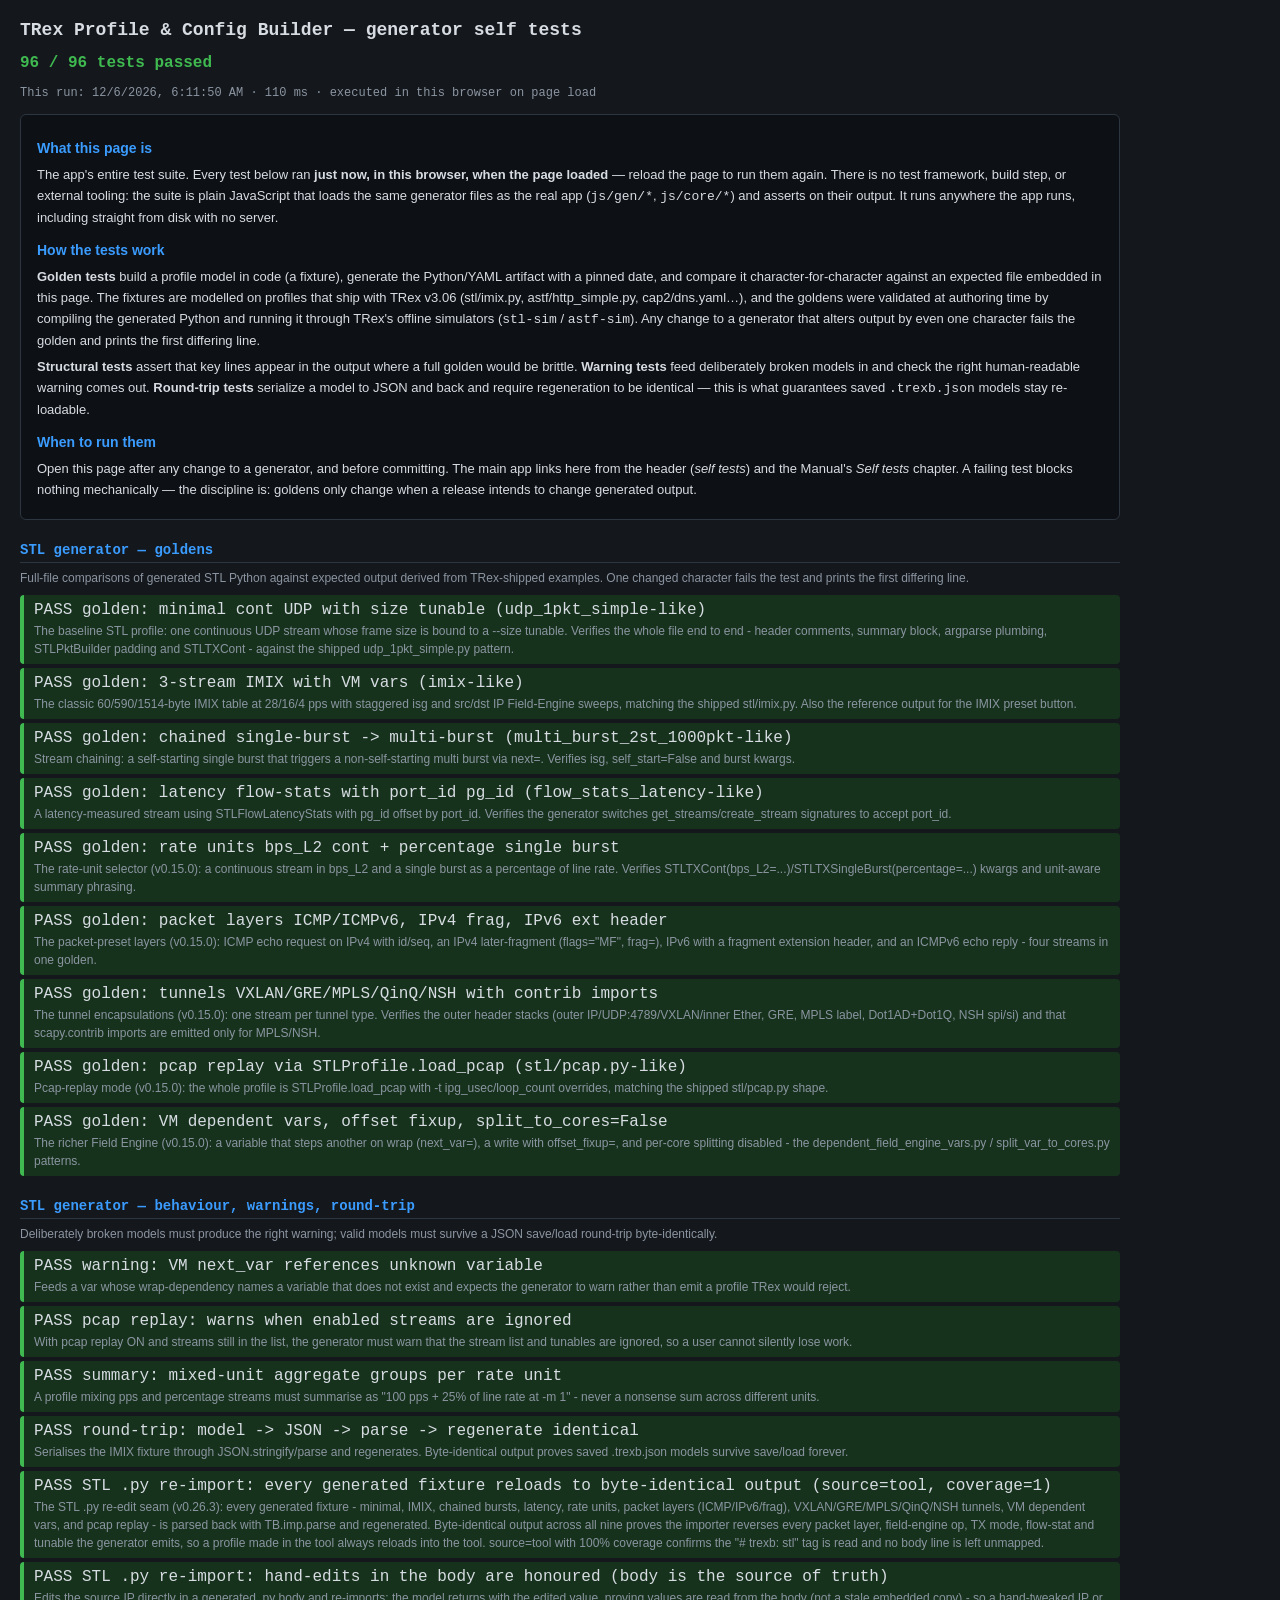
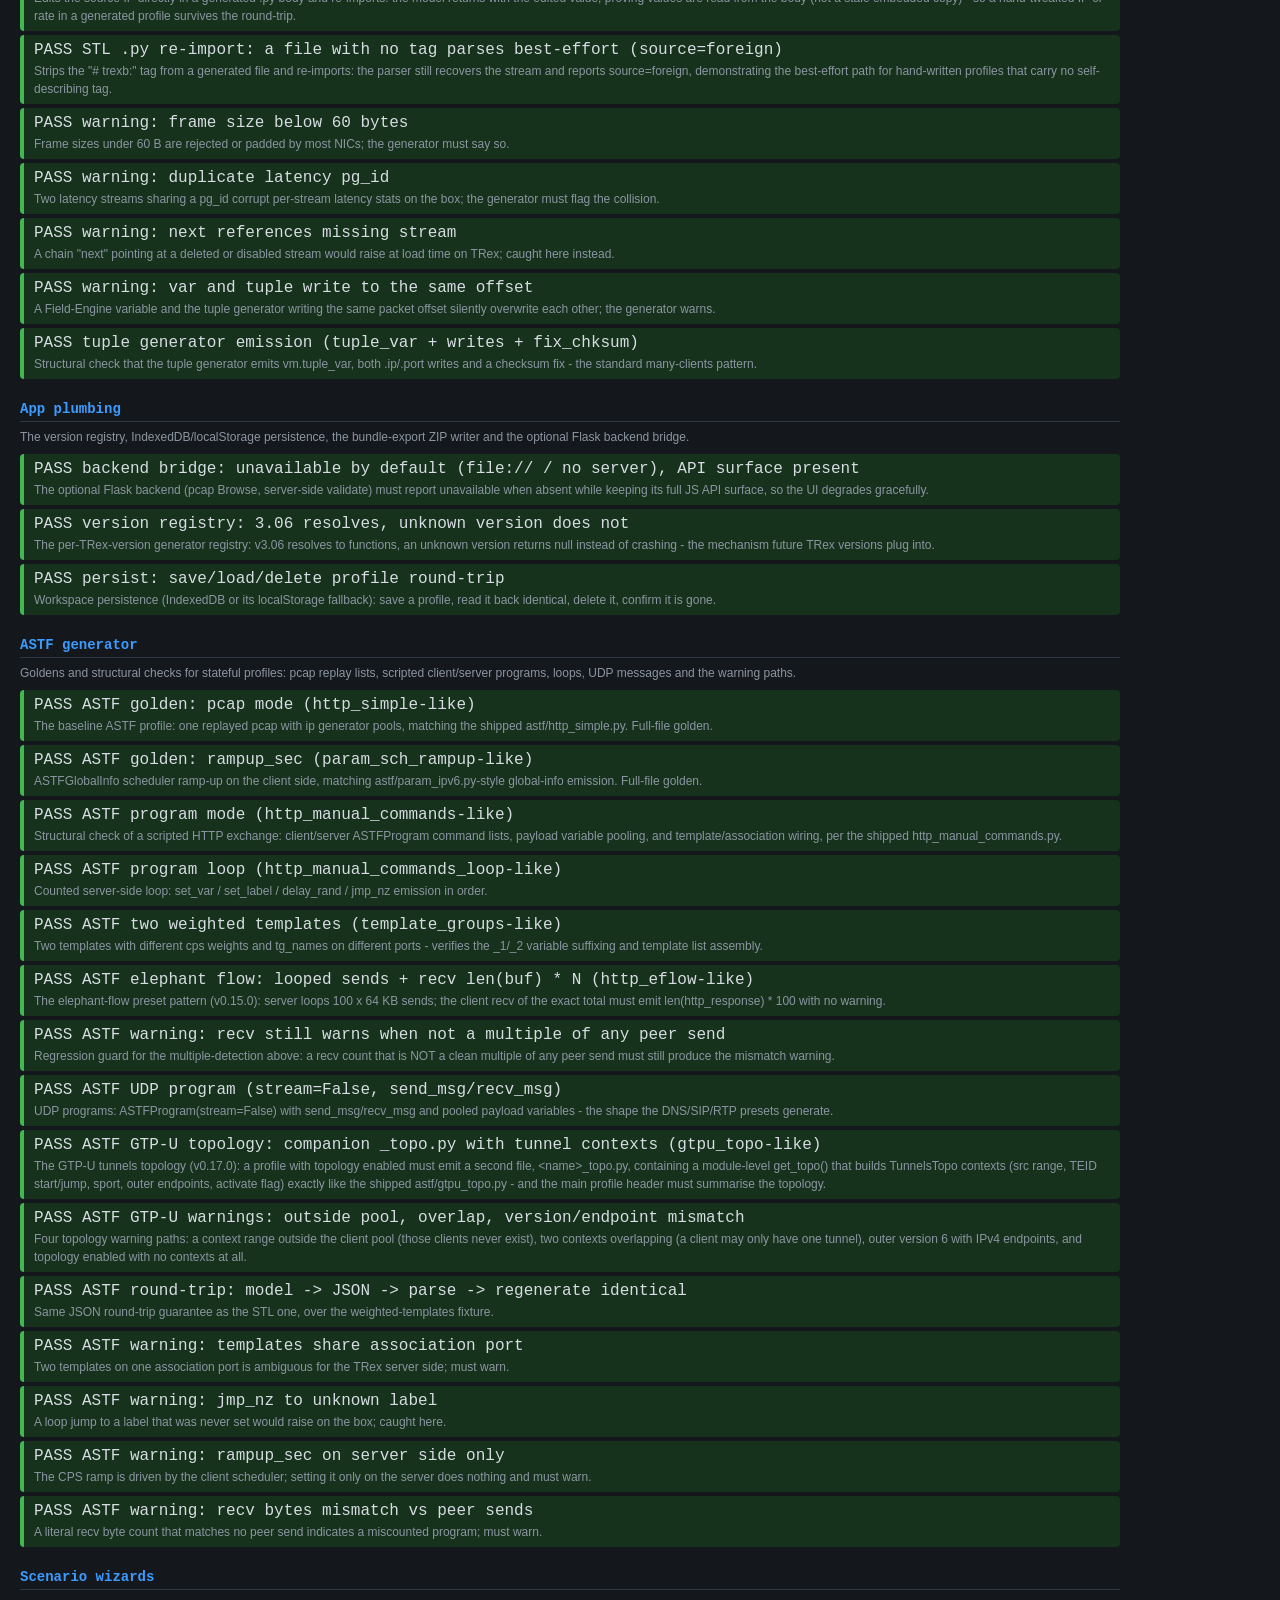
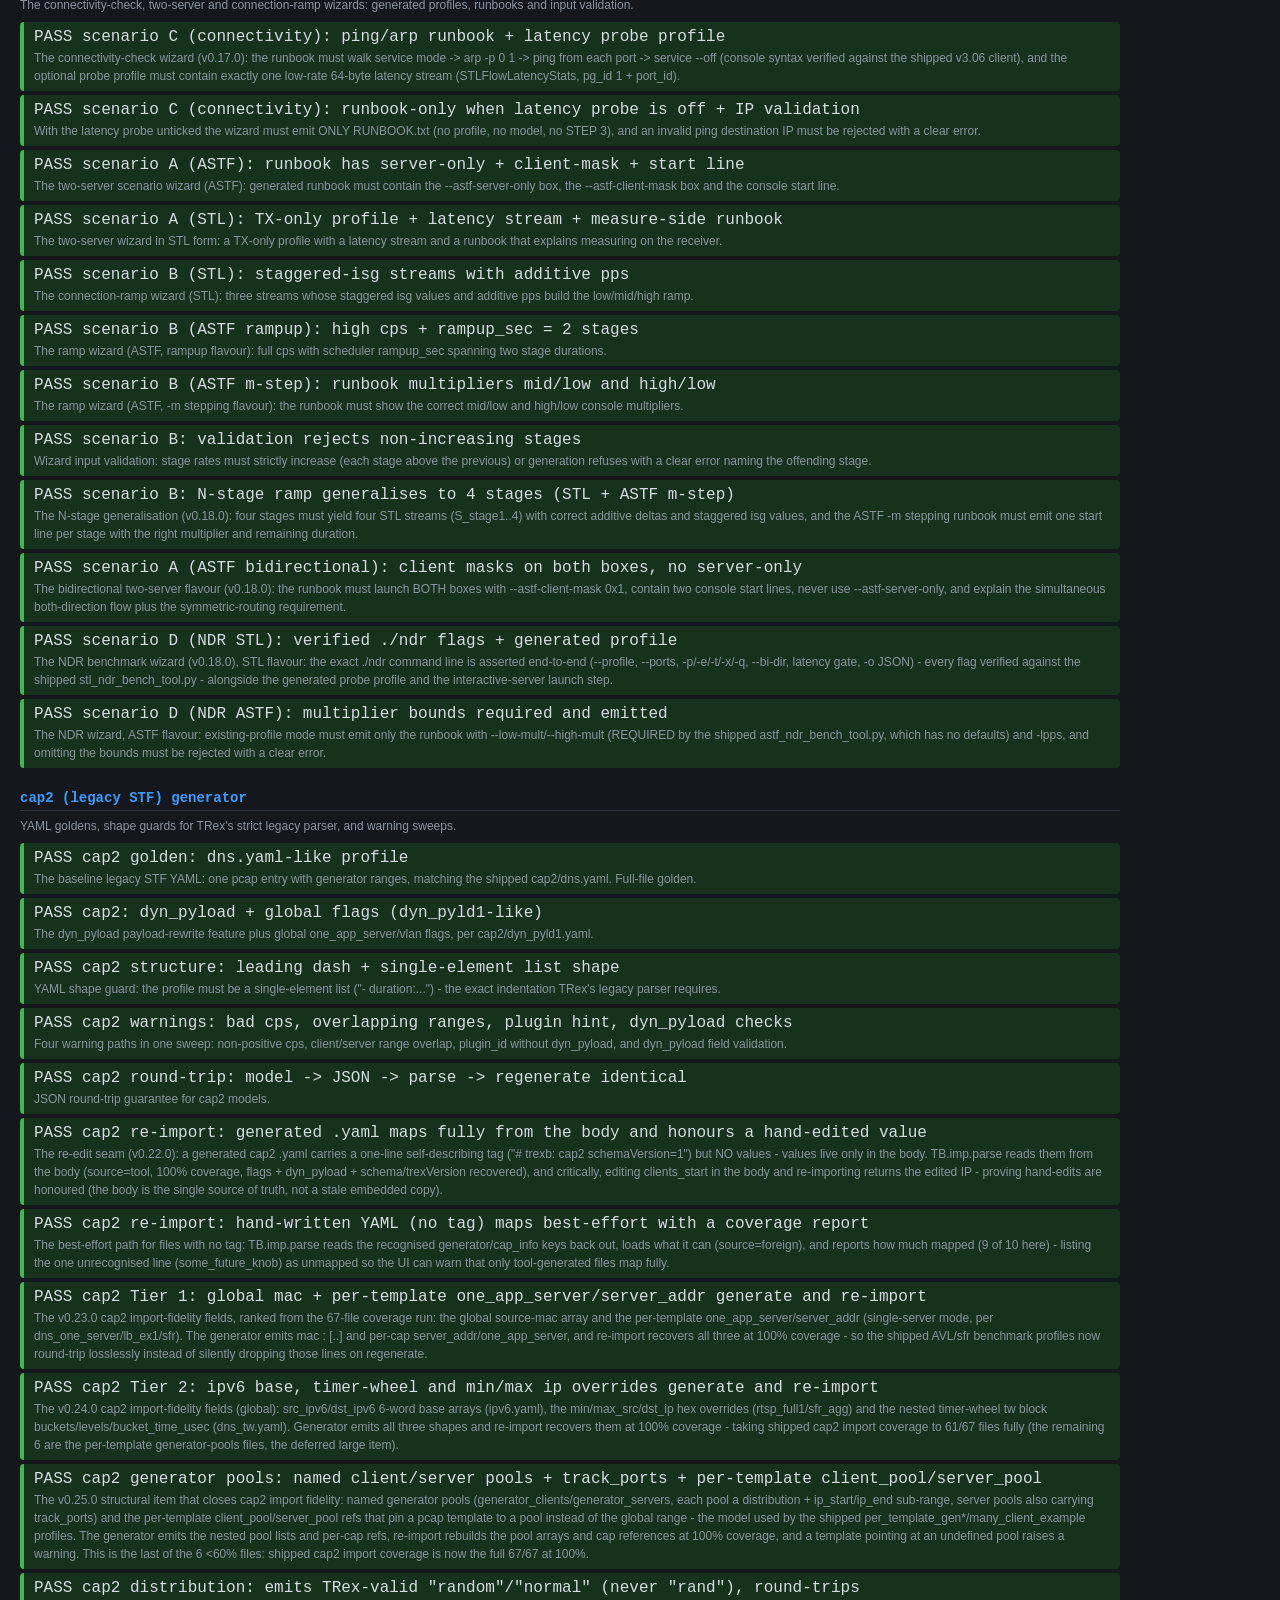
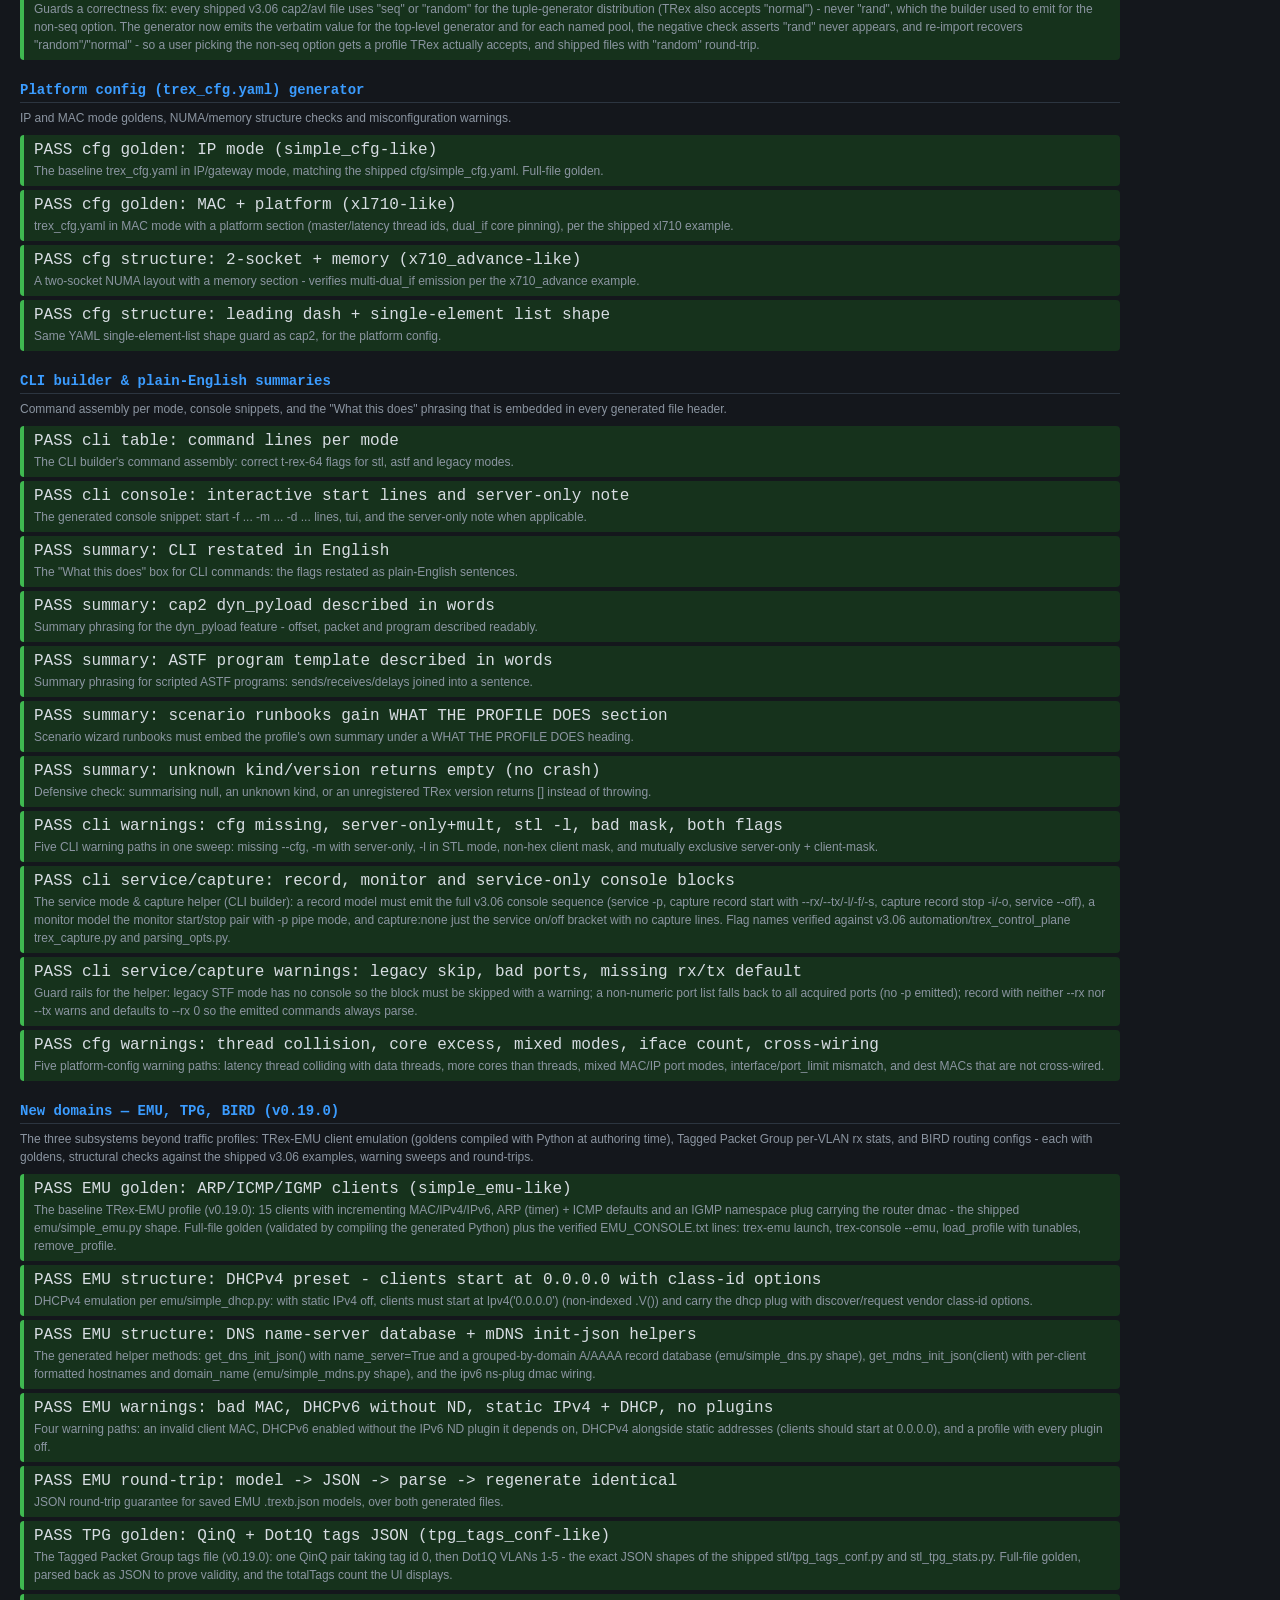
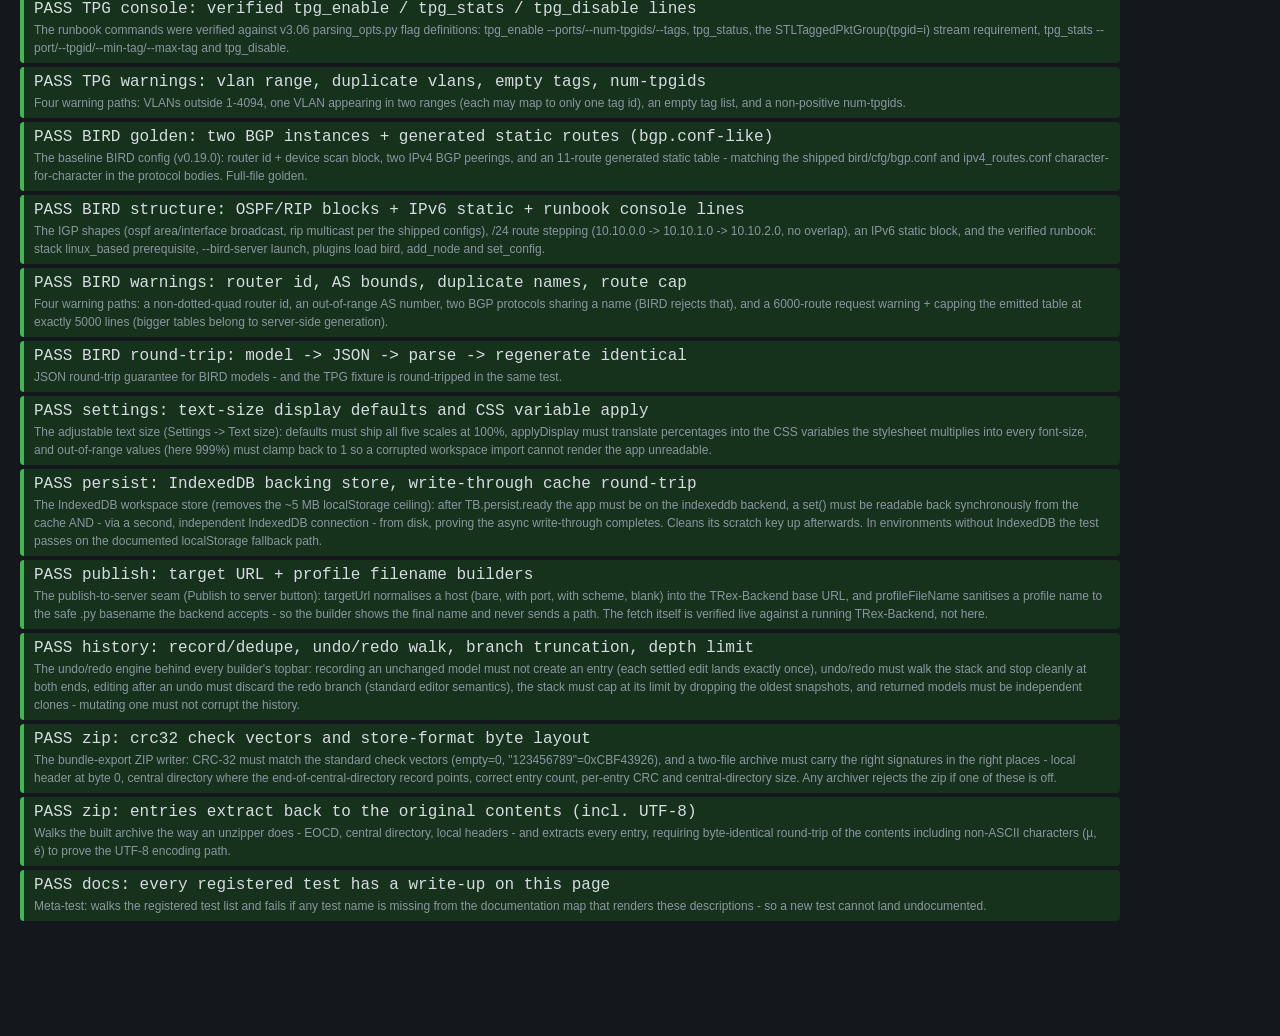
==== tests.html @ 98ed3b78 "v0.26.3: STL .py re-import (sub-batch 3a) — generated profiles round-trip into the builder - stl gen" ====
<!DOCTYPE html>
<html lang="en">
<head>
<meta charset="utf-8">
<title>TRex Builder - self tests</title>
<style>
  body { font-family: Consolas, monospace; background: #14171c; color: #d7dce2; margin: 20px; max-width: 1100px; }
  h1 { font-size: 18px; }
  .test { padding: 6px 10px; margin: 4px 0; border-radius: 4px; }
  .pass { background: #16321c; border-left: 4px solid #3fb950; }
  .fail { background: #3a1a1c; border-left: 4px solid #f85149; }
  .summary { margin: 14px 0; font-size: 16px; font-weight: bold; }
  .run-meta { color: #8b95a1; font-size: 12px; margin-bottom: 14px; }
  pre.diff { background: #0d1015; padding: 10px; overflow-x: auto; font-size: 12px; }
  .exp { color: #3fb950; } .act { color: #f85149; }
  .test-doc { color: #8b95a1; font-size: 12px; margin-top: 3px; line-height: 1.5; font-family: 'Segoe UI', sans-serif; }
  .section-head { margin: 22px 0 6px; padding-bottom: 4px; border-bottom: 1px solid #2c3540; color: #3b9cff; font-size: 14px; font-weight: bold; }
  .section-blurb { color: #8b95a1; font-size: 12px; margin: 0 0 8px; font-family: 'Segoe UI', sans-serif; line-height: 1.5; }
  .intro { background: #0d1015; border: 1px solid #2c3540; border-radius: 6px; padding: 12px 16px; font-size: 13px; line-height: 1.6; font-family: 'Segoe UI', sans-serif; }
  .intro h2 { font-size: 14px; margin: 10px 0 4px; color: #3b9cff; }
  .intro p { margin: 6px 0; }
  .intro a { color: #3b9cff; }
</style>
</head>
<body>
<h1>TRex Profile &amp; Config Builder — generator self tests</h1>
<div id="summary" class="summary">running...</div>
<div id="run-meta" class="run-meta"></div>

<div class="intro">
  <h2>What this page is</h2>
  <p>The app's entire test suite. Every test below ran <strong>just now, in this browser, when the page loaded</strong> —
  reload the page to run them again. There is no test framework, build step, or external tooling: the suite is plain
  JavaScript that loads the same generator files as the real app (<code>js/gen/*</code>, <code>js/core/*</code>) and
  asserts on their output. It runs anywhere the app runs, including straight from disk with no server.</p>
  <h2>How the tests work</h2>
  <p><strong>Golden tests</strong> build a profile model in code (a fixture), generate the Python/YAML artifact with a
  pinned date, and compare it character-for-character against an expected file embedded in this page. The fixtures are
  modelled on profiles that ship with TRex v3.06 (stl/imix.py, astf/http_simple.py, cap2/dns.yaml…), and the goldens
  were validated at authoring time by compiling the generated Python and running it through TRex's offline simulators
  (<code>stl-sim</code> / <code>astf-sim</code>). Any change to a generator that alters output by even one character
  fails the golden and prints the first differing line.</p>
  <p><strong>Structural tests</strong> assert that key lines appear in the output where a full golden would be brittle.
  <strong>Warning tests</strong> feed deliberately broken models in and check the right human-readable warning comes
  out. <strong>Round-trip tests</strong> serialize a model to JSON and back and require regeneration to be identical —
  this is what guarantees saved <code>.trexb.json</code> models stay re-loadable.</p>
  <h2>When to run them</h2>
  <p>Open this page after any change to a generator, and before committing. The main app links here from the header
  (<em>self tests</em>) and the Manual's <em>Self tests</em> chapter. A failing test blocks nothing mechanically —
  the discipline is: goldens only change when a release intends to change generated output.</p>
</div>

<div id="results"></div>

<script src="js/core/util.js"></script>
<script src="js/core/zip.js"></script>
<script src="js/core/publish.js"></script>
<script src="js/core/history.js"></script>
<script src="js/core/store.js"></script>
<script src="js/core/persist.js"></script>
<script src="js/core/settings.js"></script>
<script src="js/core/backend.js"></script>
<script src="js/core/import.js"></script>
<script src="js/gen/registry.js"></script>
<script src="js/gen/py.js"></script>
<script src="js/gen/summarize.js"></script>
<script src="js/gen/stl.js"></script>
<script src="js/gen/astf.js"></script>
<script src="js/gen/scenarios.js"></script>
<script src="js/gen/cfg.js"></script>
<script src="js/gen/cli.js"></script>
<script src="js/gen/cap2.js"></script>
<script src="js/gen/emu.js"></script>
<script src="js/gen/tpg.js"></script>
<script src="js/gen/bird.js"></script>

<script>
'use strict';
/* ---------------- fixture helpers ---------------- */
function baseStream() {
  return {
    id: 's1', name: 'S0', enabled: true,
    packet: {
      l2: { srcMac: null, dstMac: null },
      vlan: { enabled: false, id: 100, prio: 0 },
      l3: { type: 'ipv4', src: '16.0.0.1', dst: '48.0.0.1', tos: null, ttl: null },
      l4: { type: 'udp', sport: 1025, dport: 12, tcpFlags: null },
      payload: { mode: 'pad', frameSize: 64, frameSizeTunable: null, fill: 'x', rawScapy: null }
    },
    mode: { type: 'cont', pps: 100, totalPkts: null, pktsPerBurst: null, ibgUsec: null, count: null },
    isgUsec: 0,
    chain: { selfStart: true, next: null, actionCount: null },
    vm: { cacheSize: null, vars: [], tuple: null },
    flowStats: { type: 'none', pgId: null, addPortId: false }
  };
}
function model(name, streams, tunables) {
  return { kind: 'stl', schemaVersion: 1, trexVersion: '3.06',
           meta: { name: name, description: '', modified: '' },
           tunables: tunables || [], streams: streams };
}
var NOW = { now: '2026-07-06' };
var gen = TB.gen.resolve('3.06', 'stl');

/* ---------------- fixtures ---------------- */
var fxMinimal = (function () {
  var s = baseStream();
  s.packet.payload.frameSizeTunable = 'size';
  return model('udp_simple', [s], [{ name: 'size', type: 'int', default: 64, help: 'frame size' }]);
})();

var fxImix = (function () {
  var rows = [{ size: 60, pps: 28, isg: 0 }, { size: 590, pps: 16, isg: 0.1 }, { size: 1514, pps: 4, isg: 0.2 }];
  var streams = rows.map(function (row, i) {
    var s = baseStream();
    s.id = 's' + (i + 1); s.name = 'S' + i;
    s.packet.payload.frameSize = row.size;
    s.mode.pps = row.pps;
    s.isgUsec = row.isg;
    s.vm.vars = [
      { name: 'ip_src', sizeBytes: 4, op: 'inc', min: '16.0.0.1', max: '16.0.0.254', step: 1, writeTo: 'IP.src', fixChecksum: true },
      { name: 'ip_dst', sizeBytes: 4, op: 'inc', min: '48.0.0.1', max: '48.0.0.254', step: 1, writeTo: 'IP.dst', fixChecksum: true }
    ];
    return s;
  });
  return model('imix_like', streams);
})();

var fxChained = (function () {
  var s0 = baseStream();
  s0.isgUsec = 10;
  s0.mode = { type: 'single_burst', pps: 10, totalPkts: 1000, pktsPerBurst: null, ibgUsec: null, count: null };
  s0.chain = { selfStart: true, next: 'S1', actionCount: null };
  var s1 = baseStream();
  s1.id = 's2'; s1.name = 'S1';
  s1.packet.l4.dport = 13;
  s1.mode = { type: 'multi_burst', pps: 1000, totalPkts: null, pktsPerBurst: 4, ibgUsec: 1000000, count: 5 };
  s1.chain = { selfStart: false, next: null, actionCount: null };
  return model('burst_chain', [s0, s1]);
})();

var fxLatency = (function () {
  var s = baseStream();
  s.mode.pps = 1000;
  s.flowStats = { type: 'latency', pgId: 5, addPortId: true };
  return model('latency_stream', [s]);
})();

var fxPacketLayers = (function () {
  var s0 = baseStream();                       /* ICMP echo request on IPv4 */
  s0.packet.l4 = { type: 'icmp', sport: 1025, dport: 12, tcpFlags: null, icmpKind: 'echo-request', icmpId: 7, icmpSeq: 1 };
  var s1 = baseStream();                       /* IPv4 later-fragment UDP */
  s1.id = 's2'; s1.name = 'S1';
  s1.packet.l3.fragOffset = 185;
  s1.packet.l3.moreFrags = true;
  var s2 = baseStream();                       /* IPv6 + fragment ext header UDP */
  s2.id = 's3'; s2.name = 'S2';
  s2.packet.l3 = { type: 'ipv6', src: '2001:db8::1', dst: '2001:db8::2', tos: null, ttl: null, ext: 'frag' };
  s2.packet.payload.frameSize = 100;
  var s3 = baseStream();                       /* ICMPv6 echo reply */
  s3.id = 's4'; s3.name = 'S3';
  s3.packet.l3 = { type: 'ipv6', src: '2001:db8::1', dst: '2001:db8::2', tos: null, ttl: null };
  s3.packet.l4 = { type: 'icmp', sport: 1025, dport: 12, tcpFlags: null, icmpKind: 'echo-reply', icmpId: null, icmpSeq: null };
  return model('packet_layers', [s0, s1, s2, s3]);
})();

var fxTunnels = (function () {
  function tunnel(over) {
    var t = { type: 'none', outerSrc: '10.0.0.1', outerDst: '10.0.0.2', vni: 5000,
              label: 100, mplsTtl: null, outerVlanId: 100, spi: 42, si: 1 };
    for (var k in over) { t[k] = over[k]; }
    return t;
  }
  var s0 = baseStream();
  s0.packet.tunnel = tunnel({ type: 'vxlan' });
  s0.packet.payload.frameSize = 150;
  var s1 = baseStream();
  s1.id = 's2'; s1.name = 'S1';
  s1.packet.tunnel = tunnel({ type: 'gre' });
  s1.packet.payload.frameSize = 100;
  var s2 = baseStream();
  s2.id = 's3'; s2.name = 'S2';
  s2.packet.tunnel = tunnel({ type: 'mpls' });
  var s3 = baseStream();
  s3.id = 's4'; s3.name = 'S3';
  s3.packet.tunnel = tunnel({ type: 'qinq' });
  s3.packet.vlan = { enabled: true, id: 200, prio: 0 };
  var s4 = baseStream();
  s4.id = 's5'; s4.name = 'S4';
  s4.packet.tunnel = tunnel({ type: 'nsh' });
  return model('tunnels', [s0, s1, s2, s3, s4]);
})();

var fxVmDeps = (function () {
  var s = baseStream();
  s.vm.vars = [
    { name: 'ip_src', sizeBytes: 4, op: 'inc', min: '16.0.0.1', max: '16.0.0.254', step: 1,
      nextVar: 'ip_dst', splitToCores: false, writeTo: 'IP.src', offsetFixup: 2, fixChecksum: true },
    { name: 'ip_dst', sizeBytes: 4, op: 'inc', min: '48.0.0.1', max: '48.0.0.254', step: 1,
      writeTo: 'IP.dst', fixChecksum: true }
  ];
  return model('vm_deps', [s]);
})();

var fxPcapReplay = (function () {
  var m = model('pcap_replay', []);
  m.pcapReplay = { enabled: true, file: 'cap2/dns.pcap', ipgUsec: 10, loopCount: 5, speedup: 1 };
  return m;
})();

var fxRateUnits = (function () {
  var s0 = baseStream();
  s0.mode = { type: 'cont', rateUnit: 'bps_L2', pps: 1000000, totalPkts: null, pktsPerBurst: null, ibgUsec: null, count: null };
  var s1 = baseStream();
  s1.id = 's2'; s1.name = 'S1';
  s1.packet.payload.frameSize = 1514;
  s1.mode = { type: 'single_burst', rateUnit: 'percentage', pps: 25, totalPkts: 500, pktsPerBurst: null, ibgUsec: null, count: null };
  return model('rate_units', [s0, s1]);
})();

/* ---------------- goldens (verified via Node + python compile) ---------------- */
function summaryBlock(sentences) {
  if (!sentences || !sentences.length) { return ''; }
  return '# Summary:\n' + sentences.map(function (l) { return '#   ' + l + '\n'; }).join('');
}

var HDR = function (name, summary) {
  return '# -----------------------------------------------------------------------------\n' +
    '# TRex Profile & Config Builder - STL profile\n' +
    '# Generated: 2026-07-06\n' +
    '# Target: TRex v3.06\n' +
    '# Validate on the TRex box: ./stl-sim -f ' + name + '.py -o /tmp/out.pcap -l 50\n' +
    '# Re-edit: load ' + name + '.trexb.json in TRex Profile & Config Builder\n' +
    summaryBlock(summary) +
    '# -----------------------------------------------------------------------------\n';
};

var sumMinimal = [
  'S0: transmits continuously at 100 pps - UDP frames sized by --size 16.0.0.1 -> 48.0.0.1.',
  'Aggregate self-starting continuous rate: 100 pps at -m 1.',
  'Tunables: --size.'
];
var sumImix = [
  'S0: transmits continuously at 28 pps - 60-byte UDP frames 16.0.0.1 -> 48.0.0.1; sweeps IP.src over 16.0.0.1-16.0.0.254; sweeps IP.dst over 48.0.0.1-48.0.0.254.',
  'S1: transmits continuously at 16 pps - 590-byte UDP frames 16.0.0.1 -> 48.0.0.1; sweeps IP.src over 16.0.0.1-16.0.0.254; sweeps IP.dst over 48.0.0.1-48.0.0.254; starts 0.1 usec in.',
  'S2: transmits continuously at 4 pps - 1514-byte UDP frames 16.0.0.1 -> 48.0.0.1; sweeps IP.src over 16.0.0.1-16.0.0.254; sweeps IP.dst over 48.0.0.1-48.0.0.254; starts 0.2 usec in.',
  'Aggregate self-starting continuous rate: 48 pps at -m 1.'
];
var sumChained = [
  'S0: sends a single burst of 1000 packets at 10 pps - 64-byte UDP frames 16.0.0.1 -> 48.0.0.1; starts 10 usec in; then triggers S1.',
  'S1: sends 5 bursts of 4 packets at 1000 pps (gap 1000000 usec) - 64-byte UDP frames 16.0.0.1 -> 48.0.0.1; waits to be triggered.'
];
var sumLatency = [
  'S0: transmits continuously at 1000 pps - 64-byte UDP frames 16.0.0.1 -> 48.0.0.1; latency measured on pg_id 5 + port_id.',
  'Aggregate self-starting continuous rate: 1000 pps at -m 1.',
  'Latency streams keep their fixed pps and ignore the -m multiplier.'
];

var goldenMinimal = HDR('udp_simple', sumMinimal) +
'from trex_stl_lib.api import *\n' +
'import argparse\n' +
'\n\n' +
'class STLGenProfile(object):\n' +
'\n' +
'    def create_stream_1(self, args):\n' +
'        base_pkt = Ether()/IP(src="16.0.0.1",dst="48.0.0.1")/UDP(dport=12,sport=1025)\n' +
"        pad = max(0, args.size - len(base_pkt)) * 'x'\n" +
'        return STLStream(\n' +
"            name='S0',\n" +
'            packet=STLPktBuilder(pkt=base_pkt/pad),\n' +
'            mode=STLTXCont(pps=100))\n' +
'\n' +
'    def get_streams(self, tunables, **kwargs):\n' +
"        parser = argparse.ArgumentParser(description='trexb generated profile',\n" +
'                                         formatter_class=argparse.ArgumentDefaultsHelpFormatter)\n' +
"        parser.add_argument('--size', type=int, default=64, help='frame size')\n" +
'        args = parser.parse_args(tunables)\n' +
'        return [self.create_stream_1(args)]\n' +
'\n\n' +
'def register():\n' +
'    return STLGenProfile()\n' +
'\n# trexb: stl schemaVersion=1 - edit values above; re-import reads them from the file body\n';

function imixStream(n, name, size, pps, isg) {
  return '\n    def create_stream_' + n + '(self, args):\n' +
'        base_pkt = Ether()/IP(src="16.0.0.1",dst="48.0.0.1")/UDP(dport=12,sport=1025)\n' +
"        pad = max(0, " + size + " - len(base_pkt)) * 'x'\n" +
'        vm = STLVM()\n' +
'        vm.var(name="ip_src", min_value="16.0.0.1", max_value="16.0.0.254", size=4, op="inc")\n' +
'        vm.var(name="ip_dst", min_value="48.0.0.1", max_value="48.0.0.254", size=4, op="inc")\n' +
'        vm.write(fv_name="ip_src", pkt_offset="IP.src")\n' +
'        vm.write(fv_name="ip_dst", pkt_offset="IP.dst")\n' +
'        vm.fix_chksum()\n' +
'        return STLStream(\n' +
"            name='" + name + "',\n" +
'            packet=STLPktBuilder(pkt=base_pkt/pad, vm=vm),\n' +
'            mode=STLTXCont(pps=' + pps + ')' + (isg ? ',\n            isg=' + isg + ')' : ')') + '\n';
}

var goldenImix = HDR('imix_like', sumImix) +
'from trex_stl_lib.api import *\n' +
'import argparse\n' +
'\n\n' +
'class STLGenProfile(object):\n' +
imixStream(1, 'S0', 60, 28, 0) +
imixStream(2, 'S1', 590, 16, 0.1) +
imixStream(3, 'S2', 1514, 4, 0.2) +
'\n' +
'    def get_streams(self, tunables, **kwargs):\n' +
"        parser = argparse.ArgumentParser(description='trexb generated profile',\n" +
'                                         formatter_class=argparse.ArgumentDefaultsHelpFormatter)\n' +
'        args = parser.parse_args(tunables)\n' +
'        return [\n' +
'            self.create_stream_1(args),\n' +
'            self.create_stream_2(args),\n' +
'            self.create_stream_3(args),\n' +
'        ]\n' +
'\n\n' +
'def register():\n' +
'    return STLGenProfile()\n' +
'\n# trexb: stl schemaVersion=1 - edit values above; re-import reads them from the file body\n';

var goldenChained = HDR('burst_chain', sumChained) +
'from trex_stl_lib.api import *\n' +
'import argparse\n' +
'\n\n' +
'class STLGenProfile(object):\n' +
'\n' +
'    def create_stream_1(self, args):\n' +
'        base_pkt = Ether()/IP(src="16.0.0.1",dst="48.0.0.1")/UDP(dport=12,sport=1025)\n' +
"        pad = max(0, 64 - len(base_pkt)) * 'x'\n" +
'        return STLStream(\n' +
"            name='S0',\n" +
'            packet=STLPktBuilder(pkt=base_pkt/pad),\n' +
'            mode=STLTXSingleBurst(pps=10, total_pkts=1000),\n' +
'            isg=10,\n' +
"            next='S1')\n" +
'\n' +
'    def create_stream_2(self, args):\n' +
'        base_pkt = Ether()/IP(src="16.0.0.1",dst="48.0.0.1")/UDP(dport=13,sport=1025)\n' +
"        pad = max(0, 64 - len(base_pkt)) * 'x'\n" +
'        return STLStream(\n' +
"            name='S1',\n" +
'            packet=STLPktBuilder(pkt=base_pkt/pad),\n' +
'            mode=STLTXMultiBurst(pps=1000, pkts_per_burst=4, ibg=1000000, count=5),\n' +
'            self_start=False)\n' +
'\n' +
'    def get_streams(self, tunables, **kwargs):\n' +
"        parser = argparse.ArgumentParser(description='trexb generated profile',\n" +
'                                         formatter_class=argparse.ArgumentDefaultsHelpFormatter)\n' +
'        args = parser.parse_args(tunables)\n' +
'        return [\n' +
'            self.create_stream_1(args),\n' +
'            self.create_stream_2(args),\n' +
'        ]\n' +
'\n\n' +
'def register():\n' +
'    return STLGenProfile()\n' +
'\n# trexb: stl schemaVersion=1 - edit values above; re-import reads them from the file body\n';

var sumPacketLayers = [
  'S0: transmits continuously at 100 pps - 64-byte ICMP echo-request frames 16.0.0.1 -> 48.0.0.1.',
  'S1: transmits continuously at 100 pps - 64-byte UDP frames 16.0.0.1 -> 48.0.0.1 (IPv4 fragment).',
  'S2: transmits continuously at 100 pps - 100-byte UDP frames 2001:db8::1 -> 2001:db8::2 (fragment ext header).',
  'S3: transmits continuously at 100 pps - 64-byte ICMP echo-reply frames 2001:db8::1 -> 2001:db8::2.',
  'Aggregate self-starting continuous rate: 400 pps at -m 1.'
];

var goldenPacketLayers = HDR('packet_layers', sumPacketLayers) +
'from trex_stl_lib.api import *\n' +
'import argparse\n' +
'\n\n' +
'class STLGenProfile(object):\n' +
'\n' +
'    def create_stream_1(self, args):\n' +
'        base_pkt = Ether()/IP(src="16.0.0.1",dst="48.0.0.1")/ICMP(type=8,id=7,seq=1)\n' +
"        pad = max(0, 64 - len(base_pkt)) * 'x'\n" +
'        return STLStream(\n' +
"            name='S0',\n" +
'            packet=STLPktBuilder(pkt=base_pkt/pad),\n' +
'            mode=STLTXCont(pps=100))\n' +
'\n' +
'    def create_stream_2(self, args):\n' +
'        base_pkt = Ether()/IP(src="16.0.0.1",dst="48.0.0.1",flags="MF",frag=185)/UDP(dport=12,sport=1025)\n' +
"        pad = max(0, 64 - len(base_pkt)) * 'x'\n" +
'        return STLStream(\n' +
"            name='S1',\n" +
'            packet=STLPktBuilder(pkt=base_pkt/pad),\n' +
'            mode=STLTXCont(pps=100))\n' +
'\n' +
'    def create_stream_3(self, args):\n' +
'        base_pkt = Ether()/IPv6(src="2001:db8::1",dst="2001:db8::2")/IPv6ExtHdrFragment()/UDP(dport=12,sport=1025)\n' +
"        pad = max(0, 100 - len(base_pkt)) * 'x'\n" +
'        return STLStream(\n' +
"            name='S2',\n" +
'            packet=STLPktBuilder(pkt=base_pkt/pad),\n' +
'            mode=STLTXCont(pps=100))\n' +
'\n' +
'    def create_stream_4(self, args):\n' +
'        base_pkt = Ether()/IPv6(src="2001:db8::1",dst="2001:db8::2")/ICMPv6EchoReply()\n' +
"        pad = max(0, 64 - len(base_pkt)) * 'x'\n" +
'        return STLStream(\n' +
"            name='S3',\n" +
'            packet=STLPktBuilder(pkt=base_pkt/pad),\n' +
'            mode=STLTXCont(pps=100))\n' +
'\n' +
'    def get_streams(self, tunables, **kwargs):\n' +
"        parser = argparse.ArgumentParser(description='trexb generated profile',\n" +
'                                         formatter_class=argparse.ArgumentDefaultsHelpFormatter)\n' +
'        args = parser.parse_args(tunables)\n' +
'        return [\n' +
'            self.create_stream_1(args),\n' +
'            self.create_stream_2(args),\n' +
'            self.create_stream_3(args),\n' +
'            self.create_stream_4(args),\n' +
'        ]\n' +
'\n\n' +
'def register():\n' +
'    return STLGenProfile()\n' +
'\n# trexb: stl schemaVersion=1 - edit values above; re-import reads them from the file body\n';

var sumTunnels = [
  'S0: transmits continuously at 100 pps - 150-byte UDP frames 16.0.0.1 -> 48.0.0.1, VXLAN vni 5000 via 10.0.0.1 -> 10.0.0.2.',
  'S1: transmits continuously at 100 pps - 100-byte UDP frames 16.0.0.1 -> 48.0.0.1, GRE tunnel 10.0.0.1 -> 10.0.0.2.',
  'S2: transmits continuously at 100 pps - 64-byte UDP frames 16.0.0.1 -> 48.0.0.1, MPLS label 100.',
  'S3: transmits continuously at 100 pps - 64-byte UDP frames 16.0.0.1 -> 48.0.0.1 on VLAN 200, QinQ outer VLAN 100.',
  'S4: transmits continuously at 100 pps - 64-byte UDP frames 16.0.0.1 -> 48.0.0.1, NSH spi 42 si 1.',
  'Aggregate self-starting continuous rate: 500 pps at -m 1.'
];

function tunnelStream(n, name, pktExpr, size) {
  return '\n    def create_stream_' + n + '(self, args):\n' +
'        base_pkt = ' + pktExpr + '\n' +
"        pad = max(0, " + size + " - len(base_pkt)) * 'x'\n" +
'        return STLStream(\n' +
"            name='" + name + "',\n" +
'            packet=STLPktBuilder(pkt=base_pkt/pad),\n' +
'            mode=STLTXCont(pps=100))\n';
}

var goldenTunnels = HDR('tunnels', sumTunnels) +
'from trex_stl_lib.api import *\n' +
'from scapy.contrib.mpls import MPLS\n' +
'from scapy.contrib.nsh import NSH\n' +
'import argparse\n' +
'\n\n' +
'class STLGenProfile(object):\n' +
tunnelStream(1, 'S0', 'Ether()/IP(src="10.0.0.1",dst="10.0.0.2")/UDP(sport=1025,dport=4789)/VXLAN(vni=5000)/Ether()/IP(src="16.0.0.1",dst="48.0.0.1")/UDP(dport=12,sport=1025)', 150) +
tunnelStream(2, 'S1', 'Ether()/IP(src="10.0.0.1",dst="10.0.0.2")/GRE()/IP(src="16.0.0.1",dst="48.0.0.1")/UDP(dport=12,sport=1025)', 100) +
tunnelStream(3, 'S2', 'Ether()/MPLS(label=100)/IP(src="16.0.0.1",dst="48.0.0.1")/UDP(dport=12,sport=1025)', 64) +
tunnelStream(4, 'S3', 'Ether()/Dot1AD(vlan=100)/Dot1Q(vlan=200)/IP(src="16.0.0.1",dst="48.0.0.1")/UDP(dport=12,sport=1025)', 64) +
tunnelStream(5, 'S4', 'Ether()/NSH(spi=42,si=1)/IP(src="16.0.0.1",dst="48.0.0.1")/UDP(dport=12,sport=1025)', 64) +
'\n' +
'    def get_streams(self, tunables, **kwargs):\n' +
"        parser = argparse.ArgumentParser(description='trexb generated profile',\n" +
'                                         formatter_class=argparse.ArgumentDefaultsHelpFormatter)\n' +
'        args = parser.parse_args(tunables)\n' +
'        return [\n' +
'            self.create_stream_1(args),\n' +
'            self.create_stream_2(args),\n' +
'            self.create_stream_3(args),\n' +
'            self.create_stream_4(args),\n' +
'            self.create_stream_5(args),\n' +
'        ]\n' +
'\n\n' +
'def register():\n' +
'    return STLGenProfile()\n' +
'\n# trexb: stl schemaVersion=1 - edit values above; re-import reads them from the file body\n';

var sumVmDeps = [
  'S0: transmits continuously at 100 pps - 64-byte UDP frames 16.0.0.1 -> 48.0.0.1; sweeps IP.src over 16.0.0.1-16.0.0.254 (steps ip_dst on wrap) (not split per core); sweeps IP.dst over 48.0.0.1-48.0.0.254.',
  'Aggregate self-starting continuous rate: 100 pps at -m 1.'
];

var goldenVmDeps = HDR('vm_deps', sumVmDeps) +
'from trex_stl_lib.api import *\n' +
'import argparse\n' +
'\n\n' +
'class STLGenProfile(object):\n' +
'\n' +
'    def create_stream_1(self, args):\n' +
'        base_pkt = Ether()/IP(src="16.0.0.1",dst="48.0.0.1")/UDP(dport=12,sport=1025)\n' +
"        pad = max(0, 64 - len(base_pkt)) * 'x'\n" +
'        vm = STLVM()\n' +
'        vm.var(name="ip_src", min_value="16.0.0.1", max_value="16.0.0.254", size=4, op="inc", next_var="ip_dst", split_to_cores=False)\n' +
'        vm.var(name="ip_dst", min_value="48.0.0.1", max_value="48.0.0.254", size=4, op="inc")\n' +
'        vm.write(fv_name="ip_src", pkt_offset="IP.src", offset_fixup=2)\n' +
'        vm.write(fv_name="ip_dst", pkt_offset="IP.dst")\n' +
'        vm.fix_chksum()\n' +
'        return STLStream(\n' +
"            name='S0',\n" +
'            packet=STLPktBuilder(pkt=base_pkt/pad, vm=vm),\n' +
'            mode=STLTXCont(pps=100))\n' +
'\n' +
'    def get_streams(self, tunables, **kwargs):\n' +
"        parser = argparse.ArgumentParser(description='trexb generated profile',\n" +
'                                         formatter_class=argparse.ArgumentDefaultsHelpFormatter)\n' +
'        args = parser.parse_args(tunables)\n' +
'        return [self.create_stream_1(args)]\n' +
'\n\n' +
'def register():\n' +
'    return STLGenProfile()\n' +
'\n# trexb: stl schemaVersion=1 - edit values above; re-import reads them from the file body\n';

var sumPcapReplay = [
  'Replays cap2/dns.pcap as stateless streams at 10 usec between packets, looped 5 times.',
  'Override at load time with -t ipg_usec=...,loop_count=...'
];

var goldenPcapReplay = HDR('pcap_replay', sumPcapReplay) +
'from trex_stl_lib.api import *\n' +
'import argparse\n' +
'\n\n' +
'class STLGenProfile(object):\n' +
'\n' +
'    def get_streams(self, tunables, **kwargs):\n' +
"        parser = argparse.ArgumentParser(description='trexb generated profile',\n" +
'                                         formatter_class=argparse.ArgumentDefaultsHelpFormatter)\n' +
"        parser.add_argument('--ipg_usec', type=float, default=10, help='usec between replayed packets (None = pcap timing)')\n" +
"        parser.add_argument('--loop_count', type=int, default=5, help='times to replay the pcap (0 = forever)')\n" +
'        args = parser.parse_args(tunables)\n' +
"        return STLProfile.load_pcap('cap2/dns.pcap', ipg_usec=args.ipg_usec, loop_count=args.loop_count).get_streams()\n" +
'\n\n' +
'def register():\n' +
'    return STLGenProfile()\n' +
'\n# trexb: stl schemaVersion=1 - edit values above; re-import reads them from the file body\n';

var sumRateUnits = [
  'S0: transmits continuously at 1000000 bps (L2) - 64-byte UDP frames 16.0.0.1 -> 48.0.0.1.',
  'S1: sends a single burst of 500 packets at 25% of line rate - 1514-byte UDP frames 16.0.0.1 -> 48.0.0.1.',
  'Aggregate self-starting continuous rate: 1000000 bps (L2) at -m 1.'
];

var goldenRateUnits = HDR('rate_units', sumRateUnits) +
'from trex_stl_lib.api import *\n' +
'import argparse\n' +
'\n\n' +
'class STLGenProfile(object):\n' +
'\n' +
'    def create_stream_1(self, args):\n' +
'        base_pkt = Ether()/IP(src="16.0.0.1",dst="48.0.0.1")/UDP(dport=12,sport=1025)\n' +
"        pad = max(0, 64 - len(base_pkt)) * 'x'\n" +
'        return STLStream(\n' +
"            name='S0',\n" +
'            packet=STLPktBuilder(pkt=base_pkt/pad),\n' +
'            mode=STLTXCont(bps_L2=1000000))\n' +
'\n' +
'    def create_stream_2(self, args):\n' +
'        base_pkt = Ether()/IP(src="16.0.0.1",dst="48.0.0.1")/UDP(dport=12,sport=1025)\n' +
"        pad = max(0, 1514 - len(base_pkt)) * 'x'\n" +
'        return STLStream(\n' +
"            name='S1',\n" +
'            packet=STLPktBuilder(pkt=base_pkt/pad),\n' +
'            mode=STLTXSingleBurst(percentage=25, total_pkts=500))\n' +
'\n' +
'    def get_streams(self, tunables, **kwargs):\n' +
"        parser = argparse.ArgumentParser(description='trexb generated profile',\n" +
'                                         formatter_class=argparse.ArgumentDefaultsHelpFormatter)\n' +
'        args = parser.parse_args(tunables)\n' +
'        return [\n' +
'            self.create_stream_1(args),\n' +
'            self.create_stream_2(args),\n' +
'        ]\n' +
'\n\n' +
'def register():\n' +
'    return STLGenProfile()\n' +
'\n# trexb: stl schemaVersion=1 - edit values above; re-import reads them from the file body\n';

var goldenLatency = HDR('latency_stream', sumLatency) +
'from trex_stl_lib.api import *\n' +
'import argparse\n' +
'\n\n' +
'class STLGenProfile(object):\n' +
'\n' +
'    def create_stream_1(self, args, port_id):\n' +
'        base_pkt = Ether()/IP(src="16.0.0.1",dst="48.0.0.1")/UDP(dport=12,sport=1025)\n' +
"        pad = max(0, 64 - len(base_pkt)) * 'x'\n" +
'        return STLStream(\n' +
"            name='S0',\n" +
'            packet=STLPktBuilder(pkt=base_pkt/pad),\n' +
'            mode=STLTXCont(pps=1000),\n' +
'            flow_stats=STLFlowLatencyStats(pg_id=5 + port_id))\n' +
'\n' +
'    def get_streams(self, port_id, tunables, **kwargs):\n' +
"        parser = argparse.ArgumentParser(description='trexb generated profile',\n" +
'                                         formatter_class=argparse.ArgumentDefaultsHelpFormatter)\n' +
'        args = parser.parse_args(tunables)\n' +
'        return [self.create_stream_1(args, port_id)]\n' +
'\n\n' +
'def register():\n' +
'    return STLGenProfile()\n' +
'\n# trexb: stl schemaVersion=1 - edit values above; re-import reads them from the file body\n';

/* ---------------- test runner ---------------- */
var tests = [];
function test(name, fn) { tests.push({ name: name, fn: fn }); }

function goldenTest(name, fixture, golden, expectFile) {
  test(name, function () {
    var r = gen(fixture, NOW);
    if (r.warnings.length) { return { pass: false, detail: 'unexpected warnings: ' + r.warnings.join(' | ') }; }
    if (r.files[0].name !== expectFile) { return { pass: false, detail: 'file name ' + r.files[0].name + ' != ' + expectFile }; }
    if (r.files[0].content === golden) { return { pass: true }; }
    return { pass: false, detail: firstDiff(golden, r.files[0].content) };
  });
}

function firstDiff(exp, act) {
  var e = exp.split('\n'), a = act.split('\n');
  for (var i = 0; i < Math.max(e.length, a.length); i++) {
    if (e[i] !== a[i]) {
      return 'first difference at line ' + (i + 1) + ':\n' +
        '<span class="exp">expected: ' + TB.util.escapeHtml(JSON.stringify(e[i])) + '</span>\n' +
        '<span class="act">actual:   ' + TB.util.escapeHtml(JSON.stringify(a[i])) + '</span>';
    }
  }
  return 'contents differ only in length';
}

goldenTest('golden: minimal cont UDP with size tunable (udp_1pkt_simple-like)', fxMinimal, goldenMinimal, 'udp_simple.py');
goldenTest('golden: 3-stream IMIX with VM vars (imix-like)', fxImix, goldenImix, 'imix_like.py');
goldenTest('golden: chained single-burst -> multi-burst (multi_burst_2st_1000pkt-like)', fxChained, goldenChained, 'burst_chain.py');
goldenTest('golden: latency flow-stats with port_id pg_id (flow_stats_latency-like)', fxLatency, goldenLatency, 'latency_stream.py');
goldenTest('golden: rate units bps_L2 cont + percentage single burst', fxRateUnits, goldenRateUnits, 'rate_units.py');
goldenTest('golden: packet layers ICMP/ICMPv6, IPv4 frag, IPv6 ext header', fxPacketLayers, goldenPacketLayers, 'packet_layers.py');
goldenTest('golden: tunnels VXLAN/GRE/MPLS/QinQ/NSH with contrib imports', fxTunnels, goldenTunnels, 'tunnels.py');
goldenTest('golden: pcap replay via STLProfile.load_pcap (stl/pcap.py-like)', fxPcapReplay, goldenPcapReplay, 'pcap_replay.py');

goldenTest('golden: VM dependent vars, offset fixup, split_to_cores=False', fxVmDeps, goldenVmDeps, 'vm_deps.py');

test('warning: VM next_var references unknown variable', function () {
  var m = JSON.parse(JSON.stringify(fxVmDeps));
  m.streams[0].vm.vars[0].nextVar = 'no_such_var';
  var r = gen(m, NOW);
  var hit = r.warnings.some(function (w) { return w.indexOf('depends on unknown variable') !== -1; });
  return { pass: hit, detail: hit ? '' : 'warnings: ' + r.warnings.join(' | ') };
});

test('pcap replay: warns when enabled streams are ignored', function () {
  var m = JSON.parse(JSON.stringify(fxPcapReplay));
  m.streams = [baseStream()];
  var r = gen(m, NOW);
  var hit = r.warnings.some(function (w) { return w.indexOf('Pcap replay is ON') === 0; });
  return { pass: hit, detail: hit ? '' : 'warnings: ' + r.warnings.join(' | ') };
});

test('summary: mixed-unit aggregate groups per rate unit', function () {
  var pctStream = baseStream();
  pctStream.id = 's2'; pctStream.name = 'S1';
  pctStream.mode = { type: 'cont', rateUnit: 'percentage', pps: 25, totalPkts: null, pktsPerBurst: null, ibgUsec: null, count: null };
  var m = model('mixed_agg', [baseStream(), pctStream]);
  var lines = TB.gen.summary(m);
  var want = 'Aggregate self-starting continuous rate: 100 pps + 25% of line rate at -m 1.';
  var got = lines.filter(function (l) { return l.indexOf('Aggregate') === 0; })[0];
  return { pass: got === want, detail: got === want ? '' : 'got: ' + JSON.stringify(got) };
});

test('round-trip: model -> JSON -> parse -> regenerate identical', function () {
  var once = gen(fxImix, NOW).files[0].content;
  var twice = gen(JSON.parse(JSON.stringify(fxImix)), NOW).files[0].content;
  return { pass: once === twice, detail: once === twice ? '' : firstDiff(once, twice) };
});

test('STL .py re-import: every generated fixture reloads to byte-identical output (source=tool, coverage=1)', function () {
  var fixtures = { minimal: fxMinimal, imix: fxImix, chained: fxChained, latency: fxLatency,
                   rateUnits: fxRateUnits, packetLayers: fxPacketLayers, tunnels: fxTunnels,
                   vmDeps: fxVmDeps, pcapReplay: fxPcapReplay };
  for (var k in fixtures) {
    if (!fixtures.hasOwnProperty(k)) { continue; }
    var once = gen(fixtures[k], NOW).files[0].content;
    var res = TB.imp.parse(once, { kind: 'stl' });
    if (!res.ok) { return { pass: false, detail: k + ': parse failed - ' + res.error }; }
    if (res.source !== 'tool') { return { pass: false, detail: k + ': source=' + res.source + ' (expected tool)' }; }
    if (res.coverage !== 1) { return { pass: false, detail: k + ': coverage=' + res.coverage + ' unmapped=' + JSON.stringify(res.unmapped) }; }
    var twice = gen(res.model, NOW).files[0].content;
    if (once !== twice) { return { pass: false, detail: k + ': ' + firstDiff(once, twice) }; }
  }
  return { pass: true };
});

test('STL .py re-import: hand-edits in the body are honoured (body is the source of truth)', function () {
  var once = gen(fxImix, NOW).files[0].content;
  var edited = once.replace('src="16.0.0.1"', 'src="10.9.8.7"');   // first hit is the base_pkt IP
  var res = TB.imp.parse(edited, { kind: 'stl' });
  if (!res.ok) { return { pass: false, detail: 'parse failed - ' + res.error }; }
  var got = res.model.streams[0].packet.l3.src;
  return { pass: got === '10.9.8.7', detail: got === '10.9.8.7' ? '' : 'got src=' + got };
});

test('STL .py re-import: a file with no tag parses best-effort (source=foreign)', function () {
  var once = gen(fxMinimal, NOW).files[0].content;
  var untagged = once.replace(/^# trexb:.*$/m, '# (tag removed)');
  var res = TB.imp.parse(untagged, { kind: 'stl' });
  var ok = res.ok && res.source === 'foreign' && res.model.streams.length === 1;
  return { pass: ok, detail: ok ? '' : 'source=' + (res && res.source) + ' streams=' + (res && res.model && res.model.streams.length) };
});

test('warning: frame size below 60 bytes', function () {
  var m = JSON.parse(JSON.stringify(fxMinimal));
  m.tunables = [];
  m.streams[0].packet.payload.frameSizeTunable = null;
  m.streams[0].packet.payload.frameSize = 40;
  var w = gen(m, NOW).warnings;
  var ok = w.some(function (x) { return x.indexOf('below 60 bytes') !== -1; });
  return { pass: ok, detail: 'warnings: ' + w.join(' | ') };
});

test('warning: duplicate latency pg_id', function () {
  var m = JSON.parse(JSON.stringify(fxLatency));
  var s2 = JSON.parse(JSON.stringify(m.streams[0]));
  s2.id = 's2'; s2.name = 'S1';
  m.streams.push(s2);
  var w = gen(m, NOW).warnings;
  var ok = w.some(function (x) { return x.indexOf('share latency pg_id') !== -1; });
  return { pass: ok, detail: 'warnings: ' + w.join(' | ') };
});

test('warning: next references missing stream', function () {
  var m = JSON.parse(JSON.stringify(fxChained));
  m.streams[0].chain.next = 'S9';
  var w = gen(m, NOW).warnings;
  var ok = w.some(function (x) { return x.indexOf('"S9" does not exist') !== -1; });
  return { pass: ok, detail: 'warnings: ' + w.join(' | ') };
});

test('warning: var and tuple write to the same offset', function () {
  var m = JSON.parse(JSON.stringify(fxImix));
  m.streams = [m.streams[0]];
  m.streams[0].vm.tuple = { name: 'tuple', ipMin: '16.0.0.1', ipMax: '16.0.0.2',
    portMin: 1025, portMax: 2048, limitFlows: 10000, writeIpTo: 'IP.src', writePortTo: 'UDP.sport' };
  var w = gen(m, NOW).warnings;
  var ok = w.some(function (x) { return x.indexOf('write to the same offset') !== -1; });
  return { pass: ok, detail: 'warnings: ' + w.join(' | ') };
});

test('tuple generator emission (tuple_var + writes + fix_chksum)', function () {
  var s = baseStream();
  s.vm.tuple = { name: 'tuple', ipMin: '16.0.0.1', ipMax: '16.0.0.2',
    portMin: 1025, portMax: 2048, limitFlows: 10000, writeIpTo: 'IP.src', writePortTo: 'UDP.sport' };
  var c = gen(model('tuple_test', [s]), NOW).files[0].content;
  var need = [
    'vm.tuple_var(name="tuple", ip_min="16.0.0.1", ip_max="16.0.0.2", port_min=1025, port_max=2048, limit_flows=10000)',
    'vm.write(fv_name="tuple.ip", pkt_offset="IP.src")',
    'vm.write(fv_name="tuple.port", pkt_offset="UDP.sport")',
    'vm.fix_chksum()'
  ];
  for (var i = 0; i < need.length; i++) {
    if (c.indexOf(need[i]) === -1) { return { pass: false, detail: 'missing: ' + TB.util.escapeHtml(need[i]) }; }
  }
  return { pass: true };
});

test('backend bridge: unavailable by default (file:// / no server), API surface present', function () {
  var ok = TB.backend &&
    TB.backend.available === false &&
    typeof TB.backend.listPcaps === 'function' &&
    typeof TB.backend.validate === 'function' &&
    typeof TB.backend.probe === 'function';
  return { pass: !!ok, detail: 'available=' + (TB.backend && TB.backend.available) };
});

test('version registry: 3.06 resolves, unknown version does not', function () {
  var ok = typeof TB.gen.resolve('3.06', 'stl') === 'function' && TB.gen.resolve('9.99', 'stl') === null;
  return { pass: ok, detail: 'versions: ' + TB.gen.versions().join(',') };
});

test('persist: save/load/delete profile round-trip', function () {
  TB.persist.saveProfile(fxMinimal);
  var back = TB.persist.getProfile('stl', 'udp_simple');
  var okSave = back && JSON.stringify(back) === JSON.stringify(fxMinimal);
  TB.persist.deleteProfile('stl', 'udp_simple');
  var okDel = TB.persist.getProfile('stl', 'udp_simple') === null;
  return { pass: !!(okSave && okDel), detail: 'save=' + okSave + ' delete=' + okDel };
});

/* ================= ASTF suite ================= */
var agen = TB.gen.resolve('3.06', 'astf');

function astfIpGen() {
  return {
    client: { start: '16.0.0.0', end: '16.0.0.255', distribution: 'seq', perCore: null },
    server: { start: '48.0.0.0', end: '48.0.255.255', distribution: 'seq', perCore: null },
    ipOffset: '1.0.0.0'
  };
}
function astfGlobals() {
  function side() {
    return { tcp: { mss: null, rxbufsize: null, txbufsize: null, initwnd: null, no_delay: null,
                    do_rfc1323: null, keepinit: null, keepidle: null, keepintvl: null },
             scheduler: { rampupSec: null }, ipv6: { enable: false, srcMsb: '', dstMsb: '' } };
  }
  return { client: side(), server: side() };
}
function astfModel(name, over) {
  var m = { kind: 'astf', schemaVersion: 1, trexVersion: '3.06',
            meta: { name: name, description: '', modified: '' },
            ipGen: astfIpGen(), globals: astfGlobals(),
            mode: 'pcap', capList: [], templates: [] };
  for (var k in over) { if (Object.prototype.hasOwnProperty.call(over, k)) { m[k] = over[k]; } }
  return m;
}
function httpTemplate(over) {
  var t = {
    id: 't1', tgName: null, cps: 1, assocPort: 80, stream: true,
    client: { commands: [
      { op: 'send', payload: { kind: 'httpRequest' } },
      { op: 'recv', bytes: null }
    ] },
    server: { commands: [
      { op: 'recv', bytes: null },
      { op: 'send', payload: { kind: 'httpResponse', bodyBytes: 32768 } }
    ] },
    ipGenOverride: null
  };
  for (var k in over) { if (Object.prototype.hasOwnProperty.call(over, k)) { t[k] = over[k]; } }
  return t;
}

var fxAstfHttp = astfModel('http_simple_like', {
  capList: [{ file: '../avl/delay_10_http_browsing_0.pcap', cps: 2.776, port: null, sDelayUsec: null, ipGenOverride: null }]
});
var fxAstfProgram = astfModel('http_program', { mode: 'program', templates: [httpTemplate()] });
var fxAstfRampup = (function () {
  var m = JSON.parse(JSON.stringify(fxAstfHttp));
  m.meta.name = 'rampup_like';
  m.globals.client.scheduler.rampupSec = 5;
  return m;
})();
var fxAstfGroups = astfModel('groups_like', { mode: 'program', templates: [
  httpTemplate({ id: 't1', tgName: '1x', cps: 1, assocPort: 80 }),
  httpTemplate({ id: 't2', tgName: '2x', cps: 2, assocPort: 81 })
]});
var fxAstfUdp = astfModel('udp_program', { mode: 'program', templates: [{
  id: 't1', tgName: null, cps: 10, assocPort: 53, stream: false,
  client: { commands: [
    { op: 'send_msg', payload: { kind: 'text', text: 'ping-ping-ping' } },
    { op: 'recv_msg', count: 1 }
  ] },
  server: { commands: [
    { op: 'recv_msg', count: 1 },
    { op: 'send_msg', payload: { kind: 'text', text: 'pong-pong-pong' } }
  ] },
  ipGenOverride: null
}]});
var fxAstfLoop = astfModel('http_loop', { mode: 'program', templates: [httpTemplate({
  server: { commands: [
    { op: 'recv', bytes: null },
    { op: 'set_var', id: 'var2', value: 10 },
    { op: 'set_label', name: 'a:' },
    { op: 'delay_rand', minUsec: 100000, maxUsec: 500000 },
    { op: 'send', payload: { kind: 'httpResponse', bodyBytes: 32768 } },
    { op: 'jmp_nz', id: 'var2', label: 'a:' }
  ] }
})]});

var AHDR = function (name, summary) {
  return '# -----------------------------------------------------------------------------\n' +
    '# TRex Profile & Config Builder - ASTF profile\n' +
    '# Generated: 2026-07-06\n' +
    '# Target: TRex v3.06\n' +
    '# Validate on the TRex box: ./astf-sim -f ' + name + '.py --full -o /tmp/\n' +
    '# Re-edit: load ' + name + '.trexb.json in TRex Profile & Config Builder\n' +
    summaryBlock(summary) +
    '# -----------------------------------------------------------------------------\n';
};

var sumAstfHttp = [
  'Replays 1 pcap template; clients 16.0.0.0-16.0.0.255 talk to servers 48.0.0.0-48.0.255.255.',
  'delay_10_http_browsing_0.pcap: 2.776 connections/s at -m 1.',
  'Total offered load: 2.776 connections/s at -m 1.'
];
var sumAstfRampup = sumAstfHttp.concat(['CPS ramps linearly to the full rate over 5 s (client side).']);

var astfCommon =
'from trex.astf.api import *\n' +
'import argparse\n' +
'\n\n' +
'class ASTFGenProfile(object):\n' +
'\n' +
'    def get_profile(self, tunables, **kwargs):\n' +
"        parser = argparse.ArgumentParser(description='trexb generated profile',\n" +
'                                         formatter_class=argparse.ArgumentDefaultsHelpFormatter)\n' +
'        args = parser.parse_args(tunables)\n' +
'\n' +
'        # ip generator\n' +
'        ip_gen_c = ASTFIPGenDist(ip_range=["16.0.0.0", "16.0.0.255"], distribution="seq")\n' +
'        ip_gen_s = ASTFIPGenDist(ip_range=["48.0.0.0", "48.0.255.255"], distribution="seq")\n' +
'        ip_gen = ASTFIPGen(glob=ASTFIPGenGlobal(ip_offset="1.0.0.0"),\n' +
'                           dist_client=ip_gen_c,\n' +
'                           dist_server=ip_gen_s)\n';

var astfFooter =
'\n\n\n' +
'def register():\n' +
'    return ASTFGenProfile()\n';

var goldenAstfHttp = AHDR('http_simple_like', sumAstfHttp) + astfCommon +
'\n' +
'        return ASTFProfile(default_ip_gen=ip_gen,\n' +
'                           cap_list=[\n' +
'                               ASTFCapInfo(file="../avl/delay_10_http_browsing_0.pcap", cps=2.776)\n' +
'                           ])' + astfFooter;

var goldenAstfRampup = AHDR('rampup_like', sumAstfRampup) + astfCommon +
'\n' +
'        c_glob_info = ASTFGlobalInfo()\n' +
'        c_glob_info.scheduler.rampup_sec = 5\n' +
'\n' +
'        return ASTFProfile(default_ip_gen=ip_gen,\n' +
'                           default_c_glob_info=c_glob_info,\n' +
'                           cap_list=[\n' +
'                               ASTFCapInfo(file="../avl/delay_10_http_browsing_0.pcap", cps=2.776)\n' +
'                           ])' + astfFooter;

function astfGoldenTest(name, fixture, golden, expectFile) {
  test(name, function () {
    var r = agen(fixture, NOW);
    if (r.warnings.length) { return { pass: false, detail: 'unexpected warnings: ' + r.warnings.join(' | ') }; }
    if (r.files[0].name !== expectFile) { return { pass: false, detail: 'file name ' + r.files[0].name + ' != ' + expectFile }; }
    if (r.files[0].content === golden) { return { pass: true }; }
    return { pass: false, detail: firstDiff(golden, r.files[0].content) };
  });
}

function astfContains(name, fixture, needles, expectWarnings) {
  test(name, function () {
    var r = agen(fixture, NOW);
    if (!expectWarnings && r.warnings.length) {
      return { pass: false, detail: 'unexpected warnings: ' + r.warnings.join(' | ') };
    }
    var c = r.files[0].content;
    for (var i = 0; i < needles.length; i++) {
      if (c.indexOf(needles[i]) === -1) {
        return { pass: false, detail: 'missing: ' + TB.util.escapeHtml(needles[i]) };
      }
    }
    return { pass: true };
  });
}

astfGoldenTest('ASTF golden: pcap mode (http_simple-like)', fxAstfHttp, goldenAstfHttp, 'http_simple_like.py');
astfGoldenTest('ASTF golden: rampup_sec (param_sch_rampup-like)', fxAstfRampup, goldenAstfRampup, 'rampup_like.py');

astfContains('ASTF program mode (http_manual_commands-like)', fxAstfProgram, [
  'prog_c = ASTFProgram()',
  'prog_c.send(http_req)',
  'prog_c.recv(len(http_response))',
  'prog_s = ASTFProgram()',
  'prog_s.recv(len(http_req))',
  'prog_s.send(http_response)',
  'temp_c = ASTFTCPClientTemplate(program=prog_c, ip_gen=ip_gen, port=80, cps=1)',
  'temp_s = ASTFTCPServerTemplate(program=prog_s, assoc=ASTFAssociationRule(80))',
  'template = ASTFTemplate(client_template=temp_c, server_template=temp_s)',
  'templates=[template])'
]);

astfContains('ASTF program loop (http_manual_commands_loop-like)', fxAstfLoop, [
  'prog_s.set_var("var2", 10)',
  'prog_s.set_label("a:")',
  'prog_s.delay_rand(100000, 500000)',
  'prog_s.jmp_nz("var2", "a:")'
]);

astfContains('ASTF two weighted templates (template_groups-like)', fxAstfGroups, [
  'temp_c_1 = ASTFTCPClientTemplate(program=prog_c_1, ip_gen=ip_gen, port=80, cps=1)',
  'temp_c_2 = ASTFTCPClientTemplate(program=prog_c_2, ip_gen=ip_gen, port=81, cps=2)',
  'temp_s_2 = ASTFTCPServerTemplate(program=prog_s_2, assoc=ASTFAssociationRule(81))',
  "template_1 = ASTFTemplate(client_template=temp_c_1, server_template=temp_s_1, tg_name='1x')",
  "template_2 = ASTFTemplate(client_template=temp_c_2, server_template=temp_s_2, tg_name='2x')",
  'templates=[template_1, template_2])'
]);

var fxAstfEflow = (function () {
  var body = 65536;
  var loop = 100;
  var chunkLen = TB.gen.astfHttpResponseHeader(body).length + body;
  return astfModel('eflow_like', { mode: 'program', templates: [httpTemplate({
    tgName: 'eflow', cps: 1,
    client: { commands: [
      { op: 'send', payload: { kind: 'httpRequest' } },
      { op: 'recv', bytes: chunkLen * loop }
    ] },
    server: { commands: [
      { op: 'recv', bytes: null },
      { op: 'set_var', id: 'var1', value: loop },
      { op: 'set_label', name: 'a:' },
      { op: 'send', payload: { kind: 'httpResponse', bodyBytes: body } },
      { op: 'jmp_nz', id: 'var1', label: 'a:' }
    ] }
  })] });
})();

astfContains('ASTF elephant flow: looped sends + recv len(buf) * N (http_eflow-like)', fxAstfEflow, [
  'prog_c.recv(len(http_response) * 100)',
  'prog_s.set_var("var1", 100)',
  'prog_s.set_label("a:")',
  'prog_s.send(http_response)',
  'prog_s.jmp_nz("var1", "a:")'
]);

test('ASTF warning: recv still warns when not a multiple of any peer send', function () {
  var m = JSON.parse(JSON.stringify(fxAstfEflow));
  m.templates[0].client.commands[1].bytes = 12345;
  var r = agen(m, NOW);
  var hit = r.warnings.some(function (w) { return w.indexOf('does not match any peer send length') !== -1; });
  return { pass: hit, detail: hit ? '' : 'warnings: ' + r.warnings.join(' | ') };
});

astfContains('ASTF UDP program (stream=False, send_msg/recv_msg)', fxAstfUdp, [
  'prog_c = ASTFProgram(stream=False)',
  'prog_c.send_msg(payload)',
  'prog_c.recv_msg(1)',
  'prog_s = ASTFProgram(stream=False)',
  'prog_s.send_msg(payload_2)'
]);

var fxAstfGtpu = (function () {
  var m = astfModel('gtpu_like', {
    capList: [{ file: '../avl/delay_10_http_browsing_0.pcap', cps: 1, port: null, sDelayUsec: null, ipGenOverride: null }]
  });
  m.tunnelsTopo = { enabled: true, ctxs: [
    { srcStart: '16.0.0.1', srcEnd: '16.0.0.100', initialTeid: 0, teidJump: 1,
      sport: 5000, version: 4, srcIp: '1.1.1.11', dstIp: '12.2.2.2', activate: true },
    { srcStart: '16.0.0.101', srcEnd: '16.0.0.200', initialTeid: 1000, teidJump: 2,
      sport: 5001, version: 4, srcIp: '1.1.1.12', dstIp: '12.2.2.2', activate: false }
  ] };
  return m;
})();

test('ASTF GTP-U topology: companion _topo.py with tunnel contexts (gtpu_topo-like)', function () {
  var r = agen(fxAstfGtpu, NOW);
  if (r.warnings.length) { return { pass: false, detail: 'unexpected warnings: ' + r.warnings.join(' | ') }; }
  if (r.files.length !== 2) { return { pass: false, detail: 'expected 2 files, got ' + r.files.length }; }
  if (r.files[1].name !== 'gtpu_like_topo.py') { return { pass: false, detail: 'topo file name: ' + r.files[1].name }; }
  var c = r.files[1].content;
  var needles = [
    'from trex.astf.tunnels_topo import TunnelsTopo',
    'def get_topo():',
    "        src_start = '16.0.0.1',",
    '        initial_teid = 1000,',
    '        teid_jump = 2,',
    '        tunnel_type = 1,  # GTP-U',
    "        src_ip = '1.1.1.12',",
    '        activate = False',
    '    return topo'
  ];
  for (var i = 0; i < needles.length; i++) {
    if (c.indexOf(needles[i]) === -1) { return { pass: false, detail: 'missing: ' + TB.util.escapeHtml(needles[i]) }; }
  }
  var summaryHit = r.files[0].content.indexOf('GTP-U tunnel topology (2 contexts)') !== -1;
  return { pass: summaryHit, detail: summaryHit ? '' : 'profile header lacks the GTP-U summary line' };
});

test('ASTF GTP-U warnings: outside pool, overlap, version/endpoint mismatch', function () {
  var fails = [];
  var m = JSON.parse(JSON.stringify(fxAstfGtpu));
  m.tunnelsTopo.ctxs[0].srcStart = '99.0.0.1';
  m.tunnelsTopo.ctxs[0].srcEnd = '99.0.0.100';
  if (!agen(m, NOW).warnings.some(function (w) { return w.indexOf('outside the client pool') !== -1; })) { fails.push('pool'); }
  m = JSON.parse(JSON.stringify(fxAstfGtpu));
  m.tunnelsTopo.ctxs[1].srcStart = '16.0.0.50';
  if (!agen(m, NOW).warnings.some(function (w) { return w.indexOf('ranges overlap') !== -1; })) { fails.push('overlap'); }
  m = JSON.parse(JSON.stringify(fxAstfGtpu));
  m.tunnelsTopo.ctxs[0].version = 6;
  if (!agen(m, NOW).warnings.some(function (w) { return w.indexOf('version 6 needs IPv6') !== -1; })) { fails.push('v6'); }
  m = JSON.parse(JSON.stringify(fxAstfGtpu));
  m.tunnelsTopo.ctxs = [];
  if (!agen(m, NOW).warnings.some(function (w) { return w.indexOf('no tunnel contexts') !== -1; })) { fails.push('empty'); }
  return { pass: !fails.length, detail: fails.join(', ') };
});

test('ASTF round-trip: model -> JSON -> parse -> regenerate identical', function () {
  var once = agen(fxAstfGroups, NOW).files[0].content;
  var twice = agen(JSON.parse(JSON.stringify(fxAstfGroups)), NOW).files[0].content;
  return { pass: once === twice, detail: once === twice ? '' : firstDiff(once, twice) };
});

test('ASTF warning: templates share association port', function () {
  var m = JSON.parse(JSON.stringify(fxAstfGroups));
  m.templates[1].assocPort = 80;
  var w = agen(m, NOW).warnings;
  var ok = w.some(function (x) { return x.indexOf('share association port 80') !== -1; });
  return { pass: ok, detail: 'warnings: ' + w.join(' | ') };
});

test('ASTF warning: jmp_nz to unknown label', function () {
  var m = JSON.parse(JSON.stringify(fxAstfLoop));
  m.templates[0].server.commands[5].label = 'b:';
  var w = agen(m, NOW).warnings;
  var ok = w.some(function (x) { return x.indexOf('unknown label "b:"') !== -1; });
  return { pass: ok, detail: 'warnings: ' + w.join(' | ') };
});

test('ASTF warning: rampup_sec on server side only', function () {
  var m = JSON.parse(JSON.stringify(fxAstfHttp));
  m.globals.server.scheduler.rampupSec = 5;
  var w = agen(m, NOW).warnings;
  var ok = w.some(function (x) { return x.indexOf('server side only') !== -1; });
  return { pass: ok, detail: 'warnings: ' + w.join(' | ') };
});

test('ASTF warning: recv bytes mismatch vs peer sends', function () {
  var m = JSON.parse(JSON.stringify(fxAstfProgram));
  m.templates[0].client.commands[1].bytes = 555;
  var w = agen(m, NOW).warnings;
  var ok = w.some(function (x) { return x.indexOf('recv(555) does not match') !== -1; });
  return { pass: ok, detail: 'warnings: ' + w.join(' | ') };
});

/* ================= Scenario wizard suite ================= */

test('scenario C (connectivity): ping/arp runbook + latency probe profile', function () {
  var r = TB.scenarios.buildConnCheck({
    name: 'conn_check', ping0Dst: '48.0.0.1', ping1Dst: '16.0.0.1', pingCount: 5,
    withLatency: true, latPps: 100, srcIp: '16.0.0.1', dstIp: '48.0.0.1',
    durationSec: 30, cores: 2, now: '2026-07-06'
  });
  if (!r.ok) { return { pass: false, detail: r.errors.join(' | ') }; }
  var names = r.files.map(function (f) { return f.name; }).join(',');
  if (names !== 'conn_check.py,RUNBOOK.txt') { return { pass: false, detail: 'files: ' + names }; }
  var rb = r.files[1].content;
  var need = [
    'trex> service',
    'trex> arp -p 0 1',
    'trex> ping -p 0 -d 48.0.0.1 -n 5',
    'trex> ping -p 1 -d 16.0.0.1 -n 5',
    'trex> service --off',
    'start -f conn_check.py -p 0 -m 1 -d 30',
    'INTERPRETING FAILURES'
  ];
  for (var i = 0; i < need.length; i++) {
    if (rb.indexOf(need[i]) === -1) { return { pass: false, detail: 'runbook missing: ' + TB.util.escapeHtml(need[i]) }; }
  }
  var p = r.files[0].content;
  var okProfile = p.indexOf('STLTXCont(pps=100)') !== -1 &&
                  p.indexOf('flow_stats=STLFlowLatencyStats(pg_id=1 + port_id)') !== -1;
  return { pass: okProfile, detail: okProfile ? '' : 'profile lacks the 100 pps latency stream' };
});

test('scenario C (connectivity): runbook-only when latency probe is off + IP validation', function () {
  var r = TB.scenarios.buildConnCheck({
    name: 'ping_only', ping0Dst: '48.0.0.1', ping1Dst: '16.0.0.1', pingCount: 3,
    withLatency: false, now: '2026-07-06'
  });
  if (!r.ok) { return { pass: false, detail: r.errors.join(' | ') }; }
  if (r.files.length !== 1 || r.files[0].name !== 'RUNBOOK.txt') {
    return { pass: false, detail: 'expected only RUNBOOK.txt, got: ' + r.files.map(function (f) { return f.name; }).join(',') };
  }
  if (r.model !== null) { return { pass: false, detail: 'expected no model in ping-only mode' }; }
  if (r.files[0].content.indexOf('STEP 3') !== -1) { return { pass: false, detail: 'ping-only runbook must not have STEP 3' }; }
  var bad = TB.scenarios.buildConnCheck({ name: 'x', ping0Dst: 'not-an-ip', ping1Dst: '16.0.0.1', pingCount: 5, withLatency: false });
  var caught = !bad.ok && bad.errors.some(function (e) { return e.indexOf('Port 0 ping destination') !== -1; });
  return { pass: caught, detail: caught ? '' : 'invalid ping IP not rejected' };
});

test('scenario A (ASTF): runbook has server-only + client-mask + start line', function () {
  var r = TB.scenarios.buildTwoServer({
    mode: 'astf', name: 'two_server', senderHost: 'trex-a', receiverHost: 'trex-b',
    clientStart: '16.0.0.1', clientEnd: '16.0.0.255', serverStart: '48.0.0.1', serverEnd: '48.0.255.255',
    traffic: 'http', rate: 100, cores: 4, mult: 2, durationSec: 60, rampupSec: 10, now: '2026-07-06'
  });
  if (!r.ok) { return { pass: false, detail: r.errors.join(' | ') }; }
  var names = r.files.map(function (f) { return f.name; }).join(',');
  if (names !== 'two_server.py,RUNBOOK.txt') { return { pass: false, detail: 'files: ' + names }; }
  var rb = r.files[1].content;
  var need = [
    './t-rex-64 -i --astf --astf-server-only --cfg /etc/trex_cfg.yaml -c 4',
    './t-rex-64 -i --astf --astf-client-mask 0x1 --cfg /etc/trex_cfg.yaml -c 4',
    'start -f two_server.py -m 2 -d 60'
  ];
  for (var i = 0; i < need.length; i++) {
    if (rb.indexOf(need[i]) === -1) { return { pass: false, detail: 'runbook missing: ' + TB.util.escapeHtml(need[i]) }; }
  }
  var okRamp = r.files[0].content.indexOf('c_glob_info.scheduler.rampup_sec = 10') !== -1;
  return { pass: okRamp, detail: okRamp ? '' : 'profile missing rampup_sec' };
});

test('scenario A (STL): TX-only profile + latency stream + measure-side runbook', function () {
  var r = TB.scenarios.buildTwoServer({
    mode: 'stl', name: 'two_server_stl', senderHost: 'a', receiverHost: 'b',
    clientStart: '16.0.0.1', clientEnd: '16.0.0.255', serverStart: '48.0.0.1', serverEnd: '48.0.255.255',
    traffic: 'http', rate: 5000, cores: 4, mult: 1, durationSec: 60, addLatency: true, now: '2026-07-06'
  });
  if (!r.ok) { return { pass: false, detail: r.errors.join(' | ') }; }
  var ok = r.files[0].content.indexOf('STLFlowLatencyStats') !== -1 &&
    r.files[1].content.indexOf('-i --stl') !== -1 &&
    r.files[1].content.indexOf('NOT automatic') !== -1;
  return { pass: ok, detail: ok ? '' : 'missing latency stream or runbook notes' };
});

test('scenario B (STL): staggered-isg streams with additive pps', function () {
  var r = TB.scenarios.buildRamp({ engine: 'stl', name: 'ramp_stl', low: 100, mid: 500, high: 1000, stageSec: 30, now: '2026-07-06' });
  if (!r.ok) { return { pass: false, detail: r.errors.join(' | ') }; }
  var m = r.model;
  var pps = m.streams.map(function (s) { return s.mode.pps; }).join(',');
  var isg = m.streams.map(function (s) { return s.isgUsec; }).join(',');
  if (pps !== '100,400,500') { return { pass: false, detail: 'pps: ' + pps }; }
  if (isg !== '0,30000000,60000000') { return { pass: false, detail: 'isg: ' + isg }; }
  var c = r.files[0].content;
  var ok = c.indexOf('pps=400') !== -1 && c.indexOf('isg=30000000') !== -1;
  return { pass: ok, detail: ok ? '' : 'generated content missing stream values' };
});

test('scenario B (ASTF rampup): high cps + rampup_sec = 2 stages', function () {
  var r = TB.scenarios.buildRamp({ engine: 'astf', name: 'ramp2', low: 100, mid: 500, high: 1000,
    stageSec: 30, mechanism: 'rampup', traffic: 'http', now: '2026-07-06' });
  if (!r.ok) { return { pass: false, detail: r.errors.join(' | ') }; }
  var c = r.files[0].content;
  var ok = c.indexOf('c_glob_info.scheduler.rampup_sec = 60') !== -1 && c.indexOf('cps=1000') !== -1;
  return { pass: ok, detail: ok ? '' : 'missing rampup_sec=60 or cps=1000' };
});

test('scenario B (ASTF m-step): runbook multipliers mid/low and high/low', function () {
  var r = TB.scenarios.buildRamp({ engine: 'astf', name: 'ramp', low: 100, mid: 500, high: 1000,
    stageSec: 30, mechanism: 'm_step', traffic: 'http', now: '2026-07-06' });
  if (!r.ok) { return { pass: false, detail: r.errors.join(' | ') }; }
  var rb = r.files[1].content;
  var ok = rb.indexOf('-m 1 -d 90') !== -1 && rb.indexOf('-m 5 -d 60') !== -1 && rb.indexOf('-m 10 -d 30') !== -1 &&
    r.files[0].content.indexOf('cps=100') !== -1;
  return { pass: ok, detail: ok ? '' : 'runbook: ' + TB.util.escapeHtml(rb.slice(0, 400)) };
});

test('scenario B: validation rejects non-increasing stages', function () {
  var r = TB.scenarios.buildRamp({ engine: 'astf', low: 500, mid: 100, high: 1000, stageSec: 30,
    mechanism: 'm_step', traffic: 'http' });
  var ok = !r.ok && r.errors.some(function (e) { return e.indexOf('strictly increase') !== -1; });
  return { pass: ok, detail: ok ? '' : JSON.stringify(r.errors || 'ok=true') };
});

test('scenario B: N-stage ramp generalises to 4 stages (STL + ASTF m-step)', function () {
  var r = TB.scenarios.buildRamp({ engine: 'stl', name: 'ramp4', stages: [100, 500, 1000, 2000],
    stageSec: 10, now: '2026-07-06' });
  if (!r.ok) { return { pass: false, detail: r.errors.join(' | ') }; }
  var m = r.model;
  var names = m.streams.map(function (s) { return s.name; }).join(',');
  var pps = m.streams.map(function (s) { return s.mode.pps; }).join(',');
  var isg = m.streams.map(function (s) { return s.isgUsec; }).join(',');
  if (names !== 'S_stage1,S_stage2,S_stage3,S_stage4') { return { pass: false, detail: 'names: ' + names }; }
  if (pps !== '100,400,500,1000') { return { pass: false, detail: 'pps: ' + pps }; }
  if (isg !== '0,10000000,20000000,30000000') { return { pass: false, detail: 'isg: ' + isg }; }
  var r2 = TB.scenarios.buildRamp({ engine: 'astf', name: 'ramp4a', stages: [100, 500, 1000, 2000],
    stageSec: 10, mechanism: 'm_step', traffic: 'http', now: '2026-07-06' });
  if (!r2.ok) { return { pass: false, detail: r2.errors.join(' | ') }; }
  var rb = r2.files[1].content;
  var need = ['-m 1 -d 40', '-m 5 -d 30', '-m 10 -d 20', '-m 20 -d 10'];
  for (var i = 0; i < need.length; i++) {
    if (rb.indexOf(need[i]) === -1) { return { pass: false, detail: 'm-step runbook missing: ' + need[i] }; }
  }
  return { pass: true };
});

test('scenario A (ASTF bidirectional): client masks on both boxes, no server-only', function () {
  var r = TB.scenarios.buildTwoServer({
    mode: 'astf', name: 'bidir', senderHost: 'trex-a', receiverHost: 'trex-b',
    clientStart: '16.0.0.1', clientEnd: '16.0.0.255', serverStart: '48.0.0.1', serverEnd: '48.0.255.255',
    traffic: 'http', rate: 100, cores: 4, mult: 1, durationSec: 60, bidirectional: true, now: '2026-07-06'
  });
  if (!r.ok) { return { pass: false, detail: r.errors.join(' | ') }; }
  var rb = r.files[1].content;
  var masks = rb.split('sudo ./t-rex-64 -i --astf --astf-client-mask 0x1').length - 1;
  var starts = rb.split('start -f bidir.py -m 1 -d 60').length - 1;
  if (masks !== 2) { return { pass: false, detail: 'expected 2 client-mask launch lines, found ' + masks }; }
  if (starts !== 2) { return { pass: false, detail: 'expected 2 start lines, found ' + starts }; }
  if (rb.indexOf('--astf-server-only') !== -1) { return { pass: false, detail: 'bidirectional runbook must not use server-only' }; }
  var ok = rb.indexOf('BOTH directions') !== -1 && rb.indexOf('symmetric routing') !== -1;
  return { pass: ok, detail: ok ? '' : 'missing how-it-works / symmetric-routing notes' };
});

test('scenario D (NDR STL): verified ./ndr flags + generated profile', function () {
  var r = TB.scenarios.buildNdr({
    engine: 'stl', name: 'ndr_check', profileMode: 'generate', rate: 1000, frameSize: 64,
    ports: '0 1', pdr: 0.5, pdrError: 1, iterTime: 20, maxIterations: 10, qFull: 2,
    biDir: true, maxLatency: 100, latTolerance: 5, outputJson: true, cores: 4, now: '2026-07-06'
  });
  if (!r.ok) { return { pass: false, detail: r.errors.join(' | ') }; }
  var names = r.files.map(function (f) { return f.name; }).join(',');
  if (names !== 'ndr_check.py,RUNBOOK.txt') { return { pass: false, detail: 'files: ' + names }; }
  var rb = r.files[1].content;
  var cmd = './ndr --stl --profile ndr_check.py --ports 0 1 -p 0.5 -e 1 -t 20 -x 10 -q 2 --bi-dir --max-latency 100 --lat-tolerance 5 -o ndr_check_results.json -v';
  if (rb.indexOf(cmd) === -1) { return { pass: false, detail: 'command not found; runbook: ' + TB.util.escapeHtml(rb.slice(0, 500)) }; }
  var ok = rb.indexOf('sudo ./t-rex-64 -i --stl') !== -1 && rb.indexOf('READING THE RESULT') !== -1;
  return { pass: ok, detail: ok ? '' : 'missing server launch or result-reading section' };
});

test('scenario D (NDR ASTF): multiplier bounds required and emitted', function () {
  var r = TB.scenarios.buildNdr({
    engine: 'astf', name: 'ndr_astf', profileMode: 'path', profilePath: 'astf/udp_mix.py',
    lowMult: 1, highMult: 200, allowedError: 1, latencyPps: 1000,
    iterTime: 30, maxIterations: 8, qFull: 2, outputJson: false, cores: 4, now: '2026-07-06'
  });
  if (!r.ok) { return { pass: false, detail: r.errors.join(' | ') }; }
  if (r.files.length !== 1 || r.files[0].name !== 'RUNBOOK.txt') {
    return { pass: false, detail: 'path mode must emit only RUNBOOK.txt, got: ' + r.files.map(function (f) { return f.name; }).join(',') };
  }
  var rb = r.files[0].content;
  var cmd = './ndr --astf --profile astf/udp_mix.py --low-mult 1 --high-mult 200 -e 1 -t 30 -x 8 -q 2 -lpps 1000 -v';
  if (rb.indexOf(cmd) === -1) { return { pass: false, detail: 'command not found; runbook: ' + TB.util.escapeHtml(rb.slice(0, 500)) }; }
  var bad = TB.scenarios.buildNdr({ engine: 'astf', name: 'x', profileMode: 'path', profilePath: 'p.py',
    iterTime: 20, maxIterations: 10 });
  var caught = !bad.ok && bad.errors.some(function (e) { return e.indexOf('Low multiplier is required') !== -1; });
  return { pass: caught, detail: caught ? '' : 'missing multiplier bounds not rejected' };
});

/* ================= cap2 (legacy STF) suite ================= */
var c2gen = TB.gen.resolve('3.06', 'cap2');

function cap2Model(name, over) {
  var m = { kind: 'cap2', schemaVersion: 1, trexVersion: '3.06',
    meta: { name: name, description: '', modified: '' },
    duration: 10.0,
    generator: { distribution: 'seq', clientsStart: '16.0.0.1', clientsEnd: '16.0.1.255',
                 serversStart: '48.0.0.1', serversEnd: '48.0.0.255',
                 clientsPerGb: 201, minClients: 101, dualPortMask: '1.0.0.0', tcpAging: 1, udpAging: 1 },
    flags: { capIpg: null, capOverrideIpg: null, capIpgMin: null,
             vlan: { enabled: false, vlan0: 100, vlan1: 200 }, macOverrideByIp: null },
    capInfo: [{ name: 'cap2/dns.pcap', cps: 1.0, ipg: 10000, rtt: 10000, w: 1,
                limit: null, plugin_id: null, dynPyload: null }] };
  for (var k in over) { if (Object.prototype.hasOwnProperty.call(over, k)) { m[k] = over[k]; } }
  return m;
}

var goldenCap2Dns =
'# -----------------------------------------------------------------------------\n' +
'# TRex Profile & Config Builder - cap2 legacy STF profile\n' +
'# Generated: 2026-07-06   Target: TRex v3.06\n' +
'# Run: ./t-rex-64 -f dns_like.yaml -d 10 --cfg /etc/trex_cfg.yaml\n' +
'# Re-edit: import this .yaml back into TRex Profile & Config Builder\n' +
summaryBlock([
  'Legacy STF replay for 10 s; clients 16.0.0.1-16.0.1.255 talk to servers 48.0.0.1-48.0.0.255 (seq).',
  'dns.pcap: 1 flows/s, ipg 10000 usec, rtt 10000 usec, weight 1.'
]) +
'# -----------------------------------------------------------------------------\n' +
'- duration : 10.0\n' +
'  generator :\n' +
'          distribution   : "seq"\n' +
'          clients_start  : "16.0.0.1"\n' +
'          clients_end    : "16.0.1.255"\n' +
'          servers_start  : "48.0.0.1"\n' +
'          servers_end    : "48.0.0.255"\n' +
'          clients_per_gb : 201\n' +
'          min_clients    : 101\n' +
'          dual_port_mask : "1.0.0.0"\n' +
'          tcp_aging      : 1\n' +
'          udp_aging      : 1\n' +
'  cap_info :\n' +
'     - name: cap2/dns.pcap\n' +
'       cps : 1\n' +
'       ipg : 10000\n' +
'       rtt : 10000\n' +
'       w   : 1\n' +
'\n' +
'# trexb: cap2 schemaVersion=1 - edit values above; re-import reads them from the file body\n';

test('cap2 golden: dns.yaml-like profile', function () {
  var r = c2gen(cap2Model('dns_like'), NOW);
  if (r.warnings.length) { return { pass: false, detail: 'unexpected warnings: ' + r.warnings.join(' | ') }; }
  if (r.files[0].name !== 'dns_like.yaml') { return { pass: false, detail: 'file: ' + r.files[0].name }; }
  return r.files[0].content === goldenCap2Dns ? { pass: true }
    : { pass: false, detail: firstDiff(goldenCap2Dns, r.files[0].content) };
});

test('cap2: dyn_pyload + global flags (dyn_pyld1-like)', function () {
  var m = cap2Model('dyn_like');
  m.flags.capIpg = true;
  m.flags.vlan = { enabled: true, vlan0: 100, vlan1: 200 };
  m.flags.macOverrideByIp = 2;
  m.capInfo[0].limit = 20;
  m.capInfo[0].dynPyload = [{ pktId: 1, pyldOffset: 16, type: 0, len: 4, mask: '0xffffffff' }];
  var r = c2gen(m, NOW);
  if (r.warnings.length) { return { pass: false, detail: 'unexpected warnings: ' + r.warnings.join(' | ') }; }
  var c = r.files[0].content;
  var need = ['  cap_ipg : true', '  vlan : { enable : 1, vlan0 : 100, vlan1 : 200 }',
    '  mac_override_by_ip : 2', '       limit : 20', '       dyn_pyload :',
    '            - pkt_id : 1', '              pyld_offset : 16', '              type : 0',
    '              len : 4', '              mask : 0xffffffff'];
  for (var i = 0; i < need.length; i++) {
    if (c.indexOf(need[i]) === -1) { return { pass: false, detail: 'missing: ' + TB.util.escapeHtml(need[i]) }; }
  }
  return { pass: true };
});

test('cap2 structure: leading dash + single-element list shape', function () {
  var c = c2gen(cap2Model('shape'), NOW).files[0].content;
  var lines = c.split('\n').filter(function (l) { return l !== '' && l.indexOf('#') !== 0; });
  if (lines[0].indexOf('- ') !== 0) { return { pass: false, detail: 'first key line: ' + TB.util.escapeHtml(lines[0]) }; }
  for (var i = 1; i < lines.length; i++) {
    if (lines[i].indexOf('  ') !== 0) {
      return { pass: false, detail: 'line not indented under the list item: ' + TB.util.escapeHtml(lines[i]) };
    }
  }
  return { pass: true };
});

test('cap2 warnings: bad cps, overlapping ranges, plugin hint, dyn_pyload checks', function () {
  var fails = [];
  var m = cap2Model('w1'); m.capInfo[0].cps = 0;
  if (!c2gen(m).warnings.some(function (x) { return x.indexOf('cps must be greater than 0') !== -1; })) { fails.push('cps'); }
  m = cap2Model('w2'); m.generator.serversStart = '16.0.1.0'; m.generator.serversEnd = '16.0.2.0';
  if (!c2gen(m).warnings.some(function (x) { return x.indexOf('ranges overlap') !== -1; })) { fails.push('overlap'); }
  m = cap2Model('w3'); m.capInfo[0].plugin_id = 4;
  if (!c2gen(m).warnings.some(function (x) { return x.indexOf('HTTP plugin') !== -1; })) { fails.push('plugin'); }
  m = cap2Model('w4'); m.capInfo[0].dynPyload = [{ pktId: 1, pyldOffset: 9999, type: 2, len: 4, mask: '0xff' }];
  var w = c2gen(m).warnings;
  if (!w.some(function (x) { return x.indexOf('beyond a typical payload') !== -1; }) ||
      !w.some(function (x) { return x.indexOf('type must be 0') !== -1; })) { fails.push('dyn'); }
  return { pass: !fails.length, detail: fails.join(', ') };
});

test('cap2 round-trip: model -> JSON -> parse -> regenerate identical', function () {
  var m = cap2Model('rt');
  m.capInfo[0].dynPyload = [{ pktId: 1, pyldOffset: 16, type: 0, len: 4, mask: '0xffffffff' }];
  var once = c2gen(m, NOW).files[0].content;
  var twice = c2gen(JSON.parse(JSON.stringify(m)), NOW).files[0].content;
  return { pass: once === twice, detail: once === twice ? '' : firstDiff(once, twice) };
});

test('cap2 re-import: generated .yaml maps fully from the body and honours a hand-edited value', function () {
  var m = cap2Model('reimport');
  m.flags.capIpg = true;
  m.flags.vlan = { enabled: true, vlan0: 100, vlan1: 200 };
  m.flags.macOverrideByIp = 2;
  m.capInfo[0].limit = 20;
  m.capInfo[0].dynPyload = [{ pktId: 1, pyldOffset: 16, type: 0, len: 4, mask: '0xffffffff' }];
  var yaml = c2gen(m, NOW).files[0].content;
  var res = TB.imp.parse(yaml, { kind: 'cap2' });
  if (!res.ok || res.source !== 'tool') { return { pass: false, detail: 'source: ' + res.source + ' ok: ' + res.ok }; }
  if (res.coverage !== 1) { return { pass: false, detail: 'coverage ' + res.coverage + ' unmapped: ' + res.unmapped.join('|') }; }
  var g = res.model.generator;
  var okBody = g.clientsStart === '16.0.0.1' && g.serversEnd === '48.0.0.255' &&
    res.model.flags.capIpg === true && res.model.flags.vlan.enabled === true && res.model.flags.macOverrideByIp === 2 &&
    res.model.capInfo[0].limit === 20 && res.model.capInfo[0].dynPyload.length === 1 &&
    res.model.capInfo[0].dynPyload[0].mask === '0xffffffff' && res.model.schemaVersion === 1 && res.model.trexVersion === '3.06';
  if (!okBody) { return { pass: false, detail: 'body fields not recovered: ' + JSON.stringify(res.model.generator) }; }
  /* footgun fix: an IP edited in the body (not any duplicate) must come back changed */
  var edited = yaml.replace('clients_start  : "16.0.0.1"', 'clients_start  : "10.9.8.7"');
  var res2 = TB.imp.parse(edited, { kind: 'cap2' });
  var honoured = res2.ok && res2.model.generator.clientsStart === '10.9.8.7' && res2.coverage === 1;
  return { pass: honoured, detail: honoured ? '' : 'edited IP not honoured: ' + res2.model.generator.clientsStart };
});

test('cap2 re-import: hand-written YAML (no tag) maps best-effort with a coverage report', function () {
  var hand = [
    '- duration : 5.0',
    '  generator :',
    '          distribution   : "seq"',
    '          clients_start  : "16.0.0.1"',
    '          clients_end    : "16.0.0.255"',
    '          servers_start  : "48.0.0.1"',
    '          servers_end    : "48.0.0.255"',
    '          some_future_knob : 7',
    '  cap_info :',
    '     - name: cap2/http.pcap',
    '       cps : 3',
    '       ipg : 20000',
    ''
  ].join('\n');
  var res = TB.imp.parse(hand, { kind: 'cap2' });
  if (!res.ok || res.source !== 'foreign') { return { pass: false, detail: 'source: ' + res.source }; }
  var m = res.model;
  var checks = [
    m.duration === 5, m.generator.clientsStart === '16.0.0.1', m.generator.serversEnd === '48.0.0.255',
    m.capInfo.length === 1, m.capInfo[0].name === 'cap2/http.pcap', m.capInfo[0].cps === 3, m.capInfo[0].ipg === 20000,
    res.unmapped.length === 1, res.unmapped[0].indexOf('some_future_knob') !== -1,
    res.mapped === 9, res.total === 10, res.coverage < 1
  ];
  var bad = checks.indexOf(false);
  return { pass: bad === -1, detail: bad === -1 ? '' : 'failed check #' + bad };
});

test('cap2 Tier 1: global mac + per-template one_app_server/server_addr generate and re-import', function () {
  var m = cap2Model('tier1');
  m.flags.mac = [0, 0, 0, 1, 0, 0];
  m.capInfo[0].oneAppServer = true;
  m.capInfo[0].serverAddr = '48.0.0.1';
  var out = c2gen(m, NOW).files[0].content;
  var needs = ['  mac : [0x0,0x0,0x0,0x1,0x0,0x0]', '       server_addr : "48.0.0.1"', '       one_app_server : true'];
  for (var i = 0; i < needs.length; i++) {
    if (out.indexOf(needs[i]) === -1) { return { pass: false, detail: 'missing: ' + TB.util.escapeHtml(needs[i]) }; }
  }
  var res = TB.imp.parse(out, { kind: 'cap2' });
  var ok = res.ok && res.coverage === 1 &&
    res.model.flags.mac && res.model.flags.mac.join(',') === '0,0,0,1,0,0' &&
    res.model.capInfo[0].oneAppServer === true && res.model.capInfo[0].serverAddr === '48.0.0.1';
  return { pass: ok, detail: ok ? '' : 'round-trip: ' + JSON.stringify({ mac: res.model.flags.mac,
    oas: res.model.capInfo[0].oneAppServer, sa: res.model.capInfo[0].serverAddr, cov: res.coverage }) };
});

test('cap2 Tier 2: ipv6 base, timer-wheel and min/max ip overrides generate and re-import', function () {
  var m = cap2Model('tier2');
  m.flags.srcIpv6 = [0x2001, 0x0232, 0x1002, 0x0051, 0, 0];
  m.flags.dstIpv6 = [0x3001, 0x0db8, 3, 4, 0, 0];
  m.flags.minSrcIp = '0x10000001'; m.flags.maxSrcIp = '0x90000001';
  m.flags.minDstIp = '0xa0000001'; m.flags.maxDstIp = '0xb0000001';
  m.flags.tw = { buckets: 32768, levels: 2, bucketTimeUsec: 20 };
  var out = c2gen(m, NOW).files[0].content;
  var needs = ['  src_ipv6 : [0x2001,0x0232,0x1002,0x0051,0x0000,0x0000]',
    '  dst_ipv6 : [0x3001,0x0db8,0x0003,0x0004,0x0000,0x0000]',
    '  min_src_ip : 0x10000001', '  max_dst_ip : 0xb0000001',
    '  tw :', '     buckets : 32768', '     levels : 2', '     bucket_time_usec : 20.0'];
  for (var i = 0; i < needs.length; i++) {
    if (out.indexOf(needs[i]) === -1) { return { pass: false, detail: 'missing: ' + TB.util.escapeHtml(needs[i]) }; }
  }
  var res = TB.imp.parse(out, { kind: 'cap2' });
  var f = res.model.flags;
  var ok = res.ok && res.coverage === 1 &&
    f.srcIpv6.join(',') === '8193,562,4098,81,0,0' && f.dstIpv6.join(',') === '12289,3512,3,4,0,0' &&
    f.minSrcIp === '0x10000001' && f.maxDstIp === '0xb0000001' &&
    f.tw && f.tw.buckets === 32768 && f.tw.levels === 2 && f.tw.bucketTimeUsec === 20;
  return { pass: ok, detail: ok ? '' : 'round-trip: ' + JSON.stringify(f) };
});

test('cap2 generator pools: named client/server pools + track_ports + per-template client_pool/server_pool', function () {
  var m = cap2Model('pools');
  m.generator.clientPools = [
    { name: 'c1', distribution: 'seq', ipStart: '26.0.0.1', ipEnd: '26.0.1.255' },
    { name: 'c2', distribution: 'seq', ipStart: '36.0.0.1', ipEnd: '36.0.1.255' }];
  m.generator.serverPools = [
    { name: 's1', distribution: 'seq', ipStart: '28.0.0.1', ipEnd: '28.0.1.255', trackPorts: false },
    { name: 's2', distribution: 'seq', ipStart: '38.0.0.1', ipEnd: '38.0.1.255', trackPorts: true }];
  m.capInfo[0].clientPool = 'c2';
  m.capInfo[0].serverPool = 's1';
  var out = c2gen(m, NOW);
  if (out.warnings.length) { return { pass: false, detail: 'unexpected warnings: ' + out.warnings.join(' | ') }; }
  var c = out.files[0].content;
  var needs = ['          generator_clients :', '              - name : "c1"',
    '                ip_start : "26.0.0.1"', '                ip_end : "26.0.1.255"',
    '          generator_servers :', '                track_ports : false', '                track_ports : true',
    '       client_pool: "c2"', '       server_pool: "s1"'];
  for (var i = 0; i < needs.length; i++) {
    if (c.indexOf(needs[i]) === -1) { return { pass: false, detail: 'missing: ' + TB.util.escapeHtml(needs[i]) }; }
  }
  var res = TB.imp.parse(c, { kind: 'cap2' });
  var gp = res.model.generator;
  var ok = res.ok && res.coverage === 1 &&
    gp.clientPools && gp.clientPools.length === 2 && gp.clientPools[0].name === 'c1' && gp.clientPools[1].ipStart === '36.0.0.1' &&
    gp.serverPools && gp.serverPools.length === 2 && gp.serverPools[0].trackPorts === false && gp.serverPools[1].trackPorts === true &&
    res.model.capInfo[0].clientPool === 'c2' && res.model.capInfo[0].serverPool === 's1';
  if (!ok) { return { pass: false, detail: 'round-trip: ' + JSON.stringify({ cov: res.coverage, cp: gp.clientPools, sp: gp.serverPools,
    capRefs: [res.model.capInfo[0].clientPool, res.model.capInfo[0].serverPool] }) }; }
  /* a template referencing an undefined pool must warn */
  m.capInfo[0].serverPool = 'nope';
  var warned = c2gen(m).warnings.some(function (x) { return x.indexOf('server_pool "nope" is not a defined') !== -1; });
  return { pass: warned, detail: warned ? '' : 'no warning for undefined pool reference' };
});

test('cap2 distribution: emits TRex-valid "random"/"normal" (never "rand"), round-trips', function () {
  var m = cap2Model('dist');
  m.generator.distribution = 'random';
  m.generator.clientPools = [{ name: 'c1', distribution: 'normal', ipStart: '26.0.0.1', ipEnd: '26.0.1.255' }];
  m.generator.serverPools = [{ name: 's1', distribution: 'random', ipStart: '28.0.0.1', ipEnd: '28.0.1.255', trackPorts: false }];
  var out = c2gen(m, NOW).files[0].content;
  if (/"rand"/.test(out)) { return { pass: false, detail: 'emitted the invalid value "rand" - TRex expects "random"' }; }
  var needs = ['distribution : "normal"', 'distribution : "random"'];
  for (var i = 0; i < needs.length; i++) {
    if (out.indexOf(needs[i]) === -1) { return { pass: false, detail: 'missing: ' + TB.util.escapeHtml(needs[i]) }; }
  }
  var res = TB.imp.parse(out, { kind: 'cap2' });
  var ok = res.ok && res.coverage === 1 && res.model.generator.distribution === 'random' &&
    res.model.generator.clientPools[0].distribution === 'normal' &&
    res.model.generator.serverPools[0].distribution === 'random';
  return { pass: ok, detail: ok ? '' : 'round-trip dist: ' + JSON.stringify({ g: res.model.generator.distribution,
    c: res.model.generator.clientPools && res.model.generator.clientPools[0].distribution,
    s: res.model.generator.serverPools && res.model.generator.serverPools[0].distribution }) };
});

/* ================= trex_cfg.yaml suite ================= */
var cgen = TB.gen.resolve('3.06', 'cfg');
var CFGNOW = { now: '2026-07-06', trexVersion: '3.06' };

function srvIp() {
  return { id: 's1', name: 'simple', mgmtHost: '', trexDir: '/opt/trex/v3.06',
    cores: null, portLimit: 2, portBandwidthGb: null,
    interfaces: ['03:00.0', '03:00.1'],
    ports: [{ mode: 'ip', ip: '1.1.1.1', defaultGw: '2.2.2.2' }, { mode: 'ip', ip: '2.2.2.2', defaultGw: '1.1.1.1' }],
    platform: { enabled: false }, memory: { enabled: false },
    limitMemory: null, prefix: null, enableZmqPub: null, telnetPort: null };
}
function srvMac() {
  return { id: 's2', name: 'xl710', mgmtHost: '10.0.0.11', trexDir: '/opt/trex/v3.06',
    cores: 4, portLimit: 2, portBandwidthGb: 40,
    interfaces: ['08:00.0', '08:00.1'],
    ports: [{ mode: 'mac', srcMac: '00:0c:29:55:37:bd', destMac: '00:0c:29:55:37:c7' },
            { mode: 'mac', srcMac: '00:0c:29:55:37:c7', destMac: '00:0c:29:55:37:bd' }],
    platform: { enabled: true, masterThreadId: 0, latencyThreadId: 5, dualIf: [{ socket: 0, threads: [1, 2, 3, 4, 6, 7] }] },
    memory: { enabled: false }, limitMemory: null, prefix: null, enableZmqPub: true, telnetPort: null };
}
function srvBig() {
  return { id: 's3', name: 'x710_big', mgmtHost: '', trexDir: '/opt/trex/v3.06',
    cores: 7, portLimit: 4, portBandwidthGb: 10,
    interfaces: ['02:00.0', '02:00.1', '84:00.0', '84:00.1'],
    ports: [{ mode: 'ip', ip: '1.1.1.1', defaultGw: '1.1.1.2' }, { mode: 'ip', ip: '1.1.1.2', defaultGw: '1.1.1.1' },
            { mode: 'ip', ip: '2.1.1.1', defaultGw: '2.1.1.2' }, { mode: 'ip', ip: '2.1.1.2', defaultGw: '2.1.1.1' }],
    platform: { enabled: true, masterThreadId: 0, latencyThreadId: 8,
      dualIf: [{ socket: 0, threads: [1, 2, 3, 4, 5, 6, 7] }, { socket: 1, threads: [9, 10, 11, 12, 13, 14, 15] }] },
    memory: { enabled: true, dpFlows: 10048576 },
    limitMemory: null, prefix: null, enableZmqPub: null, telnetPort: null };
}

var CFGHDR = function (serverLine, summary) {
  return '# -----------------------------------------------------------------------------\n' +
    '# TRex Profile & Config Builder - platform config (trex_cfg.yaml)\n' +
    '# Generated: 2026-07-06   Target: TRex v3.06\n' +
    '# Server: ' + serverLine + '\n' +
    '# Install as /etc/trex_cfg.yaml (or pass --cfg <path> to t-rex-64)\n' +
    '# Find PCI addresses with: ./dpdk_setup_ports.py -s\n' +
    summaryBlock(summary) +
    '# -----------------------------------------------------------------------------\n';
};

var sumCfgIp = [
  '2-port platform config on PCI 03:00.0, 03:00.1.',
  'Port 0: L3 mode, ip 1.1.1.1 via gateway 2.2.2.2.',
  'Port 1: L3 mode, ip 2.2.2.2 via gateway 1.1.1.1.'
];
var sumCfgMac = [
  '2-port platform config on PCI 08:00.0, 08:00.1; 4 cores per dual-interface; 40 Gb ports.',
  'Port 0: L2 mode, src 00:0c:29:55:37:bd -> dest 00:0c:29:55:37:c7.',
  'Port 1: L2 mode, src 00:0c:29:55:37:c7 -> dest 00:0c:29:55:37:bd.',
  'Thread pinning: master 0, latency 5; socket 0 threads [1,2,3,4,6,7].'
];

var goldenCfgIp = CFGHDR('simple', sumCfgIp) +
'- version          : 2\n' +
'  interfaces       : ["03:00.0", "03:00.1"]\n' +
'  port_limit       : 2\n' +
'  port_info :\n' +
'      - ip         : 1.1.1.1  # port 0\n' +
'        default_gw : 2.2.2.2\n' +
'      - ip         : 2.2.2.2  # port 1\n' +
'        default_gw : 1.1.1.1\n';

var goldenCfgMac = CFGHDR('xl710 (10.0.0.11)', sumCfgMac) +
'- version          : 2\n' +
'  interfaces       : ["08:00.0", "08:00.1"]\n' +
'  port_limit       : 2\n' +
'  c                : 4\n' +
'  port_bandwidth_gb : 40\n' +
'  enable_zmq_pub   : true\n' +
'  platform :\n' +
'      master_thread_id   : 0\n' +
'      latency_thread_id  : 5\n' +
'      dual_if :\n' +
'          - socket   : 0\n' +
'            threads  : [1,2,3,4,6,7]\n' +
'  port_info :\n' +
'      - dest_mac : [0x00,0x0c,0x29,0x55,0x37,0xc7]  # port 0\n' +
'        src_mac  : [0x00,0x0c,0x29,0x55,0x37,0xbd]\n' +
'      - dest_mac : [0x00,0x0c,0x29,0x55,0x37,0xbd]  # port 1\n' +
'        src_mac  : [0x00,0x0c,0x29,0x55,0x37,0xc7]\n';

test('cfg golden: IP mode (simple_cfg-like)', function () {
  var r = cgen(srvIp(), CFGNOW);
  if (r.warnings.length) { return { pass: false, detail: 'unexpected warnings: ' + r.warnings.join(' | ') }; }
  if (r.files[0].name !== 'trex_cfg_simple.yaml') { return { pass: false, detail: 'file: ' + r.files[0].name }; }
  return r.files[0].content === goldenCfgIp ? { pass: true }
    : { pass: false, detail: firstDiff(goldenCfgIp, r.files[0].content) };
});

test('cfg golden: MAC + platform (xl710-like)', function () {
  var r = cgen(srvMac(), CFGNOW);
  if (r.warnings.length) { return { pass: false, detail: 'unexpected warnings: ' + r.warnings.join(' | ') }; }
  return r.files[0].content === goldenCfgMac ? { pass: true }
    : { pass: false, detail: firstDiff(goldenCfgMac, r.files[0].content) };
});

test('cfg structure: 2-socket + memory (x710_advance-like)', function () {
  var r = cgen(srvBig(), CFGNOW);
  if (r.warnings.length) { return { pass: false, detail: 'unexpected warnings: ' + r.warnings.join(' | ') }; }
  var c = r.files[0].content;
  var need = ['- socket   : 0', '- socket   : 1', 'threads  : [9,10,11,12,13,14,15]', 'dp_flows : 10048576'];
  for (var i = 0; i < need.length; i++) {
    if (c.indexOf(need[i]) === -1) { return { pass: false, detail: 'missing: ' + TB.util.escapeHtml(need[i]) }; }
  }
  return { pass: true };
});

test('cfg structure: leading dash + single-element list shape', function () {
  var c = cgen(srvBig(), CFGNOW).files[0].content;
  var lines = c.split('\n').filter(function (l) { return l !== '' && l.indexOf('#') !== 0; });
  if (lines[0].indexOf('- ') !== 0) { return { pass: false, detail: 'first key line: ' + TB.util.escapeHtml(lines[0]) }; }
  for (var i = 1; i < lines.length; i++) {
    if (lines[i].indexOf('  ') !== 0) {
      return { pass: false, detail: 'line not indented under the list item: ' + TB.util.escapeHtml(lines[i]) };
    }
  }
  return { pass: true };
});

/* ================= CLI builder suite ================= */
var clgen = TB.gen.resolve('3.06', 'cli');

function cliModel(over) {
  var m = { kind: 'cli', schemaVersion: 1, trexVersion: '3.06', meta: { name: 'test' },
    mode: 'astf', cfgPath: '/etc/trex_cfg.yaml', cores: 8, mult: 2, durationSec: 60,
    latencyPps: null, flowPortAffinity: false, astfServerOnly: false, astfClientMask: null,
    profile: 'two_server.py', extraArgs: '', trexDir: '/opt/trex/v3.06' };
  for (var k in over) { if (Object.prototype.hasOwnProperty.call(over, k)) { m[k] = over[k]; } }
  return m;
}

test('cli table: command lines per mode', function () {
  var cases = [
    [cliModel({ astfClientMask: '0x1' }),
     'sudo ./t-rex-64 -i --astf --cfg /etc/trex_cfg.yaml -c 8 --astf-client-mask 0x1'],
    [cliModel({ astfServerOnly: true, mult: 1 }),
     'sudo ./t-rex-64 -i --astf --cfg /etc/trex_cfg.yaml -c 8 --astf-server-only'],
    [cliModel({ mode: 'stl', profile: 'imix_like.py', cores: 4 }),
     'sudo ./t-rex-64 -i --stl --cfg /etc/trex_cfg.yaml -c 4'],
    [cliModel({ mode: 'legacy', profile: 'cap2/dns.yaml', mult: 5, durationSec: 3600,
                latencyPps: 1000, flowPortAffinity: true, cores: 4 }),
     'sudo ./t-rex-64 -f cap2/dns.yaml --cfg /etc/trex_cfg.yaml -c 4 -m 5 -d 3600 -l 1000 -p'],
    [cliModel({ extraArgs: '--no-scapy-server', astfClientMask: '0x3' }),
     'sudo ./t-rex-64 -i --astf --cfg /etc/trex_cfg.yaml -c 8 --astf-client-mask 0x3 --no-scapy-server']
  ];
  for (var i = 0; i < cases.length; i++) {
    var r = clgen(cases[i][0], NOW);
    if (r.command !== cases[i][1]) {
      return { pass: false, detail: 'case ' + i + ':\n<span class="exp">expected: ' +
        TB.util.escapeHtml(cases[i][1]) + '</span>\n<span class="act">actual:   ' +
        TB.util.escapeHtml(r.command) + '</span>' };
    }
  }
  return { pass: true };
});

test('cli console: interactive start lines and server-only note', function () {
  var r = clgen(cliModel({ astfClientMask: '0x1' }), NOW);
  var c = r.files[1].content;
  if (c.indexOf('trex> start -f two_server.py -m 2 -d 60 --client_mask 0x1') === -1) {
    return { pass: false, detail: 'astf console: ' + TB.util.escapeHtml(c) };
  }
  r = clgen(cliModel({ mode: 'stl', profile: 'p.py', mult: 1 }), NOW);
  if (r.files[1].content.indexOf('trex> start -f p.py -a -m 1 -d 60') === -1) {
    return { pass: false, detail: 'stl console: ' + TB.util.escapeHtml(r.files[1].content) };
  }
  r = clgen(cliModel({ astfServerOnly: true, mult: 1 }), NOW);
  var ok = r.files[1].content.indexOf('start -f') === -1 &&
           r.files[1].content.indexOf('answers connections only') !== -1;
  if (!ok) { return { pass: false, detail: 'server-only console should have no start line' }; }
  r = clgen(cliModel({ mode: 'legacy', profile: 'x.yaml', mult: 1 }), NOW);
  return { pass: r.files.length === 1, detail: 'legacy mode should emit only run_*.sh' };
});

/* ================= summary suite ================= */

test('summary: CLI restated in English', function () {
  var s = TB.gen.summary(cliModel({ astfClientMask: '0x1' }));
  var ok = s.length === 2 &&
    s[0] === 'Starts TRex interactively in ASTF mode with 8 cores using /etc/trex_cfg.yaml as the client side on port mask 0x1.' &&
    s[1] === 'The console then starts two_server.py at -m 2 for 60 s.';
  return { pass: ok, detail: TB.util.escapeHtml(JSON.stringify(s)) };
});

test('summary: cap2 dyn_pyload described in words', function () {
  var m = cap2Model('dynsum');
  m.capInfo[0].dynPyload = [{ pktId: 1, pyldOffset: 16, type: 1, len: 4, mask: '0xffffffff' }];
  var s = TB.gen.summary(m).join(' | ');
  var ok = s.indexOf('rewrites 4 uint32s at payload offset 16 of packet 1 with the client IP (mask 0xffffffff)') !== -1;
  return { pass: ok, detail: TB.util.escapeHtml(s) };
});

test('summary: ASTF program template described in words', function () {
  var s = TB.gen.summary(fxAstfProgram).join(' | ');
  var ok = s.indexOf('client sends an HTTP request, receives the peer payload') !== -1 &&
    s.indexOf('server receives the peer payload, sends an HTTP response with a 32768-byte body') !== -1;
  return { pass: ok, detail: TB.util.escapeHtml(s) };
});

test('summary: scenario runbooks gain WHAT THE PROFILE DOES section', function () {
  var r = TB.scenarios.buildRamp({ engine: 'stl', name: 'ramp_sum', low: 100, mid: 500, high: 1000, stageSec: 30, now: '2026-07-06' });
  if (!r.ok) { return { pass: false, detail: r.errors.join(' | ') }; }
  var rb = r.files[1].content;
  var ok = rb.indexOf('WHAT THE PROFILE DOES') !== -1 &&
    rb.indexOf('  - S_stage1: transmits continuously at 100 pps') !== -1;
  return { pass: ok, detail: TB.util.escapeHtml(rb.slice(rb.indexOf('WHAT'), rb.indexOf('WHAT') + 300)) };
});

test('summary: unknown kind/version returns empty (no crash)', function () {
  var ok = TB.gen.summary(null).length === 0 &&
    TB.gen.summary({ kind: 'mystery' }).length === 0 &&
    TB.gen.summary({ kind: 'stl', trexVersion: '9.99', streams: [] }).length === 0;
  return { pass: ok, detail: '' };
});

test('cli warnings: cfg missing, server-only+mult, stl -l, bad mask, both flags', function () {
  var fails = [];
  if (!clgen(cliModel({ cfgPath: '' }), NOW).warnings.some(function (x) { return x.indexOf('No --cfg path') !== -1; })) { fails.push('cfg'); }
  if (!clgen(cliModel({ astfServerOnly: true, mult: 2 }), NOW).warnings.some(function (x) { return x.indexOf('-m has no effect') !== -1; })) { fails.push('server+mult'); }
  if (!clgen(cliModel({ mode: 'stl', latencyPps: 500 }), NOW).warnings.some(function (x) { return x.indexOf('does not use -l') !== -1; })) { fails.push('stl-l'); }
  if (!clgen(cliModel({ astfClientMask: 'xyz' }), NOW).warnings.some(function (x) { return x.indexOf('not valid hex') !== -1; })) { fails.push('mask'); }
  var r = clgen(cliModel({ astfServerOnly: true, astfClientMask: '0x1', mult: 1 }), NOW);
  if (!r.warnings.some(function (x) { return x.indexOf('mutually exclusive') !== -1; }) ||
      r.command.indexOf('--astf-server-only') === -1 || r.command.indexOf('client-mask') !== -1) { fails.push('both'); }
  return { pass: !fails.length, detail: fails.join(', ') };
});

function svcModel(over) {
  var svc = { enabled: true, ports: '', capture: 'none', rx: '0', tx: '', limit: 1000,
    bpf: '', snaplen: null, pipe: false, outFile: '/tmp/capture.pcap' };
  for (var k in over) { if (Object.prototype.hasOwnProperty.call(over, k)) { svc[k] = over[k]; } }
  return svc;
}

test('cli service/capture: record, monitor and service-only console blocks', function () {
  var fails = [];
  var c = clgen(cliModel({ service: svcModel({ ports: '0,1', capture: 'record', rx: '0 1', tx: '0',
    limit: 500, bpf: 'udp port 53', snaplen: 128, outFile: '/tmp/dns.pcap' }) }), NOW).files[1].content;
  if (c.indexOf('trex> service -p 0 1') === -1) { fails.push('service-p'); }
  if (c.indexOf('trex> capture record start --rx 0 1 --tx 0 -l 500 -f "udp port 53" -s 128') === -1) { fails.push('record-start'); }
  if (c.indexOf('capture record stop -i 1 -o /tmp/dns.pcap') === -1) { fails.push('record-stop'); }
  if (c.indexOf('trex> service --off -p 0 1') === -1) { fails.push('service-off'); }

  c = clgen(cliModel({ mode: 'stl', service: svcModel({ capture: 'monitor', pipe: true, bpf: 'arp' }) }), NOW).files[1].content;
  if (c.indexOf('trex> capture monitor start --rx 0 -p -f "arp"') === -1) { fails.push('monitor-pipe'); }
  if (c.indexOf('trex> capture monitor stop') === -1) { fails.push('monitor-stop'); }

  c = clgen(cliModel({ service: svcModel({}) }), NOW).files[1].content;
  if (c.indexOf('trex> service') === -1 || c.indexOf('capture record') !== -1 ||
      c.indexOf('capture monitor') !== -1) { fails.push('service-only'); }
  return { pass: !fails.length, detail: fails.join(', ') };
});

test('cli service/capture warnings: legacy skip, bad ports, missing rx/tx default', function () {
  var fails = [];
  var r = clgen(cliModel({ mode: 'legacy', profile: 'x.yaml', mult: 1, service: svcModel({}) }), NOW);
  if (!r.warnings.some(function (x) { return x.indexOf('need an interactive mode') !== -1; })) { fails.push('legacy-warn'); }
  if (r.files.length !== 1) { fails.push('legacy-no-console'); }
  r = clgen(cliModel({ service: svcModel({ ports: '0,x' }) }), NOW);
  if (!r.warnings.some(function (x) { return x.indexOf('not a list of port numbers') !== -1; })) { fails.push('bad-ports'); }
  if (r.files[1].content.indexOf('trex> service -p') !== -1) { fails.push('bad-ports-fallback'); }
  r = clgen(cliModel({ service: svcModel({ capture: 'record', rx: '', tx: '' }) }), NOW);
  if (!r.warnings.some(function (x) { return x.indexOf('defaulting to --rx 0') !== -1; })) { fails.push('no-ports-warn'); }
  if (r.files[1].content.indexOf('capture record start --rx 0 -l 1000') === -1) { fails.push('no-ports-default'); }
  return { pass: !fails.length, detail: fails.join(', ') };
});

test('cfg warnings: thread collision, core excess, mixed modes, iface count, cross-wiring', function () {
  var fails = [];
  var s = srvMac(); s.platform.latencyThreadId = 3;
  if (!cgen(s).warnings.some(function (x) { return x.indexOf('latency_thread_id 3 is also listed') !== -1; })) { fails.push('thread-collision'); }
  s = srvMac(); s.cores = 10;
  if (!cgen(s).warnings.some(function (x) { return x.indexOf('exceeds the 6 thread(s)') !== -1; })) { fails.push('core-excess'); }
  s = srvIp(); s.ports[1] = { mode: 'mac', srcMac: '00:00:00:00:00:01', destMac: '00:00:00:00:00:02' };
  if (!cgen(s).warnings.some(function (x) { return x.indexOf('mix MAC and IP mode') !== -1; })) { fails.push('mixed-modes'); }
  s = srvIp(); s.interfaces = ['03:00.0'];
  if (!cgen(s).warnings.some(function (x) { return x.indexOf('port_limit is 2 but 1 interface') !== -1; })) { fails.push('iface-count'); }
  s = srvMac(); s.ports[1].srcMac = '00:0c:29:55:37:aa';
  if (!cgen(s).warnings.some(function (x) { return x.indexOf('not cross-wired') !== -1; })) { fails.push('cross-wiring'); }
  return { pass: !fails.length, detail: fails.join(', ') };
});

/* ---------------- new domains: EMU / TPG / BIRD (v0.19.0) ---------------- */
var emuGen = TB.gen.resolve('3.06', 'emu');
var tpgGen = TB.gen.resolve('3.06', 'tpg');
var birdGen = TB.gen.resolve('3.06', 'bird');

function emuModel(over) {
  var m = {
    kind: 'emu', schemaVersion: 1, trexVersion: '3.06',
    meta: { name: 'emu_clients', description: '', modified: '' },
    nsCount: 1, vlan: { enabled: false, tci: 1 }, trexDir: '/opt/trex/v3.06',
    clients: { count: 15, mac: '00:00:00:70:00:01',
               ipv4Enabled: true, ipv4: '1.1.2.3', dg: '1.1.2.1',
               ipv6Enabled: true, ipv6: '2001:DB8:1::2' },
    plugins: {
      arp: { enabled: true, timer: 50 },
      icmp: { enabled: true },
      igmp: { enabled: true, dmac: '00:00:00:70:00:01' },
      ipv6nd: { enabled: false, dmac: null },
      dhcpv4: { enabled: false, discoverClassId: null, requestClassId: null },
      dhcpv6: { enabled: false },
      dns: { enabled: false, mode: 'client', serverIp: '1.1.2.1', records: [] },
      mdns: { enabled: false, hostPattern: 'client-{}.emu', ttl: 240, domainName: null }
    }
  };
  for (var k in (over || {})) { m[k] = over[k]; }
  return m;
}

var fxEmu = emuModel();

var fxEmuDhcp = (function () {
  var m = emuModel({ meta: { name: 'emu_dhcp', description: '', modified: '' } });
  m.clients.ipv4Enabled = false;
  m.clients.ipv6Enabled = false;
  m.plugins.arp.timer = null;
  m.plugins.igmp.enabled = false;
  m.plugins.dhcpv4 = { enabled: true, discoverClassId: 'MSFT 5.0', requestClassId: 'MSFT 5.0' };
  return m;
})();

var fxEmuDns = (function () {
  var m = emuModel({ meta: { name: 'emu_dns', description: '', modified: '' } });
  m.plugins.igmp.enabled = false;
  m.plugins.arp.timer = null;
  m.plugins.ipv6nd = { enabled: true, dmac: null };
  m.plugins.dns = { enabled: true, mode: 'server', serverIp: '', records: [
    { domain: 'trex-tgn.cisco.com', type: 'A', answer: '173.36.109.208' },
    { domain: 'cisco.com', type: 'A', answer: '72.163.4.185' },
    { domain: 'cisco.com', type: 'AAAA', answer: '2001:420:1101:1::185' }
  ] };
  m.plugins.mdns = { enabled: true, hostPattern: 'client-{}.emu', ttl: 240, domainName: 'test.local' };
  return m;
})();

var fxTpg = {
  kind: 'tpg', schemaVersion: 1, trexVersion: '3.06',
  meta: { name: 'vlan_sweep', description: '', modified: '' },
  qinq: [{ inner: 1, outer: 100 }],
  dot1q: [{ minVlan: 1, maxVlan: 5 }],
  numTpgids: 6, ports: '0 1'
};

var fxBird = {
  kind: 'bird', schemaVersion: 1, trexVersion: '3.06',
  meta: { name: 'bgp_dut', description: '', modified: '' },
  routerId: '100.100.100.100',
  bgp: [
    { name: 'my_bgp1', localIp: '1.1.1.3', localAs: 65000, neighborIp: '1.1.1.1', neighborAs: 65000, ipv6: false },
    { name: 'my_bgp2', localIp: '1.1.2.3', localAs: 65000, neighborIp: '1.1.2.1', neighborAs: 65000, ipv6: false }
  ],
  ospf: { enabled: false, area: 0 },
  rip: { enabled: false },
  staticRoutes: [{ ipv6: false, prefix: '42.42.42.0', prefixLen: 32, count: 11, nextHop: '1.1.1.3' }],
  node: { port: 0, mac: '00:00:00:01:00:07', ipv4: '1.1.1.3', ipv4Subnet: 24,
          ipv6Enabled: false, ipv6: null, ipv6Subnet: 124 },
  trexDir: '/opt/trex/v3.06'
};

var fxBirdIgp = (function () {
  var m = JSON.parse(JSON.stringify(fxBird));
  m.meta.name = 'igp_mix';
  m.bgp = [];
  m.ospf = { enabled: true, area: 0 };
  m.rip = { enabled: true };
  m.staticRoutes = [
    { ipv6: false, prefix: '10.10.0.0', prefixLen: 24, count: 3, nextHop: '1.1.1.3' },
    { ipv6: true, prefix: '2001:db8:100::', prefixLen: 64, count: 1, nextHop: '2001:db8::1' }
  ];
  return m;
})();

var goldenEmu =
'# -----------------------------------------------------------------------------\n' +
'# TRex Profile & Config Builder - TRex-EMU client emulation profile\n' +
'# Generated: 2026-07-06\n' +
'# Target: TRex v3.06\n' +
'# Load on the box: ./trex-console --emu   then   trex>load_profile -f emu_clients.py\n' +
'# Re-edit: load emu_clients.trexb.json in TRex Profile & Config Builder\n' +
'# Summary:\n' +
'#   Emulates 15 clients in each of 1 namespace: MACs from 00:00:00:70:00:01, IPv4 from 1.1.2.3 via gateway 1.1.2.1, IPv6 from 2001:DB8:1::2.\n' +
'#   Plugins: ARP (timer 50 s), ICMP, IGMP.\n' +
'#   Load from trex-console --emu: load_profile -f <file> -t --ns 1 --clients 15.\n' +
'# -----------------------------------------------------------------------------\n' +
'from trex.emu.api import *\n' +
'import argparse\n' +
'\n' +
'\n' +
'class Prof1():\n' +
'    def __init__(self):\n' +
"        self.def_ns_plugs = {'arp': {'enable': True},\n" +
"                             'icmp': {},\n" +
"                             'igmp': {'dmac': Mac('00:00:00:70:00:01').V()}}\n" +
"        self.def_c_plugs = {'arp': {'enable': True, 'timer': 50},\n" +
"                            'icmp': {}}\n" +
'\n' +
'    def create_profile(self, ns_size, clients_size):\n' +
'        ns_list = []\n' +
'        vport, tci, tpid = 0, [0, 0], [0x00, 0x00]\n' +
'        for i in range(vport, ns_size + vport):\n' +
'            ns_key = EMUNamespaceKey(vport = i,\n' +
'                                     tci   = tci,\n' +
'                                     tpid  = tpid)\n' +
'            ns = EMUNamespaceObj(ns_key = ns_key, def_c_plugs = self.def_c_plugs)\n' +
'\n' +
"            mac  = Mac('00:00:00:70:00:01')\n" +
"            ipv4 = Ipv4('1.1.2.3')\n" +
"            dg   = Ipv4('1.1.2.1')\n" +
"            ipv6 = Ipv6('2001:DB8:1::2')\n" +
'\n' +
'            # each client increments mac/ipv4/ipv6 from the base value\n' +
'            for j in range(clients_size):\n' +
'                client = EMUClientObj(mac     = mac[j].V(),\n' +
'                                      ipv4    = ipv4[j].V(),\n' +
'                                      ipv4_dg = dg.V(),\n' +
'                                      ipv6    = ipv6[j].V(),\n' +
"                                      plugs   = {'igmp': {}})\n" +
'                ns.add_clients(client)\n' +
'            ns_list.append(ns)\n' +
'\n' +
'        return EMUProfile(ns = ns_list, def_ns_plugs = self.def_ns_plugs)\n' +
'\n' +
'    def get_profile(self, tuneables):\n' +
"        parser = argparse.ArgumentParser(description='trexb generated EMU profile',\n" +
'                                         formatter_class=argparse.ArgumentDefaultsHelpFormatter)\n' +
"        parser.add_argument('--ns', type=int, default=1,\n" +
"                            help='Number of namespaces to create')\n" +
"        parser.add_argument('--clients', type=int, default=15,\n" +
"                            help='Number of clients to create in each namespace')\n" +
'        args = parser.parse_args(tuneables)\n' +
'\n' +
"        assert 0 < args.ns < 65535, 'Namespaces must be positive and below 65535!'\n" +
"        assert 0 < args.clients, 'Clients must be positive!'\n" +
'\n' +
'        return self.create_profile(args.ns, args.clients)\n' +
'\n' +
'\n' +
'def register():\n' +
'    return Prof1()\n';

var goldenTpgTags =
'[\n' +
'  { "type": "QinQ", "value": { "vlans": [1, 100] } },\n' +
'  { "type": "Dot1Q", "value": { "vlan": 1 } },\n' +
'  { "type": "Dot1Q", "value": { "vlan": 2 } },\n' +
'  { "type": "Dot1Q", "value": { "vlan": 3 } },\n' +
'  { "type": "Dot1Q", "value": { "vlan": 4 } },\n' +
'  { "type": "Dot1Q", "value": { "vlan": 5 } }\n' +
']\n';

var goldenBird =
'# -----------------------------------------------------------------------------\n' +
'# TRex Profile & Config Builder - BIRD routing config\n' +
'# Generated: 2026-07-06   Target: TRex v3.06 (BIRD integration)\n' +
'# Push from trex-console: plugins bird set_config -f bird_bgp_dut.conf\n' +
'# Re-edit: load bgp_dut.trexb.json in TRex Profile & Config Builder\n' +
'# Summary:\n' +
'#   BIRD config (router id 100.100.100.100): BGP my_bgp1 (IPv4): AS 65000 at 1.1.1.3 peering with AS 65000 at 1.1.1.1; BGP my_bgp2 (IPv4): AS 65000 at 1.1.2.3 peering with AS 65000 at 1.1.2.1.\n' +
'#   Advertises 11 static routes from 42.42.42.0/32 via 1.1.1.3.\n' +
'#   The runbook creates a bird veth node on port 0 (1.1.1.3/24) and pushes the config over the console bird plugin.\n' +
'# -----------------------------------------------------------------------------\n' +
'\n' +
'router id 100.100.100.100;\n' +
'\n' +
'# device scan keeps BIRD tracking the veth interfaces TRex creates\n' +
'protocol device {\n' +
'    scan time 1;\n' +
'}\n' +
'\n' +
'protocol bgp my_bgp1 {\n' +
'    local 1.1.1.3 as 65000;\n' +
'    neighbor 1.1.1.1 as 65000;\n' +
'    ipv4 {\n' +
'        import all;\n' +
'        export all;\n' +
'    };\n' +
'}\n' +
'\n' +
'protocol bgp my_bgp2 {\n' +
'    local 1.1.2.3 as 65000;\n' +
'    neighbor 1.1.2.1 as 65000;\n' +
'    ipv4 {\n' +
'        import all;\n' +
'        export all;\n' +
'    };\n' +
'}\n' +
'\n' +
'protocol static {\n' +
'    ipv4 {\n' +
'        import all;\n' +
'        export all;\n' +
'    };\n' +
'\n' +
'    route 42.42.42.0/32 via 1.1.1.3;\n' +
'    route 42.42.42.1/32 via 1.1.1.3;\n' +
'    route 42.42.42.2/32 via 1.1.1.3;\n' +
'    route 42.42.42.3/32 via 1.1.1.3;\n' +
'    route 42.42.42.4/32 via 1.1.1.3;\n' +
'    route 42.42.42.5/32 via 1.1.1.3;\n' +
'    route 42.42.42.6/32 via 1.1.1.3;\n' +
'    route 42.42.42.7/32 via 1.1.1.3;\n' +
'    route 42.42.42.8/32 via 1.1.1.3;\n' +
'    route 42.42.42.9/32 via 1.1.1.3;\n' +
'    route 42.42.42.10/32 via 1.1.1.3;\n' +
'}\n';

test('EMU golden: ARP/ICMP/IGMP clients (simple_emu-like)', function () {
  var r = emuGen(fxEmu, NOW);
  if (r.warnings.length) { return { pass: false, detail: 'unexpected warnings: ' + r.warnings.join(' | ') }; }
  if (r.files[0].name !== 'emu_clients.py') { return { pass: false, detail: 'file name ' + r.files[0].name }; }
  if (r.files[0].content !== goldenEmu) { return { pass: false, detail: firstDiff(goldenEmu, r.files[0].content) }; }
  var rb = r.files[1].content;
  var ok = r.files[1].name === 'EMU_CONSOLE.txt' &&
    rb.indexOf('sudo ./trex-emu') !== -1 &&
    rb.indexOf('./trex-console --emu') !== -1 &&
    rb.indexOf('trex>load_profile -f emu_clients.py -t --ns 1 --clients 15') !== -1 &&
    rb.indexOf('trex>remove_profile') !== -1;
  return { pass: ok, detail: ok ? '' : 'runbook missing a verified console line' };
});

test('EMU structure: DHCPv4 preset - clients start at 0.0.0.0 with class-id options', function () {
  var r = emuGen(fxEmuDhcp, NOW);
  if (r.warnings.length) { return { pass: false, detail: 'unexpected warnings: ' + r.warnings.join(' | ') }; }
  var c = r.files[0].content;
  var needles = [
    "ipv4 = Ipv4('0.0.0.0')",
    "'dhcp': {'options': {'discoverDhcpClassIdOption': 'MSFT 5.0', 'requestDhcpClassIdOption': 'MSFT 5.0'}}",
    'ipv4    = ipv4.V()'
  ];
  var missing = needles.filter(function (x) { return c.indexOf(x) === -1; });
  return { pass: !missing.length, detail: missing.length ? 'missing: ' + TB.util.escapeHtml(missing.join(' | ')) : '' };
});

test('EMU structure: DNS name-server database + mDNS init-json helpers', function () {
  var r = emuGen(fxEmuDns, NOW);
  if (r.warnings.length) { return { pass: false, detail: 'unexpected warnings: ' + r.warnings.join(' | ') }; }
  var c = r.files[0].content;
  var needles = [
    'def get_dns_init_json(self):',
    "'name_server': True,",
    "'cisco.com': [",
    "{'type': 'AAAA', 'class': 'IN', 'answer': '2001:420:1101:1::185'}",
    'def get_mdns_init_json(self, client):',
    "'hosts': ['client-{}.emu'.format(client)],",
    "init_json['domain_name'] = 'test.local'",
    "'ipv6': {'dmac': Mac('00:00:00:70:00:01').V()}",
    "'dns': self.get_dns_init_json()",
    "'mdns': self.get_mdns_init_json(j)"
  ];
  var missing = needles.filter(function (x) { return c.indexOf(x) === -1; });
  return { pass: !missing.length, detail: missing.length ? 'missing: ' + TB.util.escapeHtml(missing.join(' | ')) : '' };
});

test('EMU warnings: bad MAC, DHCPv6 without ND, static IPv4 + DHCP, no plugins', function () {
  var fails = [];
  var m = JSON.parse(JSON.stringify(fxEmu));
  m.clients.mac = 'nonsense';
  if (!emuGen(m, NOW).warnings.some(function (x) { return x.indexOf('not a valid MAC address') !== -1; })) { fails.push('mac'); }
  m = JSON.parse(JSON.stringify(fxEmu));
  m.plugins.dhcpv6.enabled = true;
  if (!emuGen(m, NOW).warnings.some(function (x) { return x.indexOf('DHCPv6 needs the IPv6 (ND) plugin') !== -1; })) { fails.push('dhcpv6-nd'); }
  m = JSON.parse(JSON.stringify(fxEmu));
  m.plugins.dhcpv4.enabled = true;
  if (!emuGen(m, NOW).warnings.some(function (x) { return x.indexOf('DHCP clients normally start at 0.0.0.0') !== -1; })) { fails.push('static+dhcp'); }
  m = JSON.parse(JSON.stringify(fxEmu));
  ['arp', 'icmp', 'igmp'].forEach(function (k) { m.plugins[k].enabled = false; });
  if (!emuGen(m, NOW).warnings.some(function (x) { return x.indexOf('No plugins enabled') !== -1; })) { fails.push('no-plugins'); }
  return { pass: !fails.length, detail: fails.join(', ') };
});

test('EMU round-trip: model -> JSON -> parse -> regenerate identical', function () {
  var once = emuGen(fxEmu, NOW).files.map(function (f) { return f.content; }).join('');
  var twice = emuGen(JSON.parse(JSON.stringify(fxEmu)), NOW).files.map(function (f) { return f.content; }).join('');
  return { pass: once === twice, detail: once === twice ? '' : firstDiff(once, twice) };
});

test('TPG golden: QinQ + Dot1Q tags JSON (tpg_tags_conf-like)', function () {
  var r = tpgGen(fxTpg, NOW);
  if (r.warnings.length) { return { pass: false, detail: 'unexpected warnings: ' + r.warnings.join(' | ') }; }
  if (r.files[0].name !== 'vlan_sweep_tpg_tags.json') { return { pass: false, detail: 'file name ' + r.files[0].name }; }
  if (r.files[0].content !== goldenTpgTags) { return { pass: false, detail: firstDiff(goldenTpgTags, r.files[0].content) }; }
  if (r.totalTags !== 6) { return { pass: false, detail: 'totalTags ' + r.totalTags + ' != 6' }; }
  try { JSON.parse(r.files[0].content); } catch (e) { return { pass: false, detail: 'not valid JSON: ' + e.message }; }
  return { pass: true };
});

test('TPG console: verified tpg_enable / tpg_stats / tpg_disable lines', function () {
  var rb = tpgGen(fxTpg, NOW).files[1].content;
  var needles = [
    'trex>tpg_enable --ports 0 1 --num-tpgids 6 --tags vlan_sweep_tpg_tags.json',
    'trex>tpg_status',
    'flow_stats=STLTaggedPktGroup(tpgid=i)',
    'trex>tpg_stats --port 1 --tpgid 0 --min-tag 0 --max-tag 6',
    'trex>tpg_disable'
  ];
  var missing = needles.filter(function (x) { return rb.indexOf(x) === -1; });
  return { pass: !missing.length, detail: missing.length ? 'missing: ' + TB.util.escapeHtml(missing.join(' | ')) : '' };
});

test('TPG warnings: vlan range, duplicate vlans, empty tags, num-tpgids', function () {
  var fails = [];
  var m = JSON.parse(JSON.stringify(fxTpg));
  m.dot1q = [{ minVlan: 0, maxVlan: 5000 }];
  if (!tpgGen(m, NOW).warnings.some(function (x) { return x.indexOf('must stay within 1-4094') !== -1; })) { fails.push('range'); }
  m = JSON.parse(JSON.stringify(fxTpg));
  m.dot1q = [{ minVlan: 1, maxVlan: 5 }, { minVlan: 3, maxVlan: 8 }];
  if (!tpgGen(m, NOW).warnings.some(function (x) { return x.indexOf('appears in more than one range') !== -1; })) { fails.push('dup'); }
  m = JSON.parse(JSON.stringify(fxTpg));
  m.qinq = []; m.dot1q = [];
  if (!tpgGen(m, NOW).warnings.some(function (x) { return x.indexOf('No tags defined') !== -1; })) { fails.push('empty'); }
  m = JSON.parse(JSON.stringify(fxTpg));
  m.numTpgids = 0;
  if (!tpgGen(m, NOW).warnings.some(function (x) { return x.indexOf('num-tpgids must be positive') !== -1; })) { fails.push('tpgids'); }
  return { pass: !fails.length, detail: fails.join(', ') };
});

test('BIRD golden: two BGP instances + generated static routes (bgp.conf-like)', function () {
  var r = birdGen(fxBird, NOW);
  if (r.warnings.length) { return { pass: false, detail: 'unexpected warnings: ' + r.warnings.join(' | ') }; }
  if (r.files[0].name !== 'bird_bgp_dut.conf') { return { pass: false, detail: 'file name ' + r.files[0].name }; }
  if (r.files[0].content !== goldenBird) { return { pass: false, detail: firstDiff(goldenBird, r.files[0].content) }; }
  return { pass: true };
});

test('BIRD structure: OSPF/RIP blocks + IPv6 static + runbook console lines', function () {
  var r = birdGen(fxBirdIgp, NOW);
  if (r.warnings.length) { return { pass: false, detail: 'unexpected warnings: ' + r.warnings.join(' | ') }; }
  var c = r.files[0].content;
  var rb = r.files[1].content;
  var needles = [
    'protocol ospf {', 'area 0 {', 'type broadcast;',
    'protocol rip {', 'mode multicast;',
    'route 10.10.0.0/24 via 1.1.1.3;', 'route 10.10.2.0/24 via 1.1.1.3;',
    'route 2001:db8:100::/64 via 2001:db8::1;'
  ];
  var missing = needles.filter(function (x) { return c.indexOf(x) === -1; });
  var rbNeedles = [
    'stack: linux_based',
    'sudo ./t-rex-64 -i --bird-server',
    'trex>plugins load bird',
    'trex>plugins bird add_node -p 0 -m 00:00:00:01:00:07 --ipv4 1.1.1.3 --ipv4-subnet 24',
    'trex>plugins bird set_config -f bird_igp_mix.conf',
    'trex>plugins bird show_protocols'
  ];
  missing = missing.concat(rbNeedles.filter(function (x) { return rb.indexOf(x) === -1; }));
  return { pass: !missing.length, detail: missing.length ? 'missing: ' + TB.util.escapeHtml(missing.join(' | ')) : '' };
});

test('BIRD warnings: router id, AS bounds, duplicate names, route cap', function () {
  var fails = [];
  var m = JSON.parse(JSON.stringify(fxBird));
  m.routerId = 'not-an-ip';
  if (!birdGen(m, NOW).warnings.some(function (x) { return x.indexOf('not in IPv4 form') !== -1; })) { fails.push('router-id'); }
  m = JSON.parse(JSON.stringify(fxBird));
  m.bgp[0].localAs = 0;
  if (!birdGen(m, NOW).warnings.some(function (x) { return x.indexOf('local AS must be 1-4294967295') !== -1; })) { fails.push('as'); }
  m = JSON.parse(JSON.stringify(fxBird));
  m.bgp[1].name = 'my_bgp1';
  if (!birdGen(m, NOW).warnings.some(function (x) { return x.indexOf('share the name') !== -1; })) { fails.push('dup-name'); }
  m = JSON.parse(JSON.stringify(fxBird));
  m.staticRoutes[0].count = 6000;
  var r = birdGen(m, NOW);
  if (!r.warnings.some(function (x) { return x.indexOf('only the first 5000') !== -1; })) { fails.push('cap-warn'); }
  var routeLines = r.files[0].content.split('\n').filter(function (l) { return l.indexOf('    route ') === 0; }).length;
  if (routeLines !== 5000) { fails.push('cap-count(' + routeLines + ')'); }
  return { pass: !fails.length, detail: fails.join(', ') };
});

test('BIRD round-trip: model -> JSON -> parse -> regenerate identical', function () {
  var once = birdGen(fxBird, NOW).files.map(function (f) { return f.content; }).join('');
  var twice = birdGen(JSON.parse(JSON.stringify(fxBird)), NOW).files.map(function (f) { return f.content; }).join('');
  var ok = once === twice;
  var t1 = tpgGen(fxTpg, NOW).files.map(function (f) { return f.content; }).join('');
  var t2 = tpgGen(JSON.parse(JSON.stringify(fxTpg)), NOW).files.map(function (f) { return f.content; }).join('');
  ok = ok && t1 === t2;
  return { pass: ok, detail: ok ? '' : 'regeneration differed after JSON round-trip' };
});

test('settings: text-size display defaults and CSS variable apply', function () {
  var fails = [];
  var d = TB.settings.defaults();
  var keys = ['fontScale', 'labelScale', 'controlScale', 'codeScale', 'manualScale'];
  keys.forEach(function (k) {
    if (!d.display || d.display[k] !== 100) { fails.push('default ' + k); }
  });
  var st = document.documentElement.style;
  TB.settings.applyDisplay({ display: { fontScale: 125, labelScale: 80, controlScale: 100, codeScale: 145, manualScale: 999 } });
  if (st.getPropertyValue('--font-scale') !== '1.25') { fails.push('font-scale(' + st.getPropertyValue('--font-scale') + ')'); }
  if (st.getPropertyValue('--scale-labels') !== '0.8') { fails.push('scale-labels(' + st.getPropertyValue('--scale-labels') + ')'); }
  if (st.getPropertyValue('--scale-code') !== '1.45') { fails.push('scale-code(' + st.getPropertyValue('--scale-code') + ')'); }
  if (st.getPropertyValue('--scale-manual') !== '1') { fails.push('clamp(' + st.getPropertyValue('--scale-manual') + ')'); }
  TB.settings.applyDisplay(d);
  return { pass: !fails.length, detail: fails.join(', ') };
});

test('persist: IndexedDB backing store, write-through cache round-trip', function () {
  return TB.persist.ready.then(function () {
    if (TB.persist.backendName() !== 'indexeddb') {
      return { pass: true, detail: 'IndexedDB unavailable in this environment - running on the ' +
        TB.persist.backendName() + ' fallback (also a supported path)' };
    }
    var key = 'trexb.selftest.v1';
    var val = { n: 42, s: 'µ-probe' };
    var r = TB.persist.set(key, val);
    if (!r.ok) { return { pass: false, detail: 'set failed: ' + r.error }; }
    var back = TB.persist.get(key, null);

    /* read the raw value back through a separate IndexedDB connection - proves
     * the async write-through actually reached disk, not just the cache */
    return new Promise(function (resolve, reject) {
      var rq = indexedDB.open('trexb', 1);
      rq.onerror = reject;
      rq.onsuccess = function (e) {
        var db = e.target.result;
        var g = db.transaction('kv', 'readonly').objectStore('kv').get(key);
        g.onerror = reject;
        g.onsuccess = function () { db.close(); resolve(g.result); };
      };
    }).then(function (raw) {
      TB.persist.remove(key);
      var fails = [];
      if (!back || back.n !== 42 || back.s !== 'µ-probe') { fails.push('cache-read'); }
      if (raw !== JSON.stringify(val)) { fails.push('idb-raw(' + TB.util.escapeHtml(String(raw)) + ')'); }
      return { pass: !fails.length, detail: fails.join(', ') };
    });
  });
});

test('publish: target URL + profile filename builders', function () {
  var fails = [];
  var u = TB.publish.targetUrl;
  if (u('10.0.0.26') !== 'http://10.0.0.26:8000') { fails.push('bare-host'); }
  if (u('10.0.0.26', '9000') !== 'http://10.0.0.26:9000') { fails.push('host-port'); }
  if (u('10.0.0.26:8123') !== 'http://10.0.0.26:8123') { fails.push('host-with-port'); }
  if (u('https://box.lab/') !== 'https://box.lab:8000') { fails.push('scheme-trailing-slash'); }
  if (u('') !== null || u('   ') !== null) { fails.push('blank'); }

  var n = TB.publish.profileFileName;
  if (n('my profile') !== 'my_profile.py') { fails.push('spaces(' + n('my profile') + ')'); }
  if (n('imix_like.py') !== 'imix_like.py') { fails.push('already-py'); }
  if (n('a/b/../c.py') !== 'a_b_.._c.py') { fails.push('path-chars(' + n('a/b/../c.py') + ')'); }
  if (n('') !== 'profile.py') { fails.push('empty'); }
  return { pass: !fails.length, detail: fails.join(', ') };
});

test('history: record/dedupe, undo/redo walk, branch truncation, depth limit', function () {
  var fails = [];
  var h = TB.history.create({ limit: 5 });
  if (h.canUndo() || h.canRedo()) { fails.push('empty-state'); }
  h.record({ v: 1 });
  if (!h.record({ v: 2 })) { fails.push('push-2'); }
  if (h.record({ v: 2 })) { fails.push('dedupe'); }               // identical -> no entry
  h.record({ v: 3 });
  var m = h.undo();
  if (!m || m.v !== 2 || !h.canRedo()) { fails.push('undo(' + JSON.stringify(m) + ')'); }
  m = h.undo();
  if (!m || m.v !== 1 || h.canUndo()) { fails.push('undo-to-root'); }
  if (h.undo() !== null) { fails.push('undo-past-root'); }
  m = h.redo();
  if (!m || m.v !== 2) { fails.push('redo'); }
  h.record({ v: 9 });                                             // edit after undo
  if (h.canRedo() || h.depth() !== 3) { fails.push('branch-truncate(depth=' + h.depth() + ')'); }
  for (var i = 0; i < 20; i++) { h.record({ v: 100 + i }); }
  if (h.depth() !== 5) { fails.push('limit(depth=' + h.depth() + ')'); }
  m = h.undo();
  var mutated = h.undo();
  mutated.v = 'corrupted';
  if (h.redo().v === 'corrupted') { fails.push('clone-isolation'); }
  return { pass: !fails.length, detail: fails.join(', ') };
});

test('zip: crc32 check vectors and store-format byte layout', function () {
  var fails = [];
  function crcStr(s) { return TB.zip.crc32(TB.zip.utf8(s)); }
  if (crcStr('') !== 0) { fails.push('crc-empty'); }
  if (crcStr('123456789') !== 0xCBF43926) { fails.push('crc-check-value(' + crcStr('123456789').toString(16) + ')'); }
  if (crcStr('hello') !== 0x3610A686) { fails.push('crc-hello'); }

  var z = TB.zip.build([
    { name: 'a.py', content: 'print(1)\n' },
    { name: 'dir/b.yaml', content: '- x\n' }
  ], { date: new Date(2026, 0, 2, 3, 4, 6) });
  function u16(o) { return z[o] | (z[o + 1] << 8); }
  function u32(o) { return (z[o] | (z[o + 1] << 8) | (z[o + 2] << 16) | (z[o + 3] << 24)) >>> 0; }
  if (u32(0) !== 0x04034B50) { fails.push('local-sig'); }
  var eocd = z.length - 22;
  if (u32(eocd) !== 0x06054B50) { fails.push('eocd-sig'); }
  if (u16(eocd + 10) !== 2) { fails.push('eocd-count(' + u16(eocd + 10) + ')'); }
  var cdStart = u32(eocd + 16);
  if (u32(cdStart) !== 0x02014B50) { fails.push('central-sig'); }
  if (u32(cdStart + 16) !== crcStr('print(1)\n')) { fails.push('central-crc'); }
  if (u32(eocd + 12) !== eocd - cdStart) { fails.push('cd-size'); }
  return { pass: !fails.length, detail: fails.join(', ') };
});

test('zip: entries extract back to the original contents (incl. UTF-8)', function () {
  var files = [
    { name: 'run_test.sh', content: '#!/bin/bash\necho ok\n' },
    { name: 'notes.txt', content: 'latency 5 µs — café\n' }
  ];
  var z = TB.zip.build(files, { date: new Date(2026, 0, 2) });
  function u16(o) { return z[o] | (z[o + 1] << 8); }
  function u32(o) { return (z[o] | (z[o + 1] << 8) | (z[o + 2] << 16) | (z[o + 3] << 24)) >>> 0; }
  var eocd = z.length - 22, n = u16(eocd + 10), p = u32(eocd + 16), fails = [];
  if (n !== files.length) { fails.push('count'); }
  for (var i = 0; i < n; i++) {
    if (u32(p) !== 0x02014B50) { fails.push('sig' + i); break; }
    var nameLen = u16(p + 28), size = u32(p + 24), off = u32(p + 42);
    var lhNameLen = u16(off + 26), lhExtra = u16(off + 28);
    var dataStart = off + 30 + lhNameLen + lhExtra;
    var got = new TextDecoder().decode(z.slice(dataStart, dataStart + size));
    var name = new TextDecoder().decode(z.slice(p + 46, p + 46 + nameLen));
    if (name !== files[i].name) { fails.push('name' + i + '(' + name + ')'); }
    if (got !== files[i].content) { fails.push('content' + i); }
    if (u32(p + 16) !== TB.zip.crc32(TB.zip.utf8(files[i].content))) { fails.push('crc' + i); }
    p += 46 + nameLen;
  }
  return { pass: !fails.length, detail: fails.join(', ') };
});

/* ---------------- test documentation ----------------
 * One entry per registered test, keyed by its exact name. Rendered under the
 * result row. The meta-test at the bottom fails if a test is missing here,
 * so new tests cannot land undocumented. */
var TEST_DOCS = {
  'publish: target URL + profile filename builders':
    'The publish-to-server seam (Publish to server button): targetUrl normalises a host (bare, with port, with scheme, blank) into the TRex-Backend base URL, and profileFileName sanitises a profile name to the safe .py basename the backend accepts - so the builder shows the final name and never sends a path. The fetch itself is verified live against a running TRex-Backend, not here.',
  'history: record/dedupe, undo/redo walk, branch truncation, depth limit':
    'The undo/redo engine behind every builder\'s topbar: recording an unchanged model must not create an entry (each settled edit lands exactly once), undo/redo must walk the stack and stop cleanly at both ends, editing after an undo must discard the redo branch (standard editor semantics), the stack must cap at its limit by dropping the oldest snapshots, and returned models must be independent clones - mutating one must not corrupt the history.',
  'persist: IndexedDB backing store, write-through cache round-trip':
    'The IndexedDB workspace store (removes the ~5 MB localStorage ceiling): after TB.persist.ready the app must be on the indexeddb backend, a set() must be readable back synchronously from the cache AND - via a second, independent IndexedDB connection - from disk, proving the async write-through completes. Cleans its scratch key up afterwards. In environments without IndexedDB the test passes on the documented localStorage fallback path.',
  'zip: crc32 check vectors and store-format byte layout':
    'The bundle-export ZIP writer: CRC-32 must match the standard check vectors (empty=0, "123456789"=0xCBF43926), and a two-file archive must carry the right signatures in the right places - local header at byte 0, central directory where the end-of-central-directory record points, correct entry count, per-entry CRC and central-directory size. Any archiver rejects the zip if one of these is off.',
  'zip: entries extract back to the original contents (incl. UTF-8)':
    'Walks the built archive the way an unzipper does - EOCD, central directory, local headers - and extracts every entry, requiring byte-identical round-trip of the contents including non-ASCII characters (µ, é) to prove the UTF-8 encoding path.',
  'cli service/capture: record, monitor and service-only console blocks':
    'The service mode & capture helper (CLI builder): a record model must emit the full v3.06 console sequence (service -p, capture record start with --rx/--tx/-l/-f/-s, capture record stop -i/-o, service --off), a monitor model the monitor start/stop pair with -p pipe mode, and capture:none just the service on/off bracket with no capture lines. Flag names verified against v3.06 automation/trex_control_plane trex_capture.py and parsing_opts.py.',
  'cli service/capture warnings: legacy skip, bad ports, missing rx/tx default':
    'Guard rails for the helper: legacy STF mode has no console so the block must be skipped with a warning; a non-numeric port list falls back to all acquired ports (no -p emitted); record with neither --rx nor --tx warns and defaults to --rx 0 so the emitted commands always parse.',
  'settings: text-size display defaults and CSS variable apply':
    'The adjustable text size (Settings -> Text size): defaults must ship all five scales at 100%, applyDisplay must translate percentages into the CSS variables the stylesheet multiplies into every font-size, and out-of-range values (here 999%) must clamp back to 1 so a corrupted workspace import cannot render the app unreadable.',
  'golden: minimal cont UDP with size tunable (udp_1pkt_simple-like)':
    'The baseline STL profile: one continuous UDP stream whose frame size is bound to a --size tunable. Verifies the whole file end to end - header comments, summary block, argparse plumbing, STLPktBuilder padding and STLTXCont - against the shipped udp_1pkt_simple.py pattern.',
  'golden: 3-stream IMIX with VM vars (imix-like)':
    'The classic 60/590/1514-byte IMIX table at 28/16/4 pps with staggered isg and src/dst IP Field-Engine sweeps, matching the shipped stl/imix.py. Also the reference output for the IMIX preset button.',
  'golden: chained single-burst -> multi-burst (multi_burst_2st_1000pkt-like)':
    'Stream chaining: a self-starting single burst that triggers a non-self-starting multi burst via next=. Verifies isg, self_start=False and burst kwargs.',
  'golden: latency flow-stats with port_id pg_id (flow_stats_latency-like)':
    'A latency-measured stream using STLFlowLatencyStats with pg_id offset by port_id. Verifies the generator switches get_streams/create_stream signatures to accept port_id.',
  'golden: rate units bps_L2 cont + percentage single burst':
    'The rate-unit selector (v0.15.0): a continuous stream in bps_L2 and a single burst as a percentage of line rate. Verifies STLTXCont(bps_L2=...)/STLTXSingleBurst(percentage=...) kwargs and unit-aware summary phrasing.',
  'golden: packet layers ICMP/ICMPv6, IPv4 frag, IPv6 ext header':
    'The packet-preset layers (v0.15.0): ICMP echo request on IPv4 with id/seq, an IPv4 later-fragment (flags="MF", frag=), IPv6 with a fragment extension header, and an ICMPv6 echo reply - four streams in one golden.',
  'golden: tunnels VXLAN/GRE/MPLS/QinQ/NSH with contrib imports':
    'The tunnel encapsulations (v0.15.0): one stream per tunnel type. Verifies the outer header stacks (outer IP/UDP:4789/VXLAN/inner Ether, GRE, MPLS label, Dot1AD+Dot1Q, NSH spi/si) and that scapy.contrib imports are emitted only for MPLS/NSH.',
  'golden: pcap replay via STLProfile.load_pcap (stl/pcap.py-like)':
    'Pcap-replay mode (v0.15.0): the whole profile is STLProfile.load_pcap with -t ipg_usec/loop_count overrides, matching the shipped stl/pcap.py shape.',
  'golden: VM dependent vars, offset fixup, split_to_cores=False':
    'The richer Field Engine (v0.15.0): a variable that steps another on wrap (next_var=), a write with offset_fixup=, and per-core splitting disabled - the dependent_field_engine_vars.py / split_var_to_cores.py patterns.',
  'warning: VM next_var references unknown variable':
    'Feeds a var whose wrap-dependency names a variable that does not exist and expects the generator to warn rather than emit a profile TRex would reject.',
  'pcap replay: warns when enabled streams are ignored':
    'With pcap replay ON and streams still in the list, the generator must warn that the stream list and tunables are ignored, so a user cannot silently lose work.',
  'summary: mixed-unit aggregate groups per rate unit':
    'A profile mixing pps and percentage streams must summarise as "100 pps + 25% of line rate at -m 1" - never a nonsense sum across different units.',
  'round-trip: model -> JSON -> parse -> regenerate identical':
    'Serialises the IMIX fixture through JSON.stringify/parse and regenerates. Byte-identical output proves saved .trexb.json models survive save/load forever.',
  'STL .py re-import: every generated fixture reloads to byte-identical output (source=tool, coverage=1)':
    'The STL .py re-edit seam (v0.26.3): every generated fixture - minimal, IMIX, chained bursts, latency, rate units, packet layers (ICMP/IPv6/frag), VXLAN/GRE/MPLS/QinQ/NSH tunnels, VM dependent vars, and pcap replay - is parsed back with TB.imp.parse and regenerated. Byte-identical output across all nine proves the importer reverses every packet layer, field-engine op, TX mode, flow-stat and tunable the generator emits, so a profile made in the tool always reloads into the tool. source=tool with 100% coverage confirms the "# trexb: stl" tag is read and no body line is left unmapped.',
  'STL .py re-import: hand-edits in the body are honoured (body is the source of truth)':
    'Edits the source IP directly in a generated .py body and re-imports: the model returns with the edited value, proving values are read from the body (not a stale embedded copy) - so a hand-tweaked IP or rate in a generated profile survives the round-trip.',
  'STL .py re-import: a file with no tag parses best-effort (source=foreign)':
    'Strips the "# trexb:" tag from a generated file and re-imports: the parser still recovers the stream and reports source=foreign, demonstrating the best-effort path for hand-written profiles that carry no self-describing tag.',
  'warning: frame size below 60 bytes':
    'Frame sizes under 60 B are rejected or padded by most NICs; the generator must say so.',
  'warning: duplicate latency pg_id':
    'Two latency streams sharing a pg_id corrupt per-stream latency stats on the box; the generator must flag the collision.',
  'warning: next references missing stream':
    'A chain "next" pointing at a deleted or disabled stream would raise at load time on TRex; caught here instead.',
  'warning: var and tuple write to the same offset':
    'A Field-Engine variable and the tuple generator writing the same packet offset silently overwrite each other; the generator warns.',
  'tuple generator emission (tuple_var + writes + fix_chksum)':
    'Structural check that the tuple generator emits vm.tuple_var, both .ip/.port writes and a checksum fix - the standard many-clients pattern.',
  'backend bridge: unavailable by default (file:// / no server), API surface present':
    'The optional Flask backend (pcap Browse, server-side validate) must report unavailable when absent while keeping its full JS API surface, so the UI degrades gracefully.',
  'version registry: 3.06 resolves, unknown version does not':
    'The per-TRex-version generator registry: v3.06 resolves to functions, an unknown version returns null instead of crashing - the mechanism future TRex versions plug into.',
  'persist: save/load/delete profile round-trip':
    'Workspace persistence (IndexedDB or its localStorage fallback): save a profile, read it back identical, delete it, confirm it is gone.',
  'ASTF golden: pcap mode (http_simple-like)':
    'The baseline ASTF profile: one replayed pcap with ip generator pools, matching the shipped astf/http_simple.py. Full-file golden.',
  'ASTF golden: rampup_sec (param_sch_rampup-like)':
    'ASTFGlobalInfo scheduler ramp-up on the client side, matching astf/param_ipv6.py-style global-info emission. Full-file golden.',
  'ASTF program mode (http_manual_commands-like)':
    'Structural check of a scripted HTTP exchange: client/server ASTFProgram command lists, payload variable pooling, and template/association wiring, per the shipped http_manual_commands.py.',
  'ASTF program loop (http_manual_commands_loop-like)':
    'Counted server-side loop: set_var / set_label / delay_rand / jmp_nz emission in order.',
  'ASTF two weighted templates (template_groups-like)':
    'Two templates with different cps weights and tg_names on different ports - verifies the _1/_2 variable suffixing and template list assembly.',
  'ASTF elephant flow: looped sends + recv len(buf) * N (http_eflow-like)':
    'The elephant-flow preset pattern (v0.15.0): server loops 100 x 64 KB sends; the client recv of the exact total must emit len(http_response) * 100 with no warning.',
  'ASTF warning: recv still warns when not a multiple of any peer send':
    'Regression guard for the multiple-detection above: a recv count that is NOT a clean multiple of any peer send must still produce the mismatch warning.',
  'ASTF UDP program (stream=False, send_msg/recv_msg)':
    'UDP programs: ASTFProgram(stream=False) with send_msg/recv_msg and pooled payload variables - the shape the DNS/SIP/RTP presets generate.',
  'ASTF round-trip: model -> JSON -> parse -> regenerate identical':
    'Same JSON round-trip guarantee as the STL one, over the weighted-templates fixture.',
  'ASTF warning: templates share association port':
    'Two templates on one association port is ambiguous for the TRex server side; must warn.',
  'ASTF warning: jmp_nz to unknown label':
    'A loop jump to a label that was never set would raise on the box; caught here.',
  'ASTF warning: rampup_sec on server side only':
    'The CPS ramp is driven by the client scheduler; setting it only on the server does nothing and must warn.',
  'ASTF warning: recv bytes mismatch vs peer sends':
    'A literal recv byte count that matches no peer send indicates a miscounted program; must warn.',
  'ASTF GTP-U topology: companion _topo.py with tunnel contexts (gtpu_topo-like)':
    'The GTP-U tunnels topology (v0.17.0): a profile with topology enabled must emit a second file, <name>_topo.py, containing a module-level get_topo() that builds TunnelsTopo contexts (src range, TEID start/jump, sport, outer endpoints, activate flag) exactly like the shipped astf/gtpu_topo.py - and the main profile header must summarise the topology.',
  'ASTF GTP-U warnings: outside pool, overlap, version/endpoint mismatch':
    'Four topology warning paths: a context range outside the client pool (those clients never exist), two contexts overlapping (a client may only have one tunnel), outer version 6 with IPv4 endpoints, and topology enabled with no contexts at all.',
  'scenario C (connectivity): ping/arp runbook + latency probe profile':
    'The connectivity-check wizard (v0.17.0): the runbook must walk service mode -> arp -p 0 1 -> ping from each port -> service --off (console syntax verified against the shipped v3.06 client), and the optional probe profile must contain exactly one low-rate 64-byte latency stream (STLFlowLatencyStats, pg_id 1 + port_id).',
  'scenario C (connectivity): runbook-only when latency probe is off + IP validation':
    'With the latency probe unticked the wizard must emit ONLY RUNBOOK.txt (no profile, no model, no STEP 3), and an invalid ping destination IP must be rejected with a clear error.',
  'scenario A (ASTF): runbook has server-only + client-mask + start line':
    'The two-server scenario wizard (ASTF): generated runbook must contain the --astf-server-only box, the --astf-client-mask box and the console start line.',
  'scenario A (STL): TX-only profile + latency stream + measure-side runbook':
    'The two-server wizard in STL form: a TX-only profile with a latency stream and a runbook that explains measuring on the receiver.',
  'scenario B (STL): staggered-isg streams with additive pps':
    'The connection-ramp wizard (STL): three streams whose staggered isg values and additive pps build the low/mid/high ramp.',
  'scenario B (ASTF rampup): high cps + rampup_sec = 2 stages':
    'The ramp wizard (ASTF, rampup flavour): full cps with scheduler rampup_sec spanning two stage durations.',
  'scenario B (ASTF m-step): runbook multipliers mid/low and high/low':
    'The ramp wizard (ASTF, -m stepping flavour): the runbook must show the correct mid/low and high/low console multipliers.',
  'scenario B: validation rejects non-increasing stages':
    'Wizard input validation: stage rates must strictly increase (each stage above the previous) or generation refuses with a clear error naming the offending stage.',
  'scenario B: N-stage ramp generalises to 4 stages (STL + ASTF m-step)':
    'The N-stage generalisation (v0.18.0): four stages must yield four STL streams (S_stage1..4) with correct additive deltas and staggered isg values, and the ASTF -m stepping runbook must emit one start line per stage with the right multiplier and remaining duration.',
  'scenario A (ASTF bidirectional): client masks on both boxes, no server-only':
    'The bidirectional two-server flavour (v0.18.0): the runbook must launch BOTH boxes with --astf-client-mask 0x1, contain two console start lines, never use --astf-server-only, and explain the simultaneous both-direction flow plus the symmetric-routing requirement.',
  'scenario D (NDR STL): verified ./ndr flags + generated profile':
    'The NDR benchmark wizard (v0.18.0), STL flavour: the exact ./ndr command line is asserted end-to-end (--profile, --ports, -p/-e/-t/-x/-q, --bi-dir, latency gate, -o JSON) - every flag verified against the shipped stl_ndr_bench_tool.py - alongside the generated probe profile and the interactive-server launch step.',
  'scenario D (NDR ASTF): multiplier bounds required and emitted':
    'The NDR wizard, ASTF flavour: existing-profile mode must emit only the runbook with --low-mult/--high-mult (REQUIRED by the shipped astf_ndr_bench_tool.py, which has no defaults) and -lpps, and omitting the bounds must be rejected with a clear error.',
  'cap2 golden: dns.yaml-like profile':
    'The baseline legacy STF YAML: one pcap entry with generator ranges, matching the shipped cap2/dns.yaml. Full-file golden.',
  'cap2: dyn_pyload + global flags (dyn_pyld1-like)':
    'The dyn_pyload payload-rewrite feature plus global one_app_server/vlan flags, per cap2/dyn_pyld1.yaml.',
  'cap2 structure: leading dash + single-element list shape':
    'YAML shape guard: the profile must be a single-element list ("- duration:...") - the exact indentation TRex\'s legacy parser requires.',
  'cap2 warnings: bad cps, overlapping ranges, plugin hint, dyn_pyload checks':
    'Four warning paths in one sweep: non-positive cps, client/server range overlap, plugin_id without dyn_pyload, and dyn_pyload field validation.',
  'cap2 round-trip: model -> JSON -> parse -> regenerate identical':
    'JSON round-trip guarantee for cap2 models.',
  'cap2 re-import: generated .yaml maps fully from the body and honours a hand-edited value':
    'The re-edit seam (v0.22.0): a generated cap2 .yaml carries a one-line self-describing tag ("# trexb: cap2 schemaVersion=1") but NO values - values live only in the body. TB.imp.parse reads them from the body (source=tool, 100% coverage, flags + dyn_pyload + schema/trexVersion recovered), and critically, editing clients_start in the body and re-importing returns the edited IP - proving hand-edits are honoured (the body is the single source of truth, not a stale embedded copy).',
  'cap2 re-import: hand-written YAML (no tag) maps best-effort with a coverage report':
    'The best-effort path for files with no tag: TB.imp.parse reads the recognised generator/cap_info keys back out, loads what it can (source=foreign), and reports how much mapped (9 of 10 here) - listing the one unrecognised line (some_future_knob) as unmapped so the UI can warn that only tool-generated files map fully.',
  'cap2 Tier 1: global mac + per-template one_app_server/server_addr generate and re-import':
    'The v0.23.0 cap2 import-fidelity fields, ranked from the 67-file coverage run: the global source-mac array and the per-template one_app_server/server_addr (single-server mode, per dns_one_server/lb_ex1/sfr). The generator emits mac : [..] and per-cap server_addr/one_app_server, and re-import recovers all three at 100% coverage - so the shipped AVL/sfr benchmark profiles now round-trip losslessly instead of silently dropping those lines on regenerate.',
  'cap2 Tier 2: ipv6 base, timer-wheel and min/max ip overrides generate and re-import':
    'The v0.24.0 cap2 import-fidelity fields (global): src_ipv6/dst_ipv6 6-word base arrays (ipv6.yaml), the min/max_src/dst_ip hex overrides (rtsp_full1/sfr_agg) and the nested timer-wheel tw block buckets/levels/bucket_time_usec (dns_tw.yaml). Generator emits all three shapes and re-import recovers them at 100% coverage - taking shipped cap2 import coverage to 61/67 files fully (the remaining 6 are the per-template generator-pools files, the deferred large item).',
  'cap2 distribution: emits TRex-valid "random"/"normal" (never "rand"), round-trips':
    'Guards a correctness fix: every shipped v3.06 cap2/avl file uses "seq" or "random" for the tuple-generator distribution (TRex also accepts "normal") - never "rand", which the builder used to emit for the non-seq option. The generator now emits the verbatim value for the top-level generator and for each named pool, the negative check asserts "rand" never appears, and re-import recovers "random"/"normal" - so a user picking the non-seq option gets a profile TRex actually accepts, and shipped files with "random" round-trip.',
  'cap2 generator pools: named client/server pools + track_ports + per-template client_pool/server_pool':
    'The v0.25.0 structural item that closes cap2 import fidelity: named generator pools (generator_clients/generator_servers, each pool a distribution + ip_start/ip_end sub-range, server pools also carrying track_ports) and the per-template client_pool/server_pool refs that pin a pcap template to a pool instead of the global range - the model used by the shipped per_template_gen*/many_client_example profiles. The generator emits the nested pool lists and per-cap refs, re-import rebuilds the pool arrays and cap references at 100% coverage, and a template pointing at an undefined pool raises a warning. This is the last of the 6 <60% files: shipped cap2 import coverage is now the full 67/67 at 100%.',
  'cfg golden: IP mode (simple_cfg-like)':
    'The baseline trex_cfg.yaml in IP/gateway mode, matching the shipped cfg/simple_cfg.yaml. Full-file golden.',
  'cfg golden: MAC + platform (xl710-like)':
    'trex_cfg.yaml in MAC mode with a platform section (master/latency thread ids, dual_if core pinning), per the shipped xl710 example.',
  'cfg structure: 2-socket + memory (x710_advance-like)':
    'A two-socket NUMA layout with a memory section - verifies multi-dual_if emission per the x710_advance example.',
  'cfg structure: leading dash + single-element list shape':
    'Same YAML single-element-list shape guard as cap2, for the platform config.',
  'cli table: command lines per mode':
    'The CLI builder\'s command assembly: correct t-rex-64 flags for stl, astf and legacy modes.',
  'cli console: interactive start lines and server-only note':
    'The generated console snippet: start -f ... -m ... -d ... lines, tui, and the server-only note when applicable.',
  'summary: CLI restated in English':
    'The "What this does" box for CLI commands: the flags restated as plain-English sentences.',
  'summary: cap2 dyn_pyload described in words':
    'Summary phrasing for the dyn_pyload feature - offset, packet and program described readably.',
  'summary: ASTF program template described in words':
    'Summary phrasing for scripted ASTF programs: sends/receives/delays joined into a sentence.',
  'summary: scenario runbooks gain WHAT THE PROFILE DOES section':
    'Scenario wizard runbooks must embed the profile\'s own summary under a WHAT THE PROFILE DOES heading.',
  'summary: unknown kind/version returns empty (no crash)':
    'Defensive check: summarising null, an unknown kind, or an unregistered TRex version returns [] instead of throwing.',
  'cli warnings: cfg missing, server-only+mult, stl -l, bad mask, both flags':
    'Five CLI warning paths in one sweep: missing --cfg, -m with server-only, -l in STL mode, non-hex client mask, and mutually exclusive server-only + client-mask.',
  'cfg warnings: thread collision, core excess, mixed modes, iface count, cross-wiring':
    'Five platform-config warning paths: latency thread colliding with data threads, more cores than threads, mixed MAC/IP port modes, interface/port_limit mismatch, and dest MACs that are not cross-wired.',
  'EMU golden: ARP/ICMP/IGMP clients (simple_emu-like)':
    'The baseline TRex-EMU profile (v0.19.0): 15 clients with incrementing MAC/IPv4/IPv6, ARP (timer) + ICMP defaults and an IGMP namespace plug carrying the router dmac - the shipped emu/simple_emu.py shape. Full-file golden (validated by compiling the generated Python) plus the verified EMU_CONSOLE.txt lines: trex-emu launch, trex-console --emu, load_profile with tunables, remove_profile.',
  'EMU structure: DHCPv4 preset - clients start at 0.0.0.0 with class-id options':
    'DHCPv4 emulation per emu/simple_dhcp.py: with static IPv4 off, clients must start at Ipv4(\'0.0.0.0\') (non-indexed .V()) and carry the dhcp plug with discover/request vendor class-id options.',
  'EMU structure: DNS name-server database + mDNS init-json helpers':
    'The generated helper methods: get_dns_init_json() with name_server=True and a grouped-by-domain A/AAAA record database (emu/simple_dns.py shape), get_mdns_init_json(client) with per-client formatted hostnames and domain_name (emu/simple_mdns.py shape), and the ipv6 ns-plug dmac wiring.',
  'EMU warnings: bad MAC, DHCPv6 without ND, static IPv4 + DHCP, no plugins':
    'Four warning paths: an invalid client MAC, DHCPv6 enabled without the IPv6 ND plugin it depends on, DHCPv4 alongside static addresses (clients should start at 0.0.0.0), and a profile with every plugin off.',
  'EMU round-trip: model -> JSON -> parse -> regenerate identical':
    'JSON round-trip guarantee for saved EMU .trexb.json models, over both generated files.',
  'TPG golden: QinQ + Dot1Q tags JSON (tpg_tags_conf-like)':
    'The Tagged Packet Group tags file (v0.19.0): one QinQ pair taking tag id 0, then Dot1Q VLANs 1-5 - the exact JSON shapes of the shipped stl/tpg_tags_conf.py and stl_tpg_stats.py. Full-file golden, parsed back as JSON to prove validity, and the totalTags count the UI displays.',
  'TPG console: verified tpg_enable / tpg_stats / tpg_disable lines':
    'The runbook commands were verified against v3.06 parsing_opts.py flag definitions: tpg_enable --ports/--num-tpgids/--tags, tpg_status, the STLTaggedPktGroup(tpgid=i) stream requirement, tpg_stats --port/--tpgid/--min-tag/--max-tag and tpg_disable.',
  'TPG warnings: vlan range, duplicate vlans, empty tags, num-tpgids':
    'Four warning paths: VLANs outside 1-4094, one VLAN appearing in two ranges (each may map to only one tag id), an empty tag list, and a non-positive num-tpgids.',
  'BIRD golden: two BGP instances + generated static routes (bgp.conf-like)':
    'The baseline BIRD config (v0.19.0): router id + device scan block, two IPv4 BGP peerings, and an 11-route generated static table - matching the shipped bird/cfg/bgp.conf and ipv4_routes.conf character-for-character in the protocol bodies. Full-file golden.',
  'BIRD structure: OSPF/RIP blocks + IPv6 static + runbook console lines':
    'The IGP shapes (ospf area/interface broadcast, rip multicast per the shipped configs), /24 route stepping (10.10.0.0 -> 10.10.1.0 -> 10.10.2.0, no overlap), an IPv6 static block, and the verified runbook: stack linux_based prerequisite, --bird-server launch, plugins load bird, add_node and set_config.',
  'BIRD warnings: router id, AS bounds, duplicate names, route cap':
    'Four warning paths: a non-dotted-quad router id, an out-of-range AS number, two BGP protocols sharing a name (BIRD rejects that), and a 6000-route request warning + capping the emitted table at exactly 5000 lines (bigger tables belong to server-side generation).',
  'BIRD round-trip: model -> JSON -> parse -> regenerate identical':
    'JSON round-trip guarantee for BIRD models - and the TPG fixture is round-tripped in the same test.',
  'docs: every registered test has a write-up on this page':
    'Meta-test: walks the registered test list and fails if any test name is missing from the documentation map that renders these descriptions - so a new test cannot land undocumented.'
};

/* Section headers inserted before the named test. */
var TEST_SECTIONS = {
  'golden: minimal cont UDP with size tunable (udp_1pkt_simple-like)': {
    title: 'STL generator — goldens',
    blurb: 'Full-file comparisons of generated STL Python against expected output derived from TRex-shipped examples. One changed character fails the test and prints the first differing line.' },
  'warning: VM next_var references unknown variable': {
    title: 'STL generator — behaviour, warnings, round-trip',
    blurb: 'Deliberately broken models must produce the right warning; valid models must survive a JSON save/load round-trip byte-identically.' },
  'backend bridge: unavailable by default (file:// / no server), API surface present': {
    title: 'App plumbing',
    blurb: 'The version registry, IndexedDB/localStorage persistence, the bundle-export ZIP writer and the optional Flask backend bridge.' },
  'ASTF golden: pcap mode (http_simple-like)': {
    title: 'ASTF generator',
    blurb: 'Goldens and structural checks for stateful profiles: pcap replay lists, scripted client/server programs, loops, UDP messages and the warning paths.' },
  'scenario C (connectivity): ping/arp runbook + latency probe profile': {
    title: 'Scenario wizards',
    blurb: 'The connectivity-check, two-server and connection-ramp wizards: generated profiles, runbooks and input validation.' },
  'cap2 golden: dns.yaml-like profile': {
    title: 'cap2 (legacy STF) generator',
    blurb: 'YAML goldens, shape guards for TRex\'s strict legacy parser, and warning sweeps.' },
  'cfg golden: IP mode (simple_cfg-like)': {
    title: 'Platform config (trex_cfg.yaml) generator',
    blurb: 'IP and MAC mode goldens, NUMA/memory structure checks and misconfiguration warnings.' },
  'cli table: command lines per mode': {
    title: 'CLI builder & plain-English summaries',
    blurb: 'Command assembly per mode, console snippets, and the "What this does" phrasing that is embedded in every generated file header.' },
  'EMU golden: ARP/ICMP/IGMP clients (simple_emu-like)': {
    title: 'New domains — EMU, TPG, BIRD (v0.19.0)',
    blurb: 'The three subsystems beyond traffic profiles: TRex-EMU client emulation (goldens compiled with Python at authoring time), Tagged Packet Group per-VLAN rx stats, and BIRD routing configs - each with goldens, structural checks against the shipped v3.06 examples, warning sweeps and round-trips.' }
};

test('docs: every registered test has a write-up on this page', function () {
  var missing = tests.filter(function (t) { return !TEST_DOCS[t.name]; }).map(function (t) { return t.name; });
  return { pass: !missing.length, detail: missing.length ? 'undocumented: ' + TB.util.escapeHtml(missing.join(' | ')) : '' };
});

/* ---------------- run ----------------
 * Test fns may return { pass, detail } directly or a Promise of it (used by
 * the IndexedDB persistence test); results render in registration order. */
var results = document.getElementById('results');
var passCount = 0;
var t0 = performance.now();

function renderResult(t, out) {
  var sec = TEST_SECTIONS[t.name];
  if (sec) {
    var head = document.createElement('div');
    head.className = 'section-head';
    head.textContent = sec.title;
    results.appendChild(head);
    var blurb = document.createElement('p');
    blurb.className = 'section-blurb';
    blurb.textContent = sec.blurb;
    results.appendChild(blurb);
  }
  var div = document.createElement('div');
  div.className = 'test ' + (out.pass ? 'pass' : 'fail');
  div.innerHTML = (out.pass ? 'PASS ' : 'FAIL ') + TB.util.escapeHtml(t.name) +
    (TEST_DOCS[t.name] ? '<div class="test-doc">' + TB.util.escapeHtml(TEST_DOCS[t.name]) + '</div>' : '') +
    (out.pass || !out.detail ? '' : '<pre class="diff">' + out.detail + '</pre>');
  results.appendChild(div);
  if (out.pass) { passCount++; }
}

var runChain = Promise.resolve();
tests.forEach(function (t) {
  runChain = runChain.then(function () {
    return Promise.resolve().then(function () { return t.fn(); }).then(
      function (out) { renderResult(t, out); },
      function (e) { renderResult(t, { pass: false, detail: 'threw: ' + TB.util.escapeHtml(e.message) }); }
    );
  });
});
runChain.then(function () {
  var elapsed = Math.round(performance.now() - t0);
  document.getElementById('summary').textContent = passCount + ' / ' + tests.length + ' tests passed';
  document.getElementById('summary').style.color = passCount === tests.length ? '#3fb950' : '#f85149';
  document.getElementById('run-meta').textContent = 'This run: ' + new Date().toLocaleString() +
    ' · ' + elapsed + ' ms · executed in this browser on page load';
});
</script>
</body>
</html>
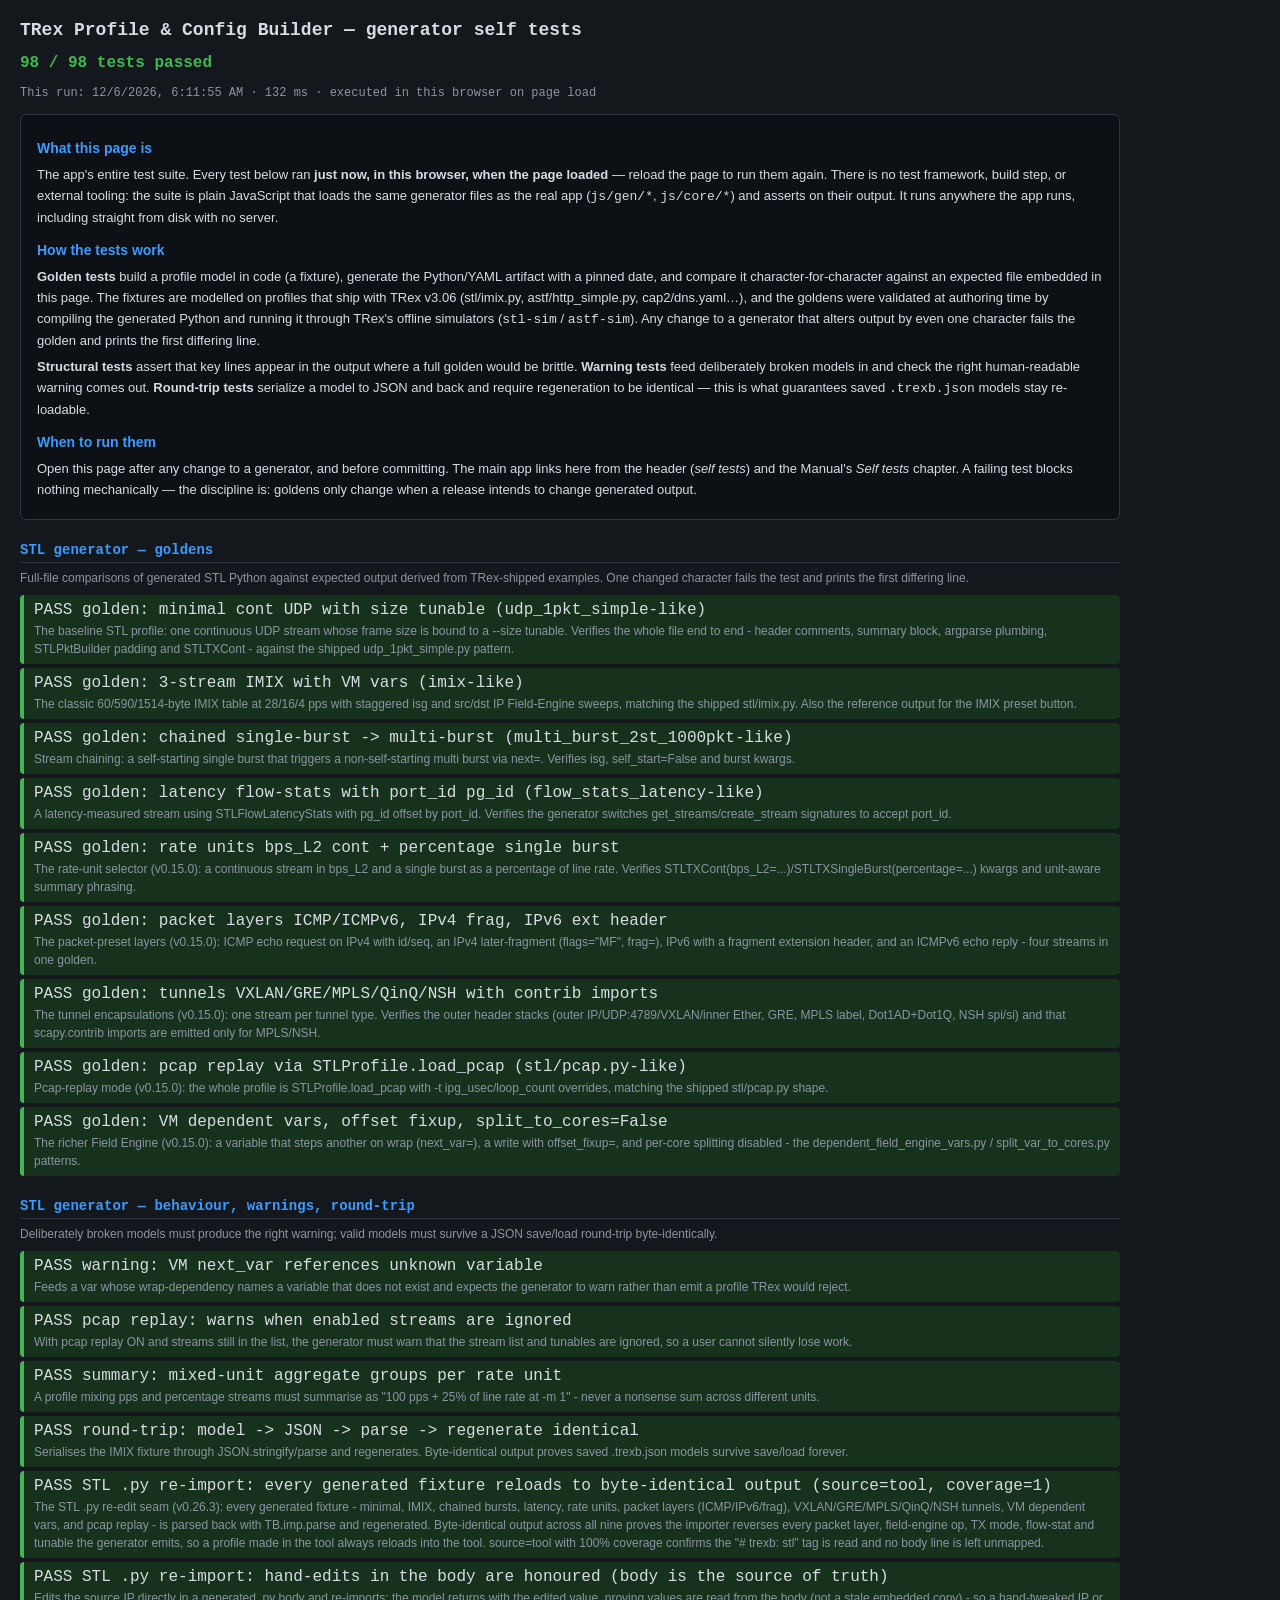
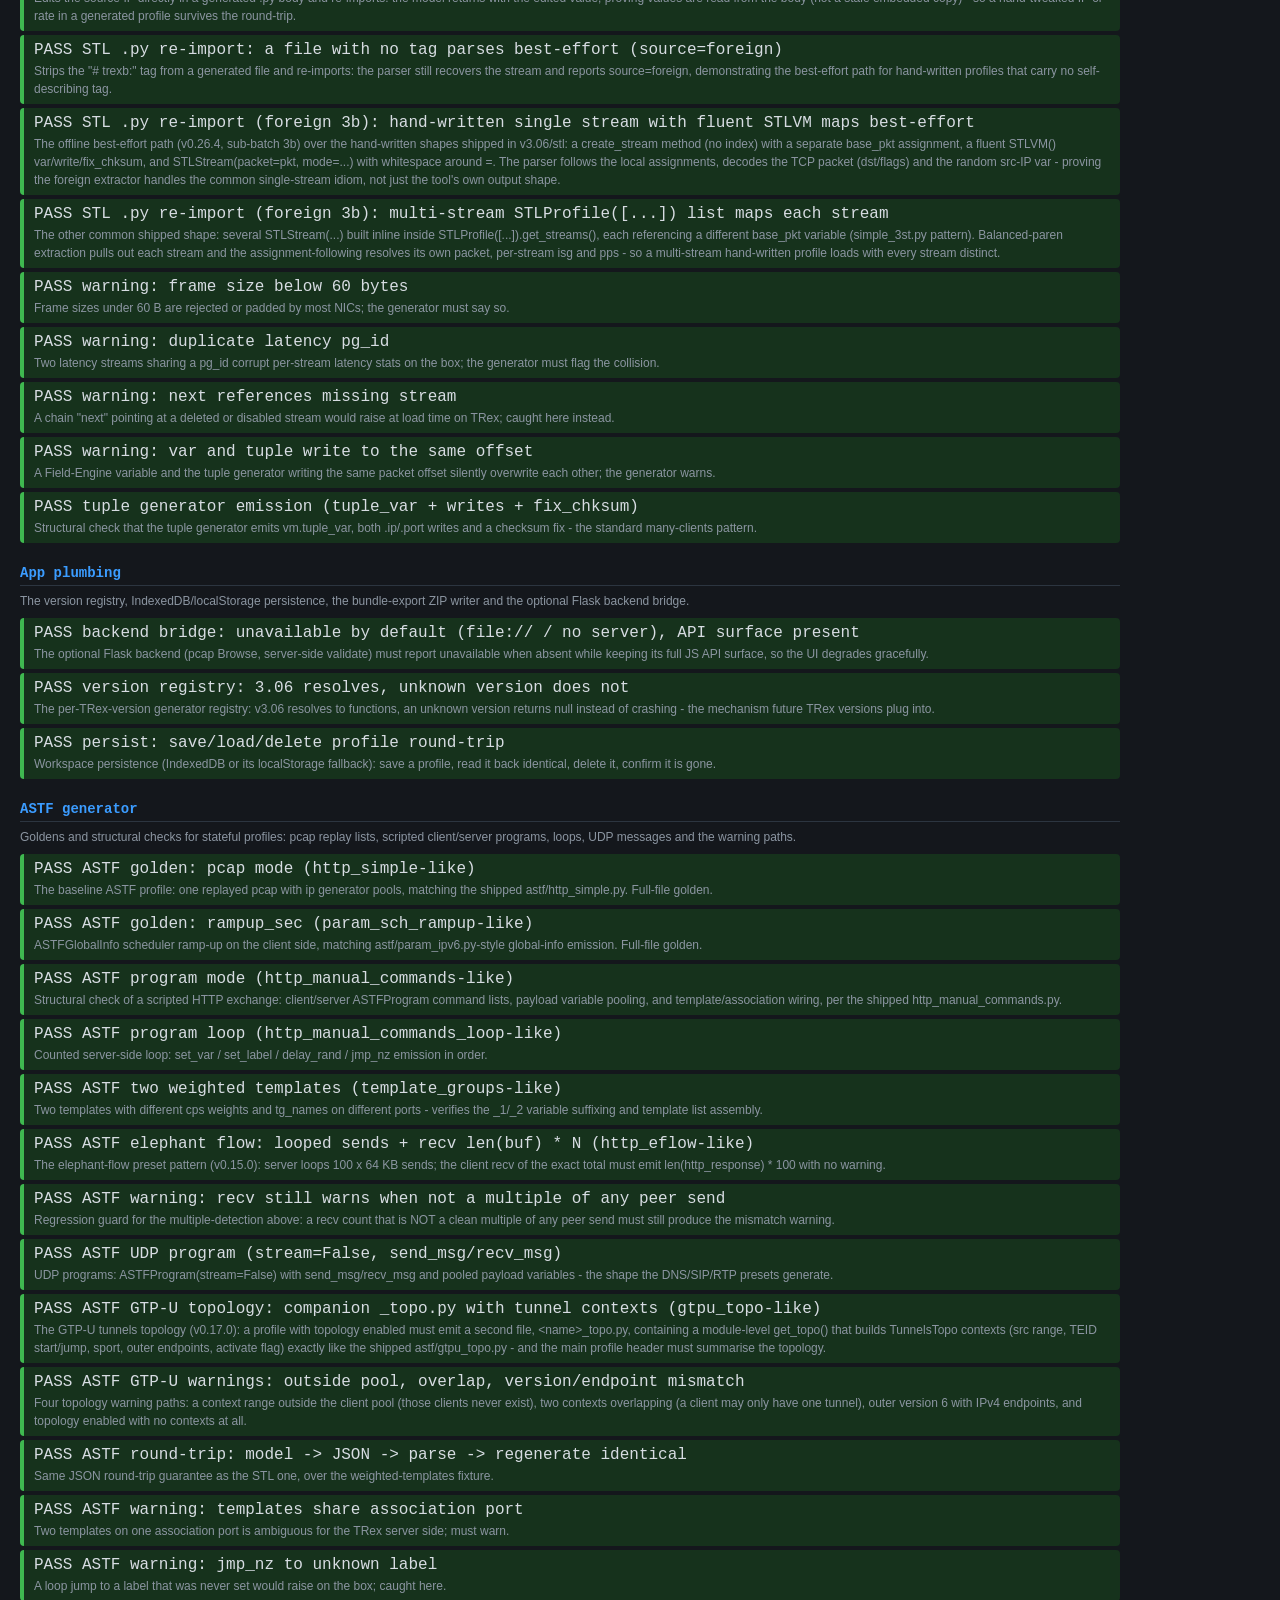
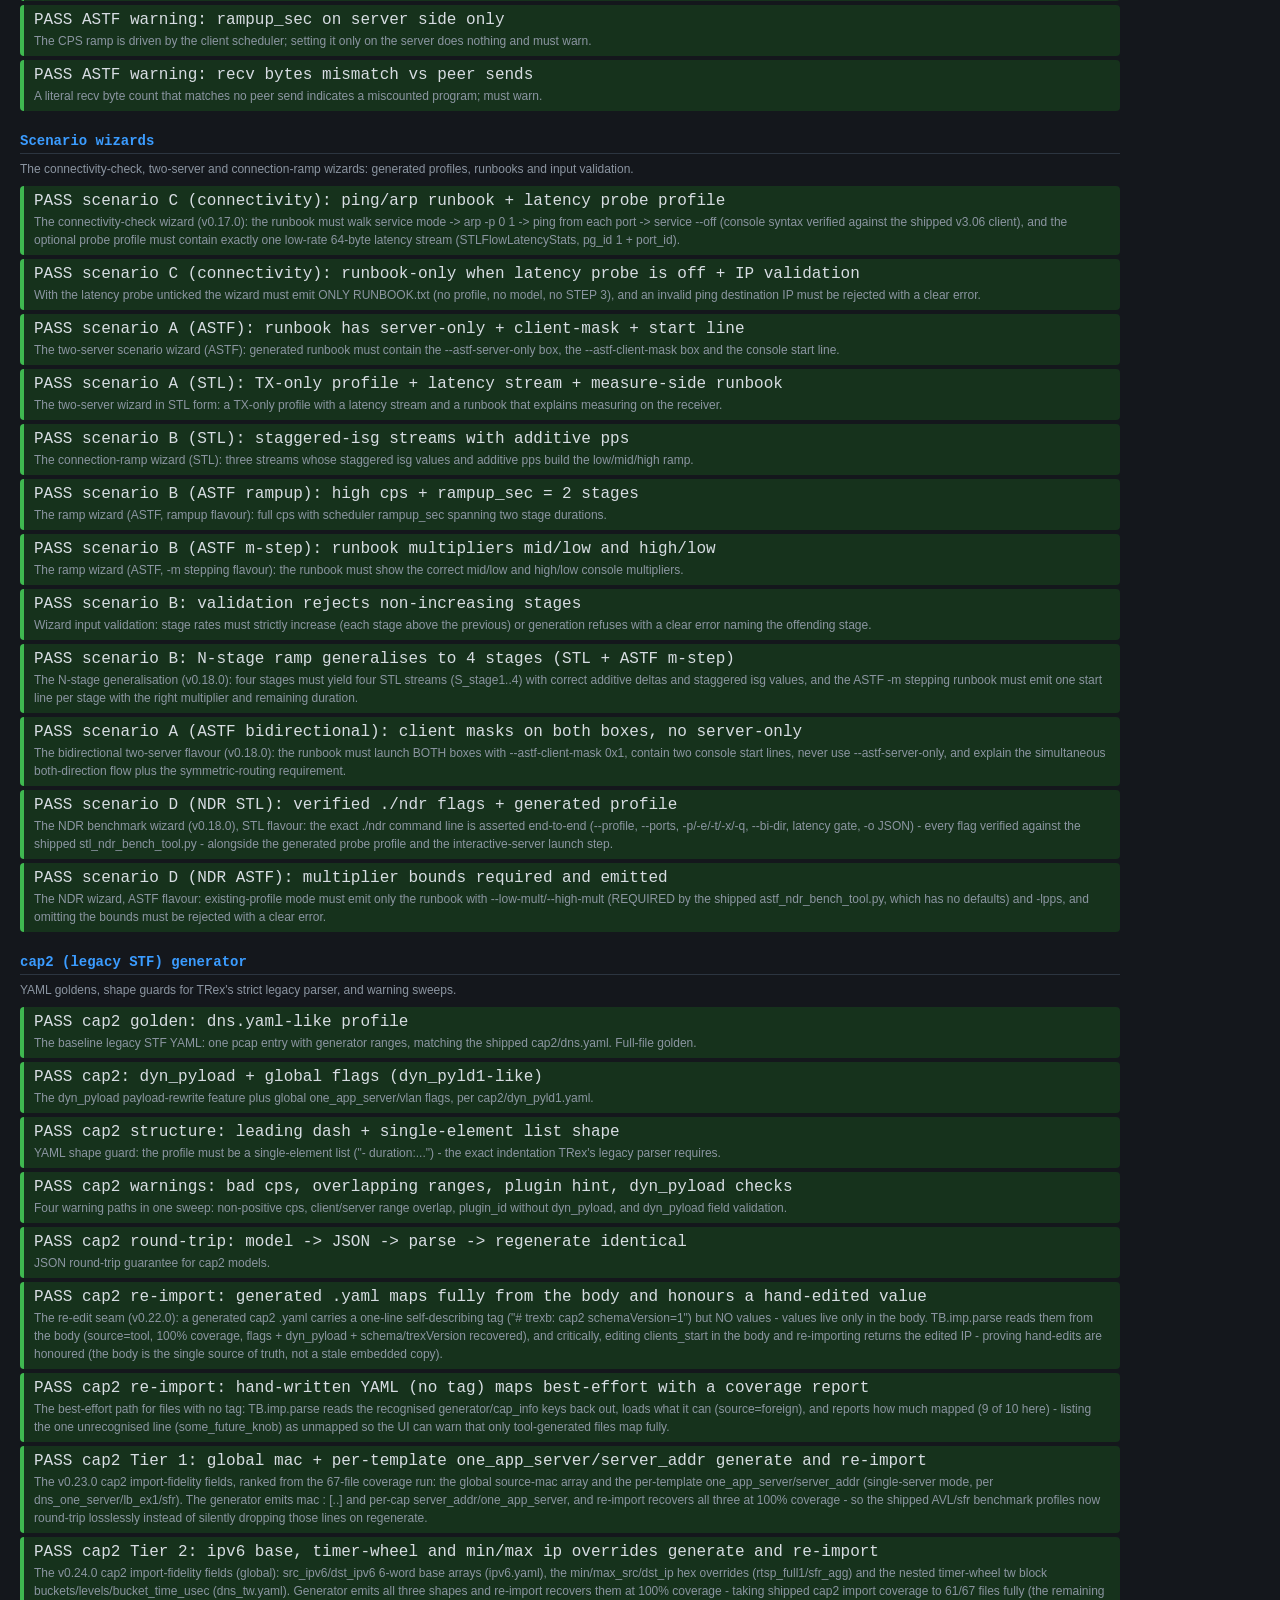
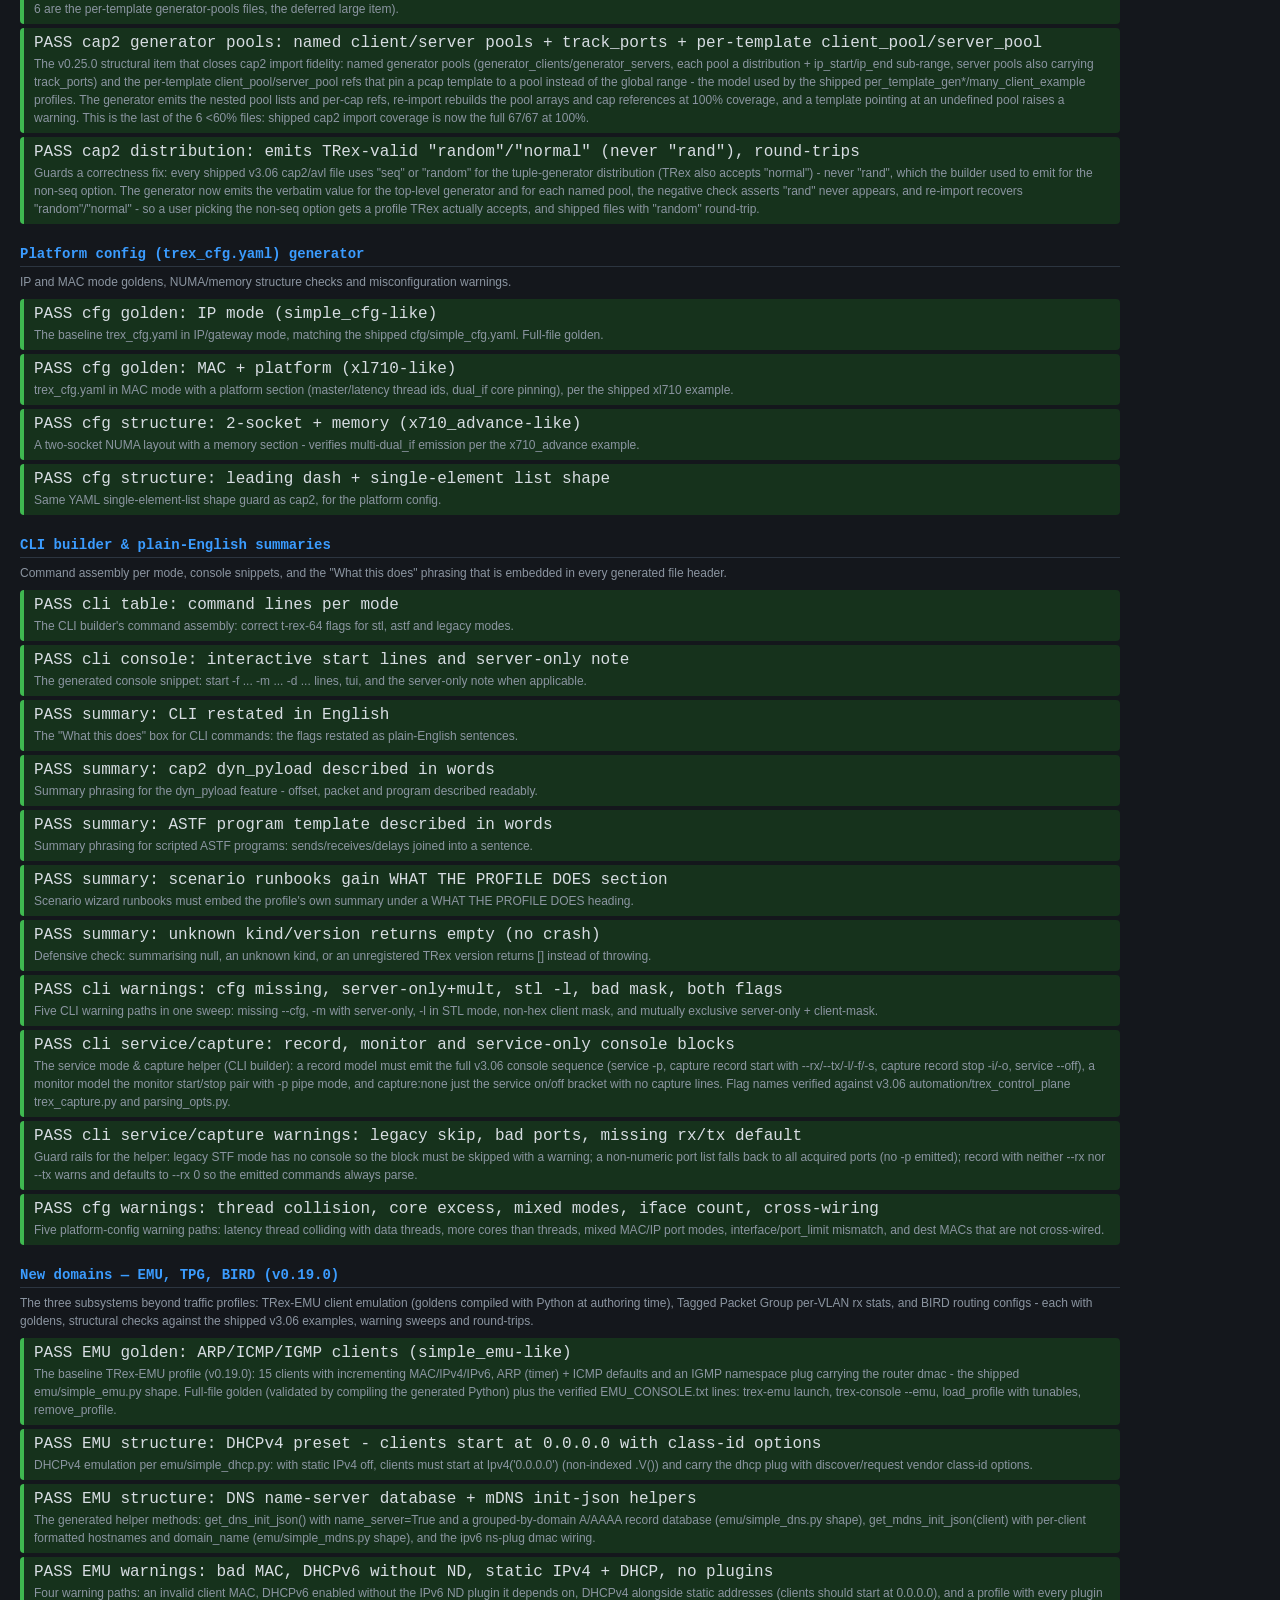
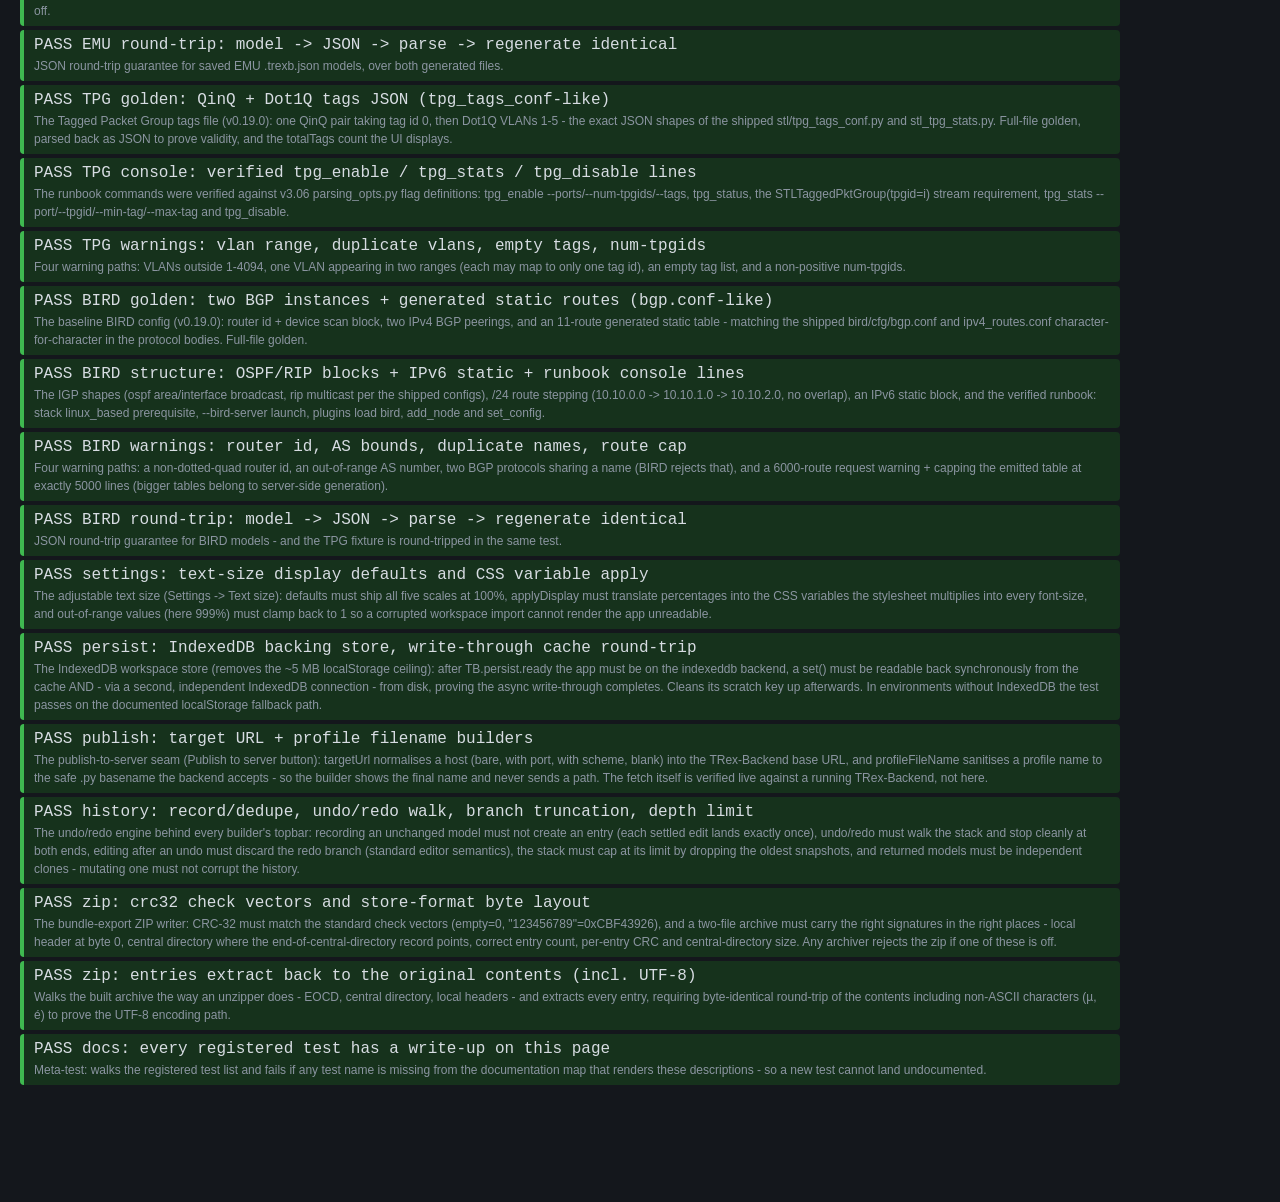
==== commit 78c21665: "v0.26.4: STL .py foreign best-effort import (sub-batch 3b) - foreign fallback in TB.imp.parsers.stl," ====
--- a/tests.html
+++ b/tests.html
@@ -693,6 +693,51 @@
   var res = TB.imp.parse(untagged, { kind: 'stl' });
   var ok = res.ok && res.source === 'foreign' && res.model.streams.length === 1;
   return { pass: ok, detail: ok ? '' : 'source=' + (res && res.source) + ' streams=' + (res && res.model && res.model.streams.length) };
+});
+
+test('STL .py re-import (foreign 3b): hand-written single stream with fluent STLVM maps best-effort', function () {
+  var src = [
+    'from trex_stl_lib.api import *',
+    'class STLS1(object):',
+    '    def create_stream (self):',
+    '        base_pkt  = Ether()/IP(dst="48.0.0.1")/TCP(dport=80,flags="S")',
+    '        vm = STLVM()',
+    '        vm.var(name = "ip_src", min_value = "16.0.0.0", max_value = "18.0.0.254", size = 4, op = "random")',
+    '        vm.write(fv_name = "ip_src", pkt_offset = "IP.src")',
+    '        vm.fix_chksum()',
+    '        pkt = STLPktBuilder(pkt = base_pkt, vm = vm)',
+    '        return STLStream(packet = pkt, mode = STLTXCont())',
+    'def register():',
+    '    return STLS1()'
+  ].join('\n');
+  var res = TB.imp.parse(src, { kind: 'stl' });
+  if (!res.ok) { return { pass: false, detail: 'parse failed - ' + res.error }; }
+  var s = res.model.streams[0];
+  var ok = res.source === 'foreign' && res.model.streams.length === 1 &&
+    s.packet.l3.dst === '48.0.0.1' && s.packet.l4.type === 'tcp' && s.packet.l4.tcpFlags === 'S' &&
+    s.vm.vars.length === 1 && s.vm.vars[0].op === 'random' && s.vm.vars[0].writeTo === 'IP.src';
+  return { pass: ok, detail: ok ? '' : JSON.stringify({ src: res.source, n: res.model.streams.length, l3: s.packet.l3, l4: s.packet.l4, vm: s.vm.vars }) };
+});
+
+test('STL .py re-import (foreign 3b): multi-stream STLProfile([...]) list maps each stream', function () {
+  var src = [
+    'from trex_stl_lib.api import *',
+    'class STLS1(object):',
+    '    def create_stream (self):',
+    '        base_pkt =  Ether()/IP(src="16.0.0.1",dst="48.0.0.1")/UDP(dport=12,sport=1025)',
+    '        base_pkt1 =  Ether()/IP(src="16.0.0.2",dst="48.0.0.1")/UDP(dport=12,sport=1025)',
+    '        pad = max(0, 60 - len(base_pkt)) * "x"',
+    '        return STLProfile( [ STLStream( isg = 1.0, packet = STLPktBuilder(pkt = base_pkt/pad), mode = STLTXCont( pps = 10)),',
+    '                             STLStream( isg = 2.0, packet = STLPktBuilder(pkt = base_pkt1/pad), mode = STLTXCont( pps = 20)) ]).get_streams()',
+    'def register():',
+    '    return STLS1()'
+  ].join('\n');
+  var res = TB.imp.parse(src, { kind: 'stl' });
+  if (!res.ok) { return { pass: false, detail: 'parse failed - ' + res.error }; }
+  var st = res.model.streams;
+  var ok = st.length === 2 && st[0].packet.l3.src === '16.0.0.1' && st[1].packet.l3.src === '16.0.0.2' &&
+    st[0].mode.pps === 10 && st[1].mode.pps === 20 && st[0].isgUsec === 1 && st[1].isgUsec === 2;
+  return { pass: ok, detail: ok ? '' : JSON.stringify(st.map(function (s) { return { src: s.packet.l3.src, pps: s.mode.pps, isg: s.isgUsec }; })) };
 });
 
 test('warning: frame size below 60 bytes', function () {
@@ -2441,6 +2486,10 @@
     'Edits the source IP directly in a generated .py body and re-imports: the model returns with the edited value, proving values are read from the body (not a stale embedded copy) - so a hand-tweaked IP or rate in a generated profile survives the round-trip.',
   'STL .py re-import: a file with no tag parses best-effort (source=foreign)':
     'Strips the "# trexb:" tag from a generated file and re-imports: the parser still recovers the stream and reports source=foreign, demonstrating the best-effort path for hand-written profiles that carry no self-describing tag.',
+  'STL .py re-import (foreign 3b): hand-written single stream with fluent STLVM maps best-effort':
+    'The offline best-effort path (v0.26.4, sub-batch 3b) over the hand-written shapes shipped in v3.06/stl: a create_stream method (no index) with a separate base_pkt assignment, a fluent STLVM() var/write/fix_chksum, and STLStream(packet=pkt, mode=...) with whitespace around =. The parser follows the local assignments, decodes the TCP packet (dst/flags) and the random src-IP var - proving the foreign extractor handles the common single-stream idiom, not just the tool\'s own output shape.',
+  'STL .py re-import (foreign 3b): multi-stream STLProfile([...]) list maps each stream':
+    'The other common shipped shape: several STLStream(...) built inline inside STLProfile([...]).get_streams(), each referencing a different base_pkt variable (simple_3st.py pattern). Balanced-paren extraction pulls out each stream and the assignment-following resolves its own packet, per-stream isg and pps - so a multi-stream hand-written profile loads with every stream distinct.',
   'warning: frame size below 60 bytes':
     'Frame sizes under 60 B are rejected or padded by most NICs; the generator must say so.',
   'warning: duplicate latency pg_id':
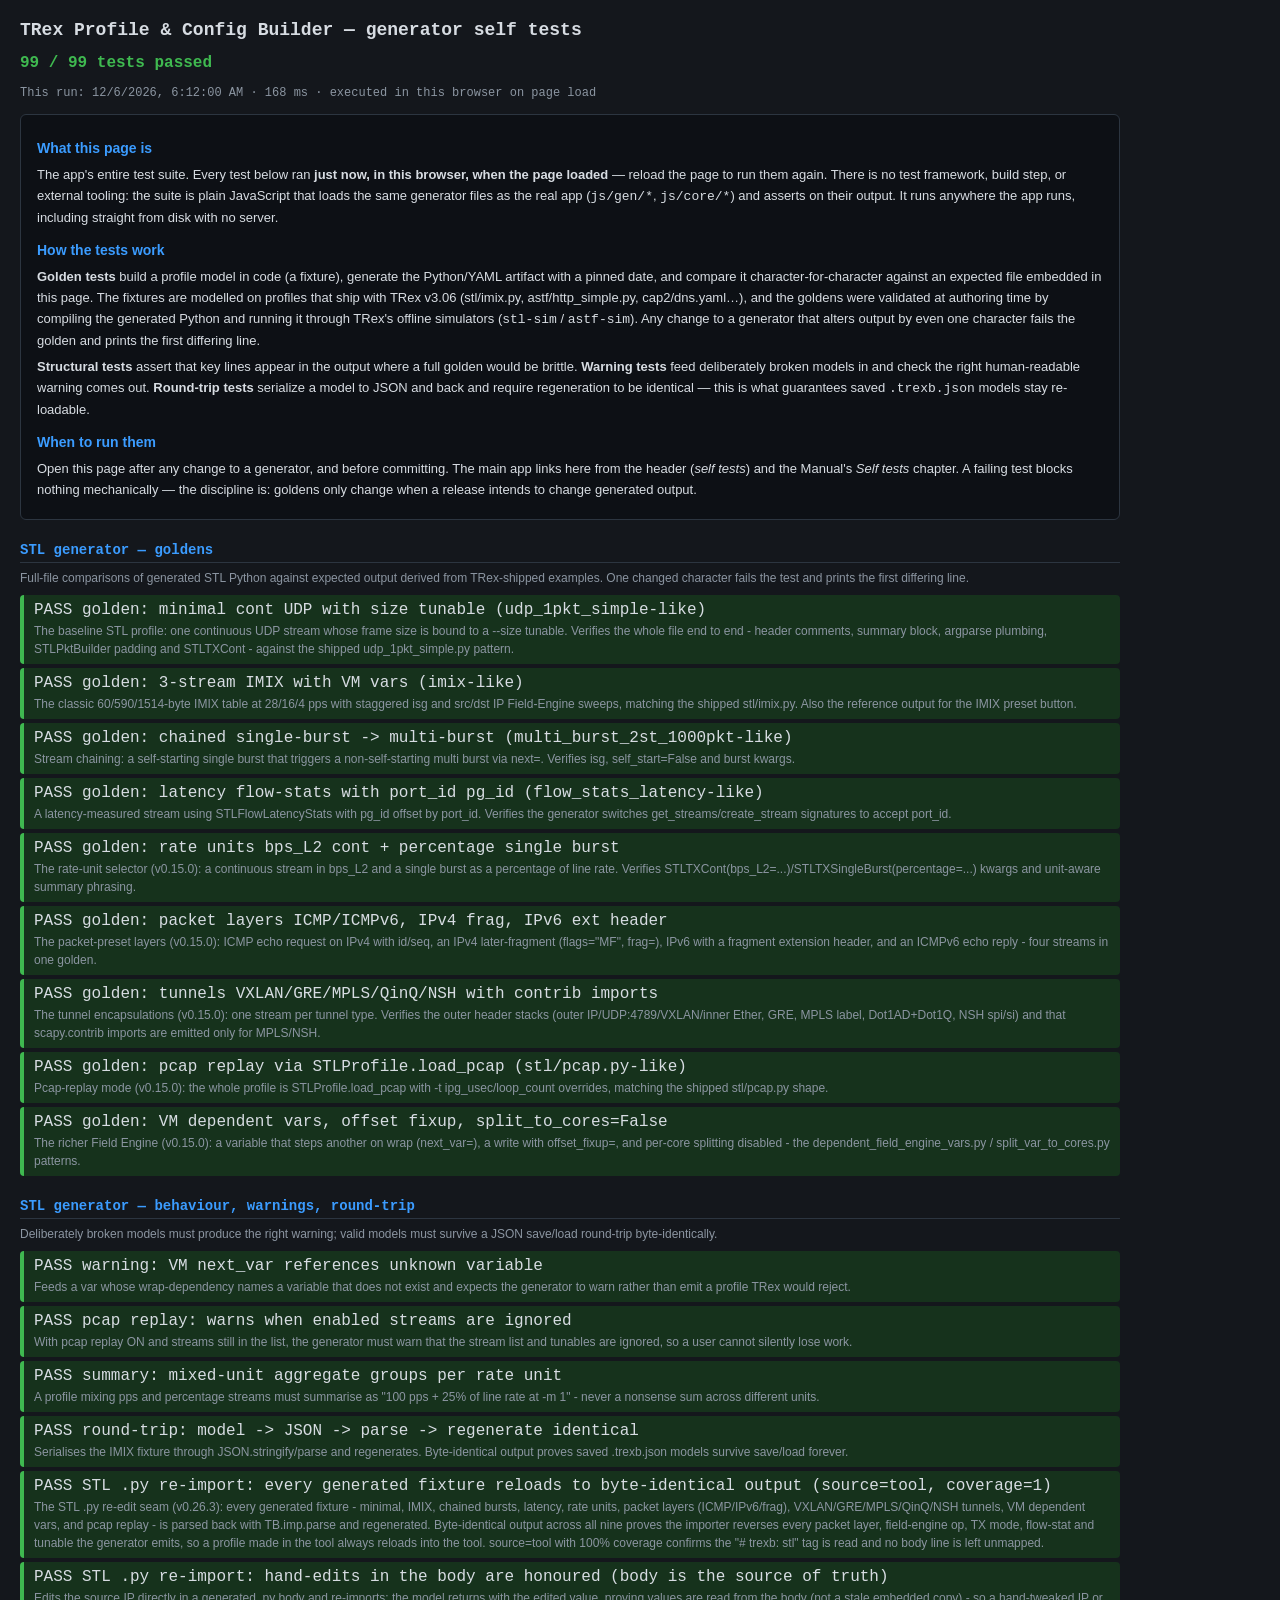
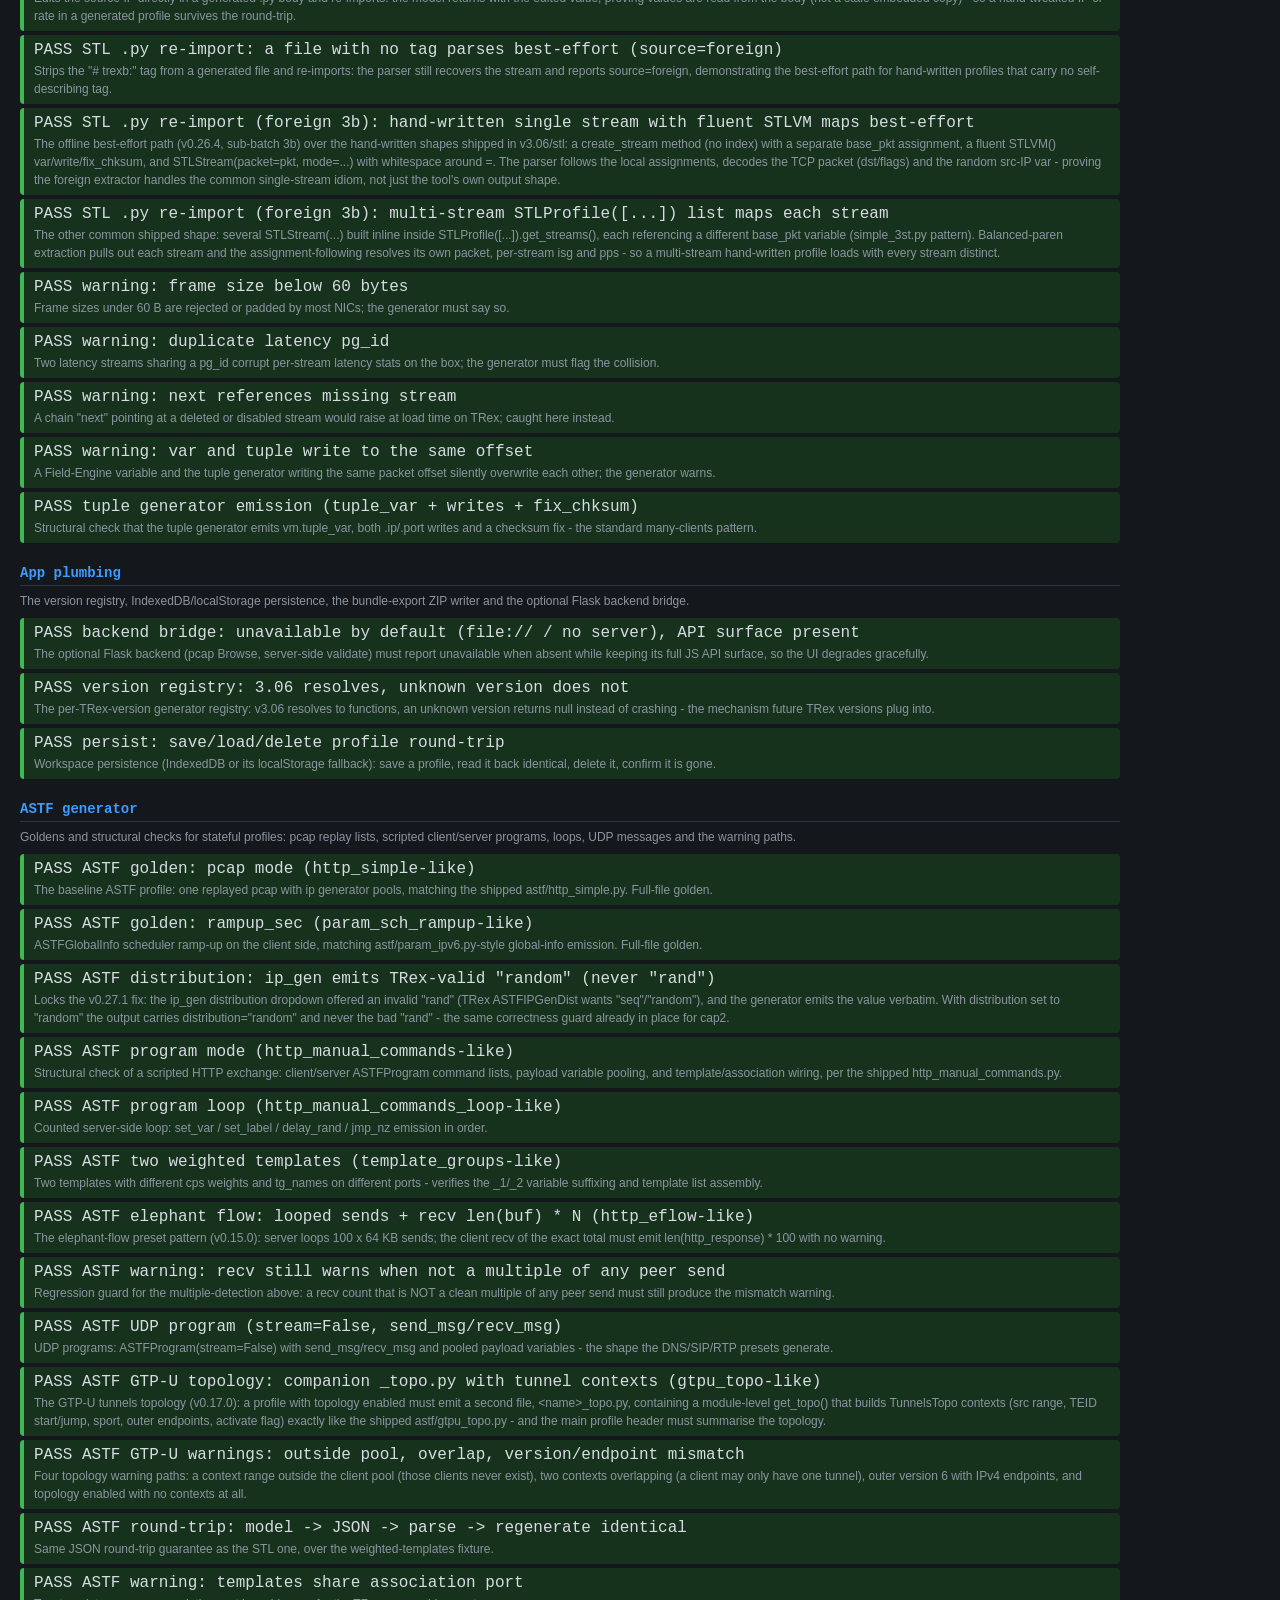
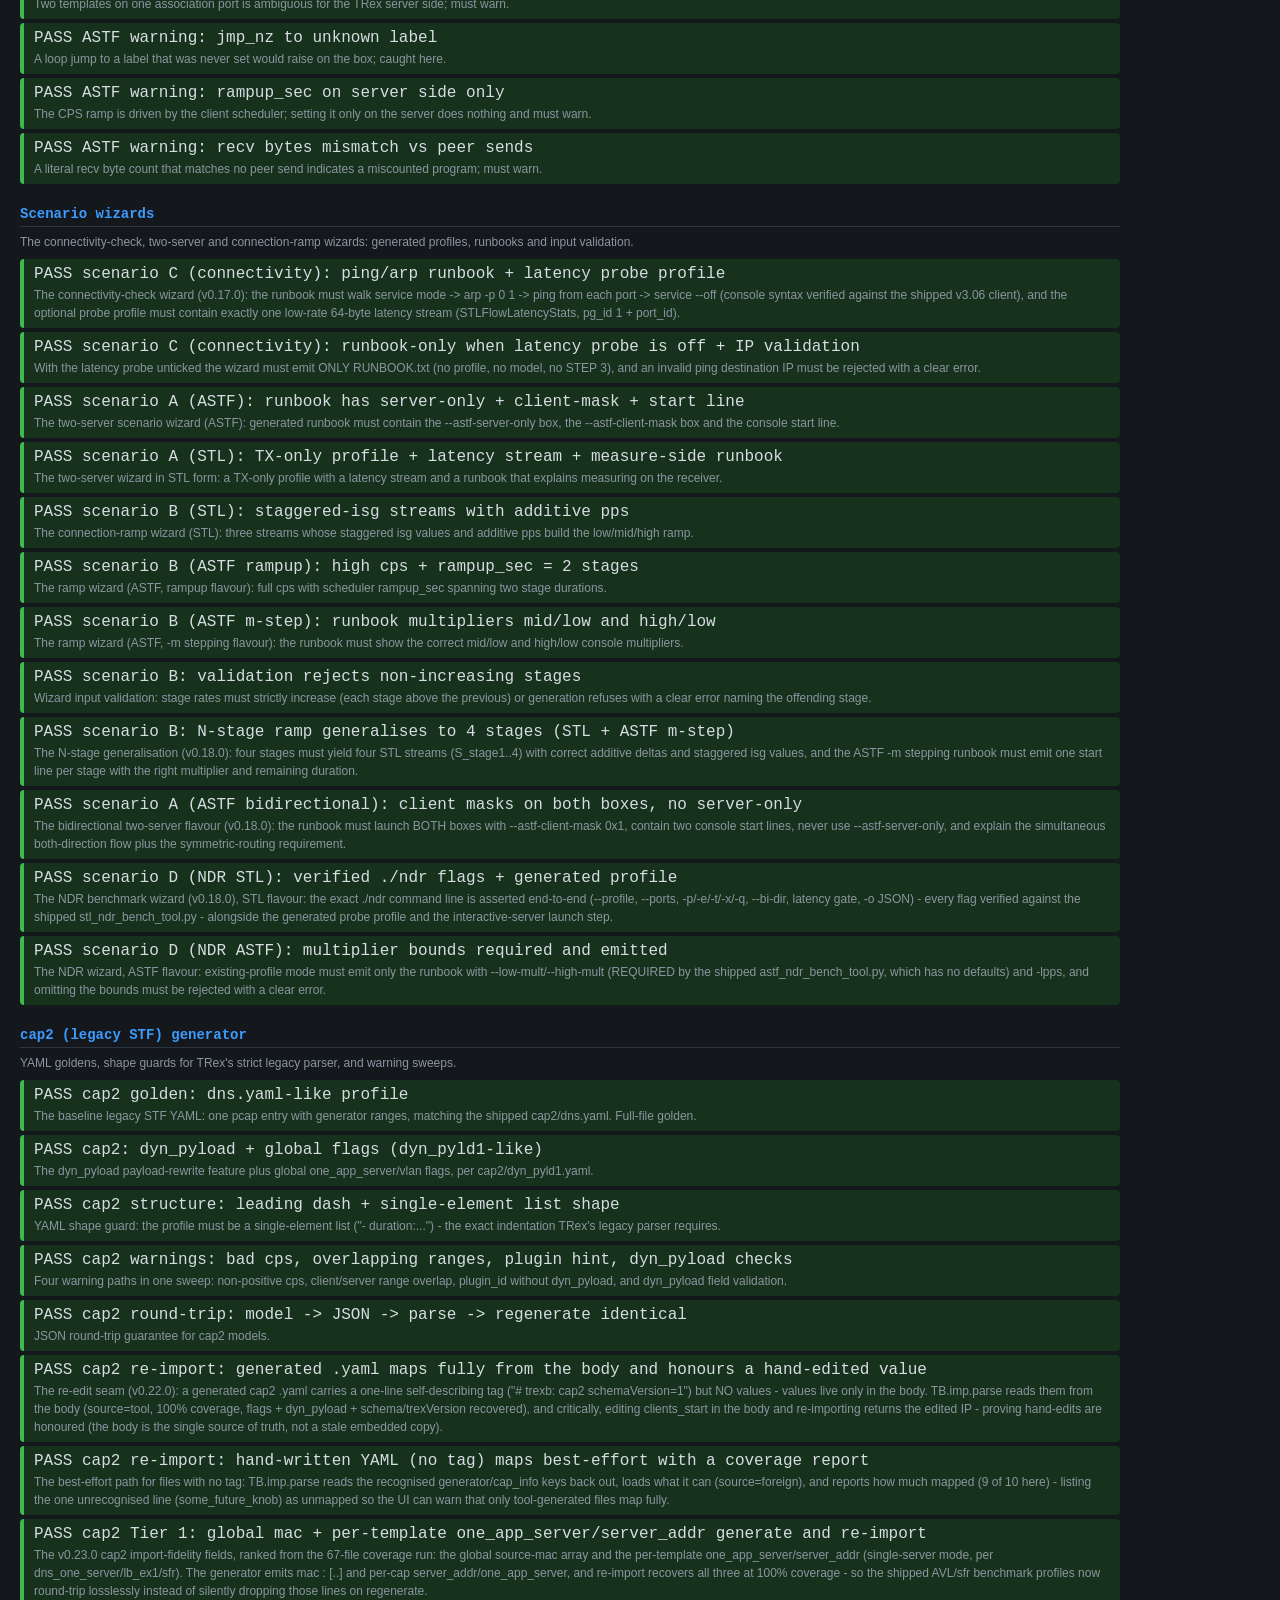
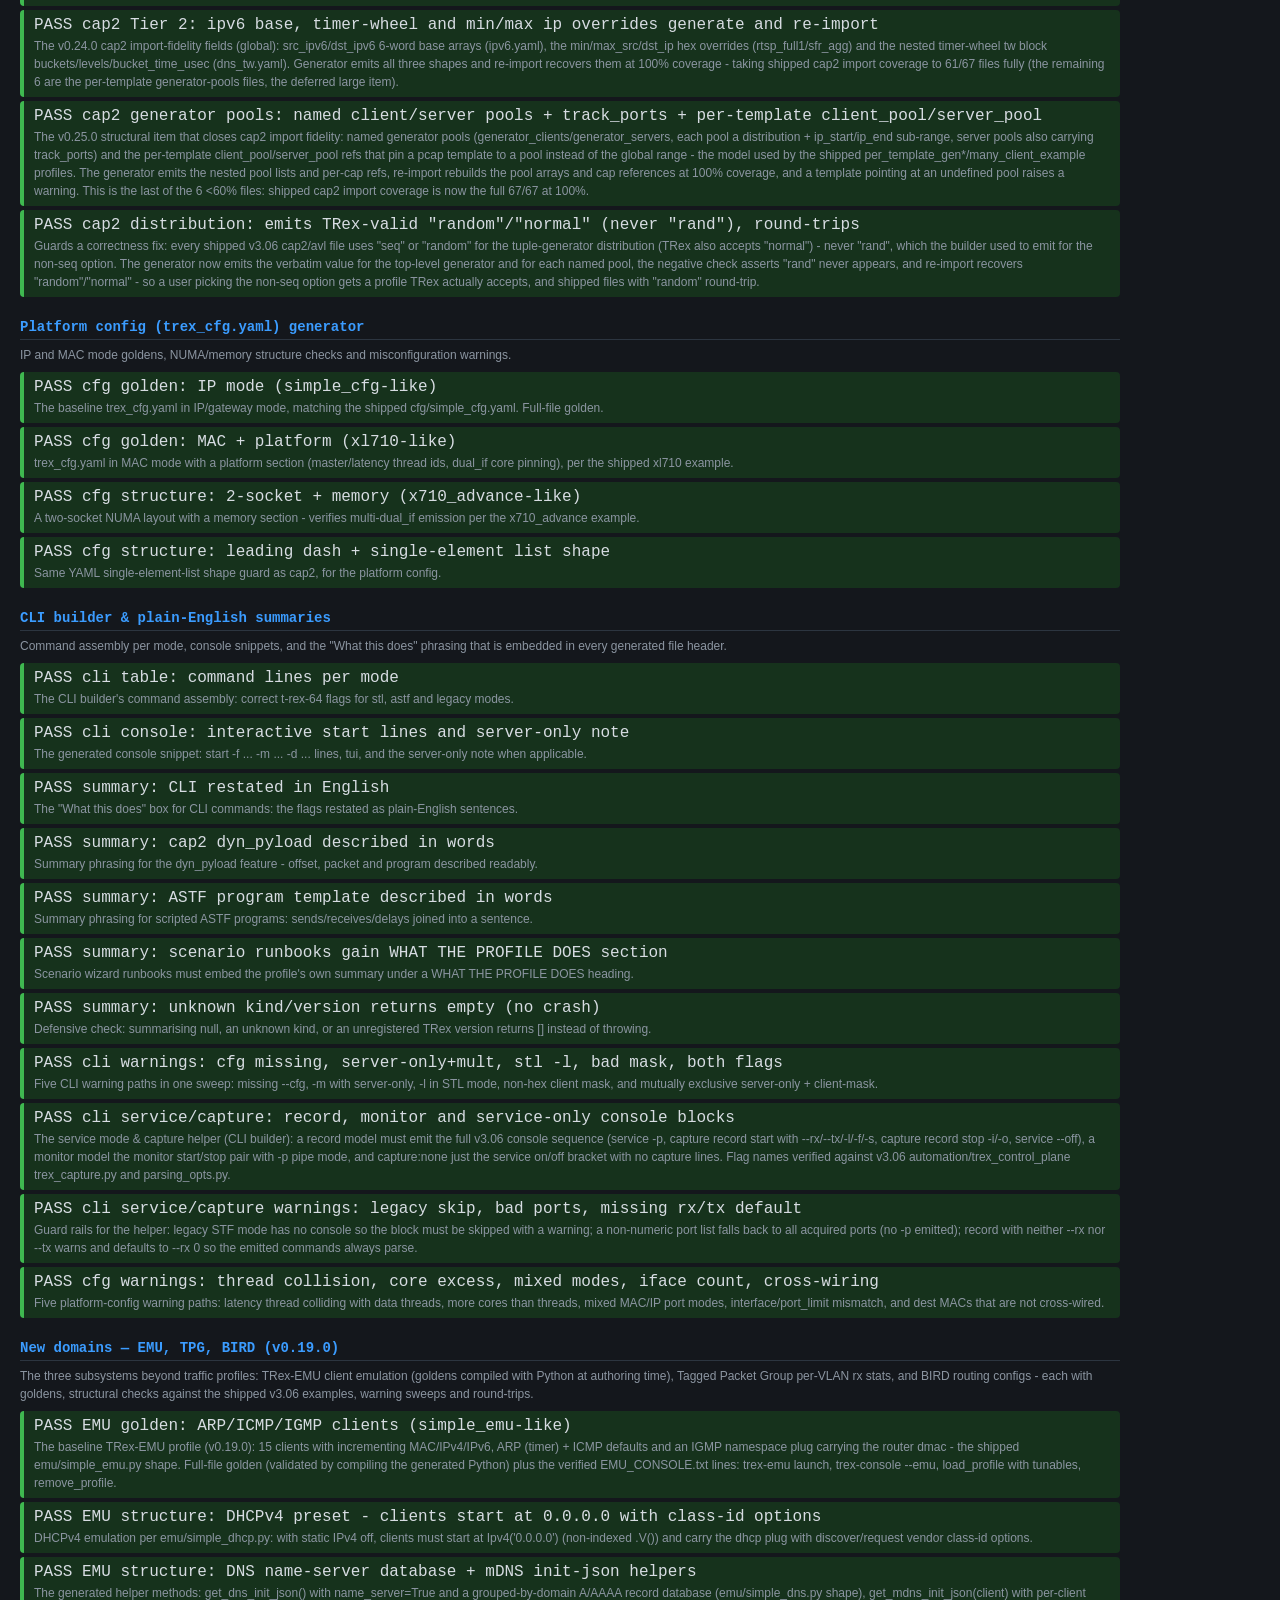
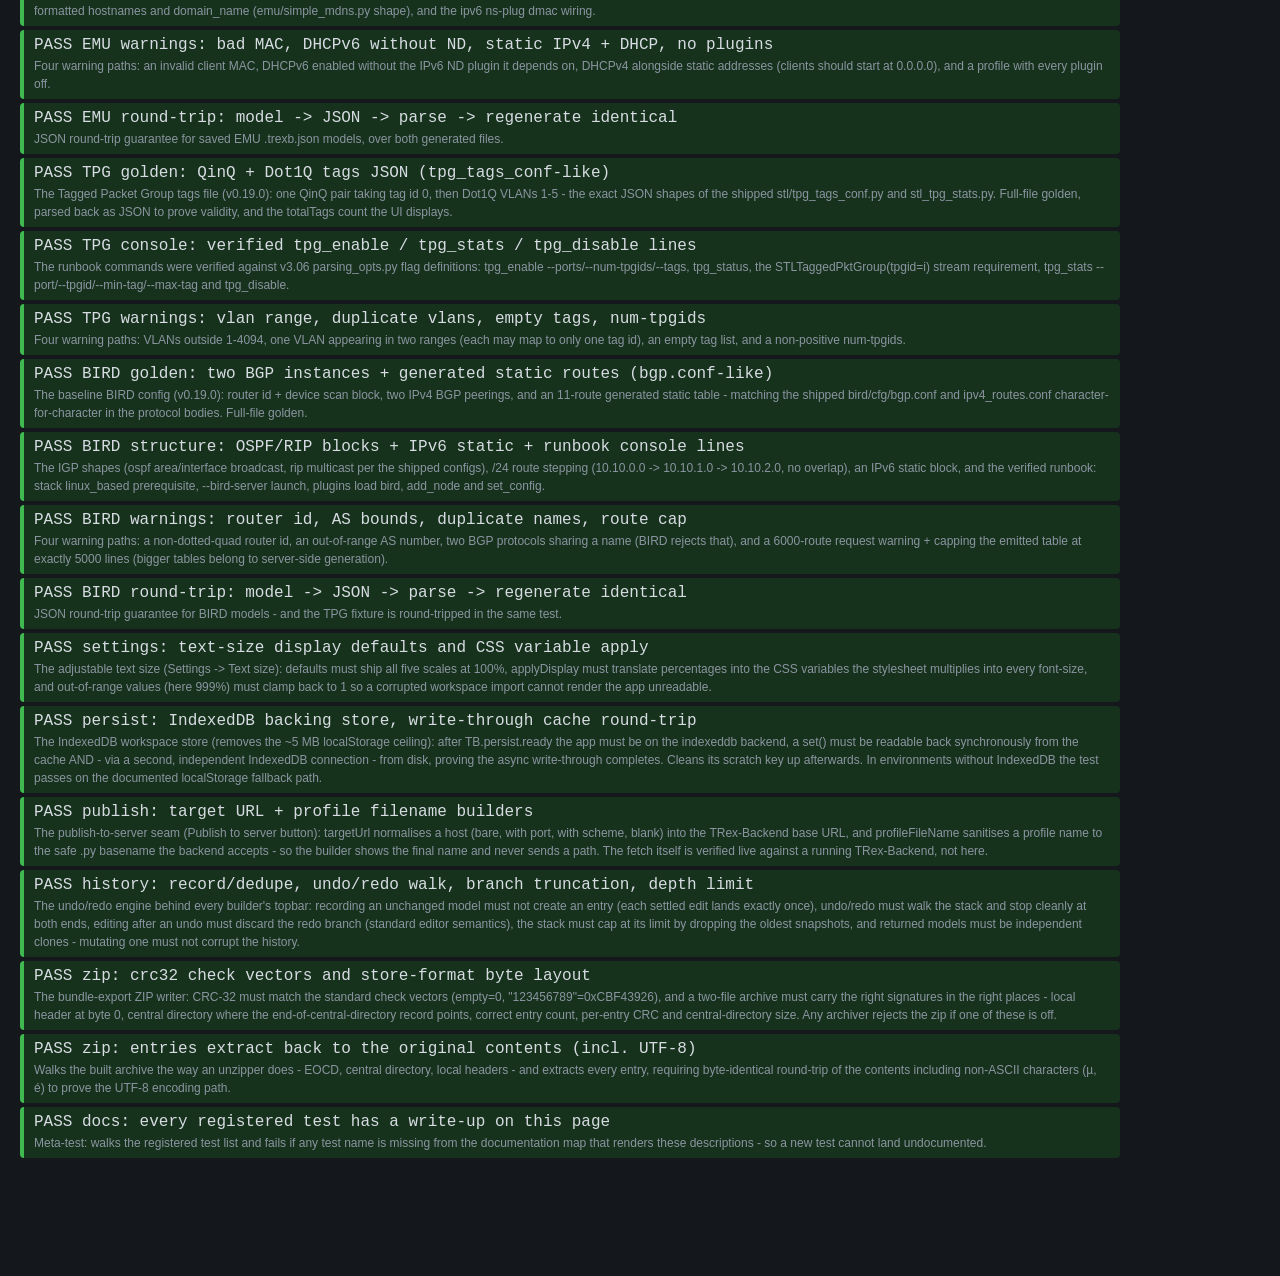
==== commit 9a1ddb6a: "v0.27.1: ASTF layout + distribution fix (phase A1) - ASTF tab restructured like STL: L7 presets + GT" ====
--- a/tests.html
+++ b/tests.html
@@ -985,6 +985,15 @@
 
 astfGoldenTest('ASTF golden: pcap mode (http_simple-like)', fxAstfHttp, goldenAstfHttp, 'http_simple_like.py');
 astfGoldenTest('ASTF golden: rampup_sec (param_sch_rampup-like)', fxAstfRampup, goldenAstfRampup, 'rampup_like.py');
+
+test('ASTF distribution: ip_gen emits TRex-valid "random" (never "rand")', function () {
+  var m = JSON.parse(JSON.stringify(fxAstfHttp));
+  m.ipGen.client.distribution = 'random';
+  m.ipGen.server.distribution = 'random';
+  var c = agen(m, NOW).files[0].content;
+  var ok = c.indexOf('distribution="random"') !== -1 && !/distribution="rand"/.test(c);
+  return { pass: ok, detail: ok ? '' : 'dist lines: ' + JSON.stringify(c.match(/distribution="[^"]*"/g) || []) };
+});
 
 astfContains('ASTF program mode (http_manual_commands-like)', fxAstfProgram, [
   'prog_c = ASTFProgram()',
@@ -2510,6 +2519,8 @@
     'The baseline ASTF profile: one replayed pcap with ip generator pools, matching the shipped astf/http_simple.py. Full-file golden.',
   'ASTF golden: rampup_sec (param_sch_rampup-like)':
     'ASTFGlobalInfo scheduler ramp-up on the client side, matching astf/param_ipv6.py-style global-info emission. Full-file golden.',
+  'ASTF distribution: ip_gen emits TRex-valid "random" (never "rand")':
+    'Locks the v0.27.1 fix: the ip_gen distribution dropdown offered an invalid "rand" (TRex ASTFIPGenDist wants "seq"/"random"), and the generator emits the value verbatim. With distribution set to "random" the output carries distribution="random" and never the bad "rand" - the same correctness guard already in place for cap2.',
   'ASTF program mode (http_manual_commands-like)':
     'Structural check of a scripted HTTP exchange: client/server ASTFProgram command lists, payload variable pooling, and template/association wiring, per the shipped http_manual_commands.py.',
   'ASTF program loop (http_manual_commands_loop-like)':
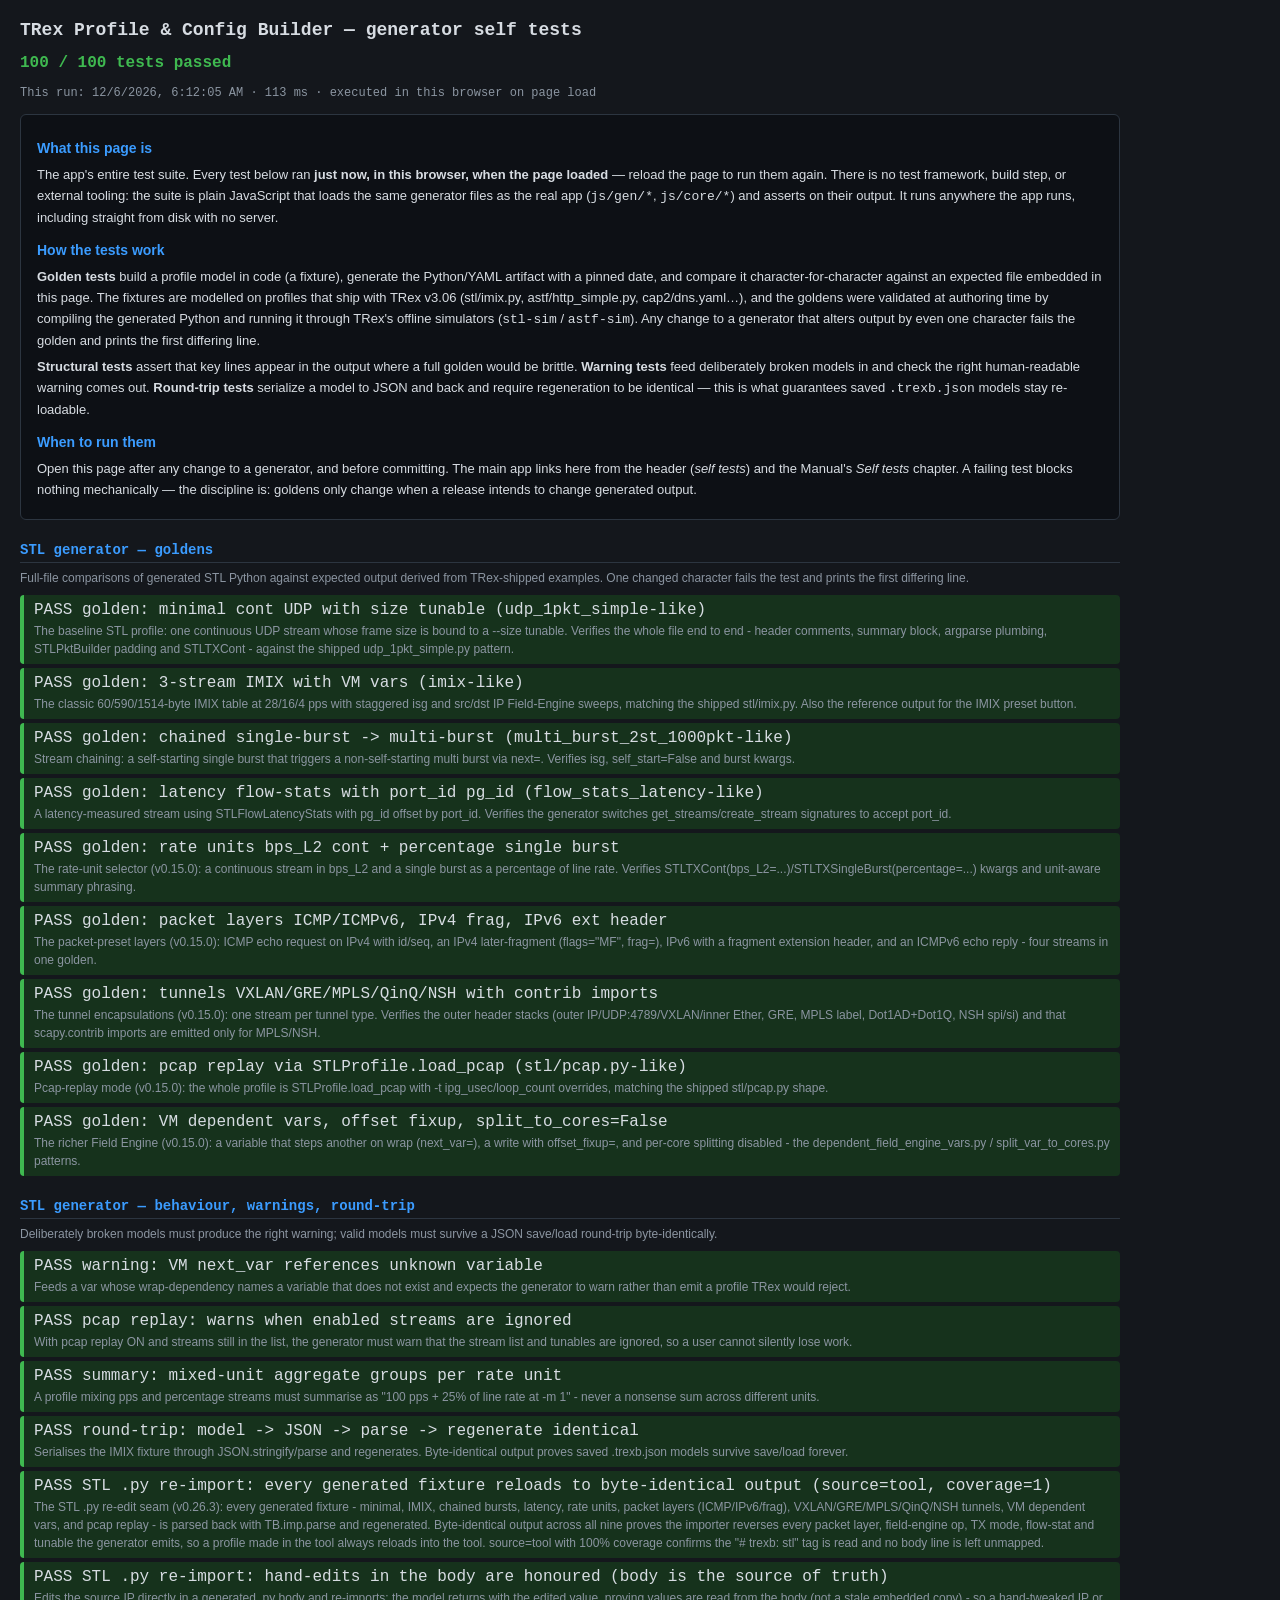
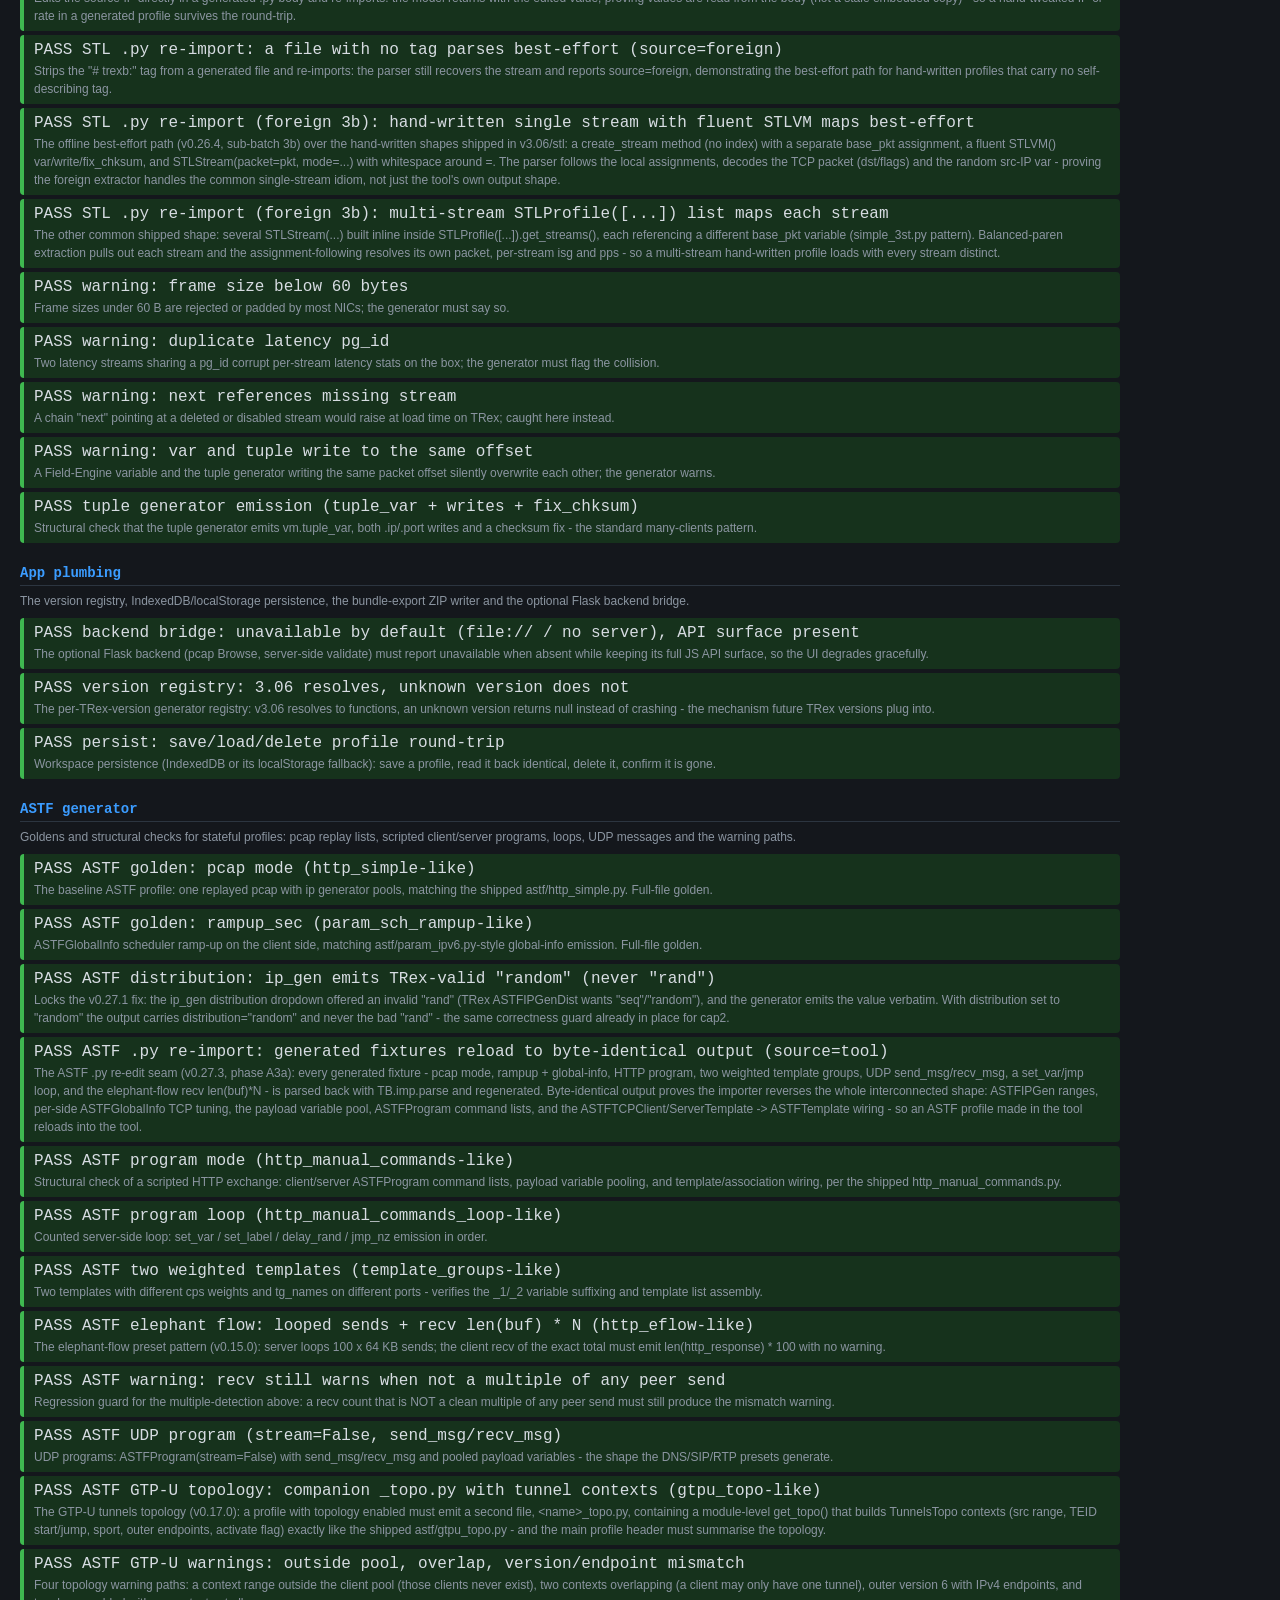
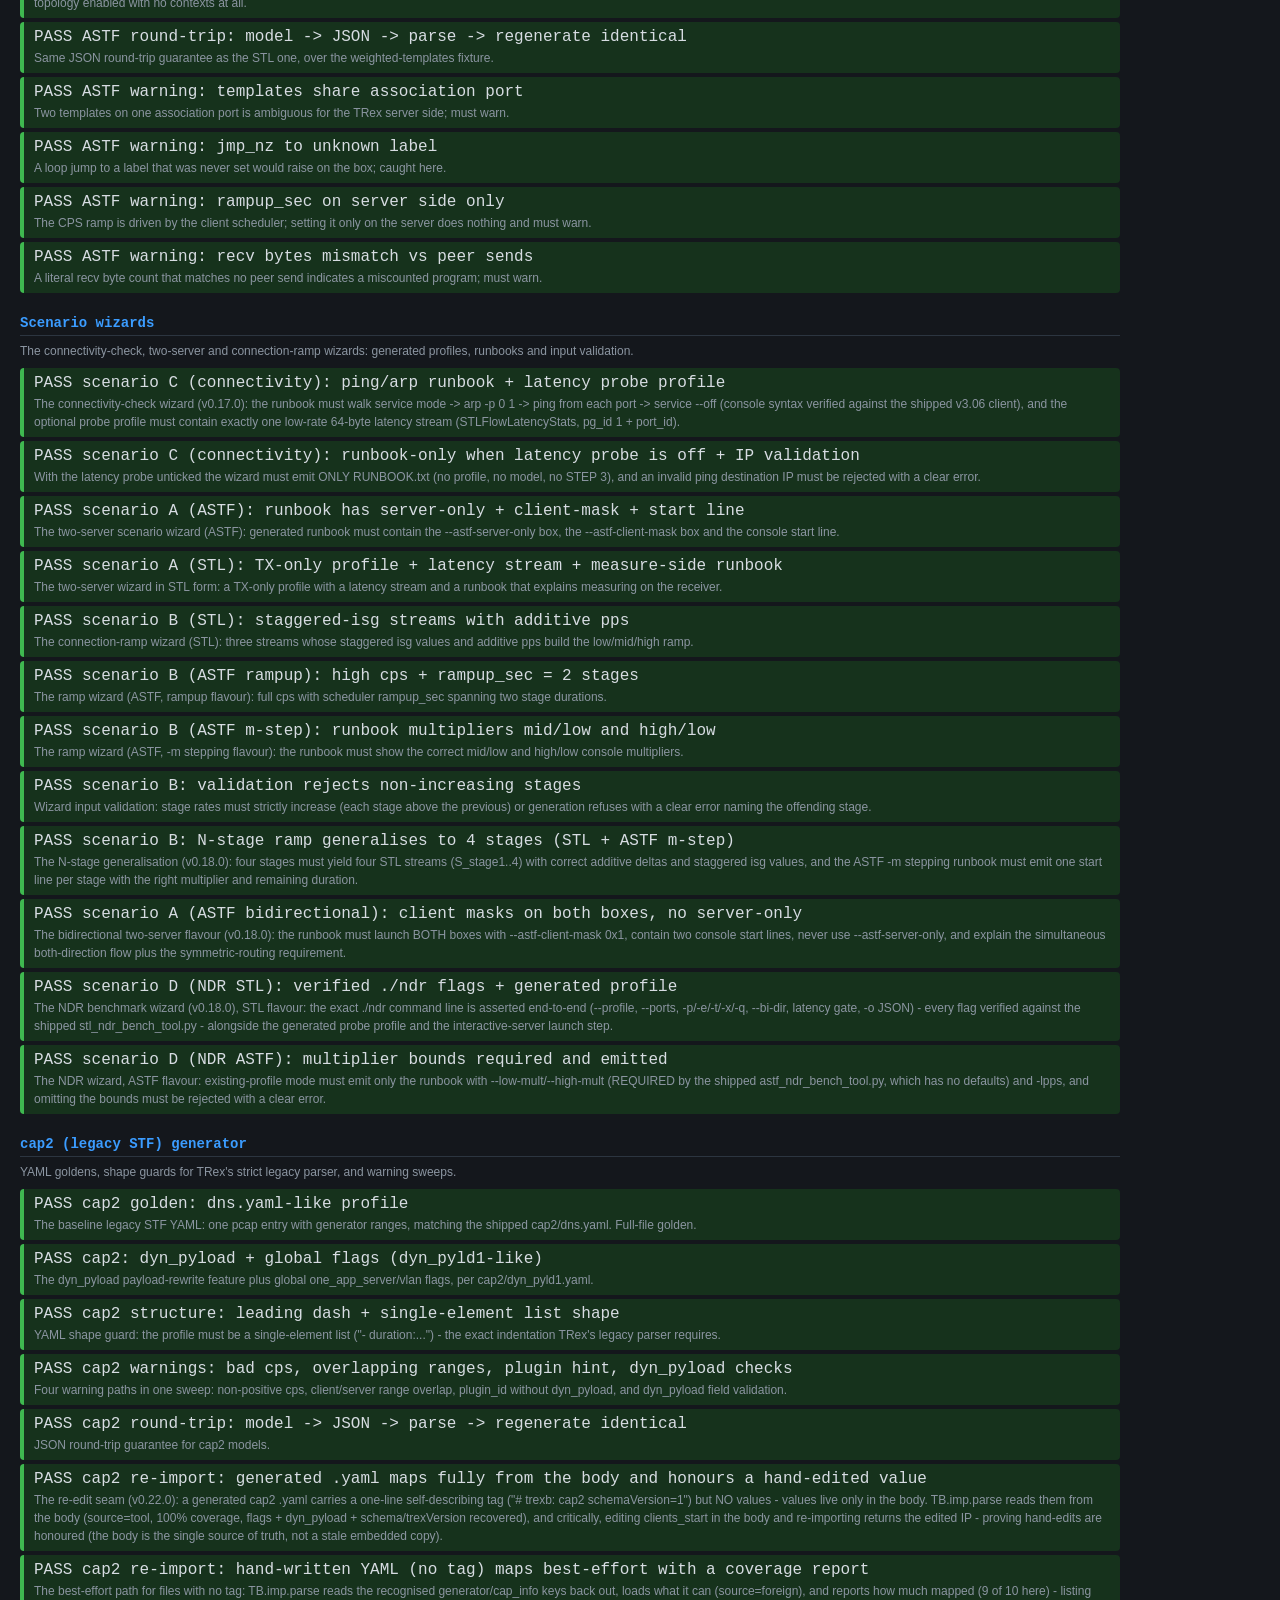
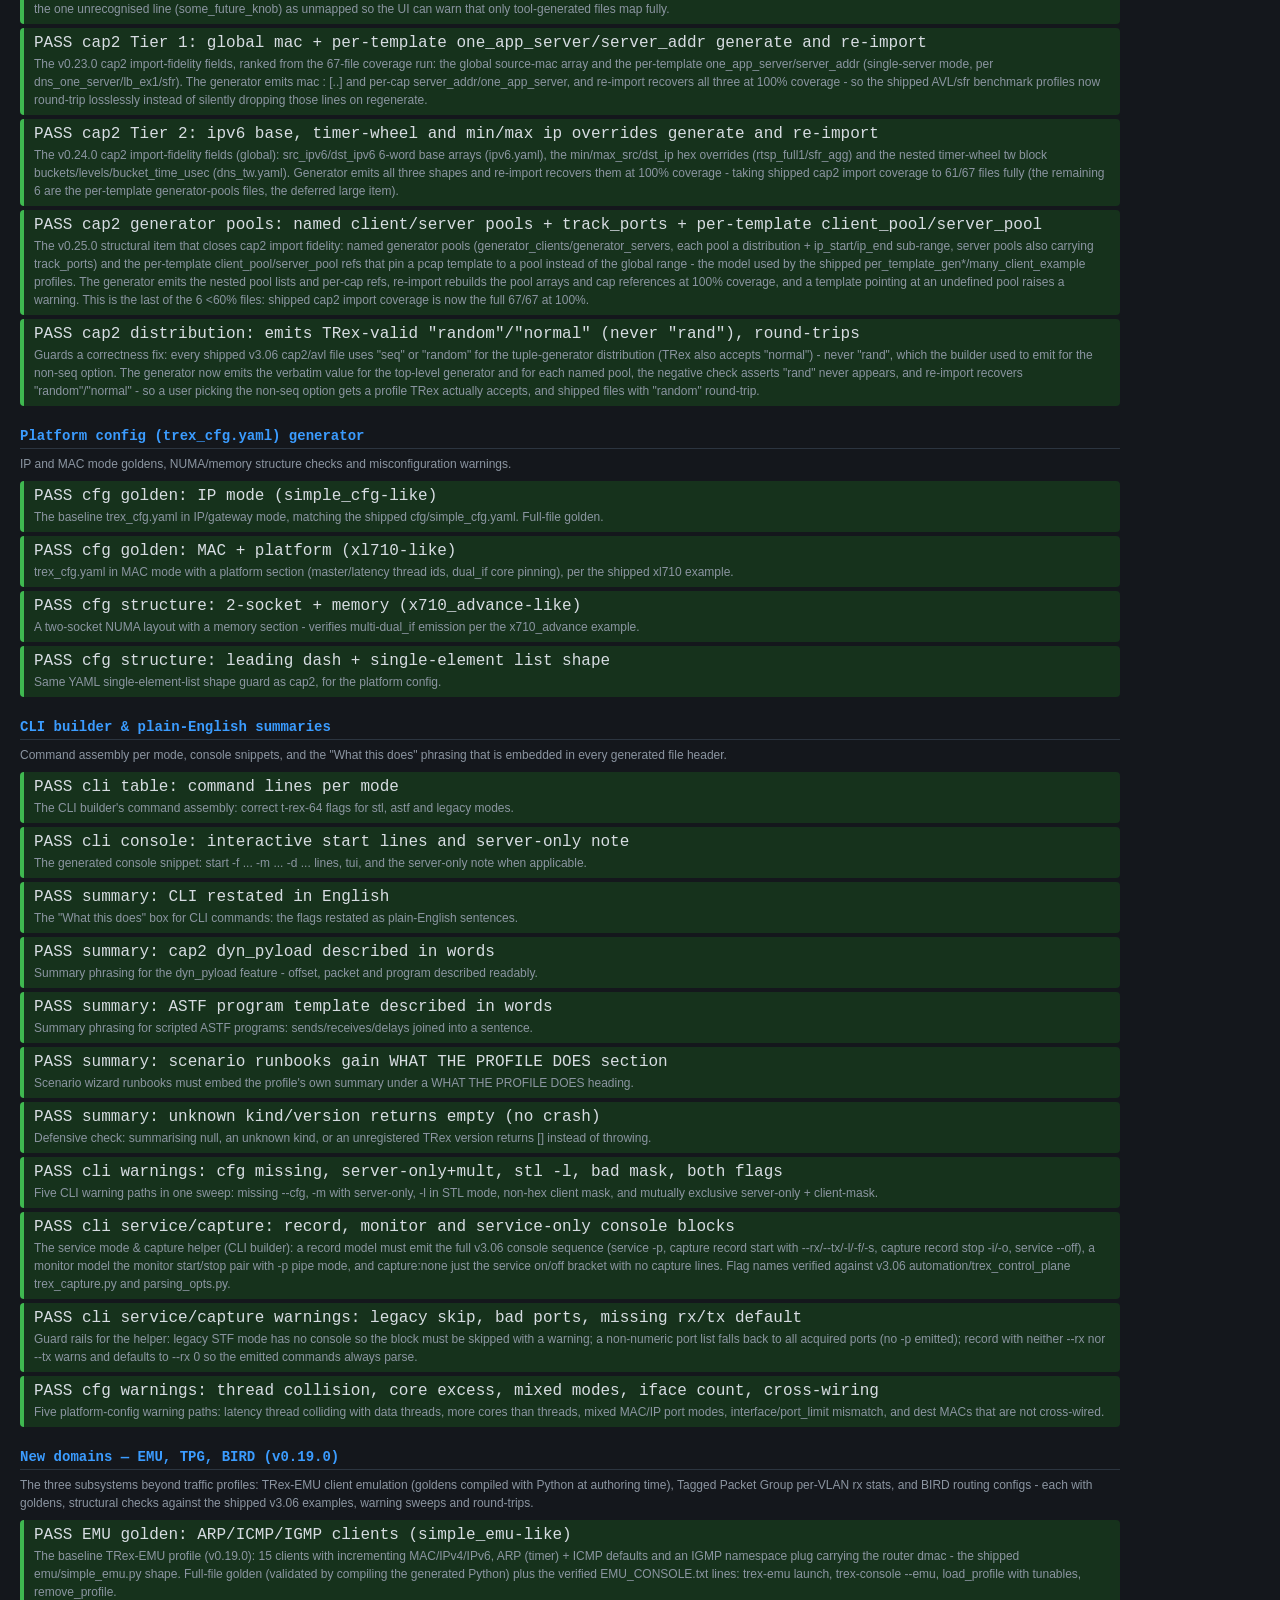
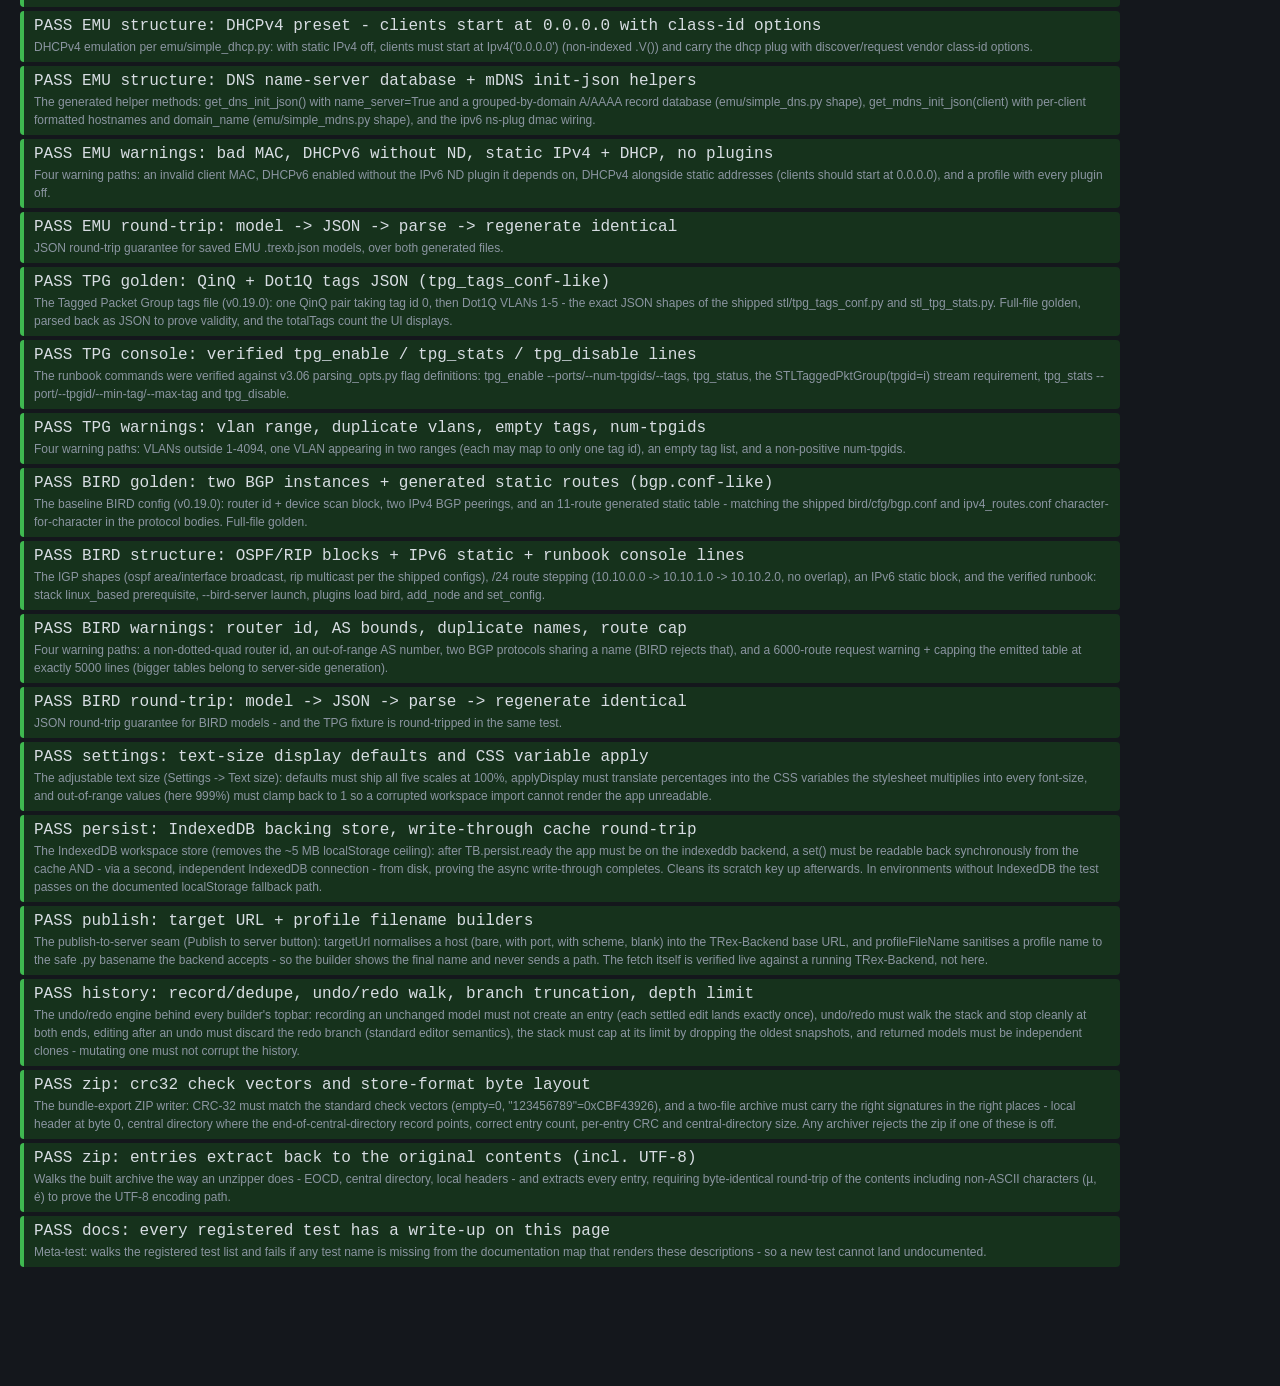
==== commit fd300440: "v0.27.3: ASTF .py tool-path re-import (phase A3a) - astf generator emits the # trexb: astf re-edit t" ====
--- a/tests.html
+++ b/tests.html
@@ -937,7 +937,8 @@
 var astfFooter =
 '\n\n\n' +
 'def register():\n' +
-'    return ASTFGenProfile()\n';
+'    return ASTFGenProfile()\n' +
+'\n# trexb: astf schemaVersion=1 - edit values above; re-import reads them from the file body\n';
 
 var goldenAstfHttp = AHDR('http_simple_like', sumAstfHttp) + astfCommon +
 '\n' +
@@ -993,6 +994,24 @@
   var c = agen(m, NOW).files[0].content;
   var ok = c.indexOf('distribution="random"') !== -1 && !/distribution="rand"/.test(c);
   return { pass: ok, detail: ok ? '' : 'dist lines: ' + JSON.stringify(c.match(/distribution="[^"]*"/g) || []) };
+});
+
+test('ASTF .py re-import: generated fixtures reload to byte-identical output (source=tool)', function () {
+  /* gtpu is excluded: its GTP-U topology lives in the companion _topo.py, a
+     separate file that isn't re-imported, so tunnelsTopo can't be recovered
+     from the main profile (a documented limitation, like STL's description). */
+  var fixtures = { http: fxAstfHttp, rampup: fxAstfRampup, program: fxAstfProgram,
+                   groups: fxAstfGroups, udp: fxAstfUdp, loop: fxAstfLoop, eflow: fxAstfEflow };
+  for (var k in fixtures) {
+    if (!fixtures.hasOwnProperty(k)) { continue; }
+    var once = agen(fixtures[k], NOW).files[0].content;
+    var res = TB.imp.parse(once, { kind: 'astf' });
+    if (!res.ok) { return { pass: false, detail: k + ': parse failed - ' + res.error }; }
+    if (res.source !== 'tool') { return { pass: false, detail: k + ': source=' + res.source }; }
+    var twice = agen(res.model, NOW).files[0].content;
+    if (once !== twice) { return { pass: false, detail: k + ': ' + firstDiff(once, twice) }; }
+  }
+  return { pass: true };
 });
 
 astfContains('ASTF program mode (http_manual_commands-like)', fxAstfProgram, [
@@ -2521,6 +2540,8 @@
     'ASTFGlobalInfo scheduler ramp-up on the client side, matching astf/param_ipv6.py-style global-info emission. Full-file golden.',
   'ASTF distribution: ip_gen emits TRex-valid "random" (never "rand")':
     'Locks the v0.27.1 fix: the ip_gen distribution dropdown offered an invalid "rand" (TRex ASTFIPGenDist wants "seq"/"random"), and the generator emits the value verbatim. With distribution set to "random" the output carries distribution="random" and never the bad "rand" - the same correctness guard already in place for cap2.',
+  'ASTF .py re-import: generated fixtures reload to byte-identical output (source=tool)':
+    'The ASTF .py re-edit seam (v0.27.3, phase A3a): every generated fixture - pcap mode, rampup + global-info, HTTP program, two weighted template groups, UDP send_msg/recv_msg, a set_var/jmp loop, and the elephant-flow recv len(buf)*N - is parsed back with TB.imp.parse and regenerated. Byte-identical output proves the importer reverses the whole interconnected shape: ASTFIPGen ranges, per-side ASTFGlobalInfo TCP tuning, the payload variable pool, ASTFProgram command lists, and the ASTFTCPClient/ServerTemplate -> ASTFTemplate wiring - so an ASTF profile made in the tool reloads into the tool.',
   'ASTF program mode (http_manual_commands-like)':
     'Structural check of a scripted HTTP exchange: client/server ASTFProgram command lists, payload variable pooling, and template/association wiring, per the shipped http_manual_commands.py.',
   'ASTF program loop (http_manual_commands_loop-like)':
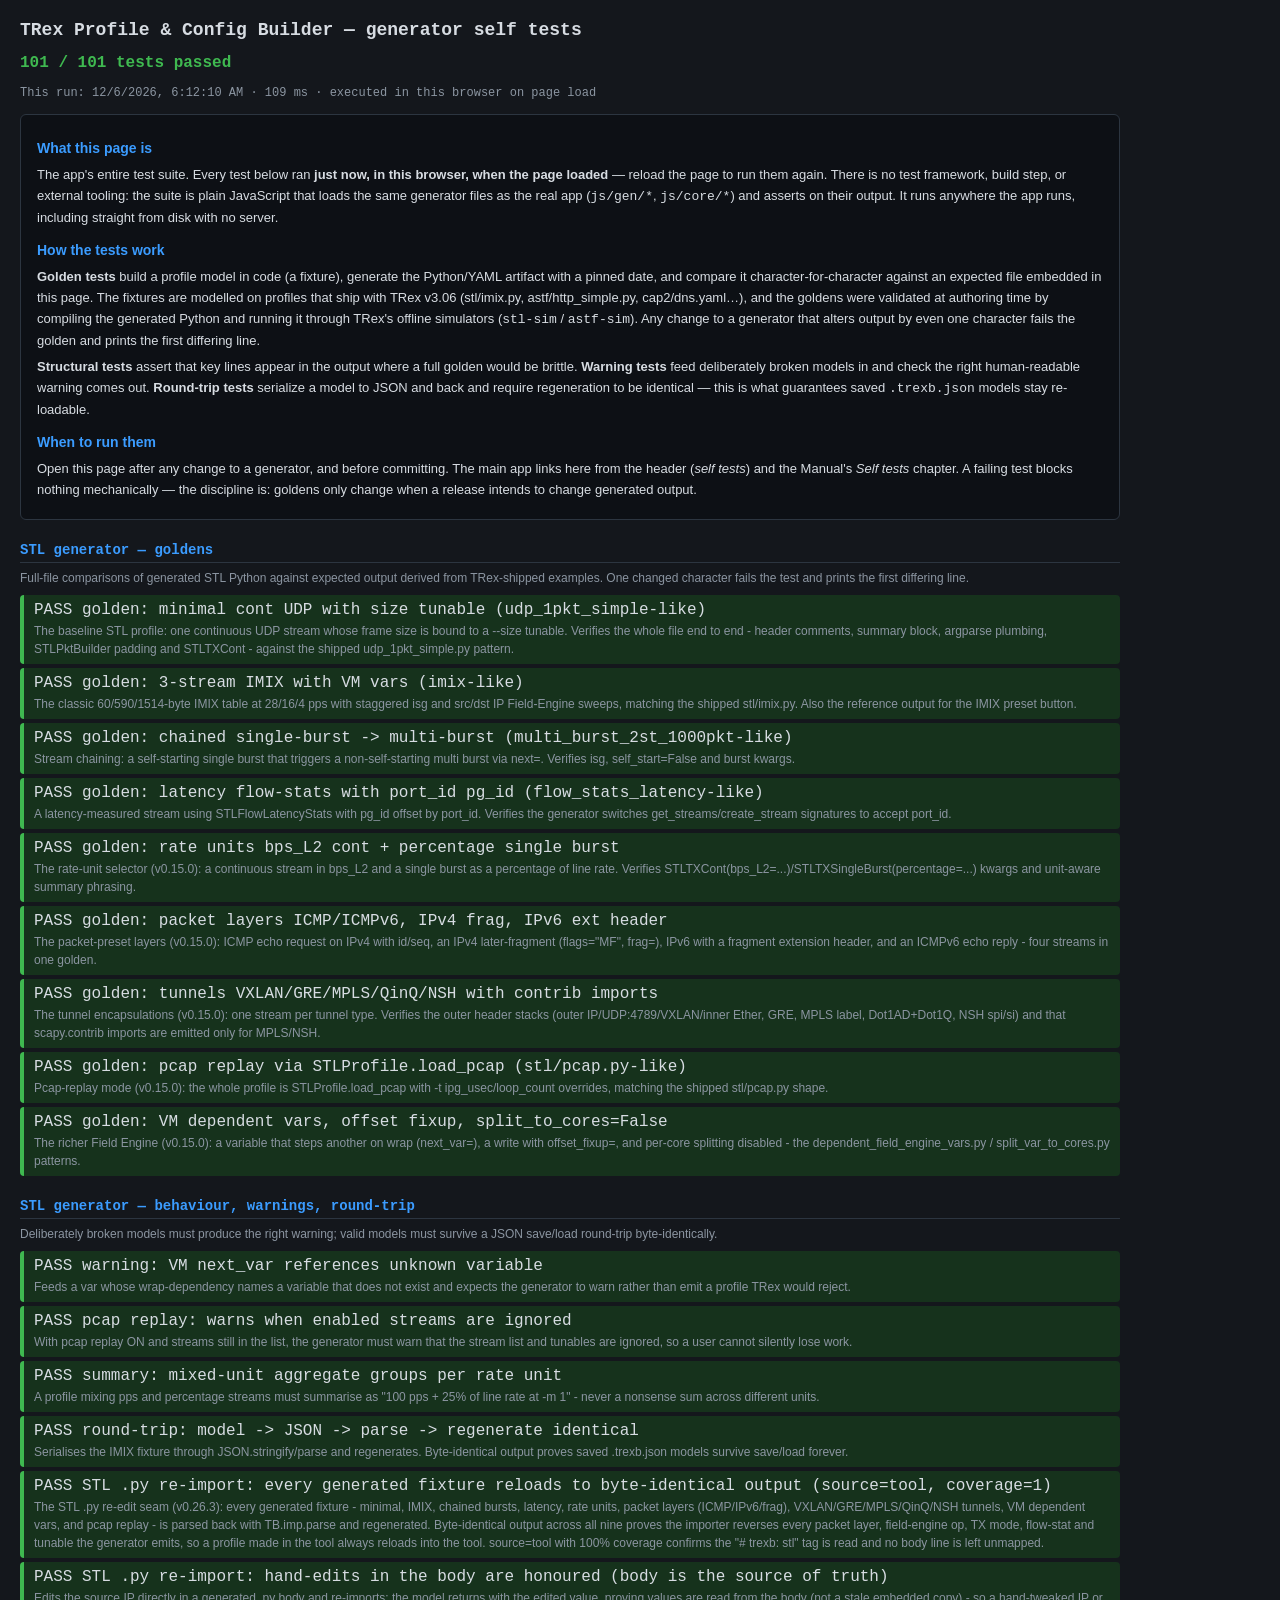
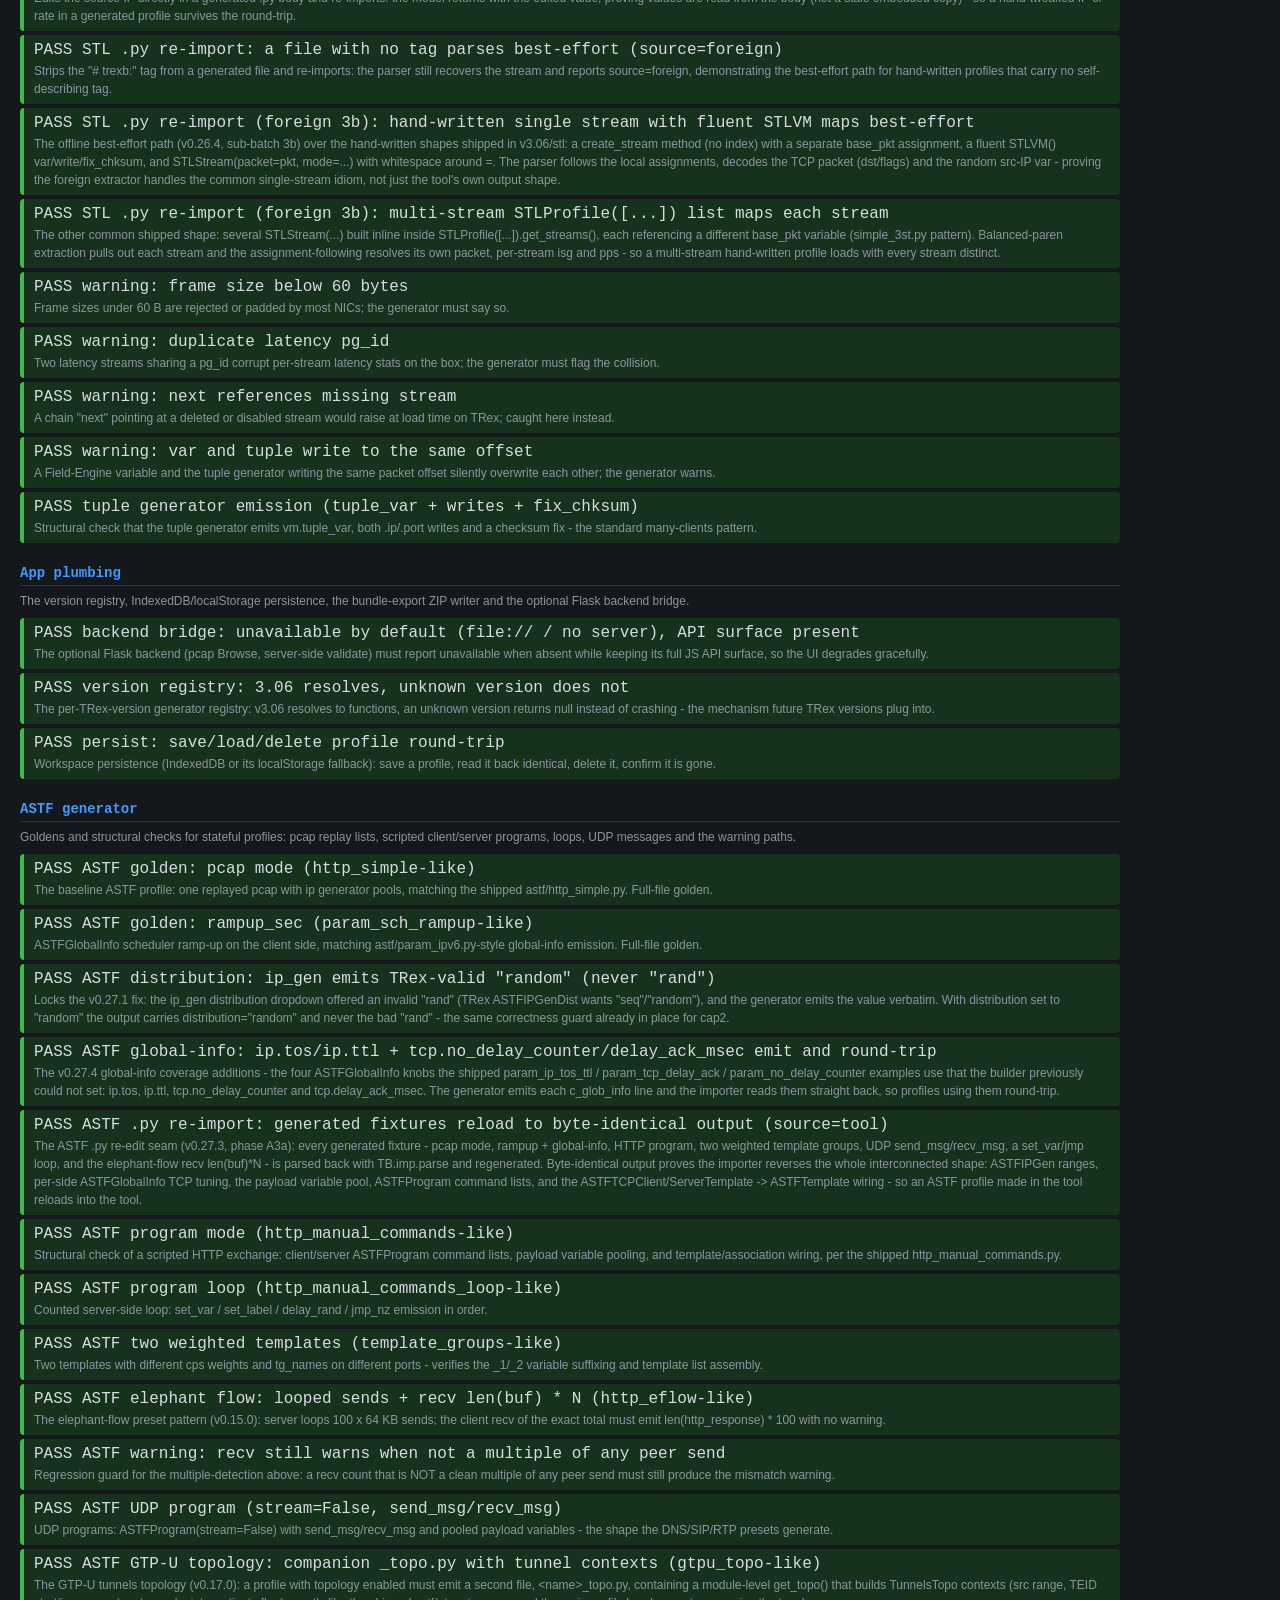
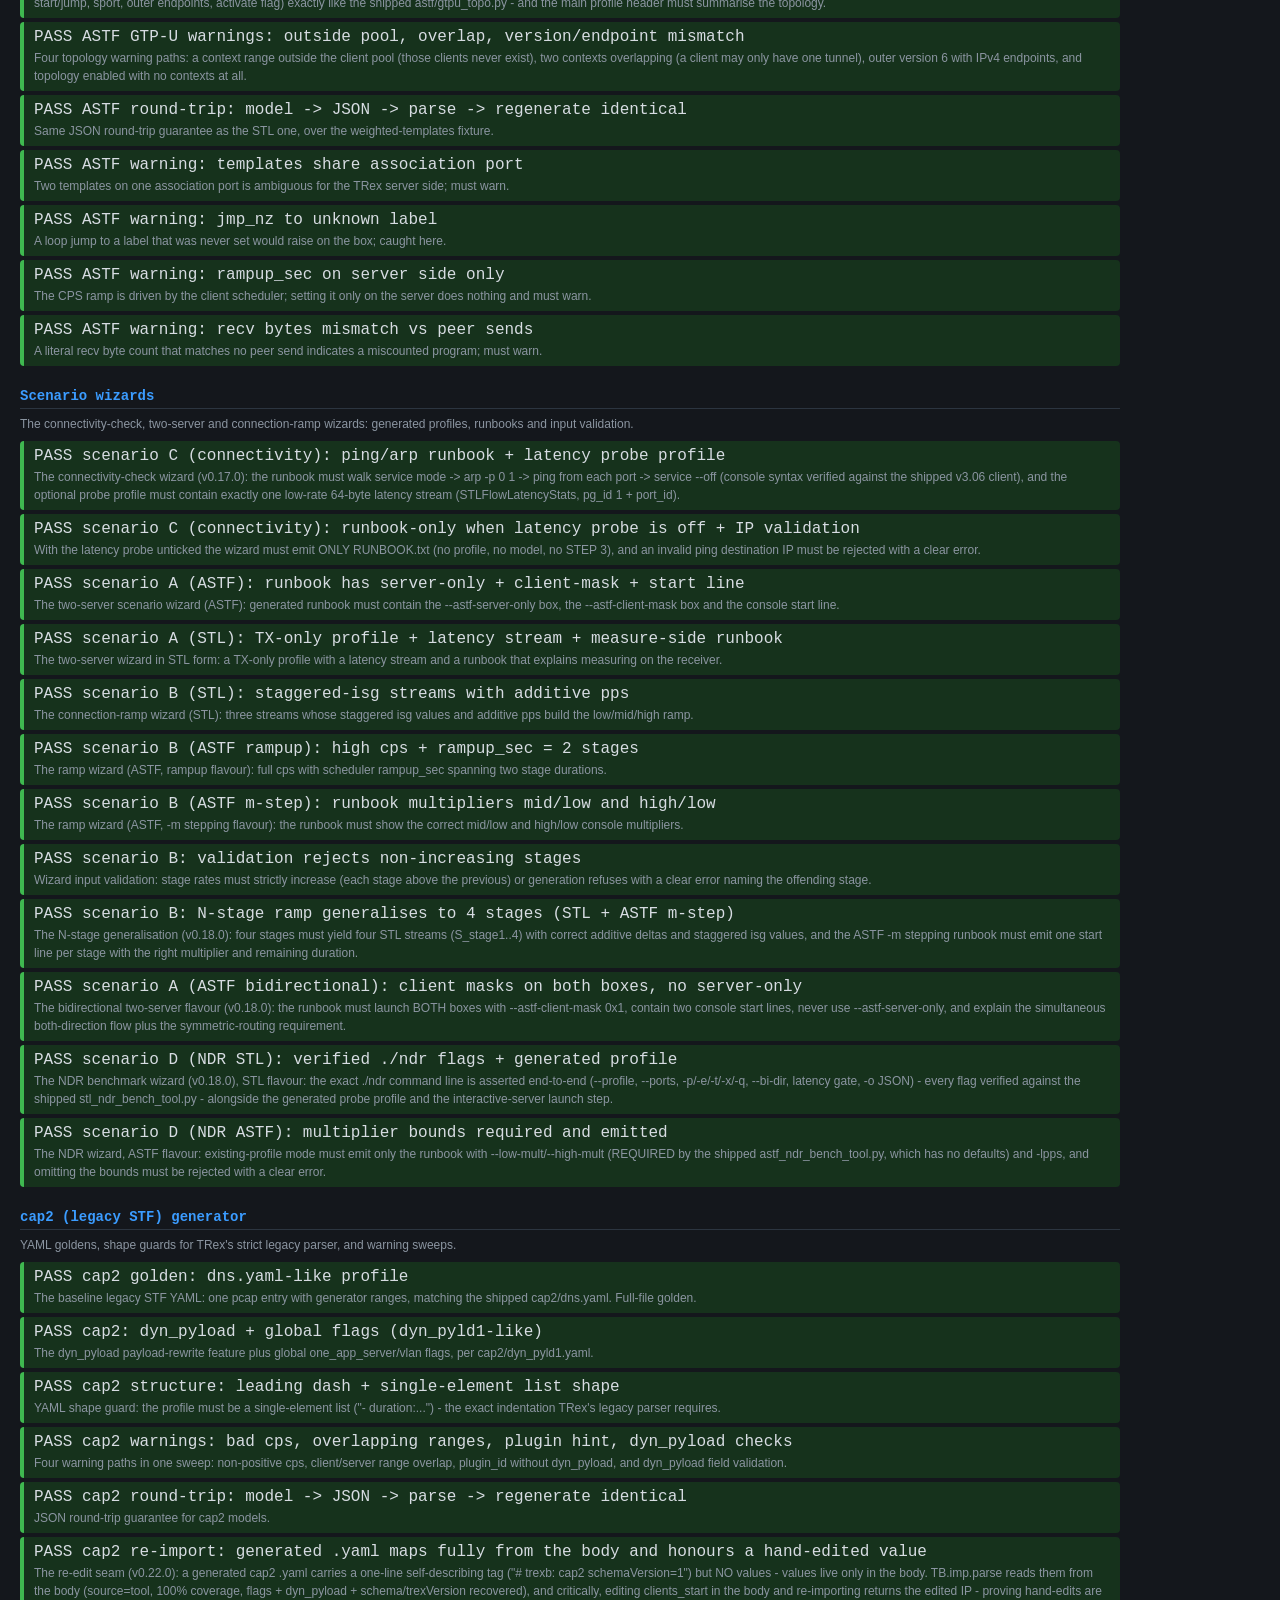
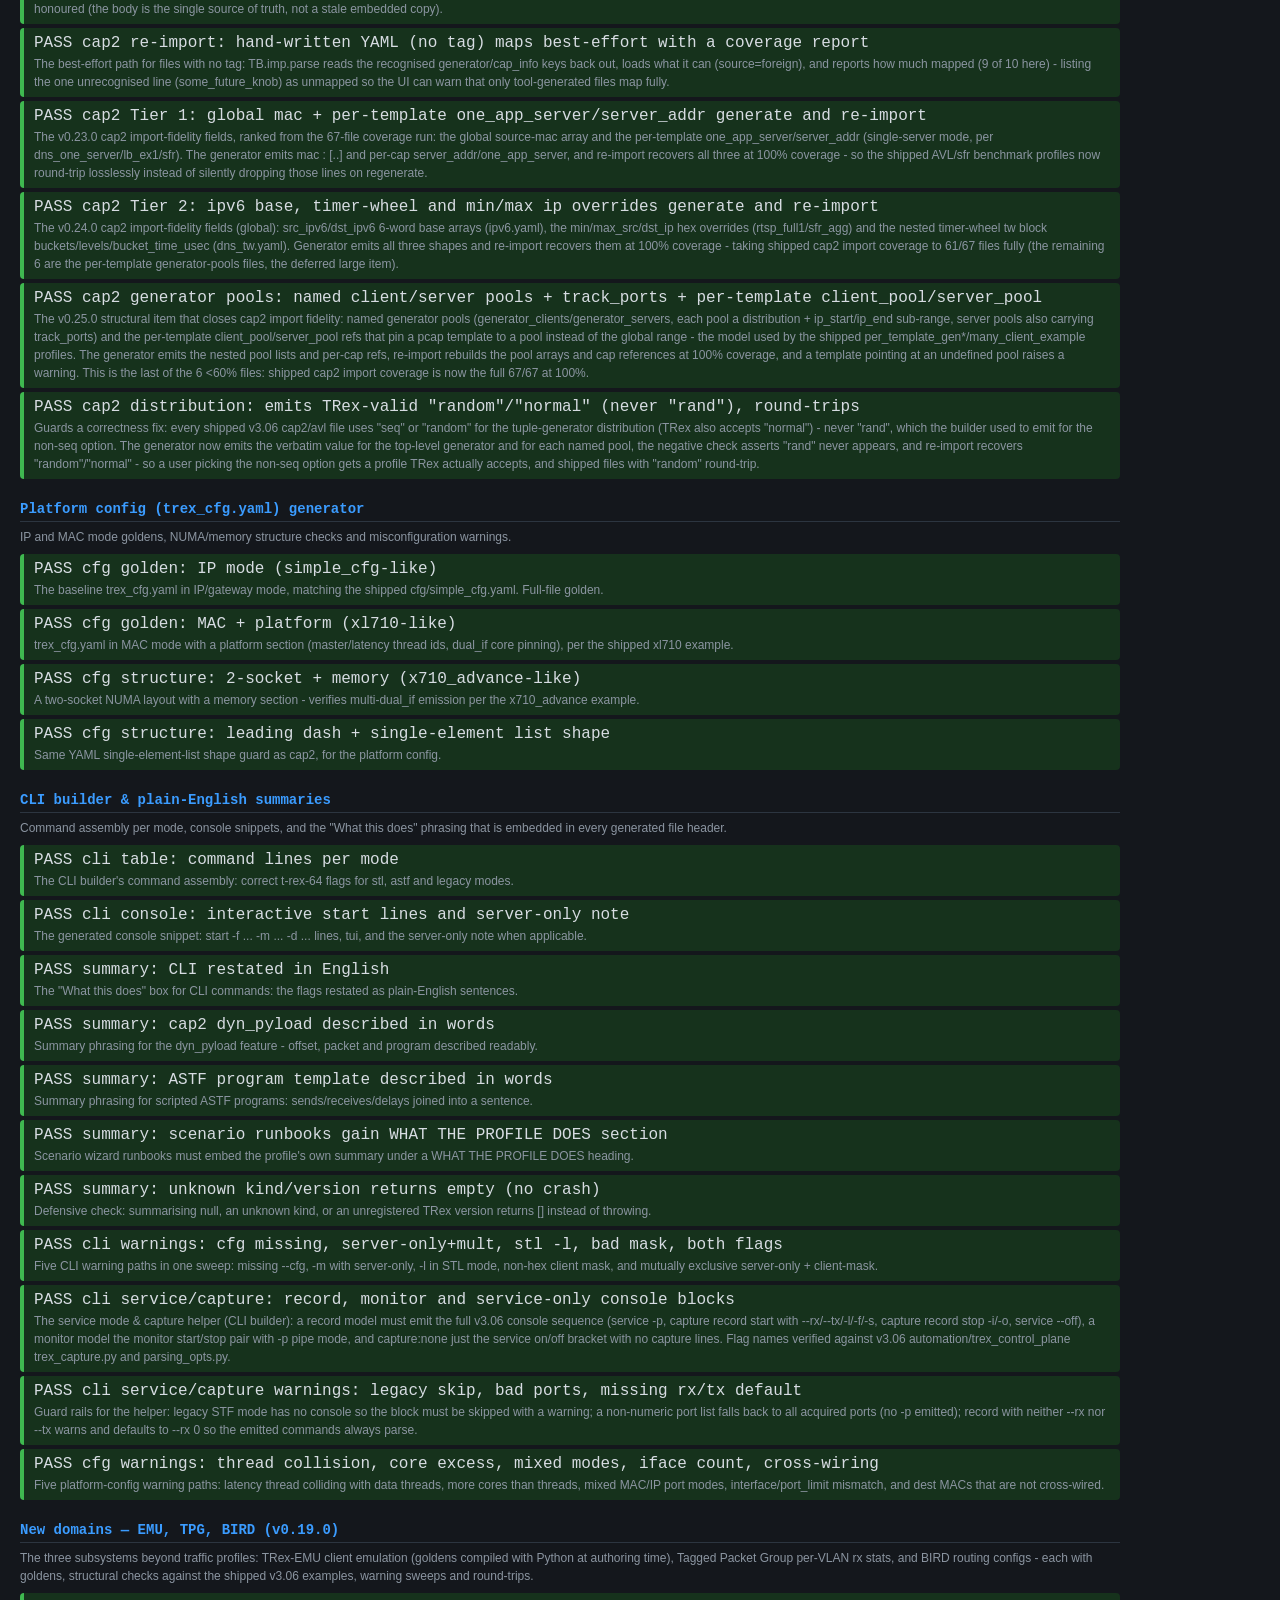
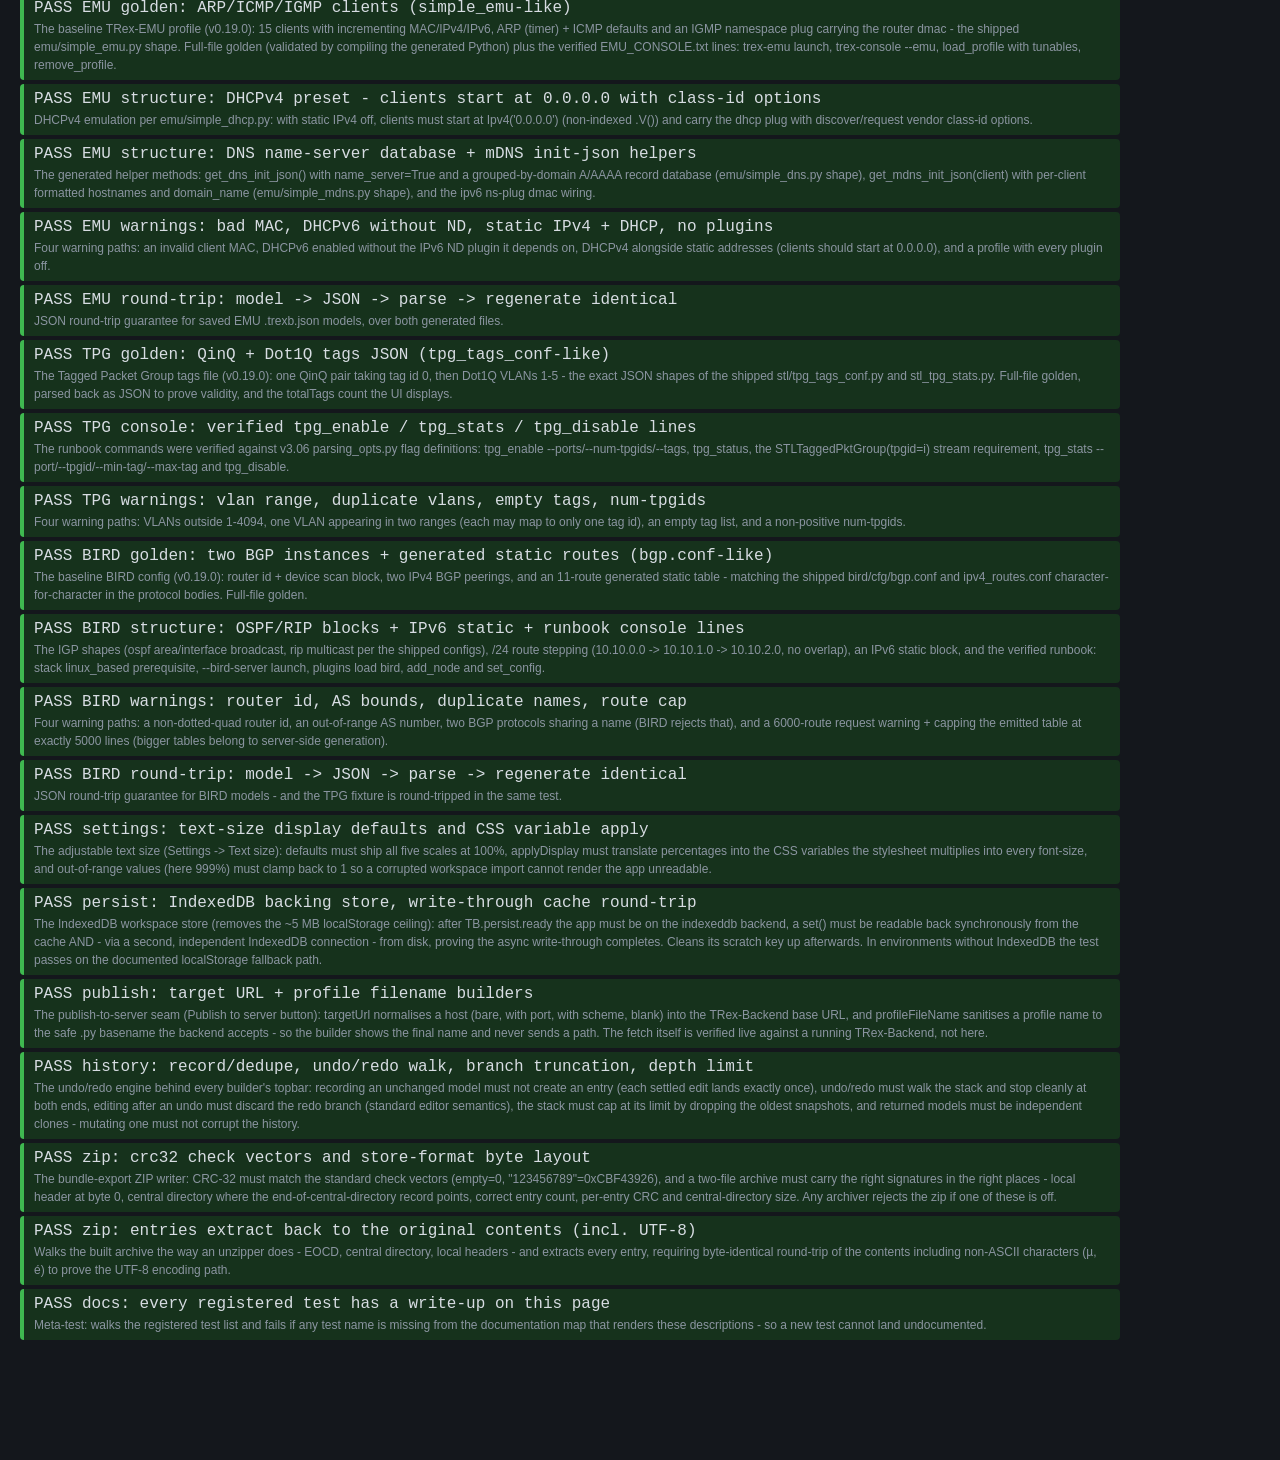
==== commit e7f355e1: "v0.27.4: ASTF mode-toggle relocation + global-info coverage - move the pcap/program Traffic mode sel" ====
--- a/tests.html
+++ b/tests.html
@@ -994,6 +994,24 @@
   var c = agen(m, NOW).files[0].content;
   var ok = c.indexOf('distribution="random"') !== -1 && !/distribution="rand"/.test(c);
   return { pass: ok, detail: ok ? '' : 'dist lines: ' + JSON.stringify(c.match(/distribution="[^"]*"/g) || []) };
+});
+
+test('ASTF global-info: ip.tos/ip.ttl + tcp.no_delay_counter/delay_ack_msec emit and round-trip', function () {
+  var m = JSON.parse(JSON.stringify(fxAstfHttp));
+  m.globals.client.tcp.no_delay_counter = 5;
+  m.globals.client.tcp.delay_ack_msec = 40;
+  m.globals.client.ip = { tos: 32, ttl: 64 };
+  var once = agen(m, NOW).files[0].content;
+  var need = ['c_glob_info.tcp.no_delay_counter = 5', 'c_glob_info.tcp.delay_ack_msec = 40',
+              'c_glob_info.ip.tos = 32', 'c_glob_info.ip.ttl = 64'];
+  for (var i = 0; i < need.length; i++) {
+    if (once.indexOf(need[i]) === -1) { return { pass: false, detail: 'missing: ' + TB.util.escapeHtml(need[i]) }; }
+  }
+  var res = TB.imp.parse(once, { kind: 'astf' });
+  var g = res.model.globals.client;
+  var ok = g.tcp.no_delay_counter === 5 && g.tcp.delay_ack_msec === 40 && g.ip.tos === 32 && g.ip.ttl === 64 &&
+    agen(res.model, NOW).files[0].content === once;
+  return { pass: ok, detail: ok ? '' : 'round-trip: ' + JSON.stringify({ ndc: g.tcp.no_delay_counter, dam: g.tcp.delay_ack_msec, ip: g.ip }) };
 });
 
 test('ASTF .py re-import: generated fixtures reload to byte-identical output (source=tool)', function () {
@@ -2540,6 +2558,8 @@
     'ASTFGlobalInfo scheduler ramp-up on the client side, matching astf/param_ipv6.py-style global-info emission. Full-file golden.',
   'ASTF distribution: ip_gen emits TRex-valid "random" (never "rand")':
     'Locks the v0.27.1 fix: the ip_gen distribution dropdown offered an invalid "rand" (TRex ASTFIPGenDist wants "seq"/"random"), and the generator emits the value verbatim. With distribution set to "random" the output carries distribution="random" and never the bad "rand" - the same correctness guard already in place for cap2.',
+  'ASTF global-info: ip.tos/ip.ttl + tcp.no_delay_counter/delay_ack_msec emit and round-trip':
+    'The v0.27.4 global-info coverage additions - the four ASTFGlobalInfo knobs the shipped param_ip_tos_ttl / param_tcp_delay_ack / param_no_delay_counter examples use that the builder previously could not set: ip.tos, ip.ttl, tcp.no_delay_counter and tcp.delay_ack_msec. The generator emits each c_glob_info line and the importer reads them straight back, so profiles using them round-trip.',
   'ASTF .py re-import: generated fixtures reload to byte-identical output (source=tool)':
     'The ASTF .py re-edit seam (v0.27.3, phase A3a): every generated fixture - pcap mode, rampup + global-info, HTTP program, two weighted template groups, UDP send_msg/recv_msg, a set_var/jmp loop, and the elephant-flow recv len(buf)*N - is parsed back with TB.imp.parse and regenerated. Byte-identical output proves the importer reverses the whole interconnected shape: ASTFIPGen ranges, per-side ASTFGlobalInfo TCP tuning, the payload variable pool, ASTFProgram command lists, and the ASTFTCPClient/ServerTemplate -> ASTFTemplate wiring - so an ASTF profile made in the tool reloads into the tool.',
   'ASTF program mode (http_manual_commands-like)':
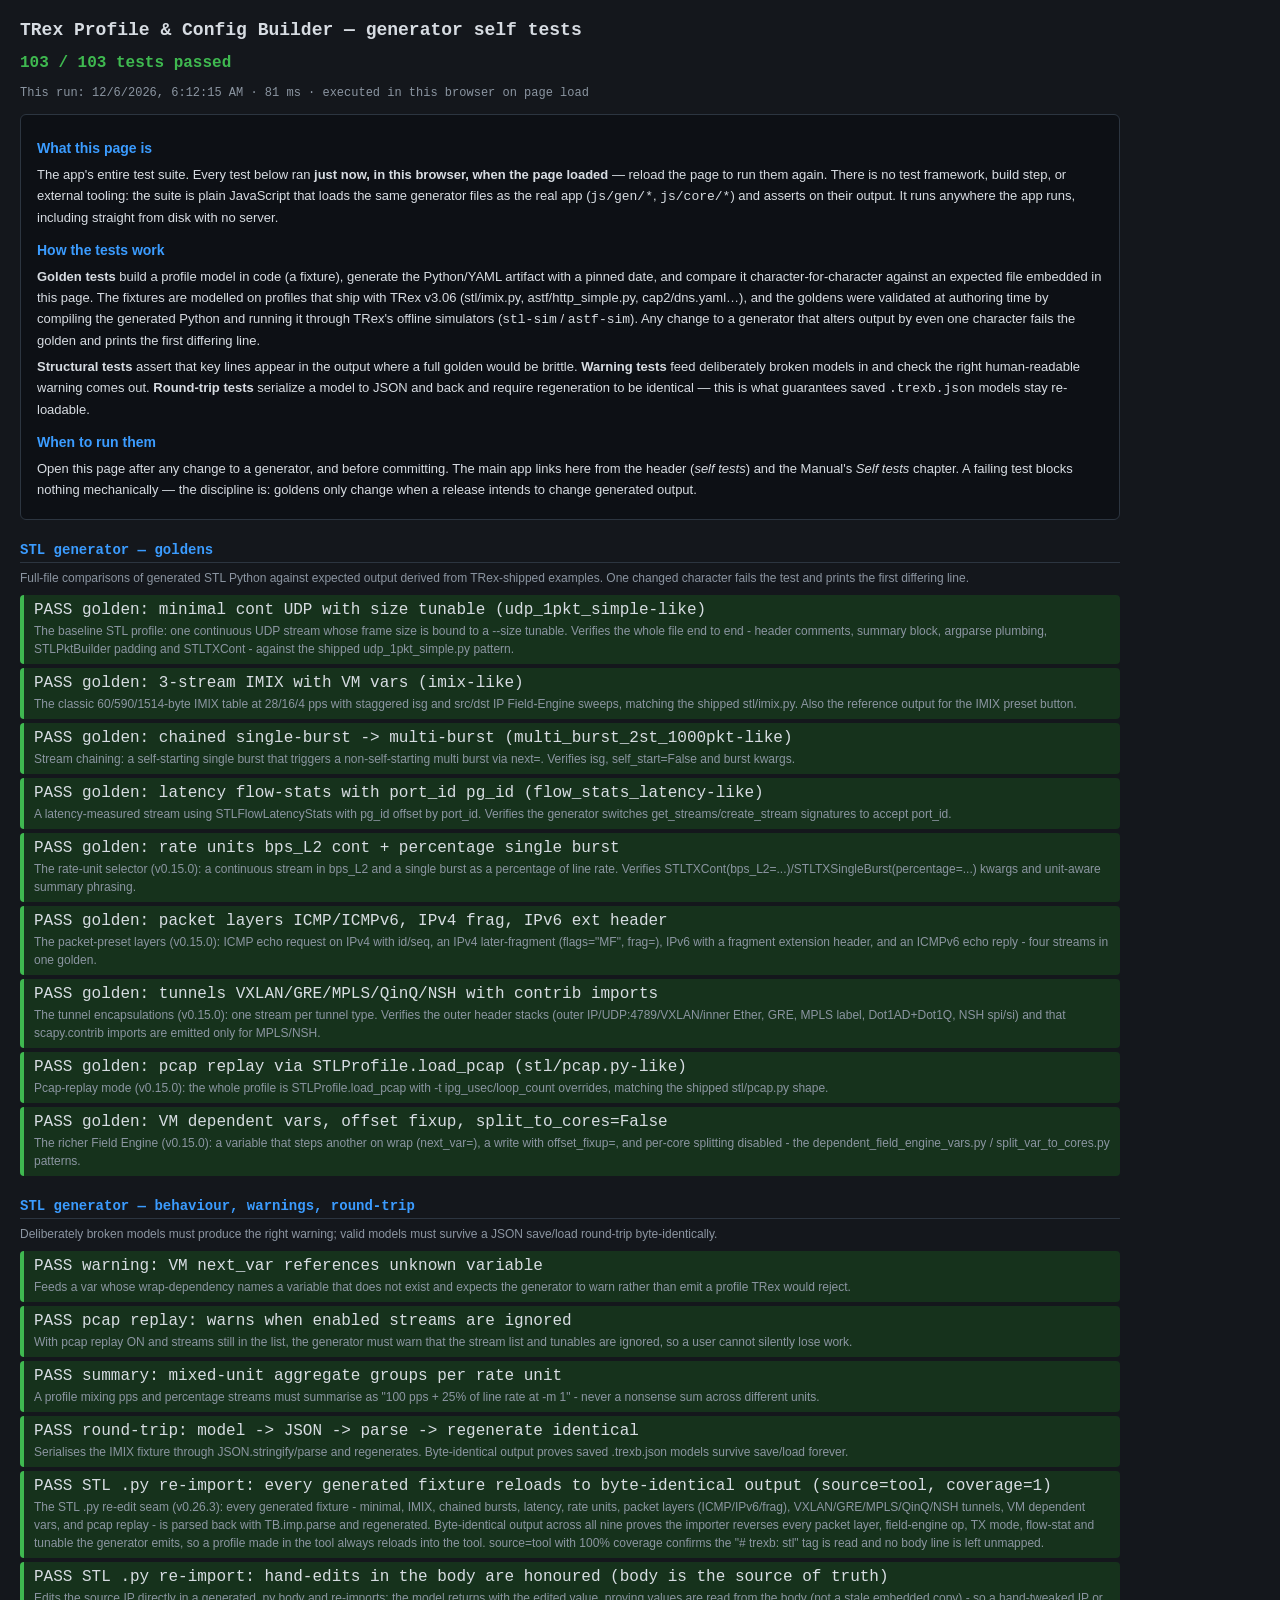
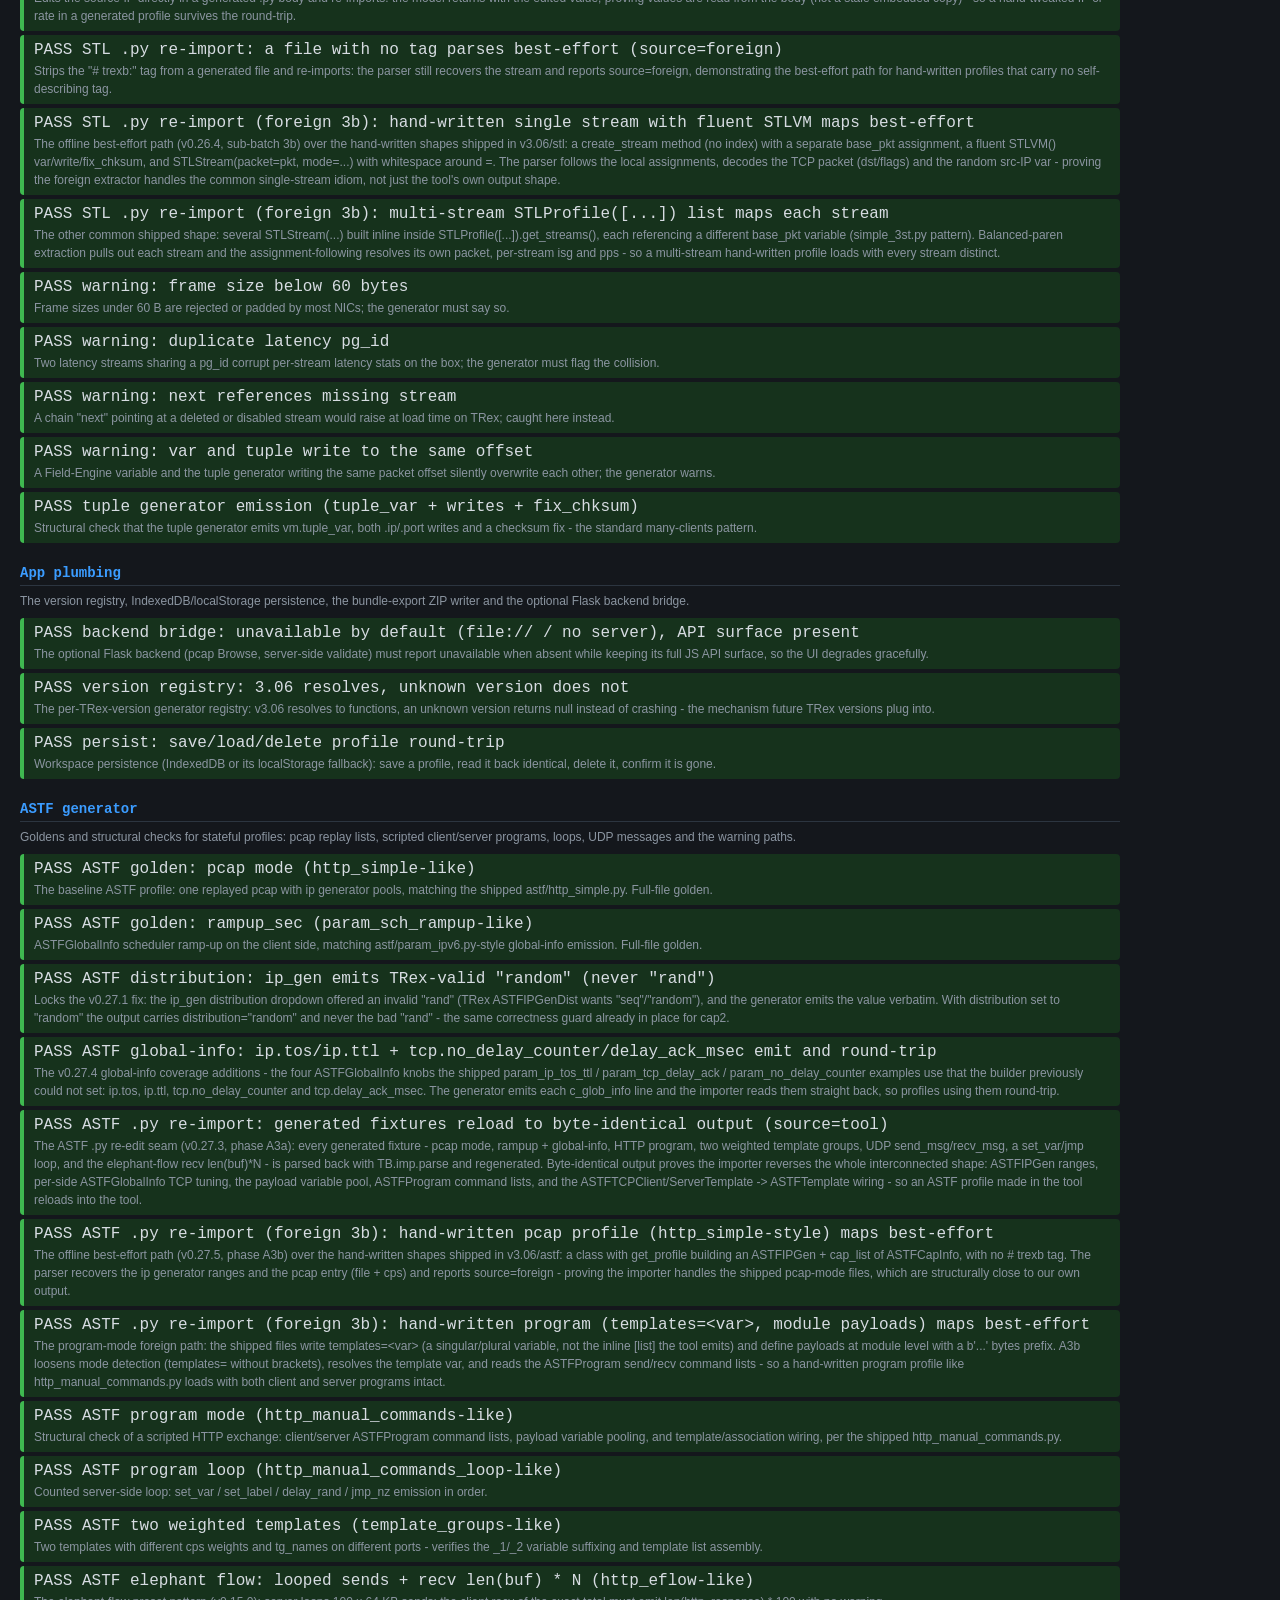
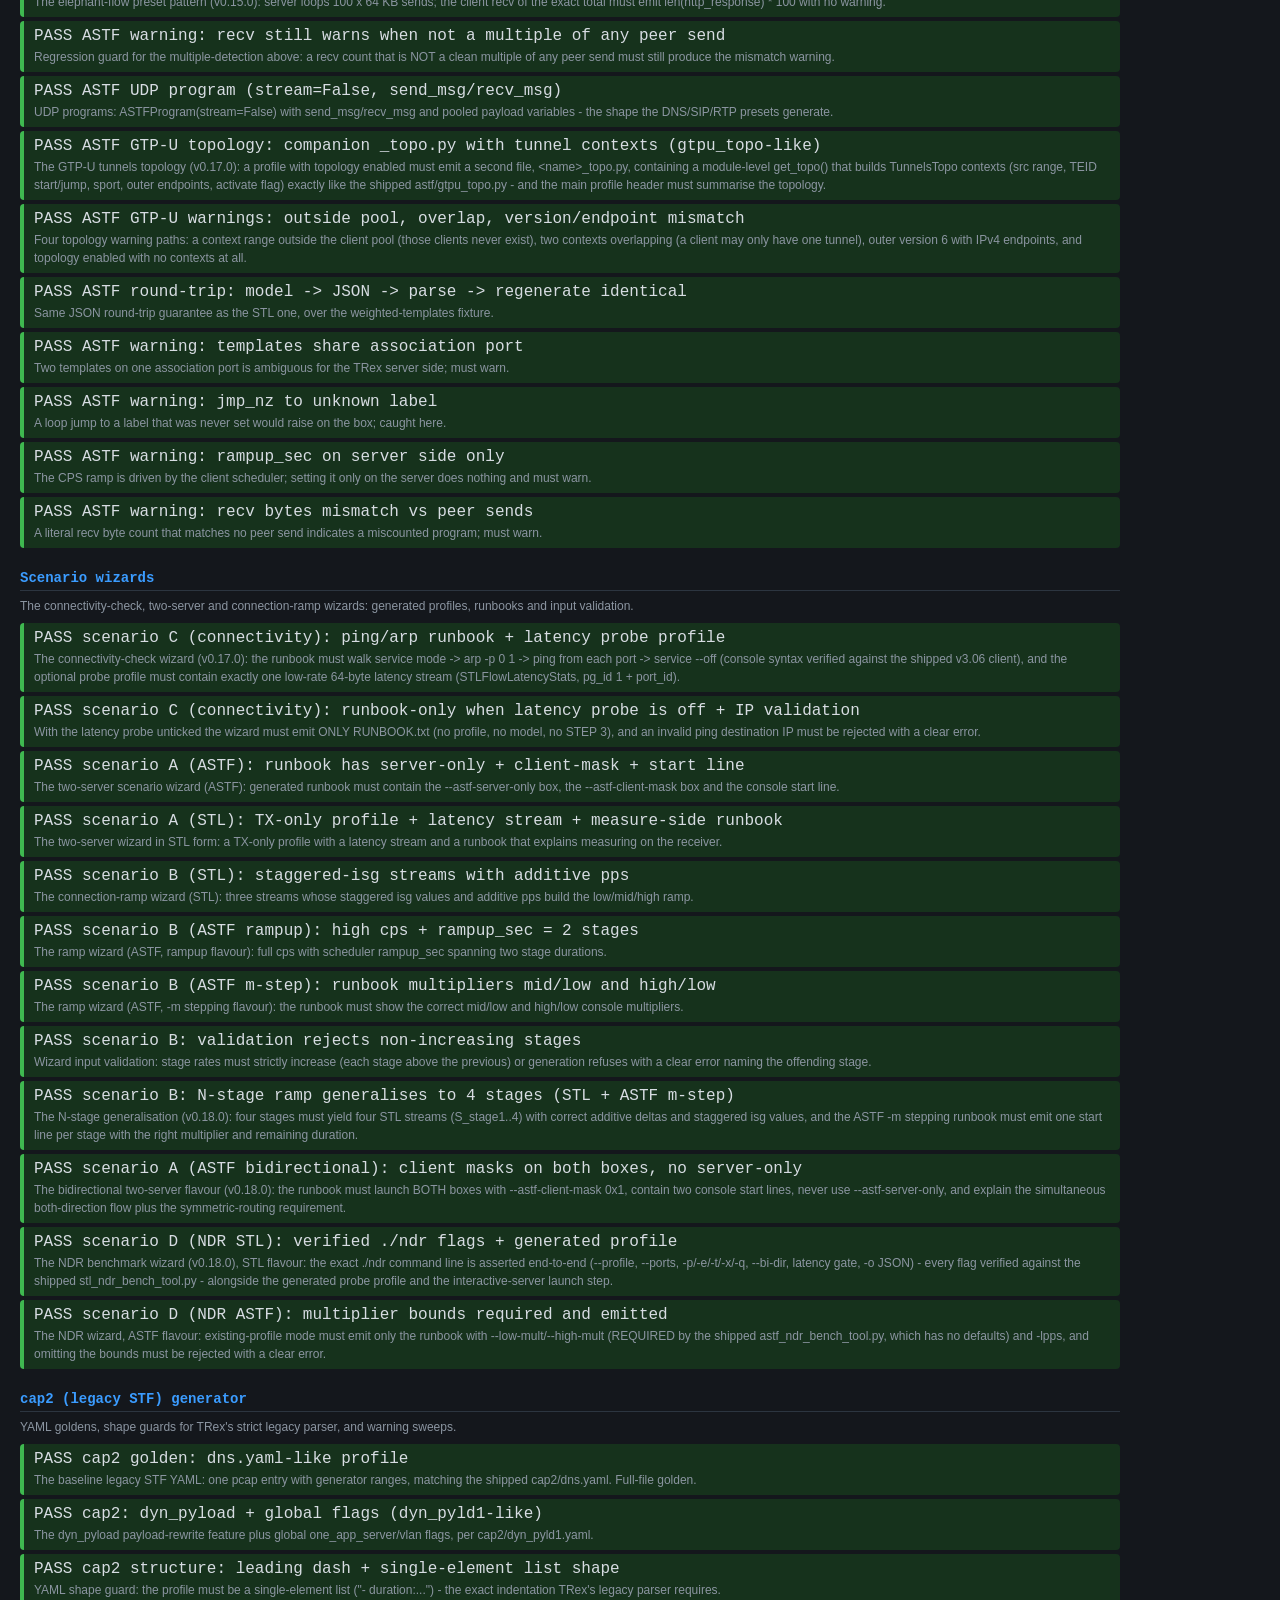
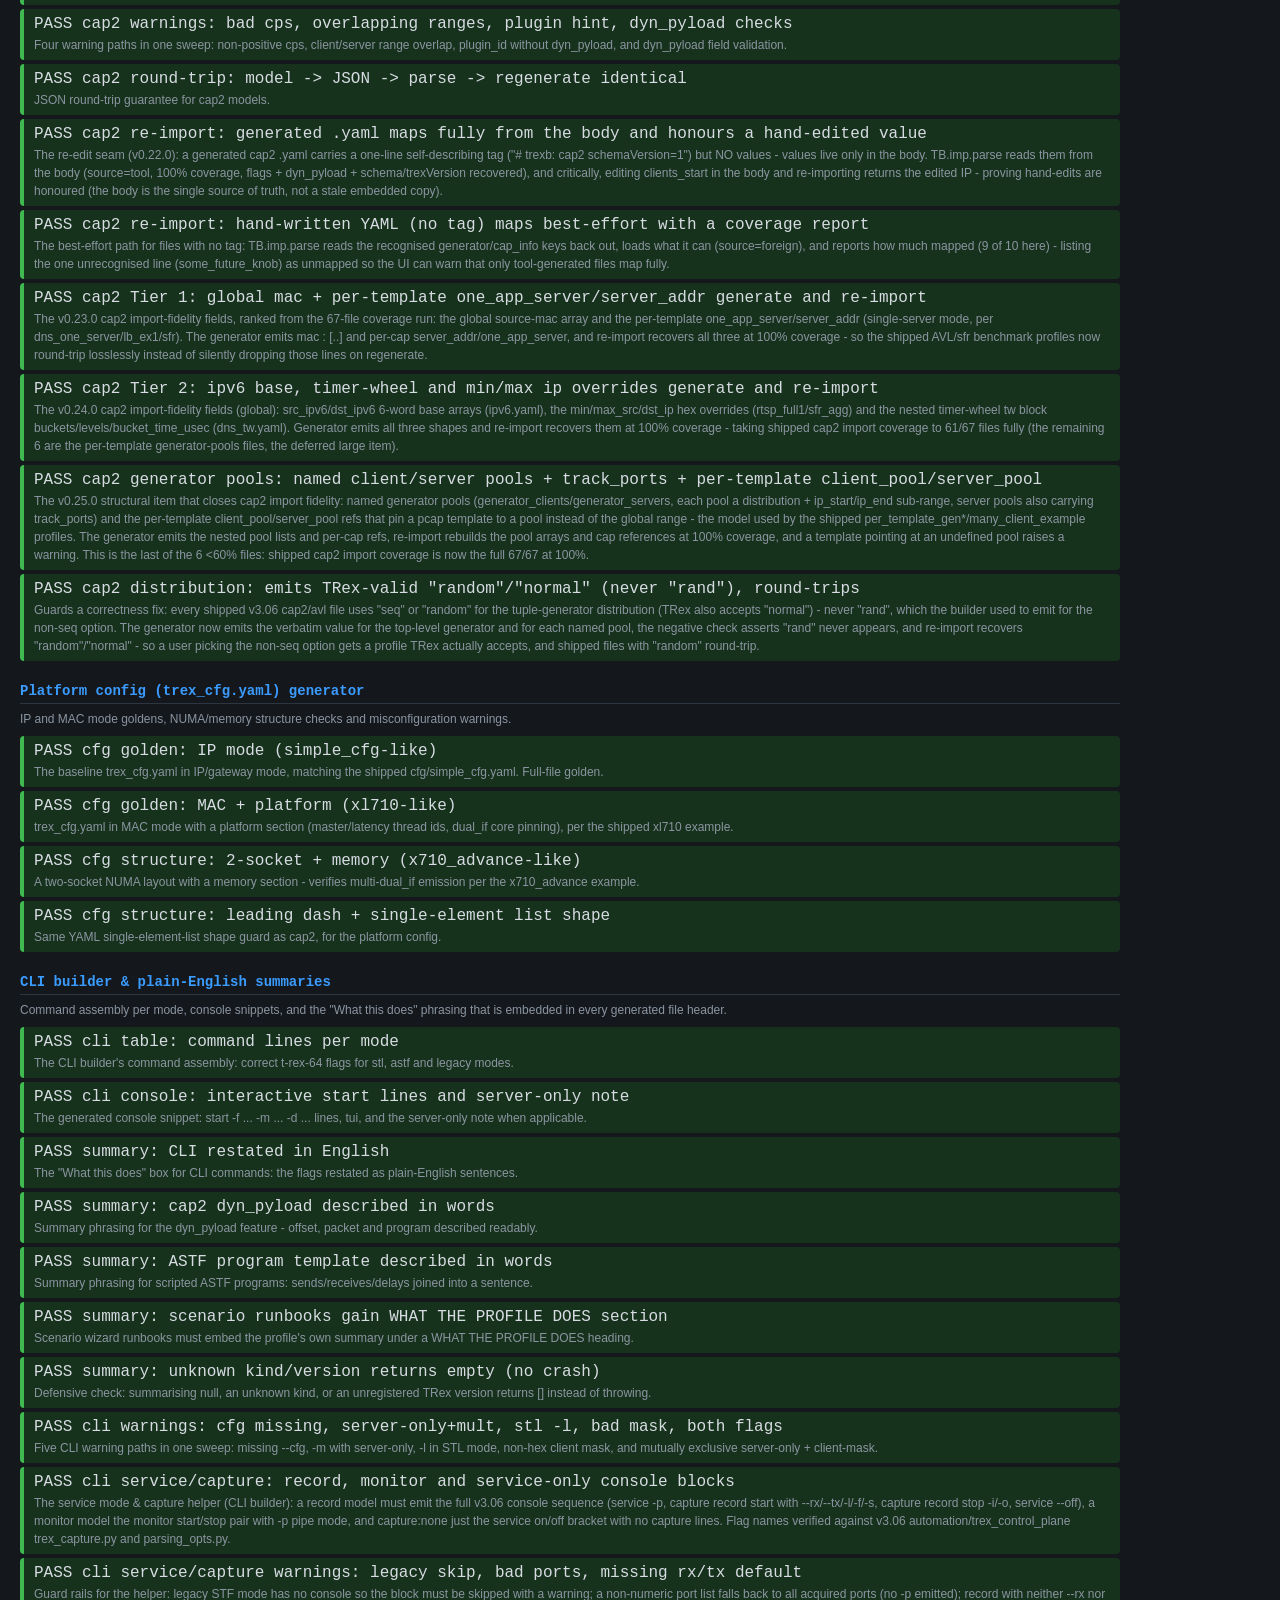
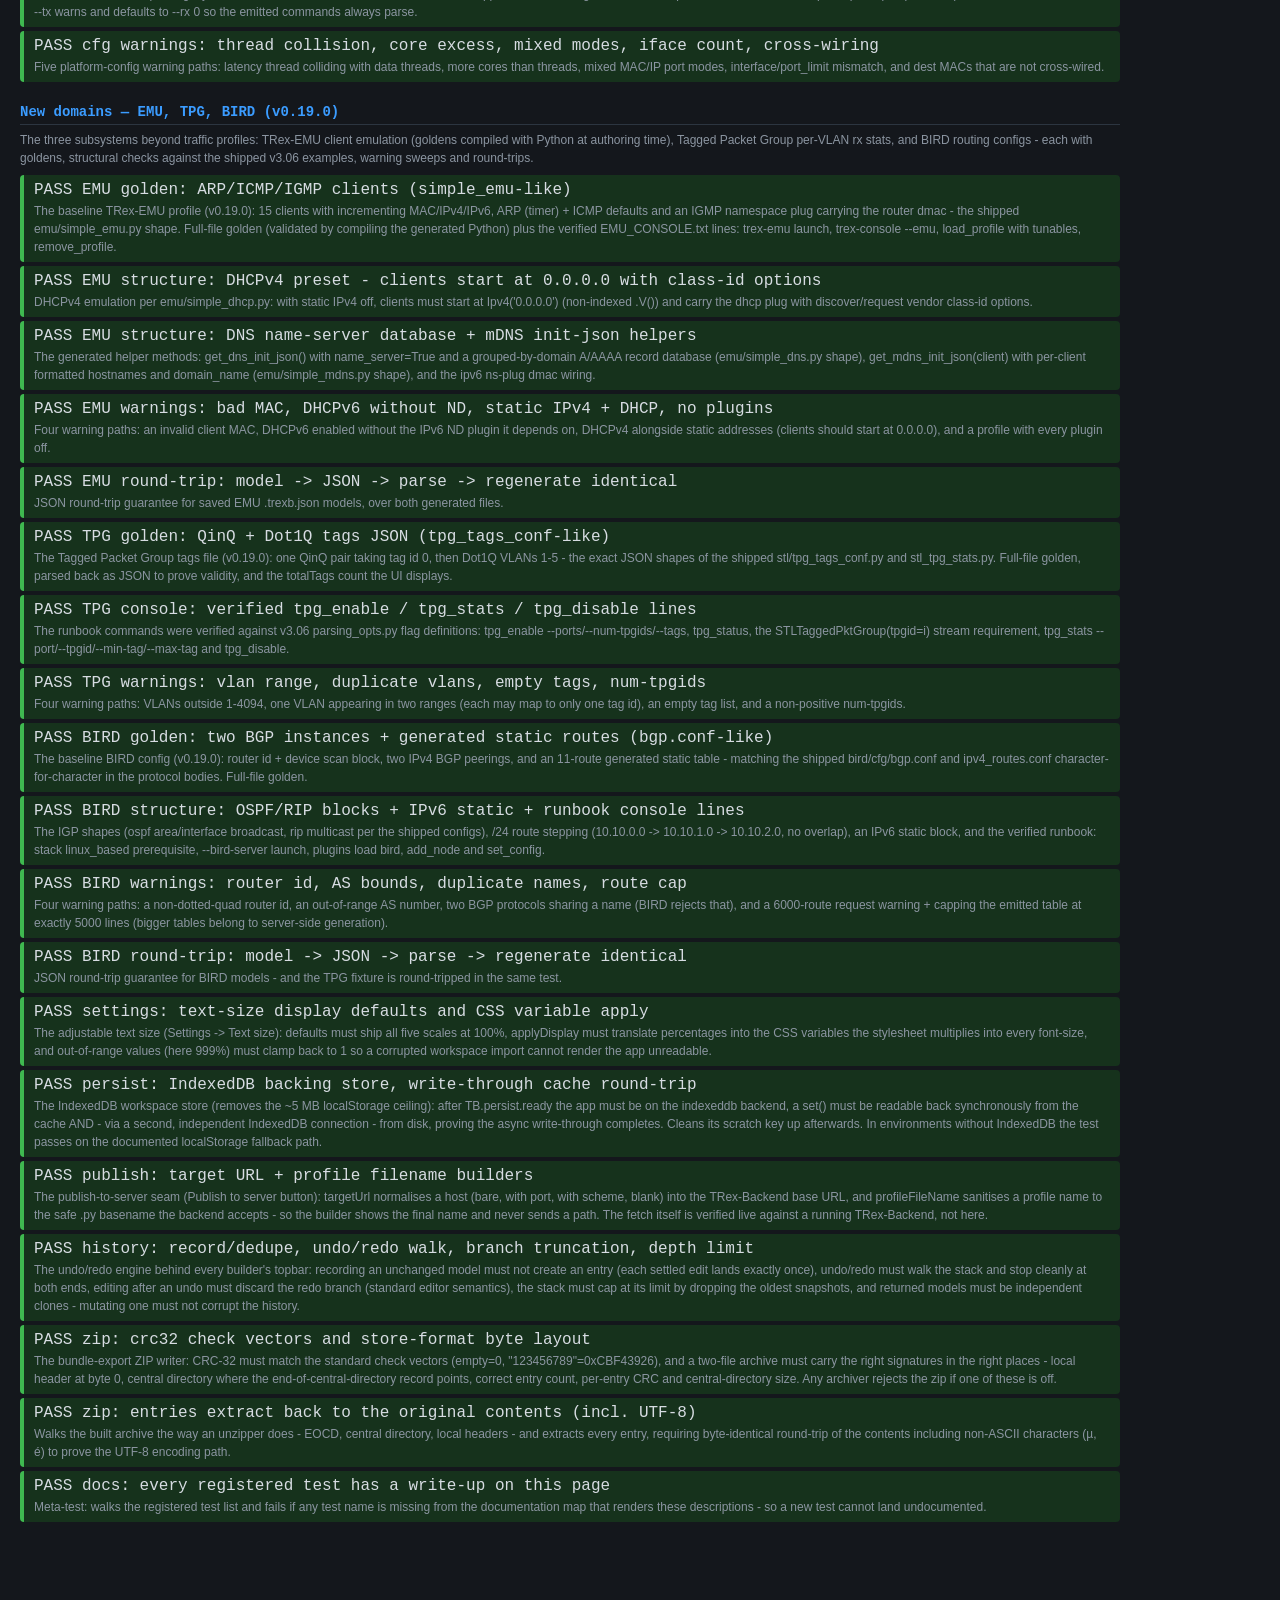
==== commit 1b93949c: "v0.27.5: ASTF .py offline foreign best-effort import (phase A3b) Shipped ASTF files are mostly struc" ====
--- a/tests.html
+++ b/tests.html
@@ -1030,6 +1030,62 @@
     if (once !== twice) { return { pass: false, detail: k + ': ' + firstDiff(once, twice) }; }
   }
   return { pass: true };
+});
+
+test('ASTF .py re-import (foreign 3b): hand-written pcap profile (http_simple-style) maps best-effort', function () {
+  var src = [
+    'from trex.astf.api import *',
+    'class Prof1():',
+    '    def get_profile(self, tunables, **kwargs):',
+    '        ip_gen_c = ASTFIPGenDist(ip_range=["16.0.0.0", "16.0.0.255"], distribution="seq")',
+    '        ip_gen_s = ASTFIPGenDist(ip_range=["48.0.0.0", "48.0.255.255"], distribution="seq")',
+    '        ip_gen = ASTFIPGen(glob=ASTFIPGenGlobal(ip_offset="1.0.0.0"),',
+    '                           dist_client=ip_gen_c,',
+    '                           dist_server=ip_gen_s)',
+    '        return ASTFProfile(default_ip_gen=ip_gen,',
+    '                            cap_list=[ASTFCapInfo(file="../avl/delay_10_http_browsing_0.pcap",',
+    '                            cps=2.776)])',
+    'def register():',
+    '    return Prof1()'
+  ].join('\n');
+  var res = TB.imp.parse(src, { kind: 'astf' });
+  if (!res.ok) { return { pass: false, detail: 'parse failed - ' + res.error }; }
+  var ok = res.source === 'foreign' && res.model.mode === 'pcap' && res.model.capList.length === 1 &&
+    res.model.capList[0].file === '../avl/delay_10_http_browsing_0.pcap' && res.model.capList[0].cps === 2.776 &&
+    res.model.ipGen.client.start === '16.0.0.0';
+  return { pass: ok, detail: ok ? '' : JSON.stringify({ src: res.source, mode: res.model.mode, caps: res.model.capList }) };
+});
+
+test('ASTF .py re-import (foreign 3b): hand-written program (templates=<var>, module payloads) maps best-effort', function () {
+  var src = [
+    'from trex.astf.api import *',
+    "http_req = b'GET / HTTP/1.1\\r\\n\\r\\n'",
+    "http_response = 'HTTP/1.1 200 OK\\r\\nContent-Length: 10\\r\\n\\r\\n0123456789'",
+    'class Prof1():',
+    '    def get_profile(self, tunables, **kwargs):',
+    '        prog_c = ASTFProgram()',
+    '        prog_c.send(http_req)',
+    '        prog_c.recv(len(http_response))',
+    '        prog_s = ASTFProgram()',
+    '        prog_s.recv(len(http_req))',
+    '        prog_s.send(http_response)',
+    '        ip_gen_c = ASTFIPGenDist(ip_range=["16.0.0.0", "16.0.0.255"], distribution="seq")',
+    '        ip_gen_s = ASTFIPGenDist(ip_range=["48.0.0.0", "48.0.255.255"], distribution="seq")',
+    '        ip_gen = ASTFIPGen(glob=ASTFIPGenGlobal(ip_offset="1.0.0.0"), dist_client=ip_gen_c, dist_server=ip_gen_s)',
+    '        temp_c = ASTFTCPClientTemplate(program=prog_c,ip_gen=ip_gen)',
+    '        temp_s = ASTFTCPServerTemplate(program=prog_s)',
+    '        template = ASTFTemplate(client_template=temp_c, server_template=temp_s)',
+    '        return ASTFProfile(default_ip_gen=ip_gen, templates=template)',
+    'def register():',
+    '    return Prof1()'
+  ].join('\n');
+  var res = TB.imp.parse(src, { kind: 'astf' });
+  if (!res.ok) { return { pass: false, detail: 'parse failed - ' + res.error }; }
+  var t = res.model.templates[0];
+  var ok = res.source === 'foreign' && res.model.mode === 'program' && res.model.templates.length === 1 &&
+    t.client.commands.length === 2 && t.client.commands[0].op === 'send' && t.client.commands[1].op === 'recv' &&
+    t.server.commands.length === 2 && t.server.commands[1].op === 'send';
+  return { pass: ok, detail: ok ? '' : JSON.stringify({ src: res.source, mode: res.model.mode, n: res.model.templates.length, t: t }) };
 });
 
 astfContains('ASTF program mode (http_manual_commands-like)', fxAstfProgram, [
@@ -2560,6 +2616,10 @@
     'Locks the v0.27.1 fix: the ip_gen distribution dropdown offered an invalid "rand" (TRex ASTFIPGenDist wants "seq"/"random"), and the generator emits the value verbatim. With distribution set to "random" the output carries distribution="random" and never the bad "rand" - the same correctness guard already in place for cap2.',
   'ASTF global-info: ip.tos/ip.ttl + tcp.no_delay_counter/delay_ack_msec emit and round-trip':
     'The v0.27.4 global-info coverage additions - the four ASTFGlobalInfo knobs the shipped param_ip_tos_ttl / param_tcp_delay_ack / param_no_delay_counter examples use that the builder previously could not set: ip.tos, ip.ttl, tcp.no_delay_counter and tcp.delay_ack_msec. The generator emits each c_glob_info line and the importer reads them straight back, so profiles using them round-trip.',
+  'ASTF .py re-import (foreign 3b): hand-written pcap profile (http_simple-style) maps best-effort':
+    'The offline best-effort path (v0.27.5, phase A3b) over the hand-written shapes shipped in v3.06/astf: a class with get_profile building an ASTFIPGen + cap_list of ASTFCapInfo, with no # trexb tag. The parser recovers the ip generator ranges and the pcap entry (file + cps) and reports source=foreign - proving the importer handles the shipped pcap-mode files, which are structurally close to our own output.',
+  'ASTF .py re-import (foreign 3b): hand-written program (templates=<var>, module payloads) maps best-effort':
+    'The program-mode foreign path: the shipped files write templates=<var> (a singular/plural variable, not the inline [list] the tool emits) and define payloads at module level with a b\'...\' bytes prefix. A3b loosens mode detection (templates= without brackets), resolves the template var, and reads the ASTFProgram send/recv command lists - so a hand-written program profile like http_manual_commands.py loads with both client and server programs intact.',
   'ASTF .py re-import: generated fixtures reload to byte-identical output (source=tool)':
     'The ASTF .py re-edit seam (v0.27.3, phase A3a): every generated fixture - pcap mode, rampup + global-info, HTTP program, two weighted template groups, UDP send_msg/recv_msg, a set_var/jmp loop, and the elephant-flow recv len(buf)*N - is parsed back with TB.imp.parse and regenerated. Byte-identical output proves the importer reverses the whole interconnected shape: ASTFIPGen ranges, per-side ASTFGlobalInfo TCP tuning, the payload variable pool, ASTFProgram command lists, and the ASTFTCPClient/ServerTemplate -> ASTFTemplate wiring - so an ASTF profile made in the tool reloads into the tool.',
   'ASTF program mode (http_manual_commands-like)':
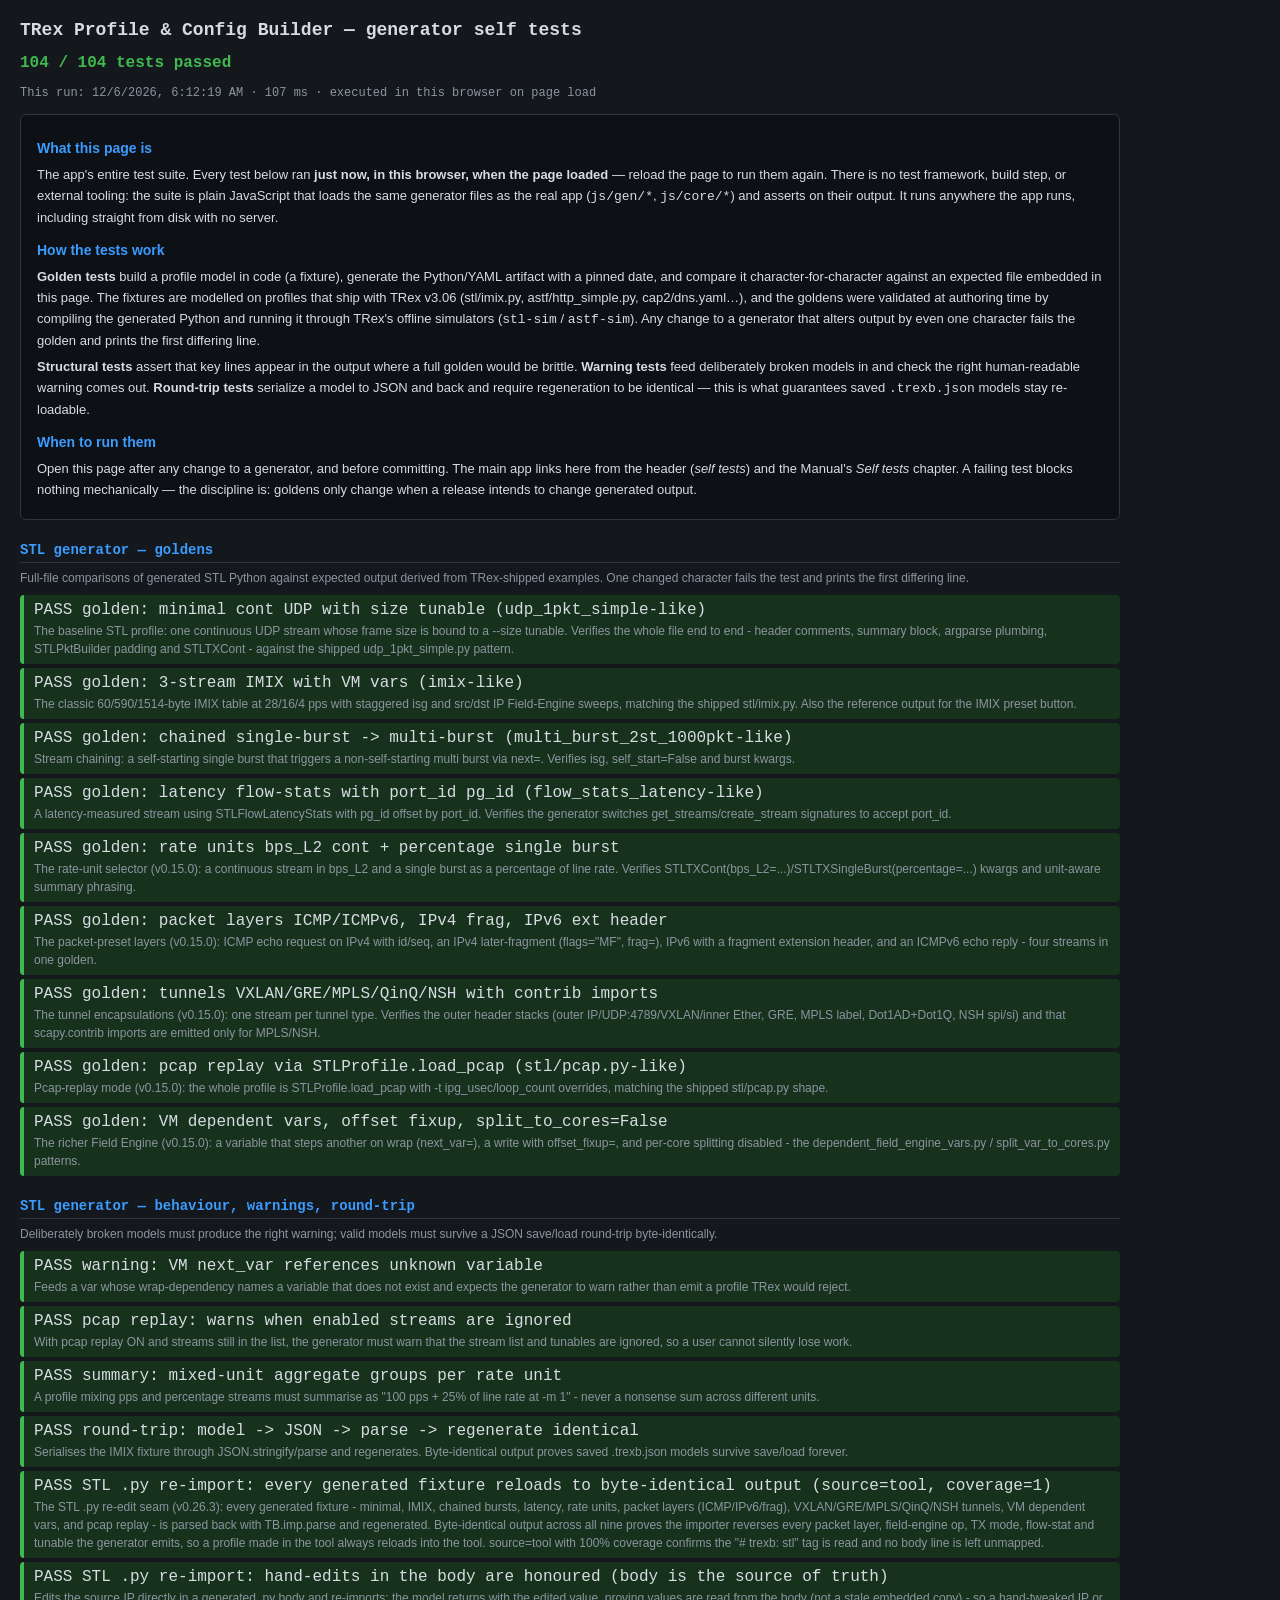
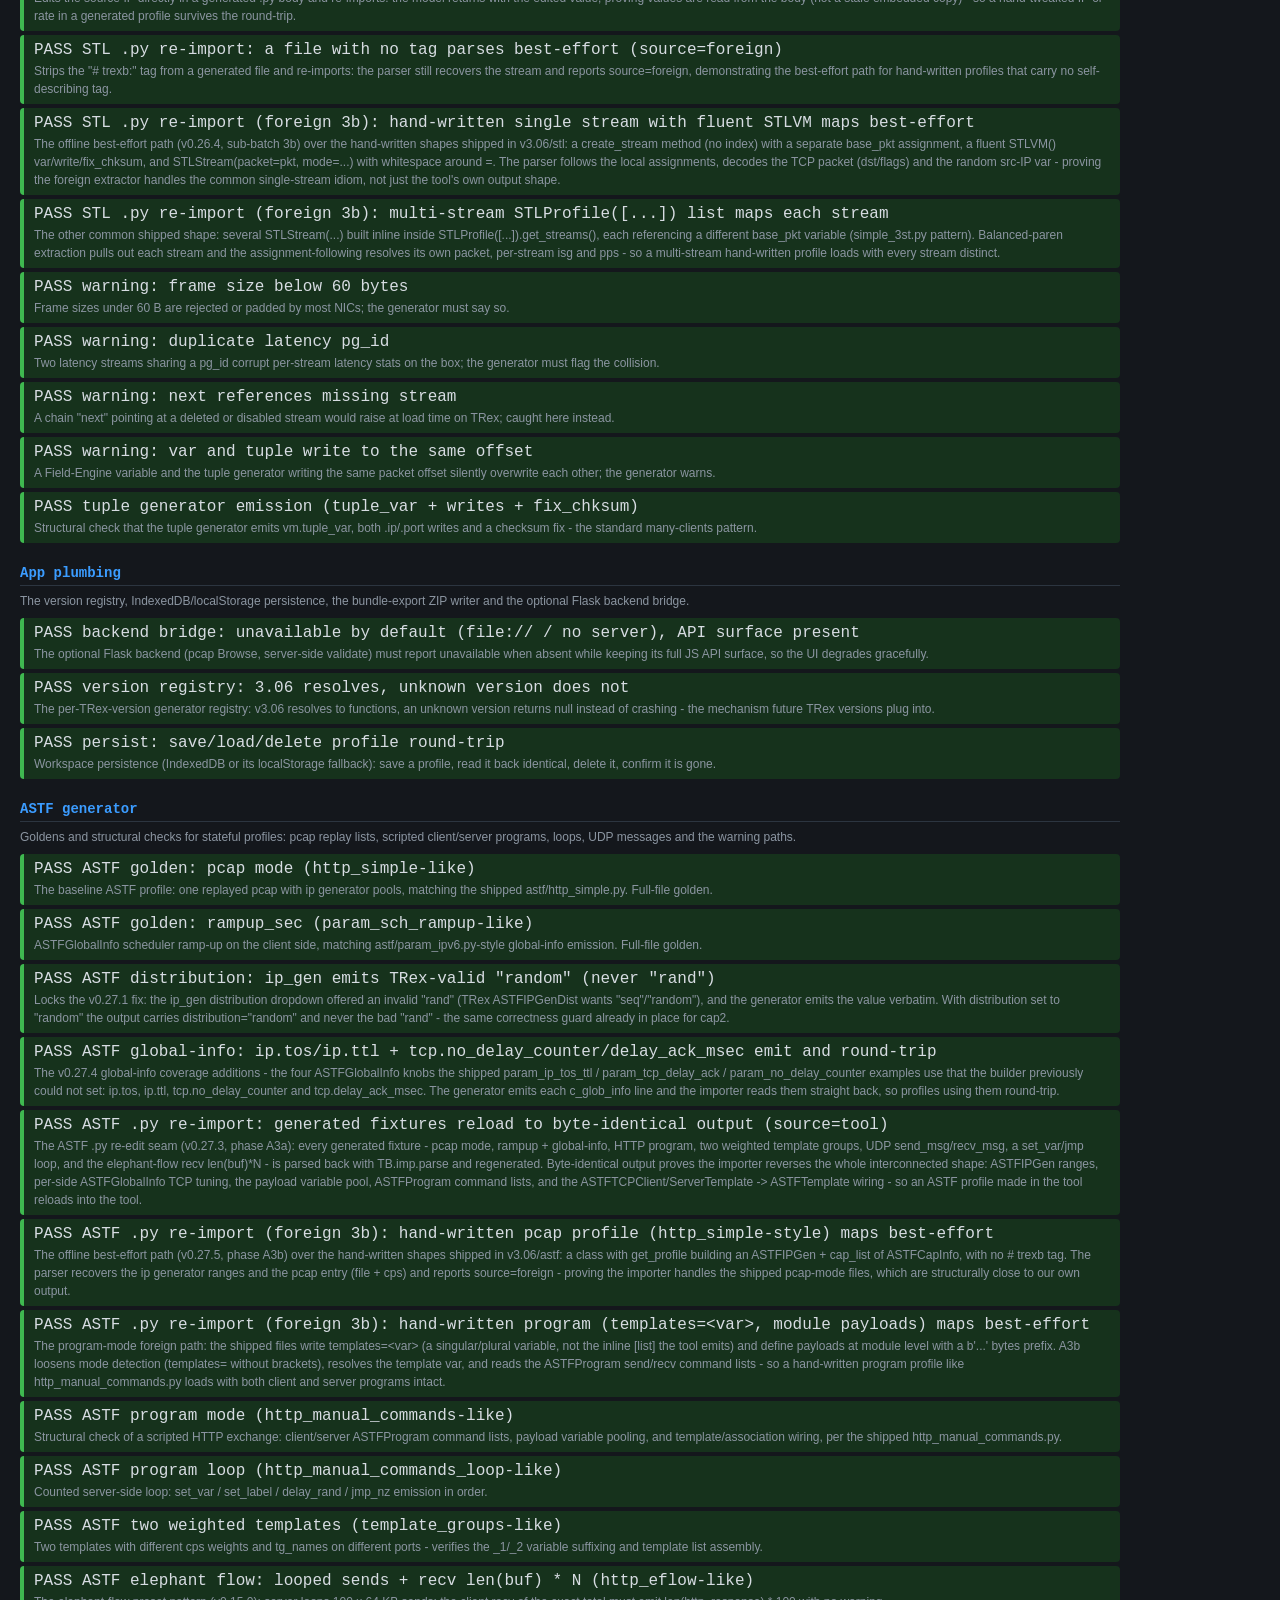
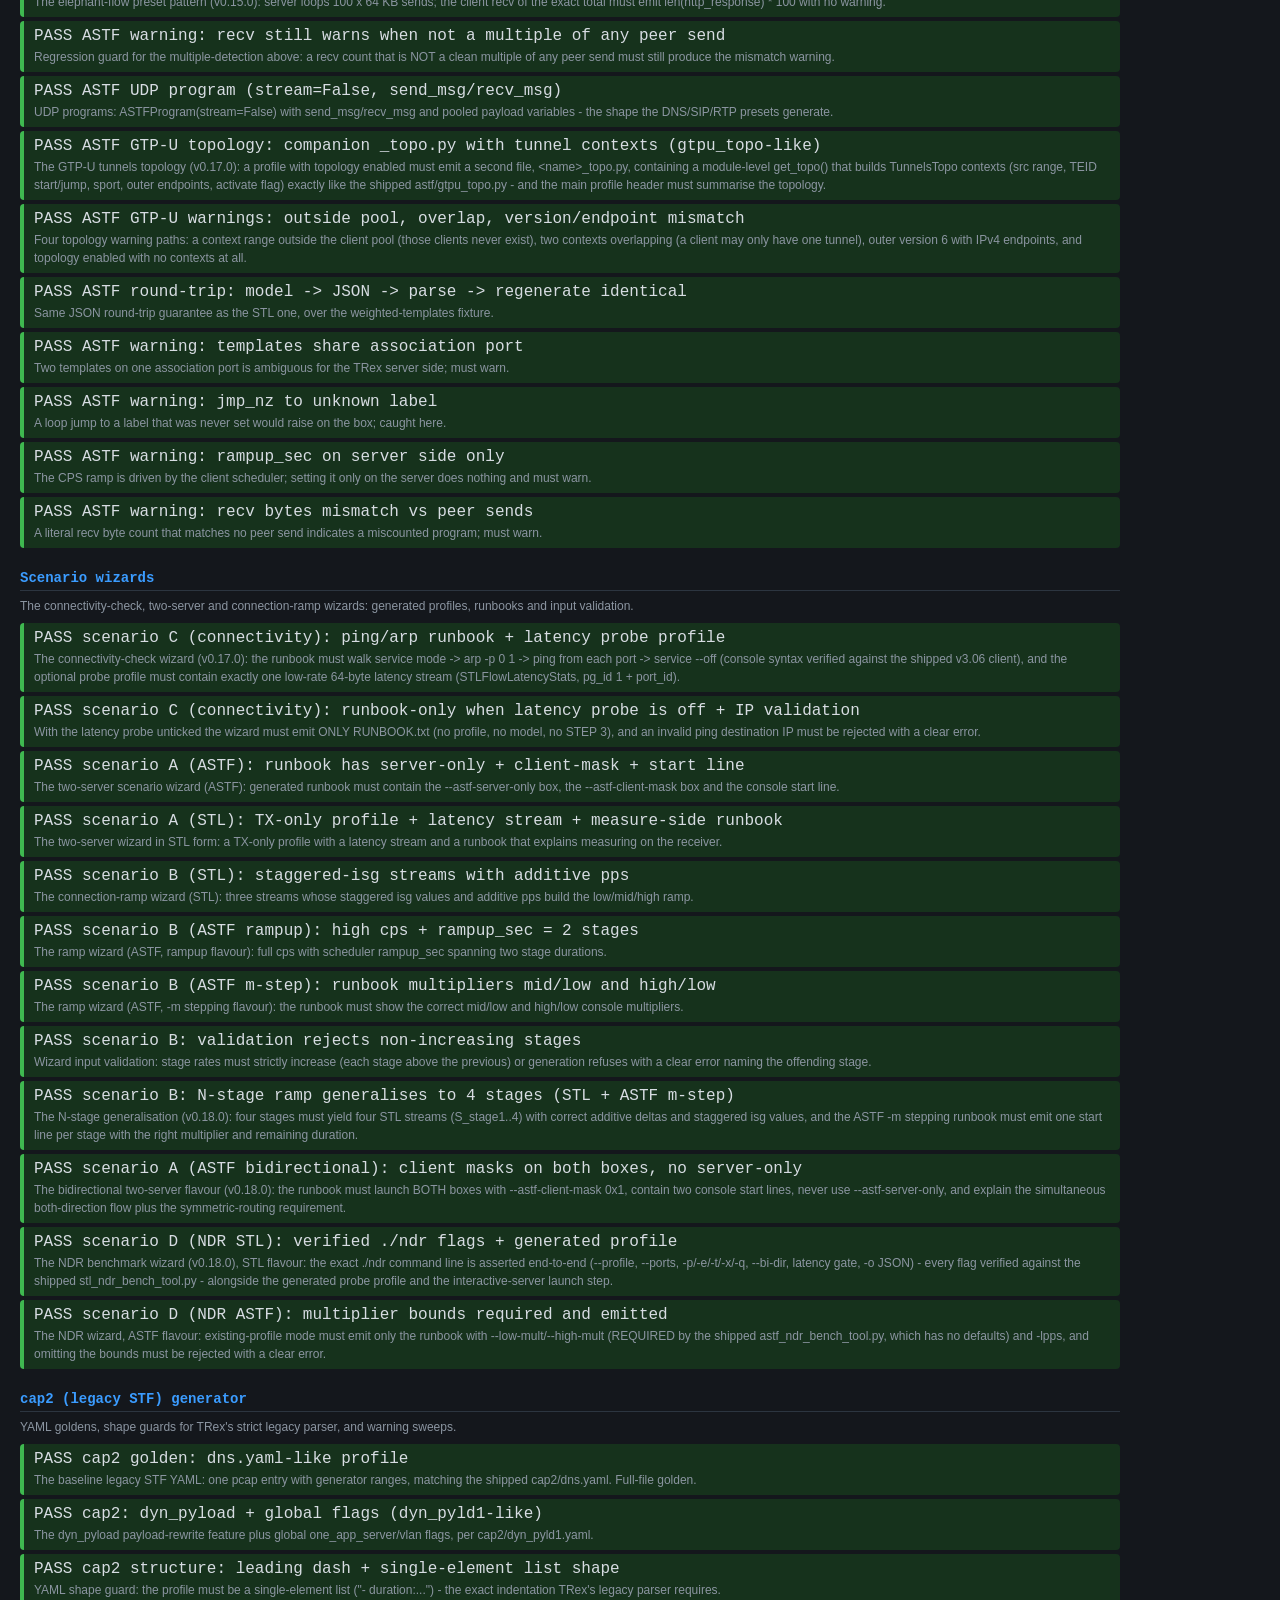
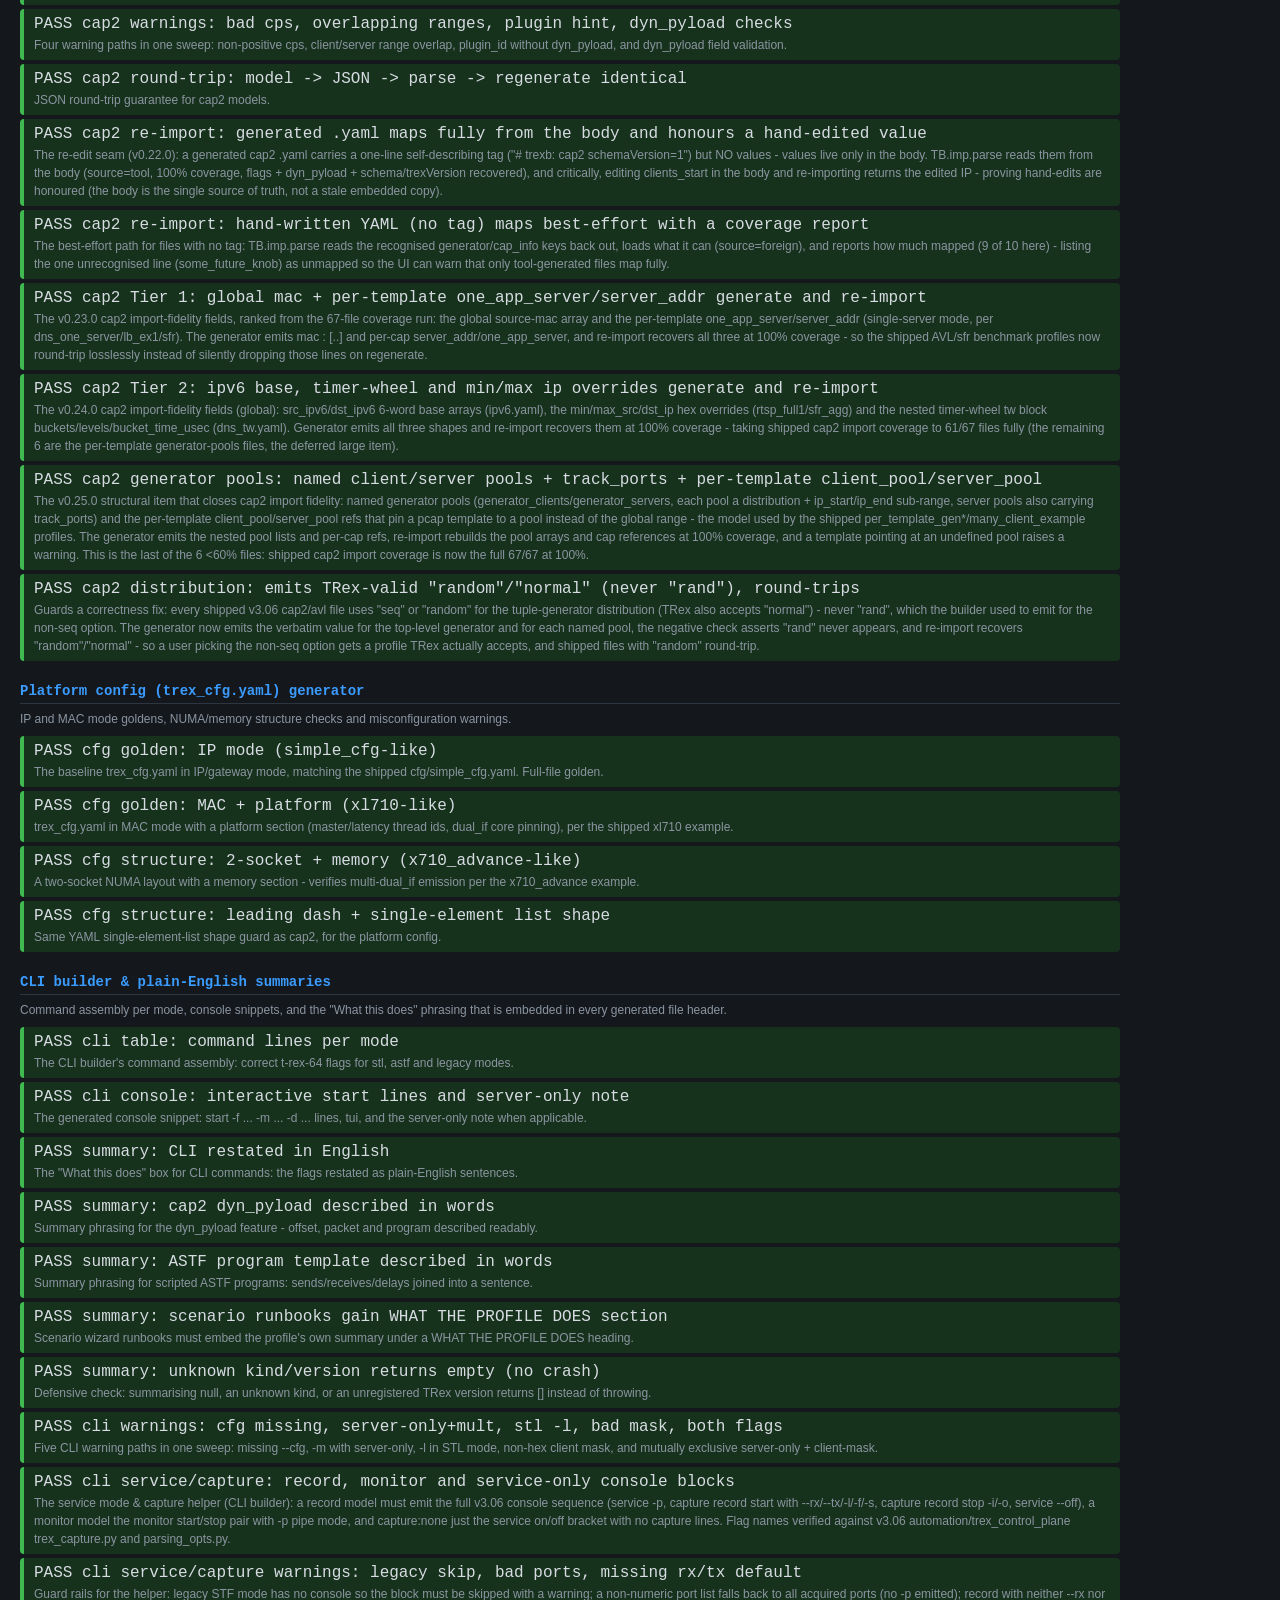
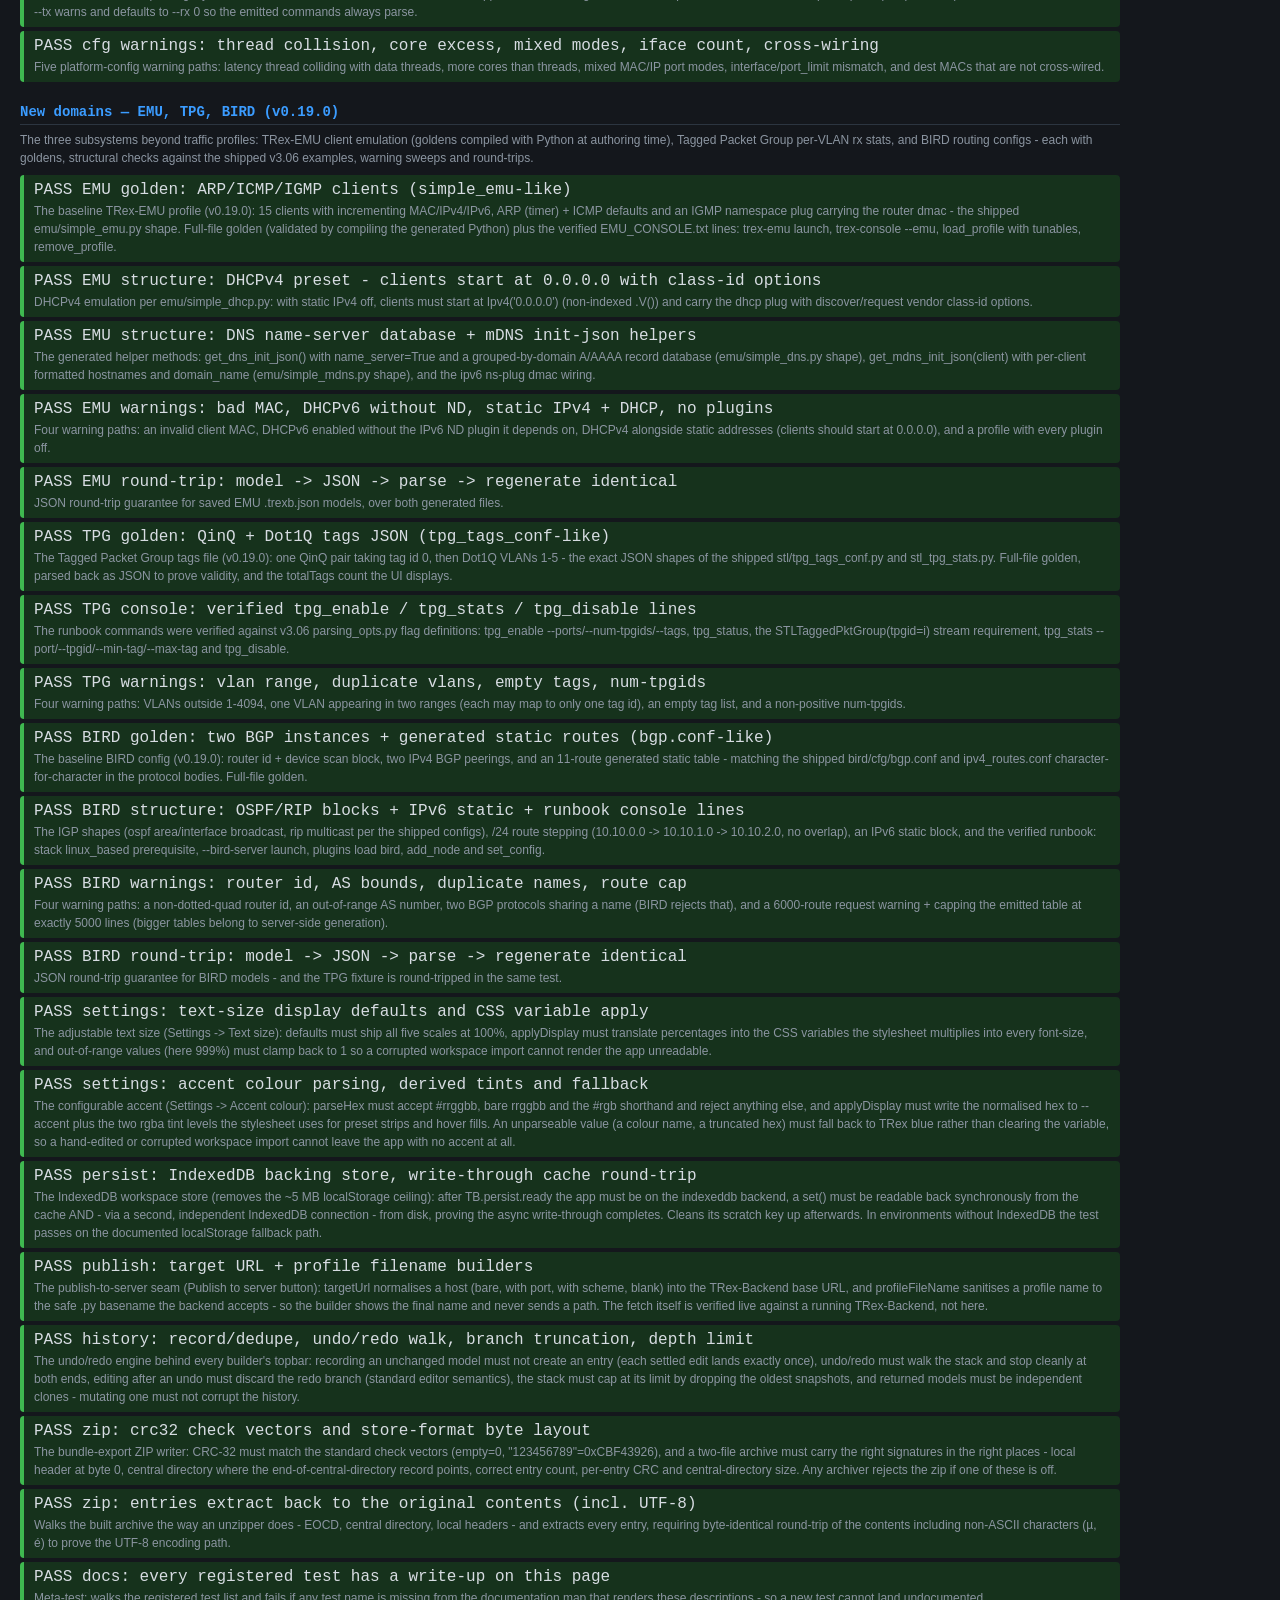
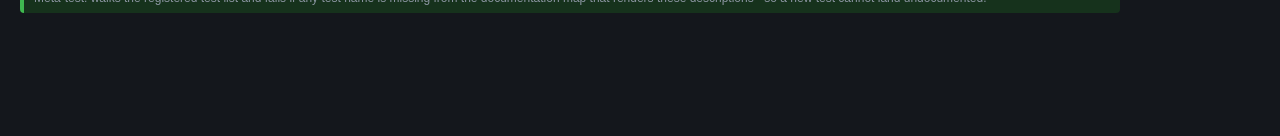
==== commit 81d3f52f: "v0.28.1: UI layout polish + configurable accent colour Two roadmap rows in one batch, both flipped t" ====
--- a/tests.html
+++ b/tests.html
@@ -2410,6 +2410,39 @@
   return { pass: !fails.length, detail: fails.join(', ') };
 });
 
+test('settings: accent colour parsing, derived tints and fallback', function () {
+  var fails = [];
+  var d = TB.settings.defaults();
+  if (d.display.accent !== '#3b9cff') { fails.push('default accent(' + d.display.accent + ')'); }
+
+  /* accepted spellings all normalise to lower-case #rrggbb */
+  [['#3B9CFF', '#3b9cff'], ['3b9cff', '#3b9cff'], ['#39f', '#3399ff'], ['  #a371f7 ', '#a371f7']]
+    .forEach(function (p) {
+      var c = TB.settings.parseHex(p[0]);
+      if (!c || c.hex !== p[1]) { fails.push('parse ' + p[0] + '->' + (c && c.hex)); }
+    });
+  /* rejected outright - applyDisplay is what decides the fallback */
+  ['', 'blue', '#12345', '#gggggg', 'rgb(1,2,3)', null, 42].forEach(function (bad) {
+    if (TB.settings.parseHex(bad) !== null) { fails.push('accepted ' + bad); }
+  });
+
+  var st = document.documentElement.style;
+  TB.settings.applyDisplay({ display: { accent: '#a371f7' } });
+  if (st.getPropertyValue('--accent') !== '#a371f7') { fails.push('accent(' + st.getPropertyValue('--accent') + ')'); }
+  if (st.getPropertyValue('--accent-soft') !== 'rgba(163, 113, 247, 0.05)') {
+    fails.push('soft(' + st.getPropertyValue('--accent-soft') + ')');
+  }
+  if (st.getPropertyValue('--accent-soft-strong') !== 'rgba(163, 113, 247, 0.16)') {
+    fails.push('soft-strong(' + st.getPropertyValue('--accent-soft-strong') + ')');
+  }
+  /* a corrupted value must land on TRex blue, never on an empty variable */
+  TB.settings.applyDisplay({ display: { accent: 'not-a-colour' } });
+  if (st.getPropertyValue('--accent') !== '#3b9cff') { fails.push('fallback(' + st.getPropertyValue('--accent') + ')'); }
+
+  TB.settings.applyDisplay(d);
+  return { pass: !fails.length, detail: fails.join(', ') };
+});
+
 test('persist: IndexedDB backing store, write-through cache round-trip', function () {
   return TB.persist.ready.then(function () {
     if (TB.persist.backendName() !== 'indexeddb') {
@@ -2556,6 +2589,8 @@
     'Guard rails for the helper: legacy STF mode has no console so the block must be skipped with a warning; a non-numeric port list falls back to all acquired ports (no -p emitted); record with neither --rx nor --tx warns and defaults to --rx 0 so the emitted commands always parse.',
   'settings: text-size display defaults and CSS variable apply':
     'The adjustable text size (Settings -> Text size): defaults must ship all five scales at 100%, applyDisplay must translate percentages into the CSS variables the stylesheet multiplies into every font-size, and out-of-range values (here 999%) must clamp back to 1 so a corrupted workspace import cannot render the app unreadable.',
+  'settings: accent colour parsing, derived tints and fallback':
+    'The configurable accent (Settings -> Accent colour): parseHex must accept #rrggbb, bare rrggbb and the #rgb shorthand and reject anything else, and applyDisplay must write the normalised hex to --accent plus the two rgba tint levels the stylesheet uses for preset strips and hover fills. An unparseable value (a colour name, a truncated hex) must fall back to TRex blue rather than clearing the variable, so a hand-edited or corrupted workspace import cannot leave the app with no accent at all.',
   'golden: minimal cont UDP with size tunable (udp_1pkt_simple-like)':
     'The baseline STL profile: one continuous UDP stream whose frame size is bound to a --size tunable. Verifies the whole file end to end - header comments, summary block, argparse plumbing, STLPktBuilder padding and STLTXCont - against the shipped udp_1pkt_simple.py pattern.',
   'golden: 3-stream IMIX with VM vars (imix-like)':
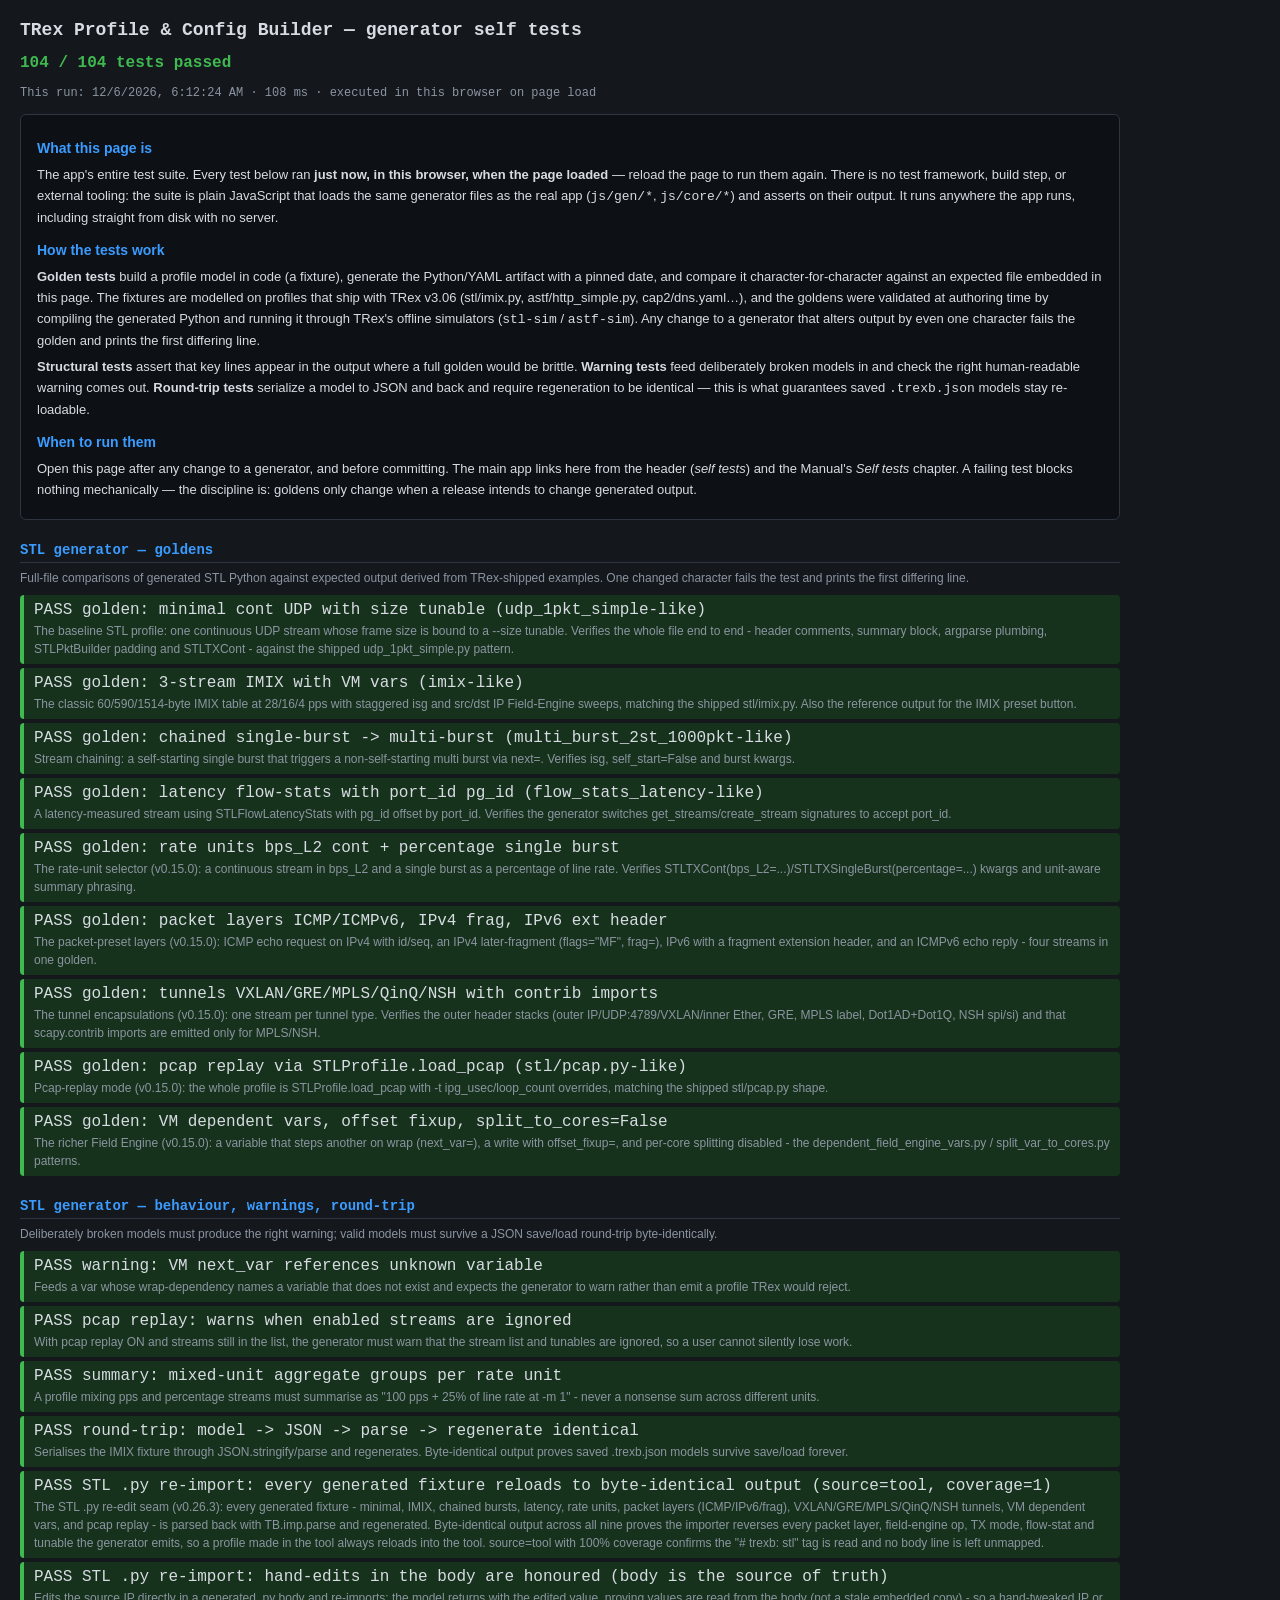
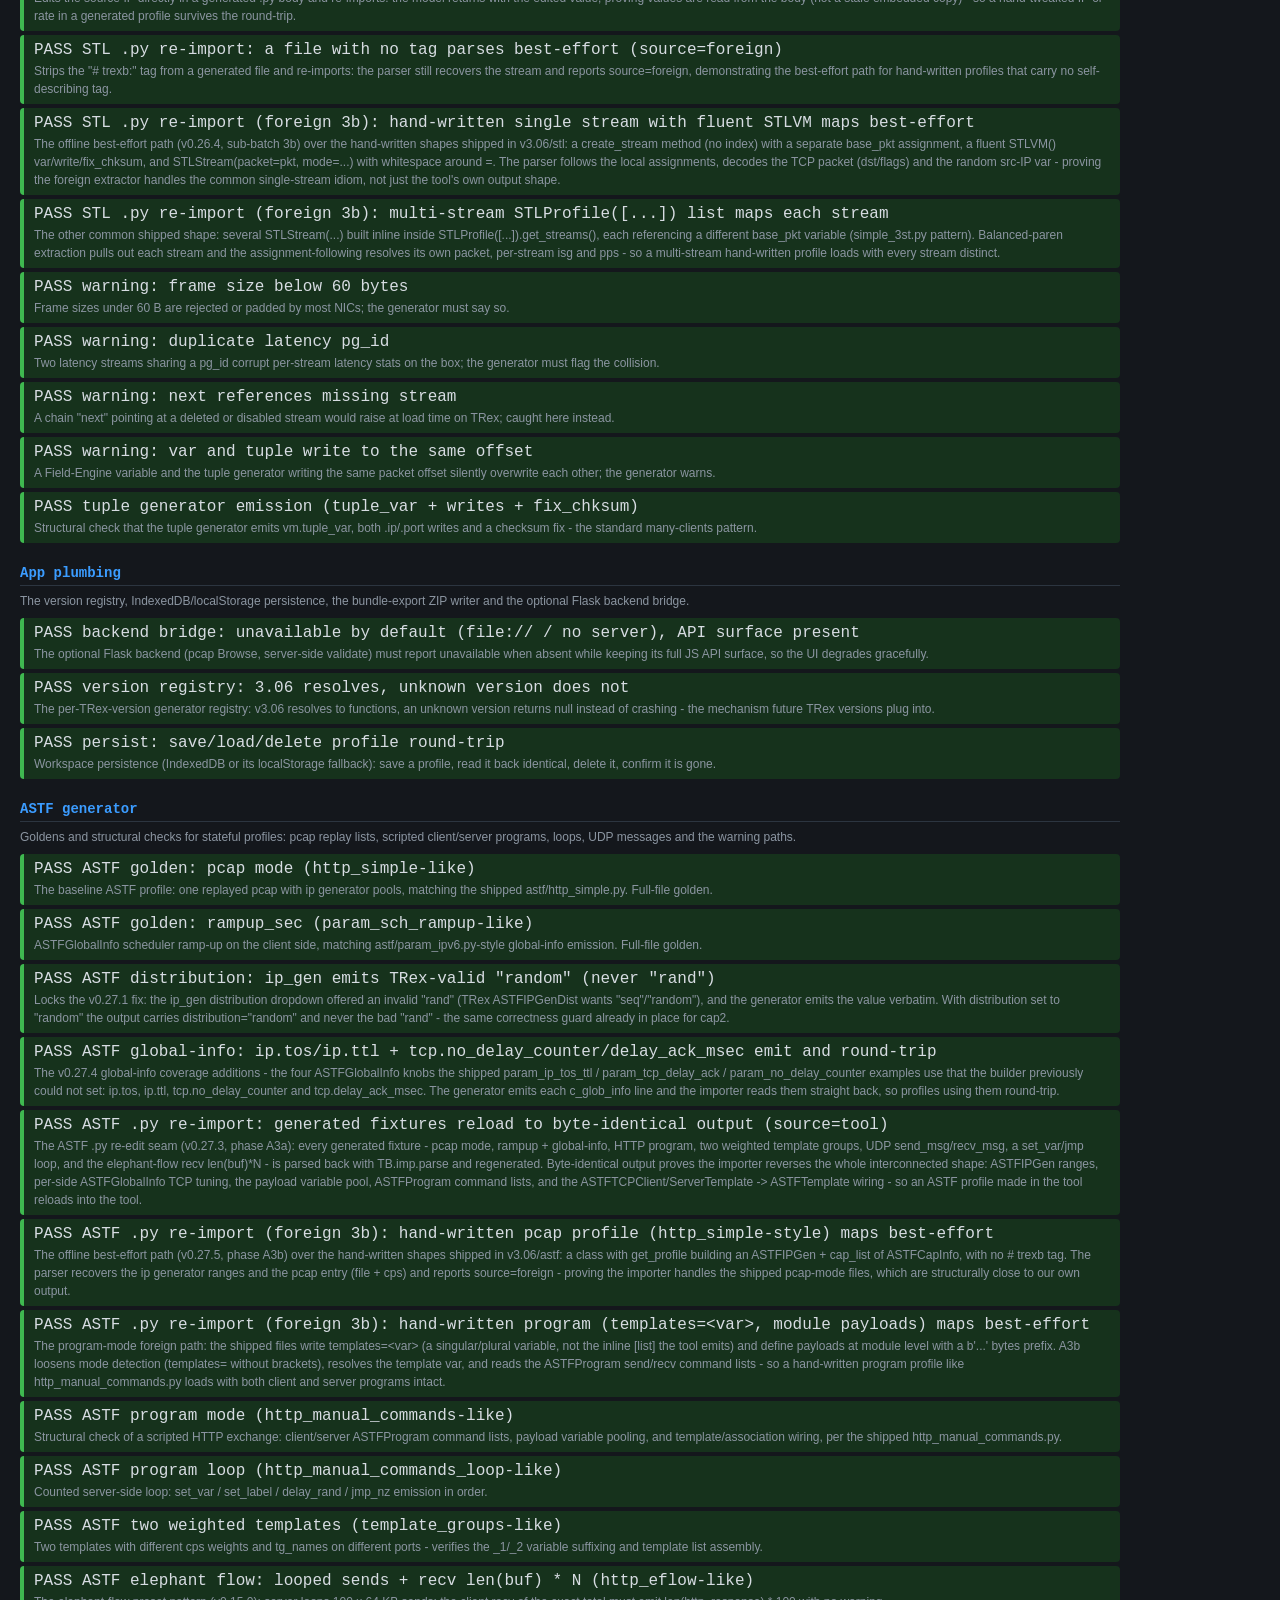
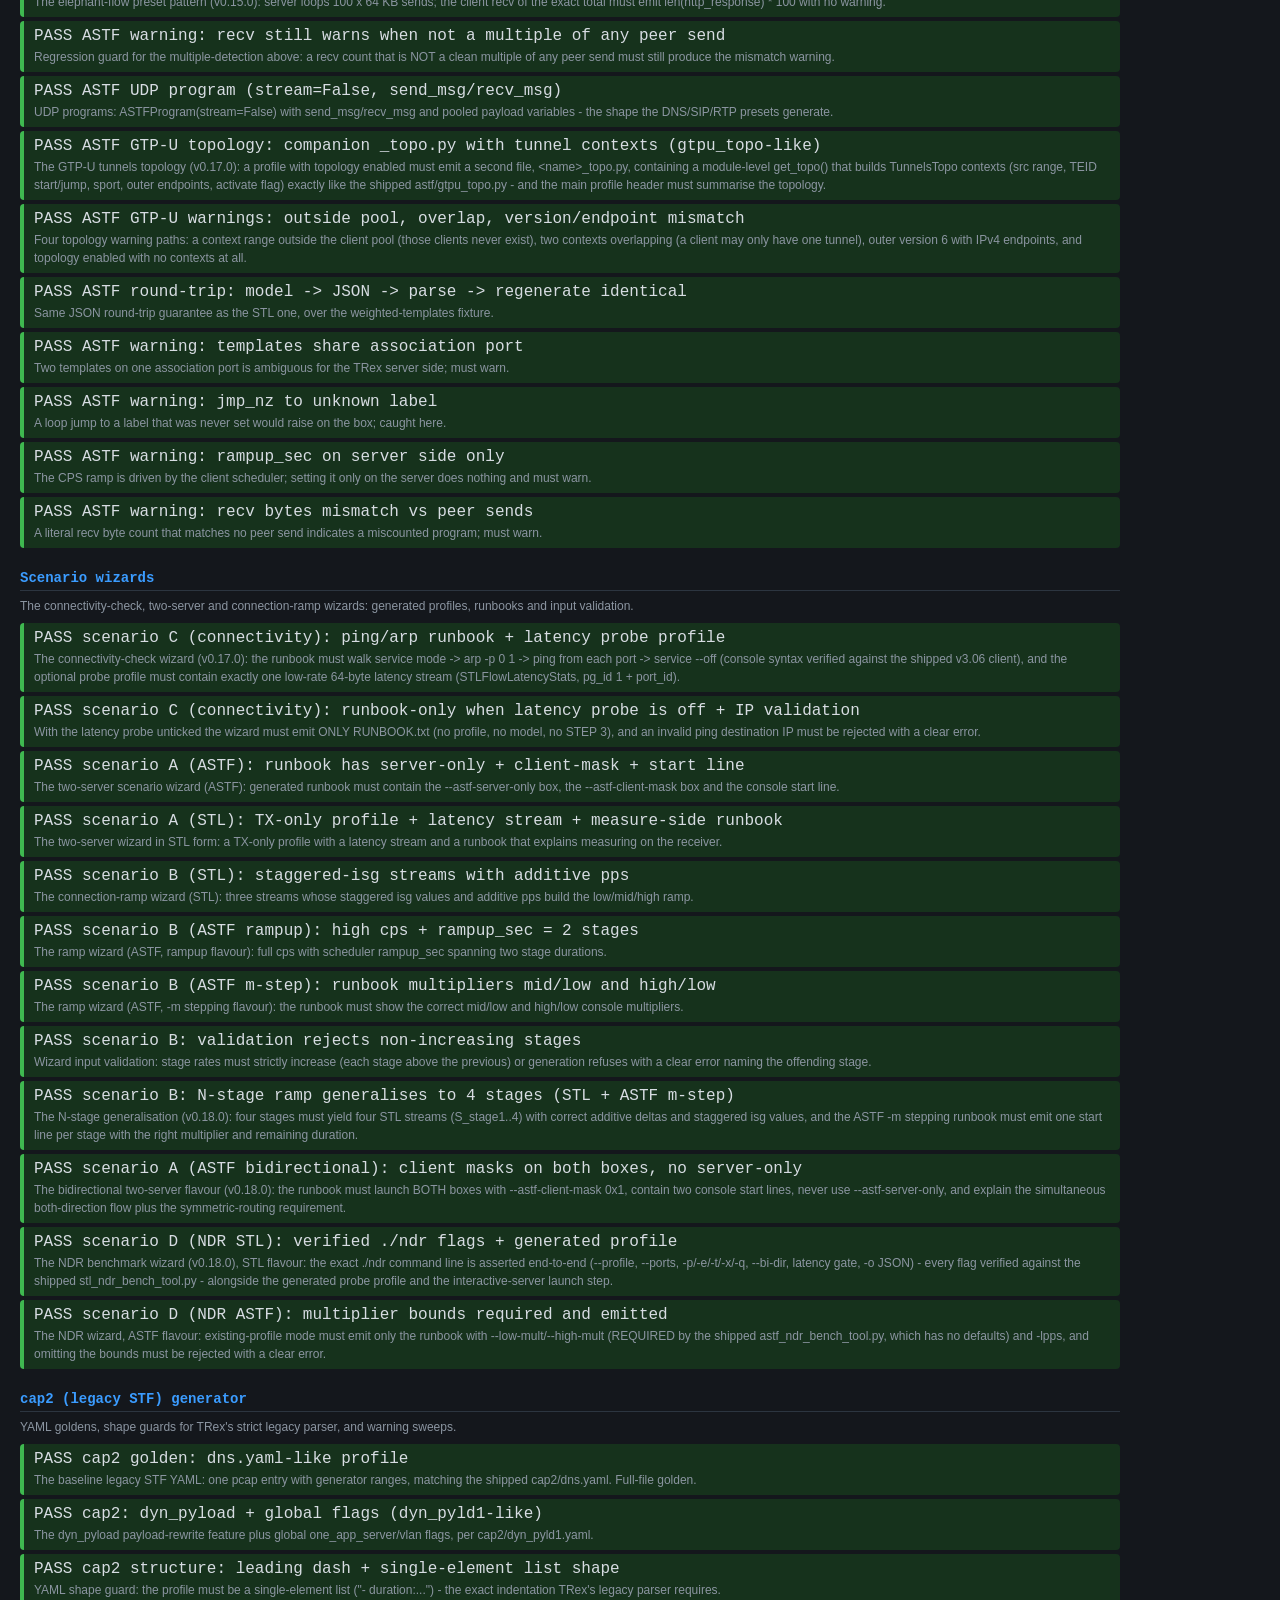
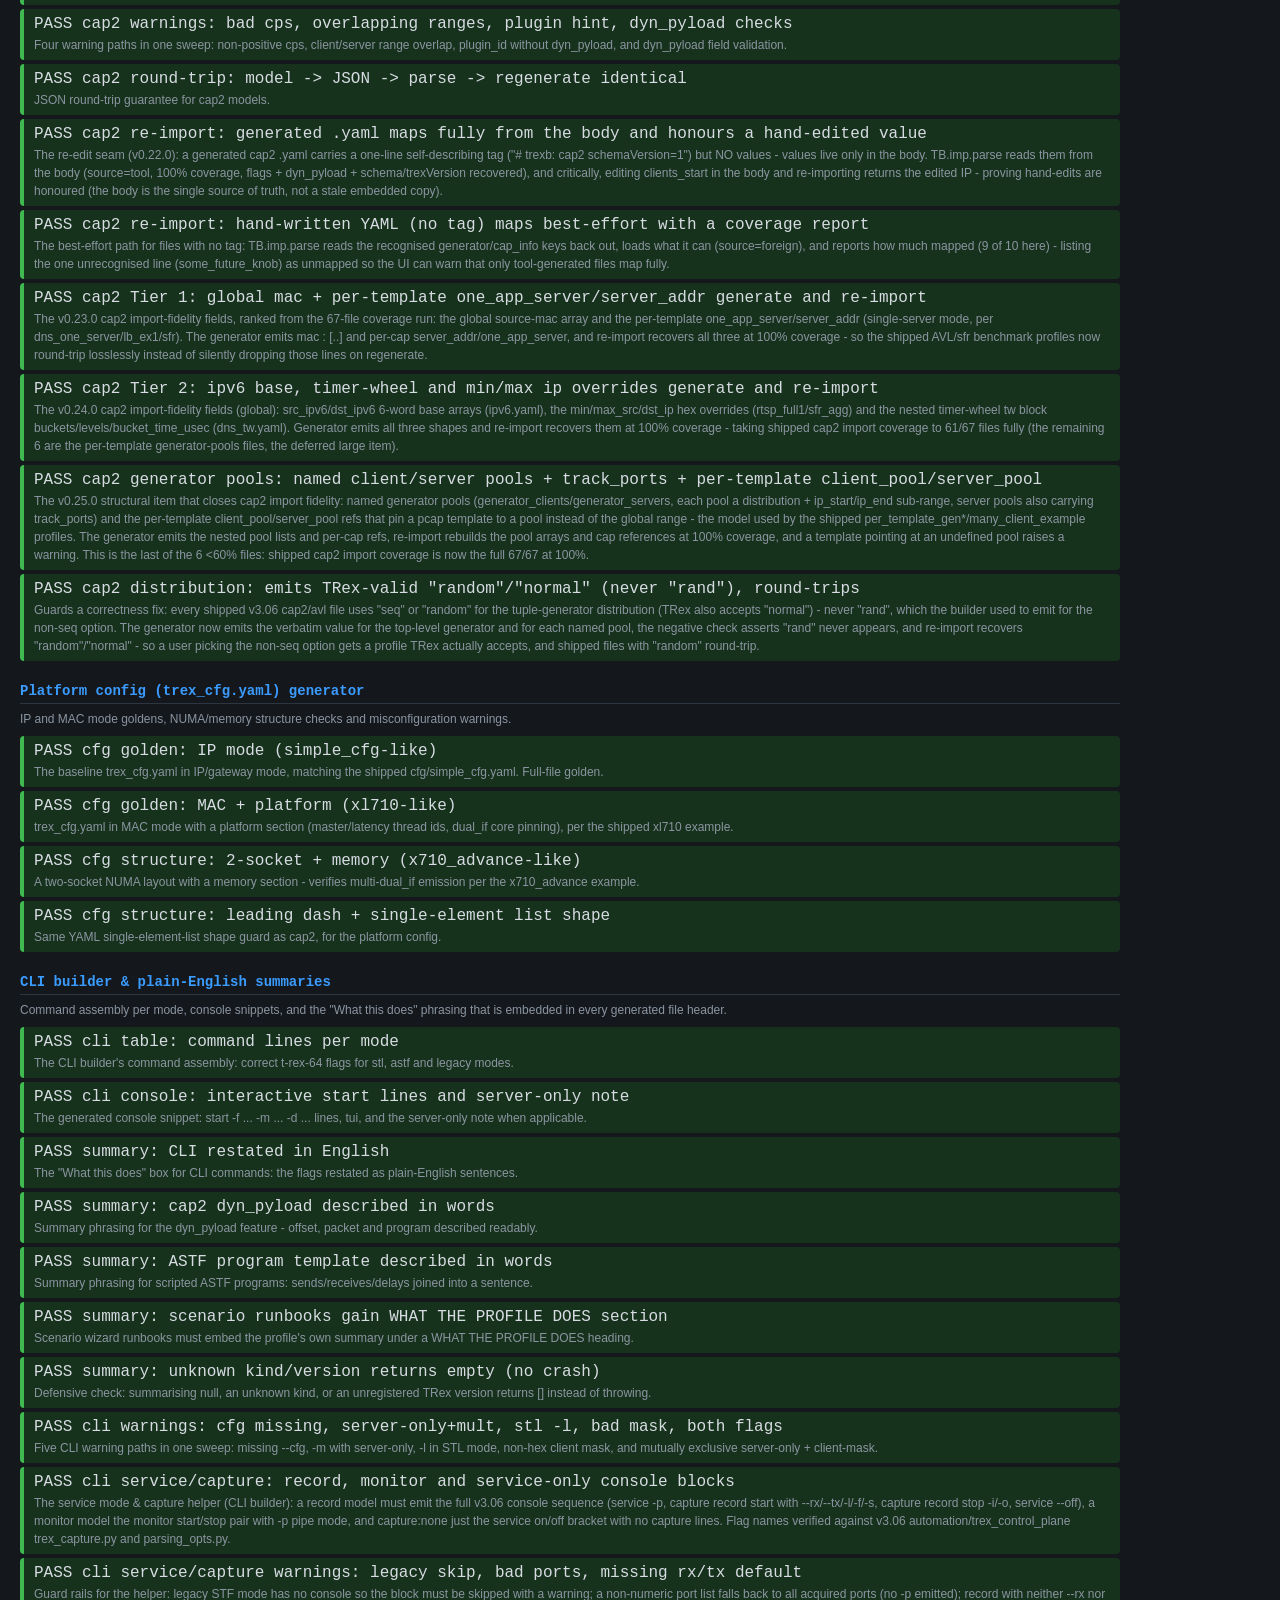
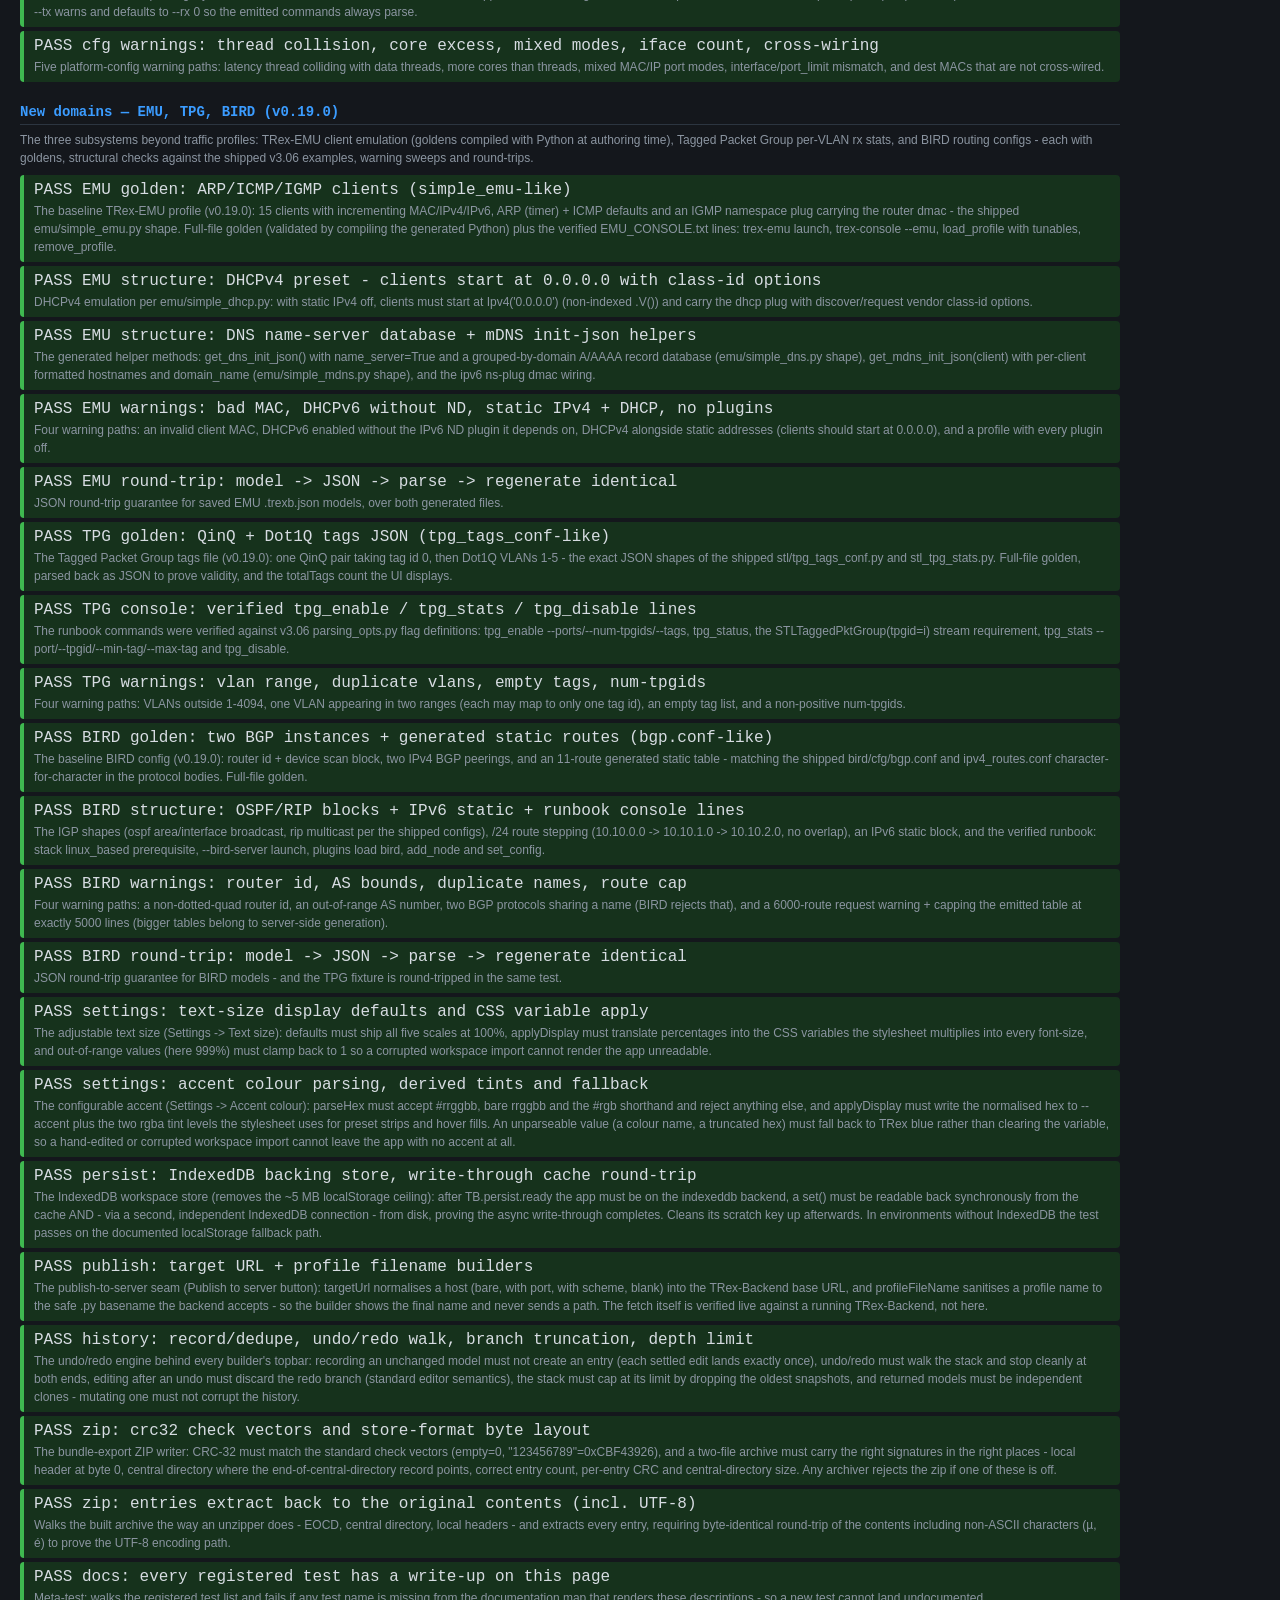
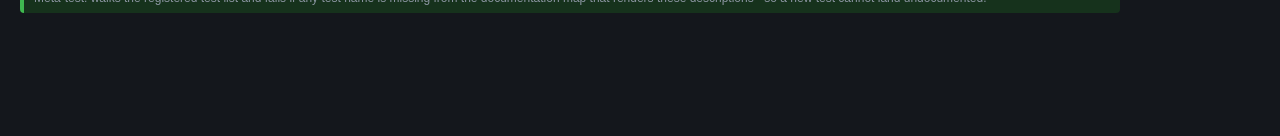
==== commit 741ee9b0: "v0.29.0: tiered Robot Framework test harness (tiers 0-2) + usability pack Adds a test plan and its f" ====
--- a/tests.html
+++ b/tests.html
@@ -2824,6 +2824,7 @@
  * the IndexedDB persistence test); results render in registration order. */
 var results = document.getElementById('results');
 var passCount = 0;
+var failures = [];
 var t0 = performance.now();
 
 function renderResult(t, out) {
@@ -2844,7 +2845,7 @@
     (TEST_DOCS[t.name] ? '<div class="test-doc">' + TB.util.escapeHtml(TEST_DOCS[t.name]) + '</div>' : '') +
     (out.pass || !out.detail ? '' : '<pre class="diff">' + out.detail + '</pre>');
   results.appendChild(div);
-  if (out.pass) { passCount++; }
+  if (out.pass) { passCount++; } else { failures.push(t.name); }
 }
 
 var runChain = Promise.resolve();
@@ -2862,6 +2863,9 @@
   document.getElementById('summary').style.color = passCount === tests.length ? '#3fb950' : '#f85149';
   document.getElementById('run-meta').textContent = 'This run: ' + new Date().toLocaleString() +
     ' · ' + elapsed + ' ms · executed in this browser on page load';
+  /* Machine-readable result for the Robot harness (tests/robot t0_goldens.robot).
+     Set last, so its presence also signals "the run has finished". */
+  window.__TB_TESTS = { passed: passCount, total: tests.length, failures: failures, elapsedMs: elapsed };
 });
 </script>
 </body>
